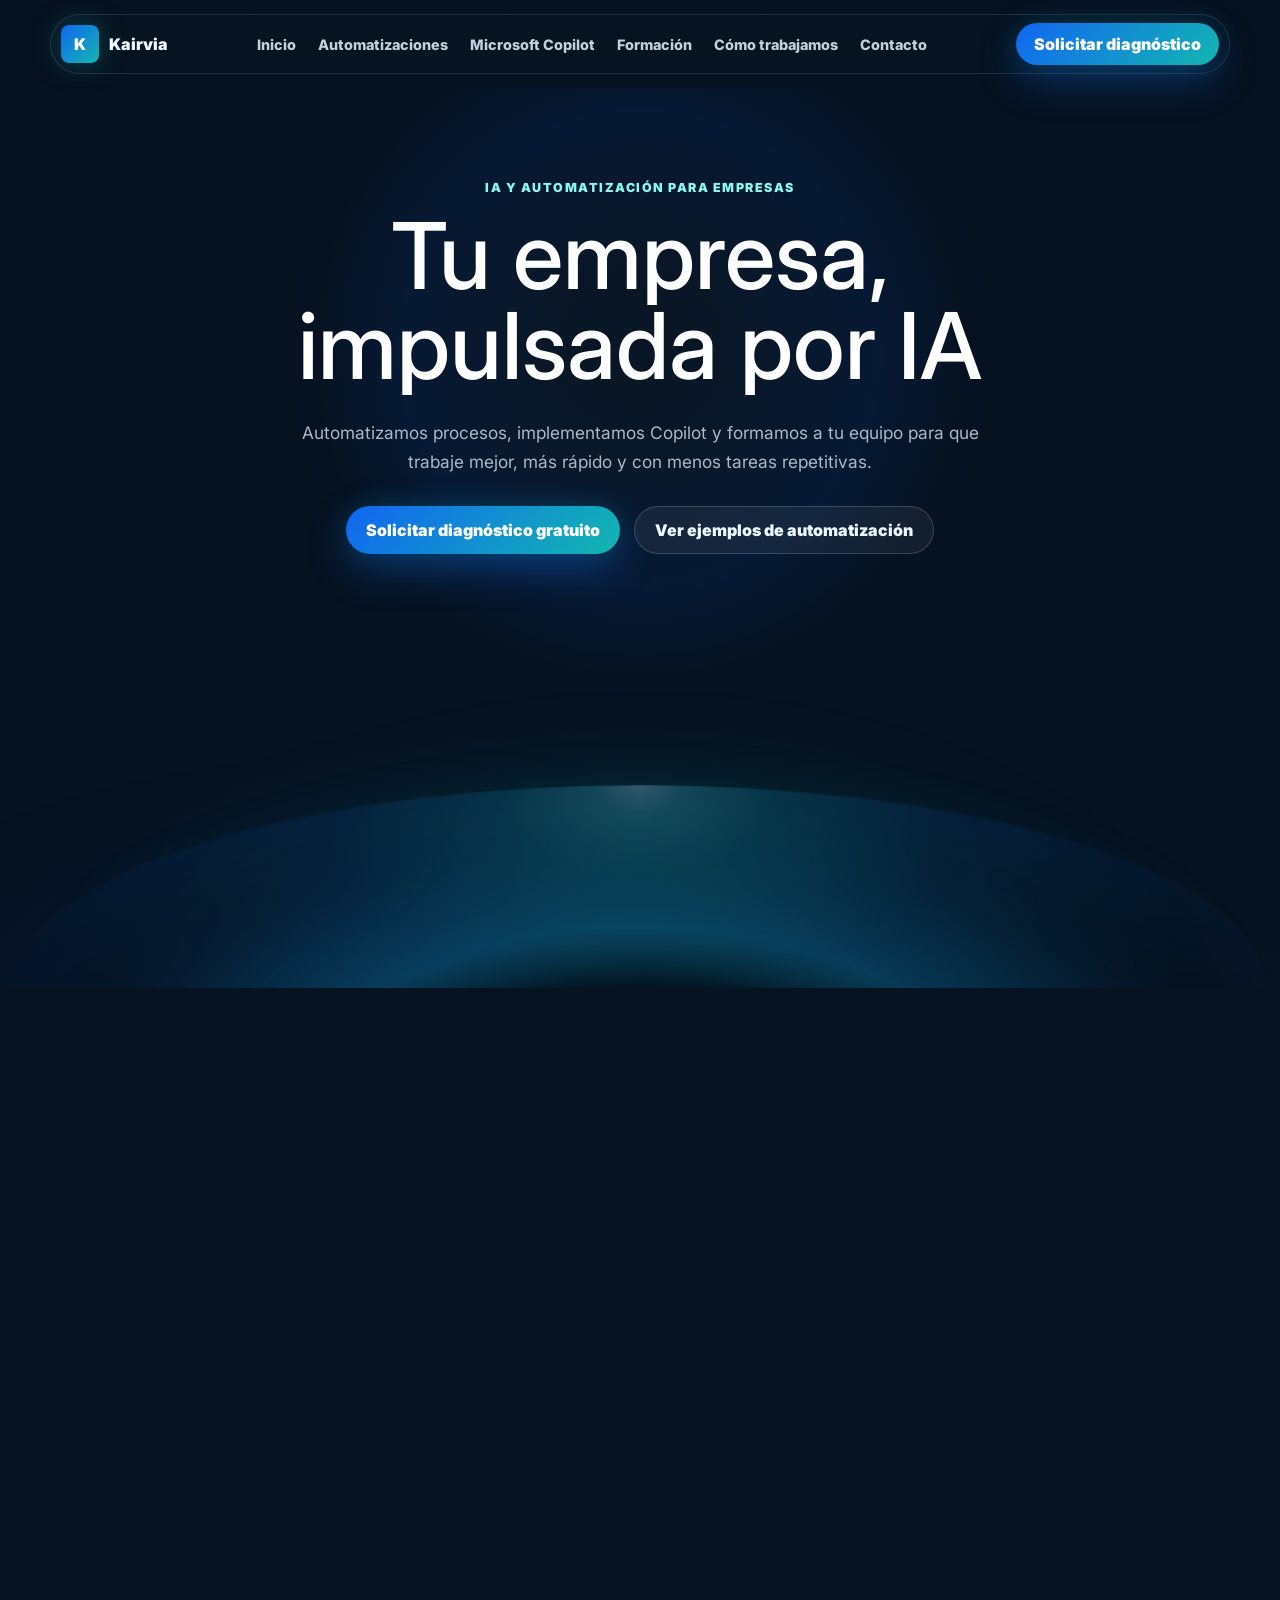
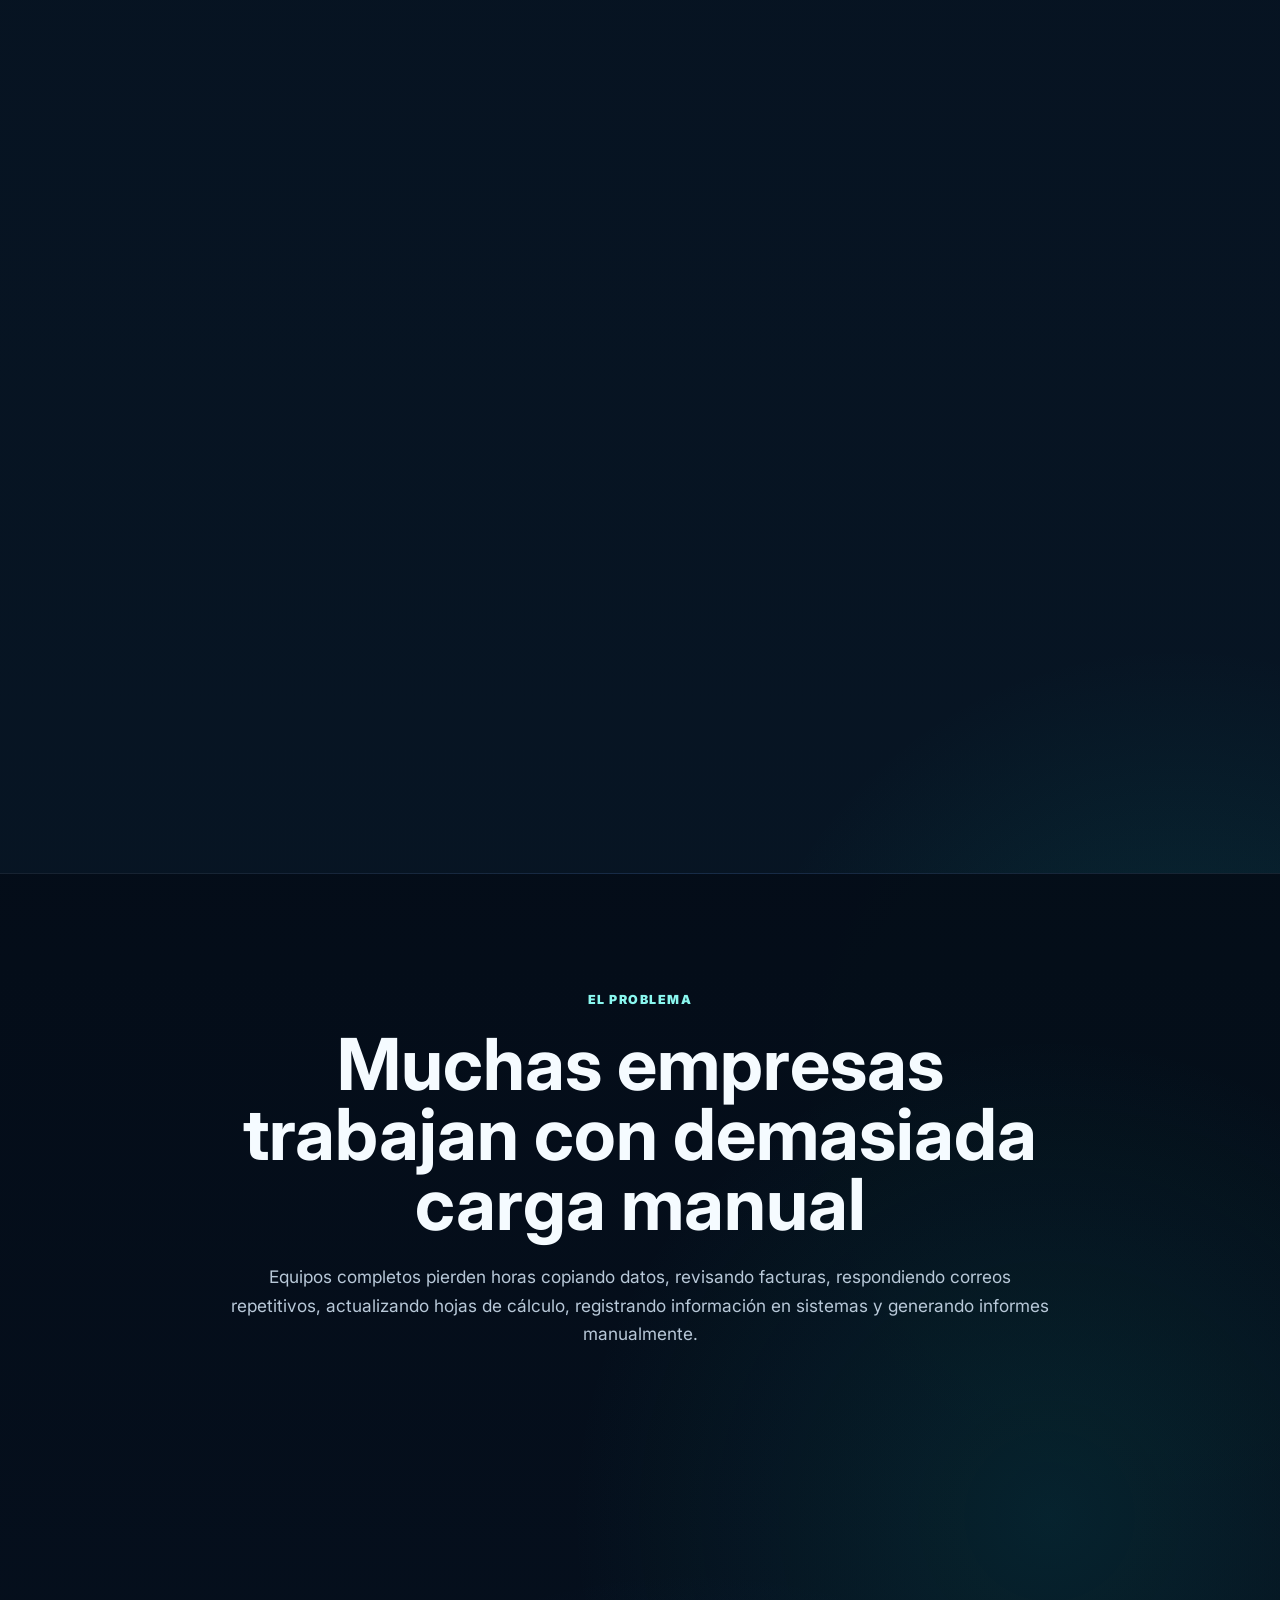
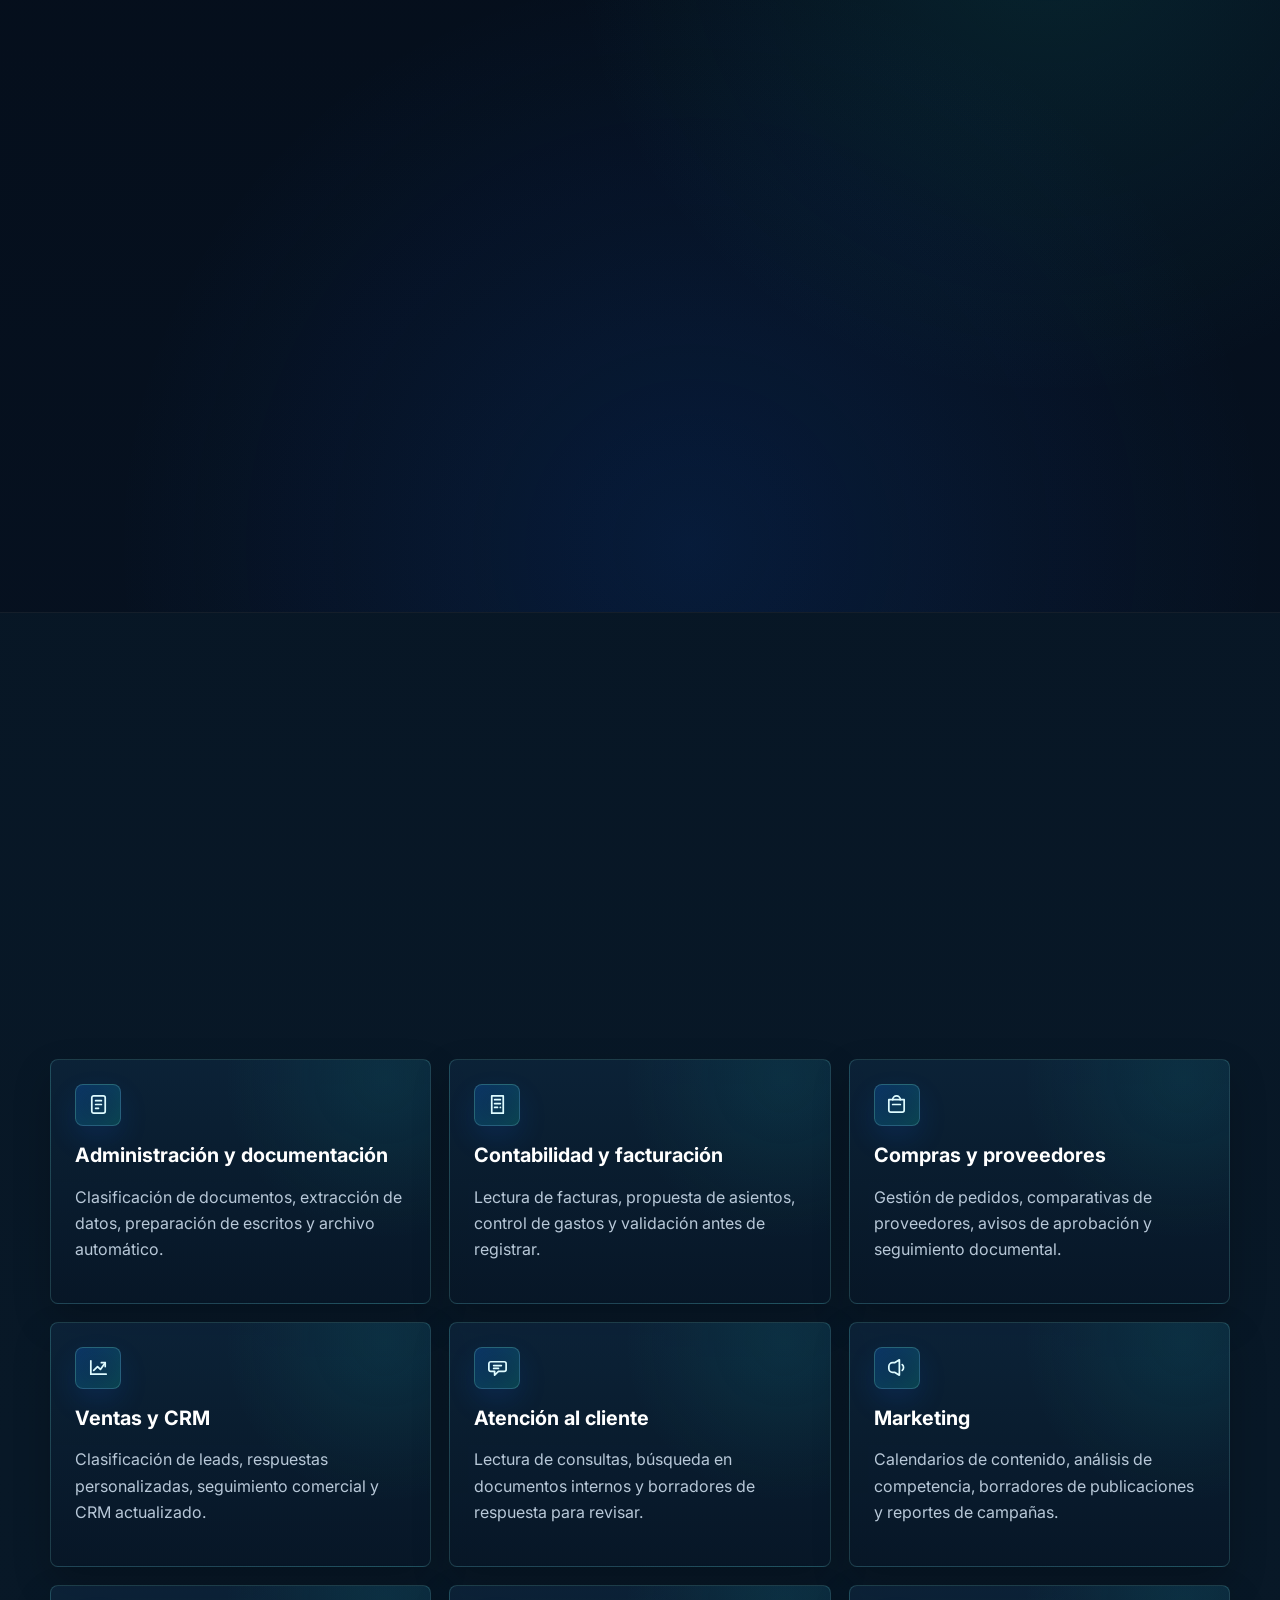
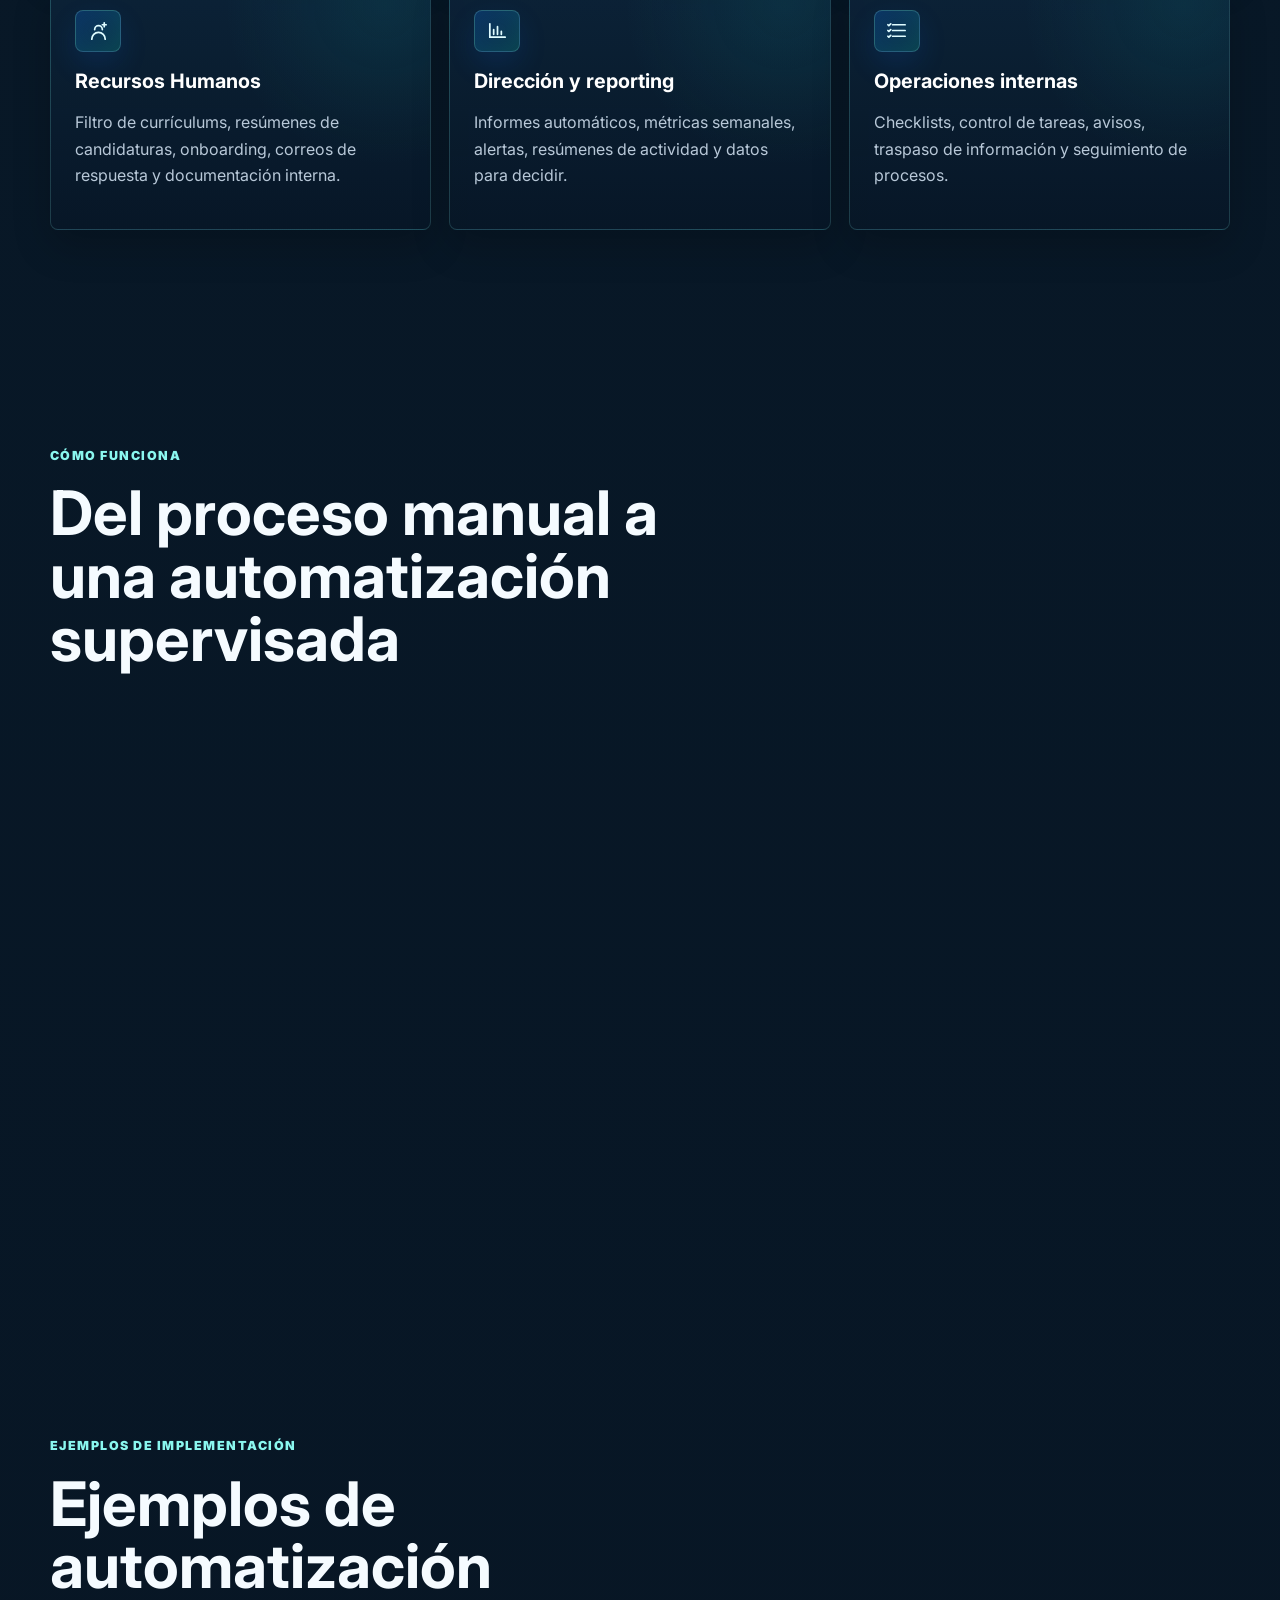
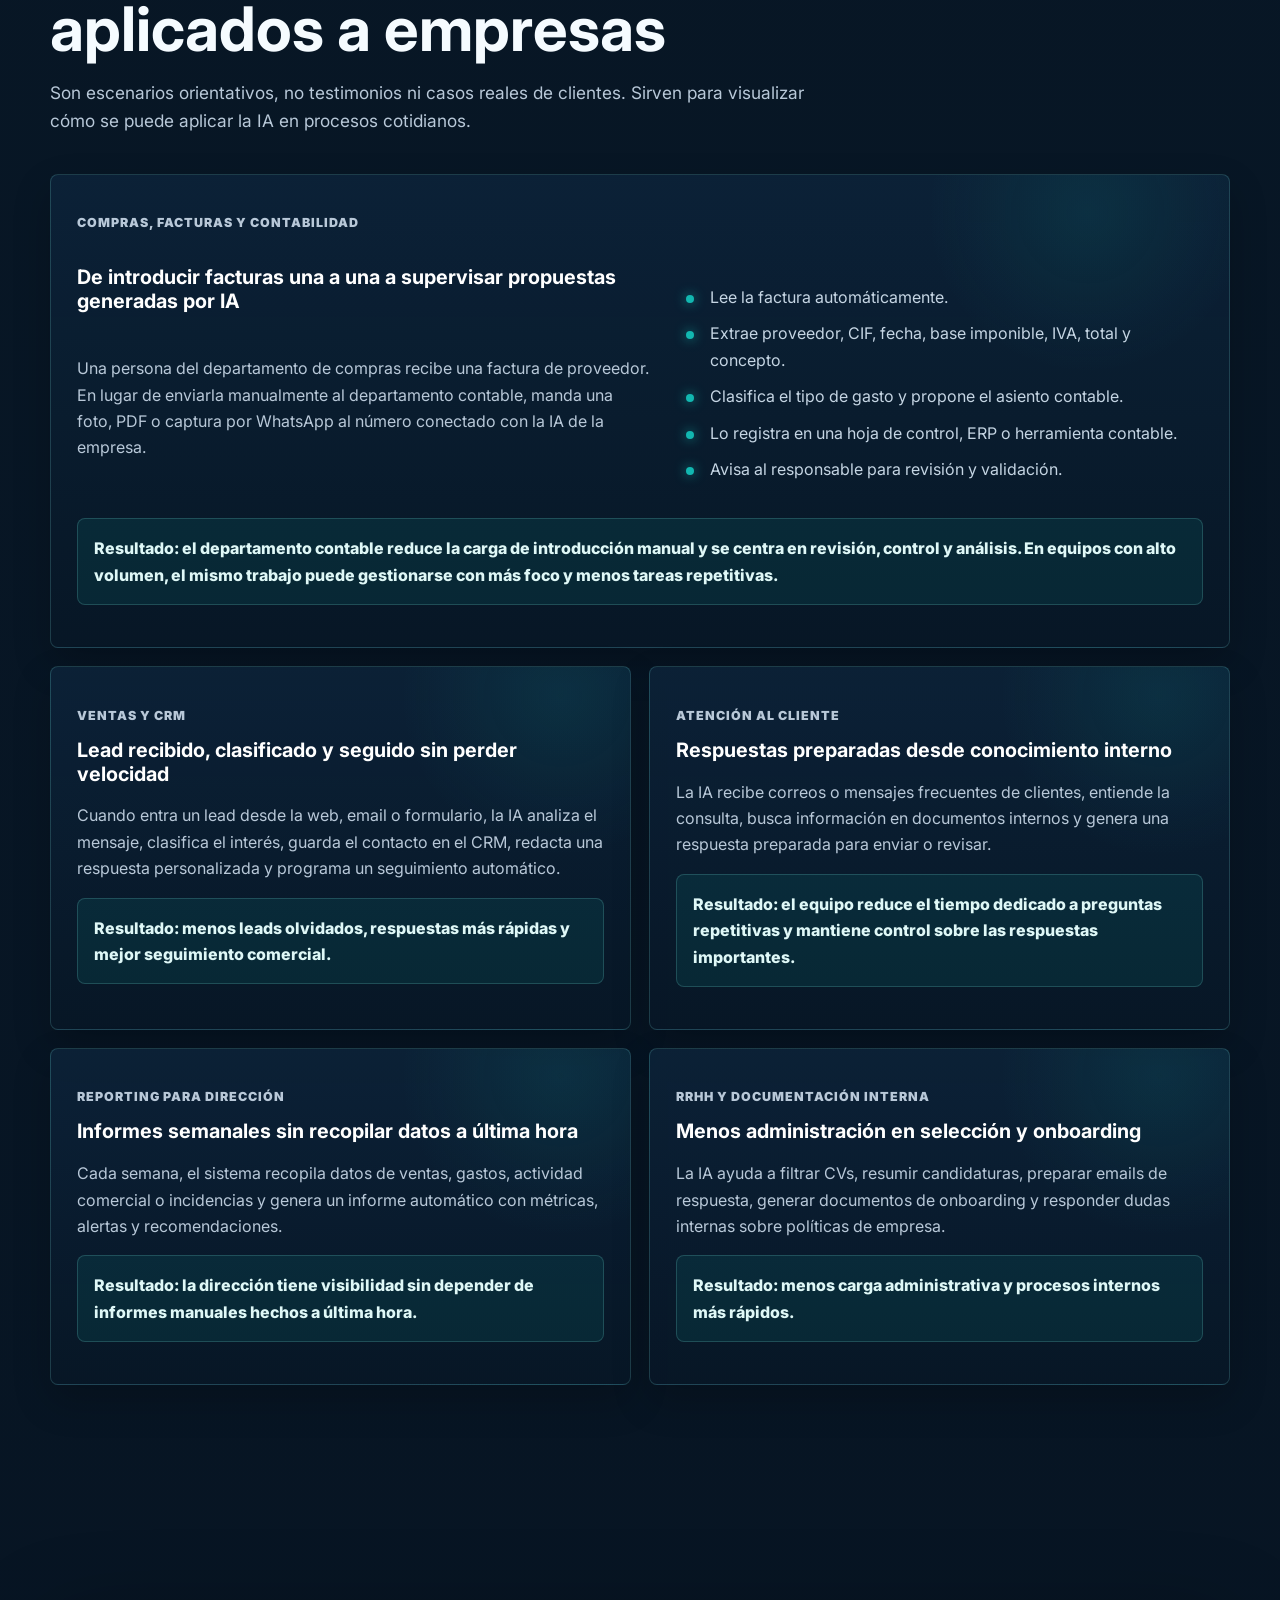
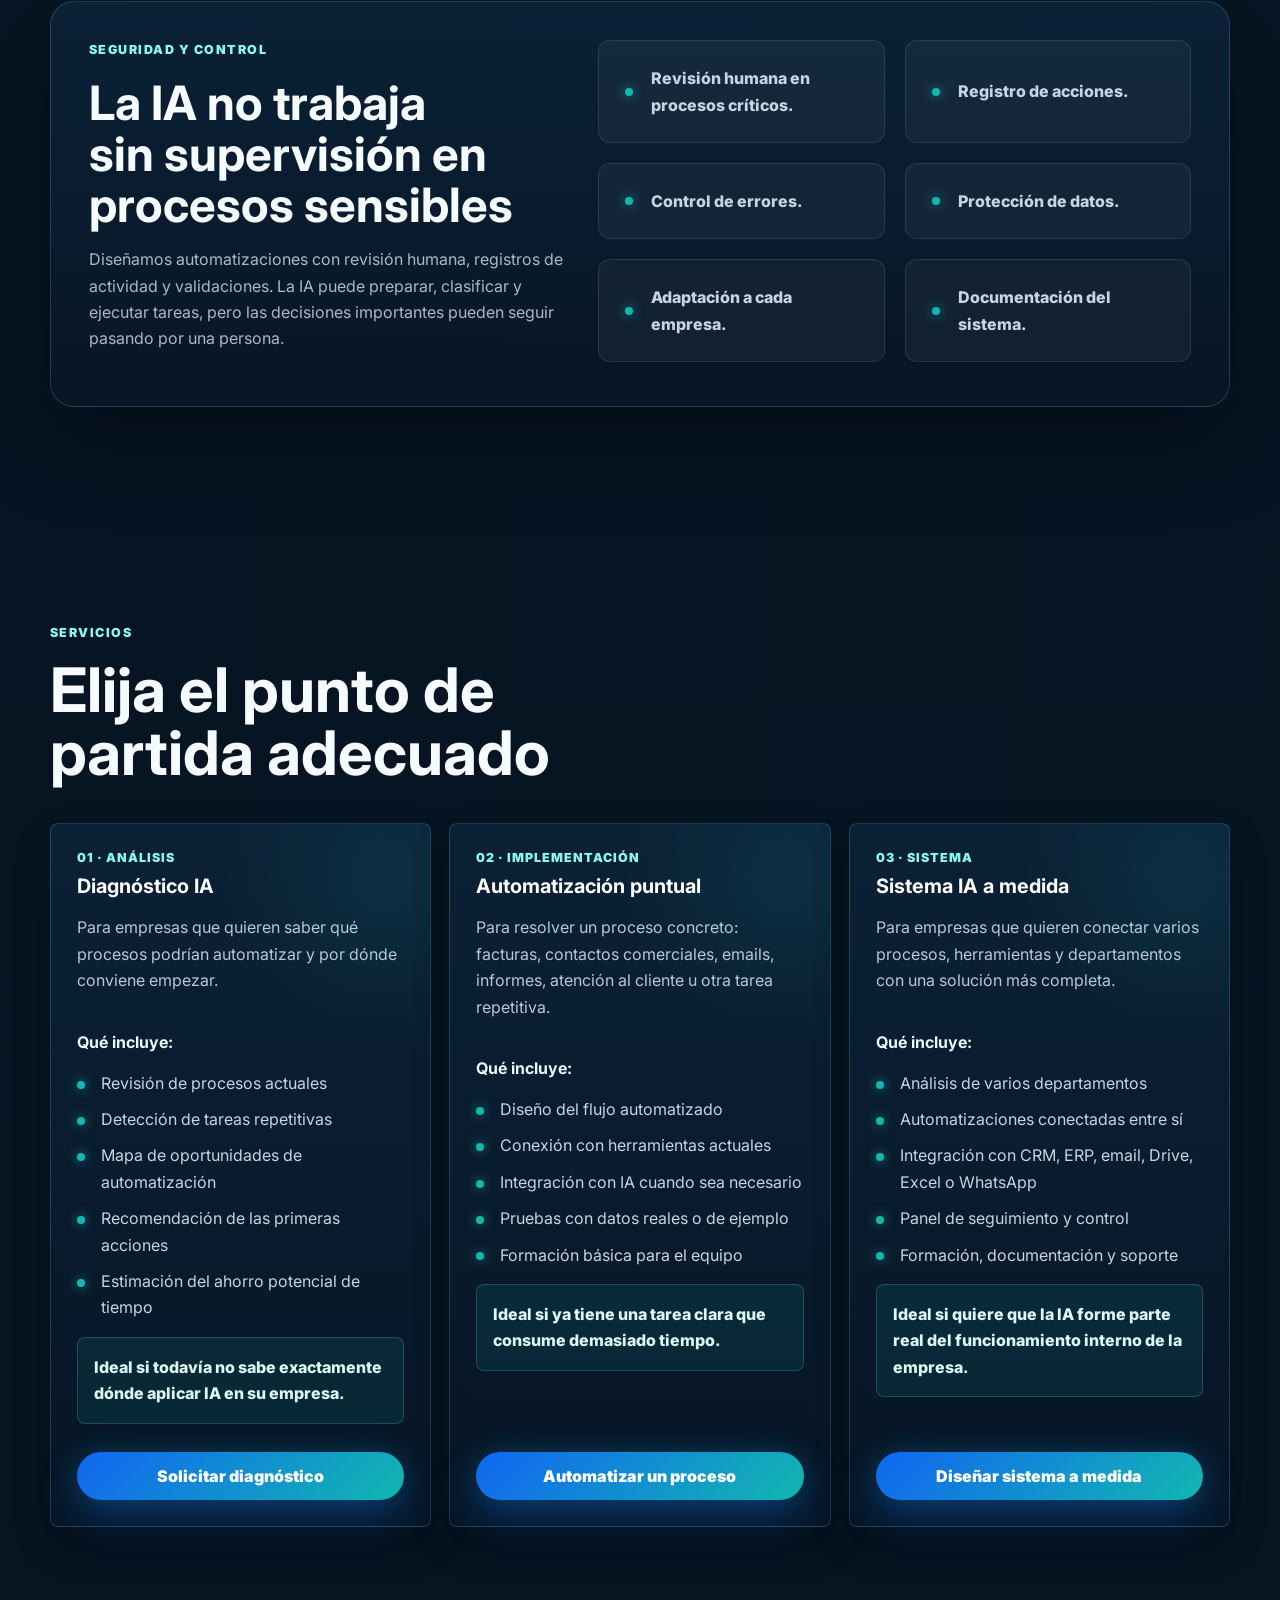
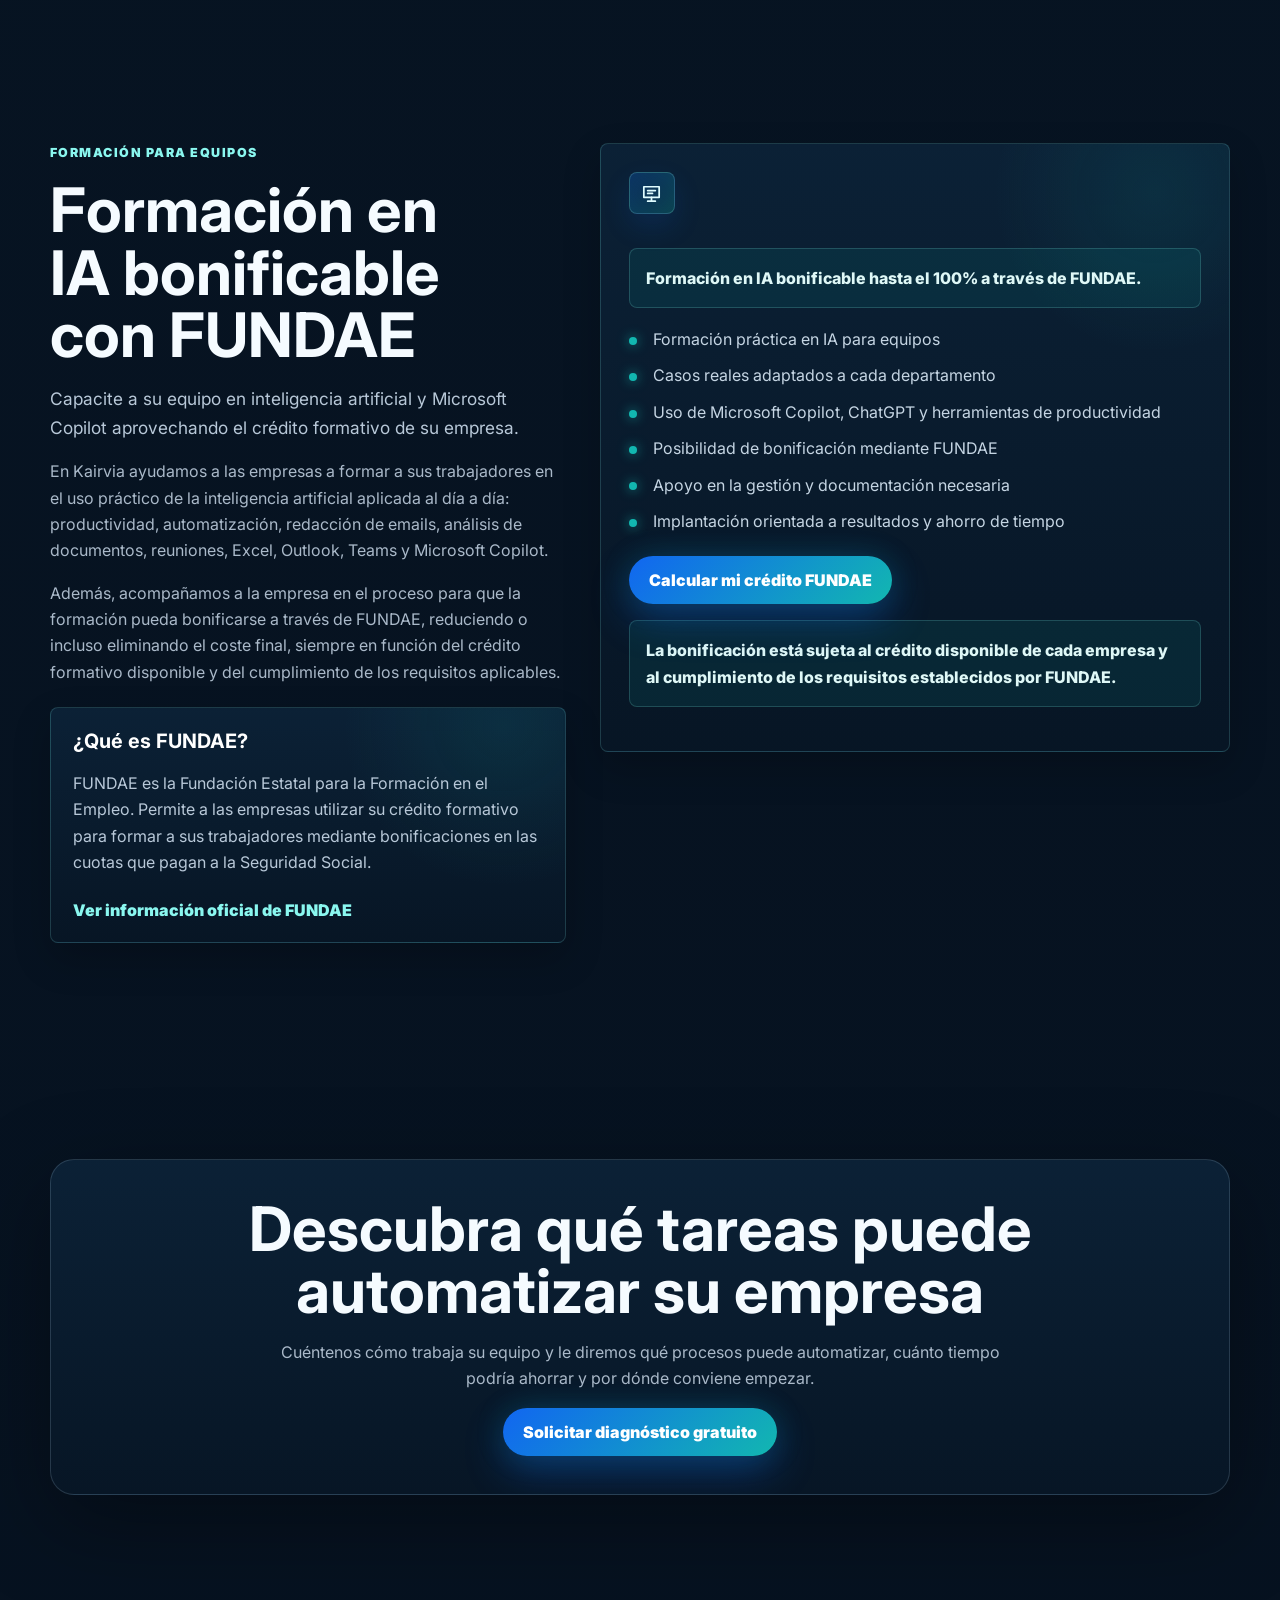
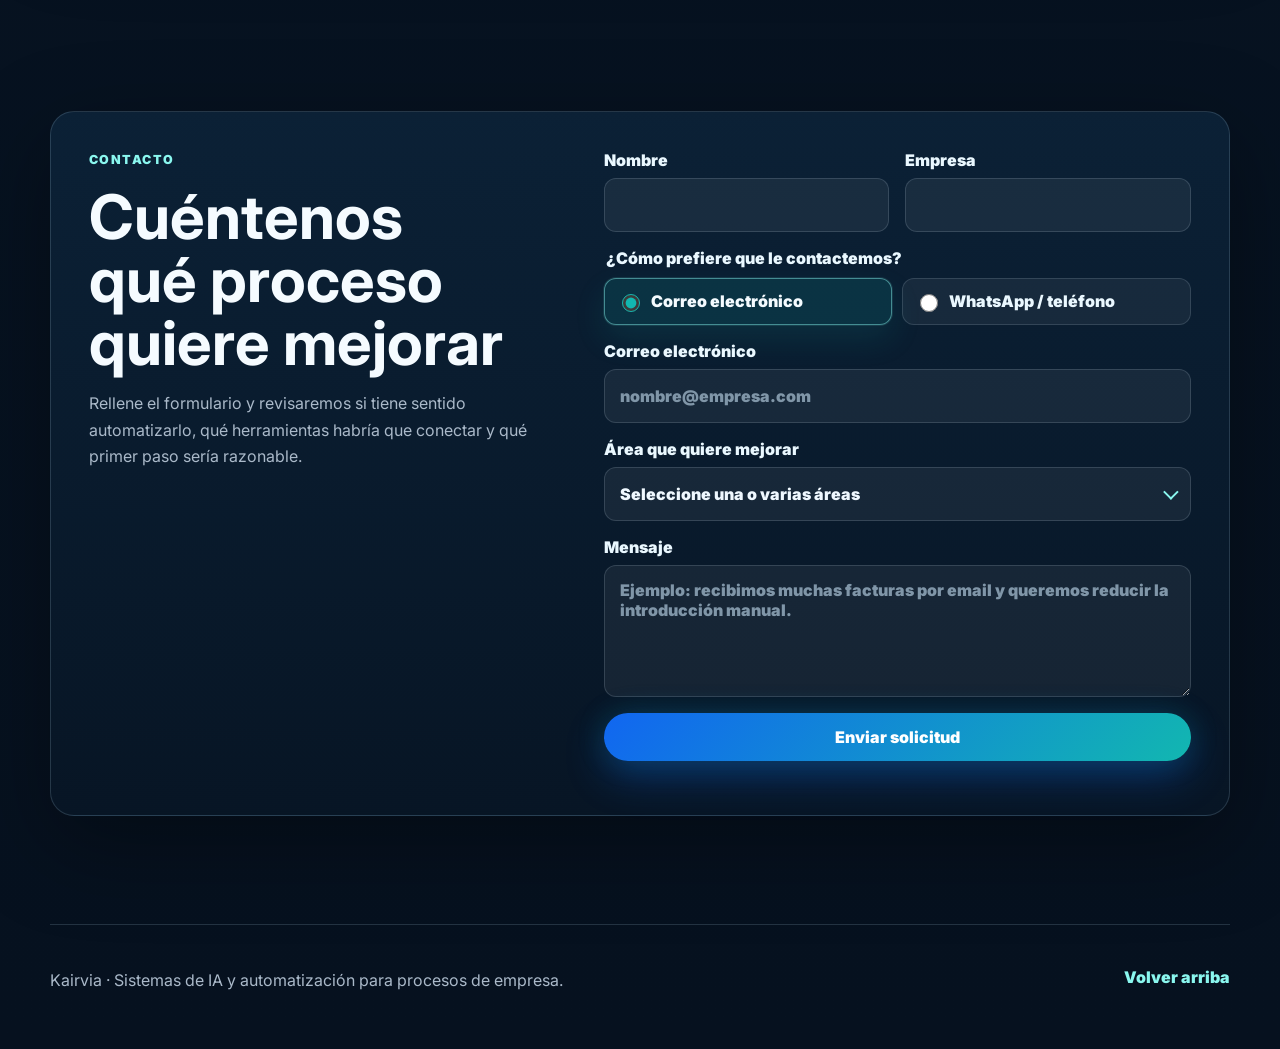
==== index.html @ 1403b388 "Ajustes visuales secciones" ====
<!DOCTYPE html>
<html lang="es">
  <head>
    <meta charset="UTF-8" />
    <meta name="viewport" content="width=device-width, initial-scale=1.0" />
    <meta
      name="description"
      content="Kairvia implementa inteligencia artificial, Microsoft Copilot y automatizaciones para optimizar procesos reales en pymes y equipos administrativos."
    />
    <meta property="og:title" content="Kairvia | IA, Copilot y automatización para empresas" />
    <meta
      property="og:description"
      content="Transformamos tareas repetitivas en sistemas inteligentes con IA, Microsoft Copilot, automatización, formación y acompañamiento FUNDAE."
    />
    <meta property="og:type" content="website" />
    <title>Kairvia | IA, Copilot y automatización para empresas</title>
    <link rel="preconnect" href="https://fonts.googleapis.com" />
    <link rel="preconnect" href="https://fonts.gstatic.com" crossorigin />
    <link
      href="https://fonts.googleapis.com/css2?family=Inter:wght@400;500;600;700;800;900&display=swap"
      rel="stylesheet"
    />
    <link rel="stylesheet" href="styles.css?v=20260728-fundae-button-gap" />
  </head>
  <body>
    <header class="site-header" id="inicio">
      <nav class="nav" aria-label="Navegación principal">
        <a class="brand" href="#inicio" aria-label="Kairvia inicio">
          <span class="brand-mark">K</span>
          <span>Kairvia</span>
        </a>
        <button class="nav-toggle" type="button" aria-expanded="false" aria-controls="nav-menu" aria-label="Abrir menú">
          <span></span>
          <span></span>
          <span></span>
        </button>
        <div class="nav-menu" id="nav-menu">
          <a href="#inicio">Inicio</a>
          <a href="#automatizaciones">Automatizaciones</a>
          <a href="#copilot">Microsoft Copilot</a>
          <a href="#formacion">Formación</a>
          <a href="#proceso">Cómo trabajamos</a>
          <a href="#contacto">Contacto</a>
          <button class="btn btn-primary mobile-menu-cta" type="button" data-diagnostic-open>Solicitar diagnóstico</button>
        </div>
        <button class="btn btn-primary nav-cta" type="button" data-diagnostic-open>Solicitar diagnóstico</button>
      </nav>
    </header>

    <main>
      <section class="hero" aria-labelledby="hero-title">
        <div class="hero-sticky">
          <div class="hero-glow" aria-hidden="true"></div>
          <div class="hero-content">
            <p class="eyebrow hero-eyebrow">IA y automatización para empresas</p>
            <h1 id="hero-title" class="hero-title" aria-label="Tu empresa, impulsada por IA">
              <span class="title-mask"><span>Tu empresa,</span></span>
              <span class="title-mask"><span>impulsada por IA</span></span>
            </h1>
            <p class="hero-copy">
              Automatizamos procesos, implementamos Copilot y formamos a tu equipo para que trabaje mejor, más rápido y con menos tareas repetitivas.
            </p>
            <div class="hero-actions">
              <button class="btn btn-primary" type="button" data-diagnostic-open>Solicitar diagnóstico gratuito</button>
              <a class="btn btn-secondary" href="#automatizaciones">Ver ejemplos de automatización</a>
            </div>
          </div>

          <div class="hero-stage" aria-label="Simulación visual de soluciones de Kairvia">
            <div class="luminous-horizon" aria-hidden="true"></div>
            <div class="dashboard-shell">
              <div class="dashboard-topbar dashboard-part">
                <div>
                  <span class="brand-mark dashboard-brand-mark">K</span>
                  <span>Kairvia</span>
                  <strong>Resumen de soluciones</strong>
                </div>
                <nav class="dashboard-tabs" aria-label="Navegación interior del panel">
                  <span>Automatización</span>
                  <span>Copilot</span>
                  <span>Asistentes de IA</span>
                  <span>Formación</span>
                  <span>FUNDAE</span>
                </nav>
                <em>Simulación orientativa</em>
              </div>

              <div class="dashboard-metrics">
                <article class="metric-tile dashboard-part">
                  <span>Ahorro potencial</span>
                  <strong>17 h</strong>
                  <small>Por semana</small>
                </article>
                <article class="metric-tile dashboard-part">
                  <span>Tareas procesadas</span>
                  <strong>210</strong>
                  <small>Por semana</small>
                </article>
                <article class="metric-tile dashboard-part">
                  <span>Flujos analizados</span>
                  <strong>5</strong>
                  <small>Procesos frecuentes</small>
                </article>
                <article class="metric-tile dashboard-part">
                  <span>Supervisión humana</span>
                  <strong>100 %</strong>
                  <small>En tareas sensibles</small>
                </article>
              </div>

              <div class="dashboard-main">
                <article class="solutions-panel dashboard-part">
                  <div class="panel-heading">
                    <span>Soluciones Kairvia</span>
                    <p>Tecnología aplicada a los procesos reales de tu empresa</p>
                  </div>
                  <div class="solution-list">
                    <div class="solution-row">
                      <div><strong>Automatización de procesos</strong><small>Documentos, correos, facturas, formularios y tareas repetitivas.</small></div>
                      <em>Activo</em>
                    </div>
                    <div class="solution-row">
                      <div><strong>Microsoft Copilot</strong><small>Casos de uso para Outlook, Teams, Word, Excel y PowerPoint.</small></div>
                      <em>Disponible</em>
                    </div>
                    <div class="solution-row">
                      <div><strong>Asistentes de inteligencia artificial</strong><small>Consulta de información interna, análisis y generación de contenido.</small></div>
                      <em>Personalizable</em>
                    </div>
                    <div class="solution-row">
                      <div><strong>Formación y FUNDAE</strong><small>Formación práctica y apoyo en la gestión de la bonificación.</small></div>
                      <em>Bonificable</em>
                    </div>
                  </div>
                </article>

                <article class="impact-panel dashboard-part">
                  <div class="panel-heading">
                    <span>Impacto semanal estimado</span>
                    <p>17 horas potenciales sobre procesos administrativos recurrentes</p>
                  </div>
                  <div class="impact-chart" aria-label="Impacto semanal estimado por área">
                    <div style="--h: 67%"><span></span><small>Facturas</small><em>3 h 20 min</em></div>
                    <div style="--h: 53%"><span></span><small>Leads</small><em>2 h 40 min</em></div>
                    <div style="--h: 50%"><span></span><small>Reuniones</small><em>2 h 30 min</em></div>
                    <div style="--h: 100%"><span></span><small>Correos</small><em>5 h</em></div>
                    <div style="--h: 70%"><span></span><small>Documentos</small><em>3 h 30 min</em></div>
                  </div>
                  <p class="impact-note">Estimación basada en una pyme con procesos administrativos recurrentes.</p>
                </article>
              </div>
            </div>
          </div>
        </div>
      </section>

      <section class="problem-section section-shell" id="problema" aria-labelledby="problem-title">
        <div class="problem-header reveal">
          <p class="eyebrow">El problema</p>
          <h2 id="problem-title">Muchas empresas trabajan con demasiada carga manual</h2>
          <p class="problem-lead">
            Equipos completos pierden horas copiando datos, revisando facturas, respondiendo correos repetitivos, actualizando hojas de cálculo, registrando información en sistemas y generando informes manualmente.
          </p>
        </div>

        <div class="problem-layout">
          <div class="problem-copy reveal">
            <div class="problem-callout">
              Usar ChatGPT de vez en cuando no es implementar IA. Implementar IA significa crear sistemas conectados a sus procesos reales, capaces de recibir información, interpretarla, ejecutar acciones y dejar trazabilidad para que el equipo pueda supervisar el resultado.
            </div>
            <div class="manual-task-grid" aria-label="Tareas manuales repetitivas">
              <span>Copiar datos entre herramientas</span>
              <span>Revisar facturas y albaranes</span>
              <span>Responder correos repetitivos</span>
              <span>Actualizar hojas de cálculo</span>
              <span>Registrar información en sistemas</span>
              <span>Generar informes manuales</span>
            </div>
          </div>

          <div class="problem-visual reveal" aria-label="Panel visual de correos repetitivos y automatización con IA">
            <div class="mail-mockup">
              <div class="mail-panel-header">
                <span class="mail-dot"></span>
                <strong>Bandeja de entrada repetitiva</strong>
                <em>42 correos esta mañana</em>
              </div>
              <div class="mail-list" aria-hidden="true">
                <div class="mail-row active"><span>Consulta cliente</span><strong>Estado del pedido y factura</strong><small>Hace 4 min</small></div>
                <div class="mail-row"><span>Seguimiento comercial</span><strong>Lead pendiente de respuesta</strong><small>Hace 9 min</small></div>
                <div class="mail-row"><span>Administración</span><strong>Albarán recibido para revisar</strong><small>Hace 13 min</small></div>
                <div class="mail-row"><span>Correo interno</span><strong>Actualizar datos en la hoja</strong><small>Hace 18 min</small></div>
                <div class="mail-row"><span>Soporte</span><strong>Pregunta frecuente repetida</strong><small>Hace 24 min</small></div>
              </div>
              <div class="ai-prompt">
                <span>Instrucción a la IA</span>
                <p>¿Me puedes resumir todos los correos que he tenido esta mañana?</p>
              </div>
              <div class="time-orbit" aria-hidden="true">
                <svg class="time-clock-svg" viewBox="0 0 260 260" role="img" aria-label="Reloj de ahorro de tiempo">
                  <defs>
                    <linearGradient id="clockRimGradient" x1="78" y1="80" x2="182" y2="190" gradientUnits="userSpaceOnUse">
                      <stop offset="0" stop-color="#c9fbff" />
                      <stop offset="0.42" stop-color="#12b7b0" />
                      <stop offset="1" stop-color="#1166f1" />
                    </linearGradient>
                    <radialGradient id="clockFaceGradient" cx="50%" cy="38%" r="70%">
                      <stop offset="0" stop-color="#174a78" />
                      <stop offset="0.5" stop-color="#0b2b4b" />
                      <stop offset="1" stop-color="#03101f" />
                    </radialGradient>
                    <filter id="clockGlow" x="-35%" y="-35%" width="170%" height="170%">
                      <feGaussianBlur stdDeviation="5" result="blur" />
                      <feColorMatrix in="blur" type="matrix" values="0 0 0 0 0.07 0 0 0 0 0.72 0 0 0 0 0.69 0 0 0 .78 0" />
                      <feMerge>
                        <feMergeNode />
                        <feMergeNode in="SourceGraphic" />
                      </feMerge>
                    </filter>
                  </defs>
                  <circle class="time-clock-halo" cx="130" cy="135" r="70" />
                  <circle class="time-clock-face" cx="130" cy="135" r="56" />
                  <g class="time-clock-marks">
                    <line x1="130" y1="83" x2="130" y2="93" />
                    <line x1="130" y1="177" x2="130" y2="187" />
                    <line x1="78" y1="135" x2="88" y2="135" />
                    <line x1="172" y1="135" x2="182" y2="135" />
                    <line x1="93" y1="98" x2="101" y2="106" />
                    <line x1="167" y1="172" x2="174" y2="179" />
                    <line x1="167" y1="98" x2="174" y2="90" />
                    <line x1="93" y1="172" x2="86" y2="179" />
                  </g>
                  <line class="time-clock-hand time-clock-hand-hour" x1="130" y1="135" x2="102" y2="106" />
                  <line class="time-clock-hand time-clock-hand-minute" x1="130" y1="135" x2="178" y2="100" />
                  <circle class="time-clock-pin" cx="130" cy="135" r="7" />
                </svg>
              </div>
            </div>
          </div>
        </div>
      </section>

      <span class="anchor-target" id="areas" aria-hidden="true"></span>
      <section class="areas section-pad" id="automatizaciones">
        <div class="section-intro reveal">
          <p class="eyebrow">La solución</p>
          <h2>Implementamos IA donde hay procesos, datos y repetición</h2>
          <p>
            Automatizamos tareas concretas en administración, ventas, atención al
            cliente, marketing, Recursos Humanos, compras, contabilidad y operaciones.
          </p>
        </div>
        <div class="cards-grid">
          <article class="card reveal">
            <span class="icon" aria-hidden="true">
              <svg viewBox="0 0 24 24"><path d="M7 3h10a2 2 0 0 1 2 2v14a2 2 0 0 1-2 2H7a2 2 0 0 1-2-2V5a2 2 0 0 1 2-2Z"/><path d="M9 8h6M9 12h6M9 16h3"/></svg>
            </span>
            <h3>Administración y documentación</h3>
            <p>Clasificación de documentos, extracción de datos, preparación de escritos y archivo automático.</p>
          </article>
          <article class="card reveal">
            <span class="icon" aria-hidden="true">
              <svg viewBox="0 0 24 24"><path d="M6 3h12v18H6z"/><path d="M9 7h6M9 11h6M9 15h3"/><path d="M15 15h.01"/></svg>
            </span>
            <h3>Contabilidad y facturación</h3>
            <p>Lectura de facturas, propuesta de asientos, control de gastos y validación antes de registrar.</p>
          </article>
          <article class="card reveal">
            <span class="icon" aria-hidden="true">
              <svg viewBox="0 0 24 24"><path d="M4 7h16v11a2 2 0 0 1-2 2H6a2 2 0 0 1-2-2Z"/><path d="M8 7a4 4 0 0 1 8 0"/><path d="M8 12h8"/></svg>
            </span>
            <h3>Compras y proveedores</h3>
            <p>Gestión de pedidos, comparativas de proveedores, avisos de aprobación y seguimiento documental.</p>
          </article>
          <article class="card reveal">
            <span class="icon" aria-hidden="true">
              <svg viewBox="0 0 24 24"><path d="M4 19V5"/><path d="M4 19h16"/><path d="m7 15 4-4 3 3 5-7"/><path d="M15 7h4v4"/></svg>
            </span>
            <h3>Ventas y CRM</h3>
            <p>Clasificación de leads, respuestas personalizadas, seguimiento comercial y CRM actualizado.</p>
          </article>
          <article class="card reveal">
            <span class="icon" aria-hidden="true">
              <svg viewBox="0 0 24 24"><path d="M5 6h14a2 2 0 0 1 2 2v6a2 2 0 0 1-2 2h-6l-4 4v-4H5a2 2 0 0 1-2-2V8a2 2 0 0 1 2-2Z"/><path d="M8 10h8M8 13h5"/></svg>
            </span>
            <h3>Atención al cliente</h3>
            <p>Lectura de consultas, búsqueda en documentos internos y borradores de respuesta para revisar.</p>
          </article>
          <article class="card reveal">
            <span class="icon" aria-hidden="true">
              <svg viewBox="0 0 24 24"><path d="M4 11v2a4 4 0 0 0 4 4h2l5 3V4l-5 3H8a4 4 0 0 0-4 4Z"/><path d="M18 9a4 4 0 0 1 0 6"/></svg>
            </span>
            <h3>Marketing</h3>
            <p>Calendarios de contenido, análisis de competencia, borradores de publicaciones y reportes de campañas.</p>
          </article>
          <article class="card reveal">
            <span class="icon" aria-hidden="true">
              <svg viewBox="0 0 24 24"><path d="M16 11a4 4 0 1 0-8 0"/><path d="M5 21a7 7 0 0 1 14 0"/><path d="M18 4v4M20 6h-4"/></svg>
            </span>
            <h3>Recursos Humanos</h3>
            <p>Filtro de currículums, resúmenes de candidaturas, onboarding, correos de respuesta y documentación interna.</p>
          </article>
          <article class="card reveal">
            <span class="icon" aria-hidden="true">
              <svg viewBox="0 0 24 24"><path d="M4 19V5"/><path d="M4 19h16"/><path d="M8 16v-5M12 16V8M16 16v-3"/></svg>
            </span>
            <h3>Dirección y reporting</h3>
            <p>Informes automáticos, métricas semanales, alertas, resúmenes de actividad y datos para decidir.</p>
          </article>
          <article class="card reveal">
            <span class="icon" aria-hidden="true">
              <svg viewBox="0 0 24 24"><path d="M8 6h13"/><path d="M8 12h13"/><path d="M8 18h13"/><path d="m3 6 1 1 2-2"/><path d="m3 12 1 1 2-2"/><path d="m3 18 1 1 2-2"/></svg>
            </span>
            <h3>Operaciones internas</h3>
            <p>Checklists, control de tareas, avisos, traspaso de información y seguimiento de procesos.</p>
          </article>
        </div>
      </section>

      <section class="process section-pad" id="proceso">
        <div class="section-intro reveal">
          <p class="eyebrow">Cómo funciona</p>
          <h2>Del proceso manual a una automatización supervisada</h2>
        </div>
        <div class="process-list">
          <article class="process-step reveal">
            <span>01</span>
            <div>
              <h3>Diagnóstico</h3>
              <p>Analizamos cómo trabaja actualmente la empresa y detectamos tareas repetitivas, lentas o propensas a errores.</p>
            </div>
          </article>
          <article class="process-step reveal">
            <span>02</span>
            <div>
              <h3>Mapa del proceso</h3>
              <p>Documentamos qué herramientas se usan, quién interviene, qué información entra y qué resultado se espera.</p>
            </div>
          </article>
          <article class="process-step reveal">
            <span>03</span>
            <div>
              <h3>Diseño de la automatización</h3>
              <p>Definimos qué puede hacer la IA, qué debe revisar una persona y qué herramientas se conectan.</p>
            </div>
          </article>
          <article class="process-step reveal">
            <span>04</span>
            <div>
              <h3>Demo funcional</h3>
              <p>Creamos una primera versión para validar que el sistema funciona con datos reales o datos de prueba.</p>
            </div>
          </article>
          <article class="process-step reveal">
            <span>05</span>
            <div>
              <h3>Implementación</h3>
              <p>Conectamos email, WhatsApp, Google Drive, Excel, CRM, ERP, Holded, Odoo, Airtable, Notion, Make, n8n u otras APIs.</p>
            </div>
          </article>
          <article class="process-step reveal">
            <span>06</span>
            <div>
              <h3>Formación y soporte</h3>
              <p>Formamos al equipo, dejamos documentación y damos soporte para ajustar el sistema con el uso real.</p>
            </div>
          </article>
        </div>
      </section>

      <section class="examples section-pad" id="ejemplos">
        <div class="section-intro reveal">
          <p class="eyebrow">Ejemplos de implementación</p>
          <h2>Ejemplos de automatización aplicados a empresas</h2>
          <p>
            Son escenarios orientativos, no testimonios ni casos reales de clientes.
            Sirven para visualizar cómo se puede aplicar la IA en procesos cotidianos.
          </p>
        </div>
        <div class="example-list">
          <article class="example-card feature reveal">
            <p class="tag">Compras, facturas y contabilidad</p>
            <h3>De introducir facturas una a una a supervisar propuestas generadas por IA</h3>
            <p>
              Una persona del departamento de compras recibe una factura de proveedor.
              En lugar de enviarla manualmente al departamento contable, manda una
              foto, PDF o captura por WhatsApp al número conectado con la IA de la empresa.
            </p>
            <ul>
              <li>Lee la factura automáticamente.</li>
              <li>Extrae proveedor, CIF, fecha, base imponible, IVA, total y concepto.</li>
              <li>Clasifica el tipo de gasto y propone el asiento contable.</li>
              <li>Lo registra en una hoja de control, ERP o herramienta contable.</li>
              <li>Avisa al responsable para revisión y validación.</li>
            </ul>
            <p class="result">
              Resultado: el departamento contable reduce la carga de introducción manual
              y se centra en revisión, control y análisis. En equipos con alto volumen,
              el mismo trabajo puede gestionarse con más foco y menos tareas repetitivas.
            </p>
          </article>
          <article class="example-card reveal">
            <p class="tag">Ventas y CRM</p>
            <h3>Lead recibido, clasificado y seguido sin perder velocidad</h3>
            <p>Cuando entra un lead desde la web, email o formulario, la IA analiza el mensaje, clasifica el interés, guarda el contacto en el CRM, redacta una respuesta personalizada y programa un seguimiento automático.</p>
            <p class="result">Resultado: menos leads olvidados, respuestas más rápidas y mejor seguimiento comercial.</p>
          </article>
          <article class="example-card reveal">
            <p class="tag">Atención al cliente</p>
            <h3>Respuestas preparadas desde conocimiento interno</h3>
            <p>La IA recibe correos o mensajes frecuentes de clientes, entiende la consulta, busca información en documentos internos y genera una respuesta preparada para enviar o revisar.</p>
            <p class="result">Resultado: el equipo reduce el tiempo dedicado a preguntas repetitivas y mantiene control sobre las respuestas importantes.</p>
          </article>
          <article class="example-card reveal">
            <p class="tag">Reporting para dirección</p>
            <h3>Informes semanales sin recopilar datos a última hora</h3>
            <p>Cada semana, el sistema recopila datos de ventas, gastos, actividad comercial o incidencias y genera un informe automático con métricas, alertas y recomendaciones.</p>
            <p class="result">Resultado: la dirección tiene visibilidad sin depender de informes manuales hechos a última hora.</p>
          </article>
          <article class="example-card reveal">
            <p class="tag">RRHH y documentación interna</p>
            <h3>Menos administración en selección y onboarding</h3>
            <p>La IA ayuda a filtrar CVs, resumir candidaturas, preparar emails de respuesta, generar documentos de onboarding y responder dudas internas sobre políticas de empresa.</p>
            <p class="result">Resultado: menos carga administrativa y procesos internos más rápidos.</p>
          </article>
        </div>
      </section>

      <section class="security section-pad" id="seguridad">
        <div class="security-panel reveal">
          <div>
            <p class="eyebrow">Seguridad y control</p>
            <h2>La IA no trabaja sin supervisión en procesos sensibles</h2>
            <p>
              Diseñamos automatizaciones con revisión humana, registros de actividad
              y validaciones. La IA puede preparar, clasificar y ejecutar tareas,
              pero las decisiones importantes pueden seguir pasando por una persona.
            </p>
          </div>
          <ul class="trust-list">
            <li>Revisión humana en procesos críticos.</li>
            <li>Registro de acciones.</li>
            <li>Control de errores.</li>
            <li>Protección de datos.</li>
            <li>Adaptación a cada empresa.</li>
            <li>Documentación del sistema.</li>
          </ul>
        </div>
      </section>

      <section class="packages section-pad" id="servicios">
        <div class="section-intro reveal">
          <p class="eyebrow">Servicios</p>
          <h2>Elija el punto de partida adecuado</h2>
        </div>
        <div class="package-grid">
          <article class="package-card reveal">
            <span class="package-label">01 · Análisis</span>
            <h3>Diagnóstico IA</h3>
            <p>Para empresas que quieren saber qué procesos podrían automatizar y por dónde conviene empezar.</p>
            <h4>Qué incluye:</h4>
            <ul>
              <li>Revisión de procesos actuales</li>
              <li>Detección de tareas repetitivas</li>
              <li>Mapa de oportunidades de automatización</li>
              <li>Recomendación de las primeras acciones</li>
              <li>Estimación del ahorro potencial de tiempo</li>
            </ul>
            <p class="package-note">Ideal si todavía no sabe exactamente dónde aplicar IA en su empresa.</p>
            <a class="btn btn-primary" href="#contacto" data-diagnostic-open>Solicitar diagnóstico</a>
          </article>
          <article class="package-card reveal">
            <span class="package-label">02 · Implementación</span>
            <h3>Automatización puntual</h3>
            <p>Para resolver un proceso concreto: facturas, contactos comerciales, emails, informes, atención al cliente u otra tarea repetitiva.</p>
            <h4>Qué incluye:</h4>
            <ul>
              <li>Diseño del flujo automatizado</li>
              <li>Conexión con herramientas actuales</li>
              <li>Integración con IA cuando sea necesario</li>
              <li>Pruebas con datos reales o de ejemplo</li>
              <li>Formación básica para el equipo</li>
            </ul>
            <p class="package-note">Ideal si ya tiene una tarea clara que consume demasiado tiempo.</p>
            <a class="btn btn-primary" href="#contacto">Automatizar un proceso</a>
          </article>
          <article class="package-card reveal">
            <span class="package-label">03 · Sistema</span>
            <h3>Sistema IA a medida</h3>
            <p>Para empresas que quieren conectar varios procesos, herramientas y departamentos con una solución más completa.</p>
            <h4>Qué incluye:</h4>
            <ul>
              <li>Análisis de varios departamentos</li>
              <li>Automatizaciones conectadas entre sí</li>
              <li>Integración con CRM, ERP, email, Drive, Excel o WhatsApp</li>
              <li>Panel de seguimiento y control</li>
              <li>Formación, documentación y soporte</li>
            </ul>
            <p class="package-note">Ideal si quiere que la IA forme parte real del funcionamiento interno de la empresa.</p>
            <a class="btn btn-primary" href="#contacto">Diseñar sistema a medida</a>
          </article>
        </div>
      </section>

      <span class="anchor-target" id="copilot" aria-hidden="true"></span>
      <section class="training section-pad" id="formacion">
        <div class="training-layout">
          <div class="training-copy reveal">
            <p class="eyebrow">Formación para equipos</p>
            <h2>Formación en IA bonificable con FUNDAE</h2>
            <p class="section-lead">
              Capacite a su equipo en inteligencia artificial y Microsoft Copilot
              aprovechando el crédito formativo de su empresa.
            </p>
            <p>
              En Kairvia ayudamos a las empresas a formar a sus trabajadores en el
              uso práctico de la inteligencia artificial aplicada al día a día:
              productividad, automatización, redacción de emails, análisis de
              documentos, reuniones, Excel, Outlook, Teams y Microsoft Copilot.
            </p>
            <p>
              Además, acompañamos a la empresa en el proceso para que la formación
              pueda bonificarse a través de FUNDAE, reduciendo o incluso eliminando
              el coste final, siempre en función del crédito formativo disponible y
              del cumplimiento de los requisitos aplicables.
            </p>
            <div class="fundae-info">
              <h3>¿Qué es FUNDAE?</h3>
              <p>
                FUNDAE es la Fundación Estatal para la Formación en el Empleo.
                Permite a las empresas utilizar su crédito formativo para formar a
                sus trabajadores mediante bonificaciones en las cuotas que pagan a
                la Seguridad Social.
              </p>
              <a
                class="text-link"
                href="https://www.fundae.es/empresas/home/como-bonificarte"
                target="_blank"
                rel="noopener noreferrer"
              >
                Ver información oficial de FUNDAE
              </a>
            </div>
          </div>
          <div class="training-card reveal">
            <div class="training-icon" aria-hidden="true">
              <svg viewBox="0 0 24 24">
                <path d="M4 6h16v11H4z" />
                <path d="M8 21h8" />
                <path d="M12 17v4" />
                <path d="M8 10h8" />
                <path d="M8 13h5" />
              </svg>
            </div>
            <p class="training-badge">Formación en IA bonificable hasta el 100% a través de FUNDAE.</p>
            <ul class="training-list">
              <li>Formación práctica en IA para equipos</li>
              <li>Casos reales adaptados a cada departamento</li>
              <li>Uso de Microsoft Copilot, ChatGPT y herramientas de productividad</li>
              <li>Posibilidad de bonificación mediante FUNDAE</li>
              <li>Apoyo en la gestión y documentación necesaria</li>
              <li>Implantación orientada a resultados y ahorro de tiempo</li>
            </ul>
            <button class="btn btn-primary fundae-calculator-trigger" type="button" data-fundae-open>Calcular mi crédito FUNDAE</button>
            <p class="training-note">
              La bonificación está sujeta al crédito disponible de cada empresa y
              al cumplimiento de los requisitos establecidos por FUNDAE.
            </p>
          </div>
        </div>
      </section>

      <section class="final-cta section-pad">
        <div class="cta-panel reveal">
          <h2>Descubra qué tareas puede automatizar su empresa</h2>
          <p>
            Cuéntenos cómo trabaja su equipo y le diremos qué procesos puede
            automatizar, cuánto tiempo podría ahorrar y por dónde conviene empezar.
          </p>
          <a class="btn btn-primary" href="#contacto" data-diagnostic-open>Solicitar diagnóstico gratuito</a>
        </div>
      </section>

      <section class="contact section-pad" id="contacto">
        <div class="contact-layout">
          <div class="contact-copy reveal">
            <p class="eyebrow">Contacto</p>
            <h2>Cuéntenos qué proceso quiere mejorar</h2>
            <p>
              Rellene el formulario y revisaremos si tiene sentido automatizarlo,
              qué herramientas habría que conectar y qué primer paso sería razonable.
            </p>
          </div>
          <form class="contact-form reveal" action="#" method="post">
            <label>
              Nombre
              <input type="text" name="nombre" autocomplete="name" required />
            </label>
            <label>
              Empresa
              <input type="text" name="empresa" autocomplete="organization" />
            </label>
            <fieldset class="contact-method contact-form-method full">
              <legend>¿Cómo prefiere que le contactemos?</legend>
              <div class="contact-method-options">
                <label class="contact-method-option">
                  <input type="radio" name="contact_method" value="email" checked />
                  <span>Correo electrónico</span>
                </label>
                <label class="contact-method-option">
                  <input type="radio" name="contact_method" value="whatsapp" />
                  <span>WhatsApp / teléfono</span>
                </label>
              </div>
            </fieldset>
            <label class="full contact-email-field">
              Correo electrónico
              <input type="email" name="email" autocomplete="email" placeholder="nombre@empresa.com" required />
            </label>
            <label class="full contact-phone-field" hidden>
              Número de WhatsApp
              <input type="tel" name="telefono" autocomplete="tel" placeholder="+34 600 000 000" pattern="[+0-9 ]{9,18}" title="Introduce un número de WhatsApp válido." />
            </label>
            <div class="full form-field">
              <span class="field-label">Área que quiere mejorar</span>
              <input type="hidden" name="areas" data-areas-value />
              <div class="area-multiselect" data-area-multiselect>
                <button class="area-multiselect-toggle" type="button" aria-expanded="false" aria-haspopup="listbox" aria-controls="area-multiselect-panel">
                  <span data-area-summary>Seleccione una o varias áreas</span>
                </button>
              </div>
            </div>
            <label class="full other-area-field" hidden>
              Otra área o proceso
              <input
                type="text"
                name="area_otro"
                placeholder="Cuéntenos qué área o proceso quiere mejorar"
              />
            </label>
            <label class="full">
              Mensaje
              <textarea name="mensaje" rows="5" placeholder="Ejemplo: recibimos muchas facturas por email y queremos reducir la introducción manual."></textarea>
            </label>
            <button class="btn btn-primary full" type="submit">Enviar solicitud</button>
            <p class="form-note full" role="status" aria-live="polite"></p>
          </form>
        </div>
      </section>
    </main>

    <footer class="footer">
      <p>Kairvia · Sistemas de IA y automatización para procesos de empresa.</p>
      <a href="#inicio">Volver arriba</a>
    </footer>

    <script src="script.js?v=20260728-fundae-button-gap"></script>
  </body>
</html>
---- styles.css ----
:root {
  --bg: #06111f;
  --bg-2: #081a2b;
  --surface: rgba(10, 27, 45, 0.78);
  --surface-2: rgba(14, 38, 61, 0.76);
  --ink: #eff8ff;
  --muted: #aab9c9;
  --line: rgba(195, 226, 245, 0.16);
  --blue: #0d3b66;
  --blue-2: #1166f1;
  --teal: #12b7b0;
  --aqua: #8af7ef;
  --soft: rgba(18, 183, 176, 0.11);
  --shadow: 0 28px 90px rgba(0, 0, 0, 0.34);
  --radius: 8px;
  --max: 1180px;
}

* { box-sizing: border-box; }
body [hidden] { display: none !important; }
html { scroll-behavior: smooth; }
html { --hero-progress: 0; --hero-text-progress: 0; --hero-tilt-x: 0deg; --hero-tilt-y: 0deg; --dashboard-glow-x: 50%; --dashboard-glow-y: 50%; --dashboard-glow-opacity: 0; --arc-progress: 0; --arc-glint-rotate: -26deg; }
body {
  margin: 0;
  font-family: "Inter", Arial, sans-serif;
  color: var(--ink);
  background:
    radial-gradient(circle at 50% -10%, rgba(17, 102, 241, 0.22), transparent 34rem),
    radial-gradient(circle at 92% 22%, rgba(18, 183, 176, 0.15), transparent 28rem),
    linear-gradient(180deg, #06111f 0%, #081827 38%, #06111f 100%);
  overflow-x: hidden;
}
body.nav-open,
body.modal-open { overflow: hidden; }
a { color: inherit; text-decoration: none; }
img { display: block; max-width: 100%; }
button, input, textarea { font: inherit; }
button { cursor: pointer; }

.site-header {
  position: sticky;
  top: 0;
  z-index: 40;
  padding: 14px 0;
  opacity: 0;
  transform: translateY(-18px);
  animation: navEnter 680ms cubic-bezier(.16, 1, .3, 1) 120ms forwards;
  transition: background 220ms ease, border-color 220ms ease, box-shadow 220ms ease;
}
.site-header.is-scrolled {
  background: rgba(4, 13, 24, 0.74);
  border-bottom: 1px solid rgba(210, 235, 255, 0.11);
  box-shadow: 0 12px 36px rgba(0,0,0,.22);
  backdrop-filter: blur(18px);
}
.nav {
  width: min(var(--max), calc(100% - 32px));
  min-height: 58px;
  margin: 0 auto;
  padding: 8px 10px;
  display: grid;
  grid-template-columns: auto 1fr auto;
  align-items: center;
  gap: 18px;
  color: var(--ink);
  background: rgba(7, 21, 36, 0.58);
  border: 1px solid rgba(218, 241, 255, 0.12);
  border-radius: 999px;
  backdrop-filter: blur(18px);
}
.brand { display: inline-flex; align-items: center; gap: 10px; font-weight: 900; }
.brand-mark {
  display: grid;
  place-items: center;
  width: 38px;
  height: 38px;
  color: #fff;
  background: linear-gradient(135deg, var(--blue-2), var(--teal));
  border-radius: 8px;
  box-shadow: 0 0 28px rgba(18, 183, 176, .34);
}
.nav-menu { display: flex; justify-content: center; align-items: center; gap: 22px; color: #c2d1df; font-size: .9rem; font-weight: 800; }
.nav-menu a { position: relative; padding: 8px 0; }
.nav-menu a::after { content: ""; position: absolute; left: 0; right: 0; bottom: 1px; height: 1px; transform: scaleX(0); background: linear-gradient(90deg, var(--blue-2), var(--teal)); transform-origin: center; transition: transform 180ms ease; }
.nav-menu a:hover::after, .nav-menu a:focus-visible::after { transform: scaleX(1); }
.nav-toggle { display: none; width: 44px; height: 44px; padding: 10px; border: 1px solid var(--line); border-radius: 999px; background: rgba(255,255,255,.06); }
.nav-toggle span { display: block; width: 100%; height: 2px; margin: 5px 0; background: #eaf8ff; }


.section-shell { width: min(var(--max), calc(100% - 32px)); margin: 0 auto; padding: 108px 0; position: relative; }
.hero {
  width: 100%;
  height: 265vh;
  min-height: 1800px;
  margin: 0 auto;
  position: relative;
  overflow: clip;
}
.hero-sticky {
  position: sticky;
  top: 0;
  height: 100vh;
  min-height: 720px;
  display: grid;
  place-items: center;
  overflow: hidden;
  perspective: 1500px;
  isolation: isolate;
}
.hero-sticky::before {
  content: "";
  position: absolute;
  left: 50%;
  top: clamp(-110px, -10vh, -70px);
  width: min(760px, 78vh, 82vw);
  height: min(760px, 78vh, 82vw);
  transform: translateX(-50%);
  border-radius: 50%;
  background: radial-gradient(circle at center, rgba(115,190,255,.028) 0 12%, rgba(58,136,255,.06) 30%, rgba(17,102,241,.095) 48%, rgba(7,38,88,.035) 66%, transparent 84%);
  pointer-events: none;
  z-index: 0;
}
.hero-glow {
  position: absolute;
  inset: auto -8% 0;
  height: 48%;
  background:
    radial-gradient(ellipse at center bottom, rgba(18,183,176,.28), transparent 58%),
    radial-gradient(ellipse at 35% 90%, rgba(17,102,241,.16), transparent 46%);
  opacity: calc(.38 + var(--hero-progress, 0) * .38);
  transform: translateY(calc(44px - var(--hero-progress, 0) * 24px)) scale(calc(1 + var(--hero-progress, 0) * .08));
  animation: heroHaloDrift 9s ease-in-out infinite alternate;
  will-change: transform, opacity;
}
.hero-content {
  position: absolute;
  top: clamp(72px, 10vh, 104px);
  left: 50%;
  width: min(980px, calc(100% - 32px));
  text-align: center;
  z-index: 3;
  transform: translateX(-50%) translateY(calc(var(--hero-text-progress, 0) * -112px));
  opacity: calc(1 - var(--hero-text-progress, 0));
  visibility: visible;
  pointer-events: auto;
  transition: visibility 0s linear 260ms;
  will-change: transform, opacity;
}
.hero.text-hidden .hero-content {
  opacity: 0;
  visibility: hidden;
  pointer-events: none;
}
.hero-eyebrow {
  opacity: calc(1 - var(--hero-text-progress, 0));
  transform: translateY(calc(var(--hero-text-progress, 0) * -18px));
  animation: heroItemEnter 620ms cubic-bezier(.16, 1, .3, 1) 180ms both;
}
.eyebrow { margin: 0 0 16px; color: var(--aqua); font-size: .78rem; font-weight: 900; letter-spacing: .12em; text-transform: uppercase; }
h1, h2, h3, p, li { overflow-wrap: break-word; }
h1 { margin: 0 auto; max-width: 980px; font-size: clamp(3rem, 7vw, 6.6rem); line-height: .95; letter-spacing: 0; color: #fff; text-wrap: balance; }
.hero-title {
  max-width: min(960px, 100%);
  font-size: clamp(4.2rem, 7.2vw, 6.8rem);
  line-height: .9;
  font-weight: 500;
  letter-spacing: 0;
  color: #fff;
  opacity: calc(1 - var(--hero-text-progress, 0));
  word-break: normal;
  overflow-wrap: normal;
  hyphens: none;
  text-wrap: balance;
}
.title-mask { display: block; overflow: hidden; padding-bottom: .08em; }
.title-mask span { display: block; transform: translateY(112%); animation: titleLineReveal 850ms cubic-bezier(.16, 1, .3, 1) forwards; }
.title-mask:nth-child(1) span { animation-delay: 310ms; }
.title-mask:nth-child(2) span { animation-delay: 420ms; }
h2 { margin: 0; color: #f5fbff; font-size: clamp(2rem, 4.8vw, 4.6rem); line-height: 1.02; letter-spacing: 0; text-wrap: balance; }
h3 { margin: 0; color: #fff; font-size: 1.24rem; line-height: 1.2; }
p, li { color: var(--muted); line-height: 1.65; }
.hero-copy {
  max-width: 680px;
  margin: 24px auto 0;
  font-size: clamp(1rem, 1.35vw, 1.15rem);
  opacity: calc(1 - var(--hero-text-progress, 0));
  transform: translateY(calc(var(--hero-text-progress, 0) * -44px));
  animation: heroItemEnter 700ms cubic-bezier(.16, 1, .3, 1) 650ms both;
}
.hero-actions {
  display: flex;
  flex-wrap: wrap;
  align-items: center;
  justify-content: center;
  gap: 14px;
  margin-top: 30px;
  transform: translateY(calc(var(--hero-text-progress, 0) * -66px));
  opacity: calc(1 - var(--hero-text-progress, 0));
  pointer-events: auto;
}
.hero-actions .btn { opacity: 0; transform: translateY(18px); animation: heroButtonEnter 680ms cubic-bezier(.16, 1, .3, 1) forwards; }
.hero-actions .btn:nth-child(1) { animation-delay: 860ms; }
.hero-actions .btn:nth-child(2) { animation-delay: 980ms; }
.btn { position: relative; isolation: isolate; display: inline-flex; align-items: center; justify-content: center; min-height: 48px; padding: 0 20px; border: 1px solid transparent; border-radius: 999px; font-weight: 900; overflow: hidden; transition: transform 180ms ease, box-shadow 180ms ease, border-color 180ms ease, background 180ms ease; }
.btn::after { content: ""; position: absolute; inset: -40% auto -40% -70%; width: 48%; background: linear-gradient(90deg, transparent, rgba(255,255,255,.32), transparent); transform: skewX(-18deg); opacity: 0; transition: left 520ms ease, opacity 220ms ease; pointer-events: none; z-index: -1; }
.btn:hover, .btn:focus-visible { transform: translateY(-2px); }
.btn:hover::after, .btn:focus-visible::after { left: 122%; opacity: 1; }
.btn:focus-visible, a:focus-visible, input:focus-visible, textarea:focus-visible, .area-multiselect-toggle:focus-visible { outline: 3px solid rgba(138, 247, 239, .42); outline-offset: 3px; }
.btn-primary { color: white; background: linear-gradient(135deg, var(--blue-2), var(--teal)); border: 0; box-shadow: 0 16px 40px rgba(17,102,241,.32), 0 0 30px rgba(18,183,176,.18); }
.btn-primary:hover, .btn-primary:focus-visible { box-shadow: 0 20px 48px rgba(17,102,241,.4), 0 0 42px rgba(18,183,176,.34); }
.btn-secondary { color: #eaf8ff; background: rgba(255,255,255,.06); border-color: rgba(218,241,255,.18); backdrop-filter: blur(14px); }
.btn-secondary:hover, .btn-secondary:focus-visible { border-color: rgba(138,247,239,.48); box-shadow: 0 14px 34px rgba(18,183,176,.14); }
.nav-cta { min-height: 42px; padding: 0 18px; white-space: nowrap; }
.mobile-menu-cta { display: none; }

.hero-stage {
  position: absolute;
  inset: 0;
  z-index: 2;
  display: grid;
  place-items: end center;
  pointer-events: none;
  perspective: 1500px;
  transform-style: preserve-3d;
}
.hero.panel-front .hero-stage { z-index: 5; }
.luminous-horizon {
  position: absolute;
  left: 50%;
  bottom: clamp(-195px, -17vh, -115px);
  width: min(1280px, 118vw);
  height: clamp(320px, 46vh, 460px);
  transform: translateX(-50%) translateY(calc(54px - var(--hero-progress, 0) * 36px)) scale(calc(.98 + var(--hero-progress, 0) * .06));
  border-radius: 50% 50% 0 0;
  background:
    radial-gradient(ellipse at center bottom, rgba(2,9,18,.94) 0 36%, rgba(17,102,241,.18) 46%, transparent 70%),
    radial-gradient(ellipse at center bottom, rgba(18,183,176,.38), transparent 62%);
  filter: drop-shadow(0 0 calc(28px + var(--hero-progress, 0) * 34px) rgba(18,183,176,.48));
  opacity: calc(.68 - var(--hero-progress, 0) * .34);
  animation: arcEnter 1050ms cubic-bezier(.16, 1, .3, 1) 520ms both;
  will-change: transform, opacity, filter;
  z-index: 3;
}
.luminous-horizon::before {
  content: "";
  position: absolute;
  inset: 0;
  border-radius: inherit;
  background:
    radial-gradient(ellipse at 50% 0%, rgba(235,255,255,.34) 0 1px, rgba(138,247,239,.18) 5%, rgba(18,183,176,.08) 16%, transparent 38%),
    radial-gradient(ellipse at 50% 8%, rgba(18,183,176,.24), rgba(17,102,241,.09) 34%, transparent 70%);
  box-shadow:
    0 -30px 110px rgba(18,183,176,.24),
    inset 0 36px 100px rgba(17,102,241,.14);
  mask-image: linear-gradient(180deg, rgba(0,0,0,.92), rgba(0,0,0,.38) 42%, transparent 86%);
  animation: arcPulse 5.2s ease-in-out infinite alternate;
}
.luminous-horizon::after {
  content: "";
  position: absolute;
  inset: 0;
  border-radius: inherit;
  pointer-events: none;
  background: conic-gradient(from 244deg at 50% 100%,
    transparent 0deg,
    transparent 12deg,
    rgba(17,102,241,.18) 16deg,
    rgba(18,183,176,.56) 20deg,
    rgba(138,247,239,.92) 24deg,
    rgba(245,255,255,.95) 27deg,
    rgba(138,247,239,.7) 30deg,
    rgba(17,102,241,.22) 35deg,
    transparent 42deg,
    transparent 360deg);
  clip-path: inset(0 0 44% 0);
  -webkit-mask-image: radial-gradient(ellipse at center bottom, transparent 0 68%, #000 69.2% 72.2%, transparent 73.4%);
  mask-image: radial-gradient(ellipse at center bottom, transparent 0 68%, #000 69.2% 72.2%, transparent 73.4%);
  opacity: .88;
  transform-origin: 50% 100%;
  transform: rotate(var(--arc-glint-rotate, -26deg));
  transition: transform 120ms linear;
  will-change: transform;
}
.dashboard-shell {
  position: relative;
  width: min(1180px, 92vw);
  min-height: 560px;
  padding: 18px;
  color: #eaf8ff;
  background:
    radial-gradient(circle at 72% 4%, rgba(18,183,176,.14), transparent 34%),
    linear-gradient(180deg, rgba(12,33,54,.92), rgba(6,18,32,.92));
  border: 1px solid rgba(218,241,255,.16);
  border-radius: 22px;
  box-shadow: var(--shadow), 0 0 90px rgba(17,102,241,.2);
  backdrop-filter: blur(18px);
  overflow: hidden;
  isolation: isolate;
  opacity: 1;
  filter: none;
  transform-origin: center center;
  transform:
    translateY(calc(720px - var(--hero-progress, 0) * 890px))
    scale(calc(.86 + var(--hero-progress, 0) * .14))
    rotateX(calc(4deg - var(--hero-progress, 0) * 4deg + var(--hero-tilt-x, 0deg)))
    rotateY(var(--hero-tilt-y, 0deg));
  transform-style: preserve-3d;
  transition: transform 90ms ease-out;
  will-change: transform;
  pointer-events: auto;
  z-index: 2;
}
.dashboard-shell::before {
  content: "";
  position: absolute;
  inset: -22%;
  z-index: 0;
  pointer-events: none;
  opacity: var(--dashboard-glow-opacity, 0);
  background:
    radial-gradient(360px circle at var(--dashboard-glow-x, 50%) var(--dashboard-glow-y, 50%), rgba(18,183,176,.22), rgba(17,102,241,.13) 28%, transparent 68%);
  transition: opacity 280ms ease;
  will-change: opacity, background;
}
.dashboard-shell > * { position: relative; z-index: 1; }
.hero.panel-front .dashboard-shell { z-index: 5; }
.hero.panel-active .dashboard-shell { z-index: 6; }
.dashboard-topbar {
  display: grid;
  grid-template-columns: auto 1fr auto;
  gap: 18px;
  align-items: center;
  padding: 0 2px 14px;
  color: #d5e5f1;
  font-size: .83rem;
  font-weight: 800;
}
.dashboard-topbar div { display: inline-flex; align-items: center; gap: 9px; min-width: max-content; }
.dashboard-brand-mark { width: 30px; height: 30px; border-radius: 8px; font-size: .85rem; }
.dashboard-topbar strong { color: #fff; }
.dashboard-topbar em { justify-self: end; padding: 8px 10px; color: var(--aqua); background: rgba(18,183,176,.1); border: 1px solid rgba(138,247,239,.18); border-radius: 999px; font-style: normal; white-space: nowrap; }
.dashboard-tabs { display: flex; justify-content: center; gap: 8px; min-width: 0; }
.dashboard-tabs span { padding: 8px 10px; color: #b8c9d8; background: rgba(255,255,255,.045); border: 1px solid rgba(218,241,255,.11); border-radius: 999px; white-space: nowrap; }
.dashboard-metrics { display: grid; grid-template-columns: repeat(4, 1fr); gap: 12px; }
.metric-tile, .solutions-panel, .impact-panel { padding: 16px; background: rgba(255,255,255,.055); border: 1px solid rgba(218,241,255,.12); border-radius: 14px; }
.metric-tile { min-height: 120px; }
.metric-tile span, .panel-heading span, .card-kicker { color: var(--aqua); font-size: .72rem; font-weight: 900; text-transform: uppercase; letter-spacing: .08em; }
.metric-tile strong { display: block; margin: 10px 0 4px; color: #fff; font-size: clamp(1.65rem, 2.5vw, 2.25rem); }
.metric-tile small, .impact-note, .panel-heading p { color: #91a8bc; font-style: normal; line-height: 1.45; }
.dashboard-main { display: grid; grid-template-columns: 1.08fr .92fr; gap: 12px; margin-top: 12px; }
.solutions-panel, .impact-panel { min-height: 340px; }
.panel-heading p { margin: 6px 0 0; }
.solution-list { display: grid; gap: 10px; margin-top: 18px; }
.solution-row { display: grid; grid-template-columns: 1fr auto; gap: 14px; align-items: center; padding: 13px; background: rgba(18,183,176,.07); border: 1px solid rgba(138,247,239,.12); border-radius: 12px; }
.solution-row strong { display: block; color: #fff; font-size: .98rem; }
.solution-row small { display: block; margin-top: 4px; color: #9fb2c3; line-height: 1.4; }
.solution-row em { padding: 7px 9px; color: #dff8f7; background: rgba(18,183,176,.11); border: 1px solid rgba(138,247,239,.18); border-radius: 999px; font-size: .74rem; font-style: normal; font-weight: 900; }
.impact-chart { height: 220px; display: grid; grid-template-columns: repeat(5, 1fr); align-items: end; gap: 10px; margin-top: 22px; }
.impact-chart div { min-width: 0; display: grid; grid-template-rows: 1fr auto auto; gap: 6px; height: 100%; text-align: center; }
.impact-chart span { align-self: end; width: 100%; height: var(--h); min-height: 18px; border-radius: 10px 10px 3px 3px; background: linear-gradient(180deg, var(--aqua), var(--blue-2)); box-shadow: 0 0 22px rgba(18,183,176,.22); transform: scaleY(1); transform-origin: bottom; }
.impact-chart small { color: #d7e7f2; font-size: .72rem; font-weight: 900; overflow-wrap: normal; }
.impact-chart em { color: #8ba2b5; font-size: .68rem; font-style: normal; }
.impact-note { margin: 16px 0 0; font-size: .86rem; }
.dashboard-part { opacity: 1; transform: none; transition: border-color 420ms ease, box-shadow 420ms ease; }
.hero.panel-active .metric-tile, .hero.panel-active .solutions-panel, .hero.panel-active .impact-panel { border-color: rgba(138,247,239,.22); box-shadow: inset 0 0 24px rgba(18,183,176,.045); }


.problem-section {
  width: 100%;
  max-width: none;
  margin: 0;
  padding: 116px max(16px, calc((100vw - var(--max)) / 2));
  overflow: hidden;
  background:
    radial-gradient(circle at 82% 48%, rgba(18,183,176,.12), transparent 30rem),
    radial-gradient(circle at 54% 95%, rgba(17,102,241,.13), transparent 36rem),
    linear-gradient(180deg, rgba(4,13,24,.98), rgba(6,17,31,.98));
  border-top: 1px solid rgba(218,241,255,.08);
  border-bottom: 1px solid rgba(218,241,255,.08);
}
.problem-header {
  width: min(920px, 100%);
  margin: 0 auto;
  text-align: center;
}
.problem-header .eyebrow {
  margin-bottom: 18px;
}
.problem-header h2 {
  margin: 0 auto;
  max-width: 980px;
  font-size: clamp(3rem, 5.6vw, 5.45rem);
  line-height: .98;
}
.problem-lead {
  max-width: 820px;
  margin: 24px auto 0;
  font-size: clamp(1.02rem, 1.35vw, 1.22rem);
  color: #b8c8d8;
}
.problem-layout {
  width: min(var(--max), 100%);
  margin: clamp(52px, 7vw, 82px) auto 0;
  display: grid;
  grid-template-columns: minmax(0, .9fr) minmax(420px, .9fr);
  gap: clamp(34px, 5vw, 72px);
  align-items: center;
}
.problem-callout {
  margin-top: 0;
  padding: 22px 24px;
  color: #f0fbff;
  background: linear-gradient(180deg, rgba(255,255,255,.075), rgba(255,255,255,.045));
  border: 1px solid rgba(218,241,255,.16);
  border-left: 4px solid var(--teal);
  border-radius: 16px;
  box-shadow: 0 22px 70px rgba(0,0,0,.2), inset 0 0 34px rgba(18,183,176,.045);
  font-weight: 850;
  line-height: 1.55;
}
.manual-task-grid {
  display: grid;
  grid-template-columns: repeat(2, minmax(0, 1fr));
  gap: 12px;
  margin-top: 28px;
}
.manual-task-grid span {
  position: relative;
  min-height: 62px;
  display: flex;
  align-items: center;
  padding: 16px 18px 16px 44px;
  color: #eaf8ff;
  background: rgba(255,255,255,.055);
  border: 1px solid rgba(218,241,255,.13);
  border-radius: 14px;
  font-weight: 900;
  box-shadow: 0 18px 44px rgba(0,0,0,.16);
}
.manual-task-grid span::before {
  content: "";
  position: absolute;
  left: 18px;
  width: 10px;
  height: 10px;
  border-radius: 50%;
  background: var(--teal);
  box-shadow: 0 0 18px rgba(18,183,176,.8);
}
.problem-visual {
  min-width: 0;
}
.mail-mockup {
  position: relative;
  min-height: 650px;
  padding: 26px;
  overflow: hidden;
  border: 1px solid rgba(218,241,255,.16);
  border-radius: 28px;
  background:
    radial-gradient(circle at 82% 72%, rgba(18,183,176,.18), transparent 20rem),
    radial-gradient(circle at 25% 20%, rgba(17,102,241,.22), transparent 19rem),
    linear-gradient(180deg, rgba(12,25,42,.92), rgba(5,14,26,.95));
  box-shadow: var(--shadow), 0 0 90px rgba(18,183,176,.12);
  isolation: isolate;
}
.mail-mockup::before {
  content: "";
  position: absolute;
  right: -4%;
  bottom: -7%;
  width: min(340px, 68%);
  aspect-ratio: 1;
  border-radius: 50%;
  background:
    radial-gradient(circle at center, rgba(3,10,19,.96) 0 42%, transparent 43%),
    radial-gradient(circle at center, transparent 0 54%, rgba(18,183,176,.16) 56% 63%, rgba(17,102,241,.34) 66% 72%, rgba(138,247,239,.3) 74%, transparent 76%);
  box-shadow: 0 0 88px rgba(17,102,241,.24);
  opacity: .9;
  z-index: 0;
}
.mail-mockup > * {
  position: relative;
  z-index: 1;
}
.mail-panel-header {
  display: flex;
  align-items: center;
  gap: 12px;
  padding: 14px;
  color: #eaf8ff;
  background: rgba(255,255,255,.055);
  border: 1px solid rgba(218,241,255,.12);
  border-radius: 16px;
}
.mail-panel-header strong { color: #fff; }
.mail-panel-header em {
  margin-left: auto;
  color: var(--aqua);
  font-size: .78rem;
  font-style: normal;
  font-weight: 900;
  white-space: nowrap;
}
.mail-dot {
  width: 14px;
  height: 14px;
  border-radius: 50%;
  background: linear-gradient(135deg, var(--blue-2), var(--teal));
  box-shadow: 0 0 18px rgba(18,183,176,.7);
}
.mail-list {
  display: grid;
  gap: 12px;
  margin-top: 18px;
}
.mail-row {
  display: grid;
  grid-template-columns: 1fr auto;
  gap: 4px 14px;
  padding: 15px;
  background: rgba(255,255,255,.045);
  border: 1px solid rgba(218,241,255,.12);
  border-radius: 16px;
  color: #d9e8f3;
  box-shadow: inset 0 0 28px rgba(255,255,255,.025);
}
.mail-row.active {
  background: linear-gradient(135deg, rgba(17,102,241,.2), rgba(18,183,176,.08));
  border-color: rgba(138,247,239,.28);
}
.mail-row span {
  color: var(--aqua);
  font-size: .72rem;
  font-weight: 900;
  letter-spacing: .06em;
  text-transform: uppercase;
}
.mail-row strong {
  grid-column: 1;
  color: #fff;
  font-size: .98rem;
}
.mail-row small {
  grid-row: 1 / span 2;
  grid-column: 2;
  align-self: center;
  color: #8ea3b5;
  white-space: nowrap;
}
.ai-prompt {
  margin-top: 22px;
  padding: 20px;
  color: #f4fcff;
  position: relative;
  z-index: 3;
  background:
    radial-gradient(circle at 90% 10%, rgba(18,183,176,.08), transparent 48%),
    linear-gradient(135deg, rgba(3,10,19,.96), rgba(5,17,31,.98));
  border: 1px solid rgba(138,247,239,.34);
  border-radius: 18px;
  box-shadow: 0 22px 64px rgba(0,0,0,.26), inset 0 0 34px rgba(17,102,241,.08);
}
.ai-prompt span {
  color: var(--aqua);
  font-size: .72rem;
  font-weight: 900;
  letter-spacing: .08em;
  text-transform: uppercase;
}
.ai-prompt p {
  margin: 8px 0 0;
  color: #fff;
  font-size: clamp(1.04rem, 1.8vw, 1.35rem);
  font-weight: 900;
  line-height: 1.35;
}
.time-orbit {
  position: absolute;
  right: max(-10px, -2%);
  bottom: max(-12px, -3%);
  width: min(300px, 56%);
  aspect-ratio: 1;
  display: grid;
  place-items: center;
  z-index: 1;
  opacity: .52;
  pointer-events: none;
}
.time-clock-svg {
  width: 100%;
  height: 100%;
  overflow: visible;
  fill: none;
  filter: drop-shadow(0 18px 34px rgba(0,0,0,.18)) drop-shadow(0 0 28px rgba(18,183,176,.22));
}
.time-clock-halo {
  fill: rgba(17,102,241,.08);
  stroke: rgba(138,247,239,.18);
  stroke-width: 2;
}
.time-clock-face {
  fill: url(#clockFaceGradient);
  stroke: url(#clockRimGradient);
  stroke-width: 6;
  filter: url(#clockGlow);
}
.time-clock-marks line {
  stroke: rgba(205,245,255,.78);
  stroke-width: 4;
  stroke-linecap: round;
}
.time-clock-hand {
  stroke: #effcff;
  stroke-width: 6;
  stroke-linecap: round;
  filter: drop-shadow(0 0 8px rgba(138,247,239,.36));
}
.time-clock-hand-hour {
  stroke: #8af7ef;
}
.time-clock-pin {
  fill: #effcff;
  filter: drop-shadow(0 0 8px rgba(138,247,239,.5));
}
.section-heading { max-width: 850px; margin-bottom: 38px; }
.section-heading p:last-child { margin-bottom: 0; }

#automatizaciones {
  scroll-margin-top: 112px;
}
.bento-heading {
  max-width: 940px;
  margin-left: auto;
  margin-right: auto;
  text-align: center;
}
.bento-heading p:last-child {
  max-width: 760px;
  margin: 18px auto 0;
  font-size: clamp(1rem, 1.35vw, 1.18rem);
  color: #b8c8d8;
}
.automation-grid {
  grid-template-columns: repeat(3, minmax(0, 1fr));
  align-items: stretch;
  grid-auto-rows: 1fr;
}
.automation-grid .bento-card {
  grid-column: auto;
  min-height: 360px;
  display: flex;
  flex-direction: column;
}
.automation-grid .bento-large {
  grid-column: span 2;
}
.automation-card {
  background:
    radial-gradient(circle at 86% 8%, rgba(18,183,176,.14), transparent 11rem),
    linear-gradient(180deg, rgba(13,37,60,.78), rgba(8,23,39,.76));
}
.automation-icon {
  width: 52px;
  height: 52px;
  display: grid;
  place-items: center;
  margin-bottom: 18px;
  color: #fff;
  background: linear-gradient(135deg, rgba(17,102,241,.96), rgba(18,183,176,.9));
  border: 1px solid rgba(218,241,255,.2);
  border-radius: 14px;
  box-shadow: 0 16px 38px rgba(17,102,241,.2), 0 0 24px rgba(18,183,176,.24);
  font-size: 1.35rem;
  font-weight: 900;
}
.automation-card:hover .automation-icon {
  box-shadow: 0 18px 44px rgba(17,102,241,.28), 0 0 34px rgba(18,183,176,.38);
}
.bento-grid { display: grid; grid-template-columns: repeat(6, 1fr); gap: 16px; }
.bento-card { position: relative; min-height: 250px; grid-column: span 2; padding: 24px; overflow: hidden; background: linear-gradient(180deg, rgba(13,37,60,.76), rgba(8,23,39,.74)); border: 1px solid var(--line); border-radius: 18px; box-shadow: 0 22px 60px rgba(0,0,0,.22); transition: transform 220ms ease, border-color 220ms ease; }
.bento-card::after { content: ""; position: absolute; inset: auto -20% -30% 20%; height: 160px; background: radial-gradient(circle, rgba(18,183,176,.22), transparent 62%); pointer-events: none; }
.bento-card:hover { transform: translateY(-6px); border-color: rgba(138,247,239,.34); }
.bento-large { grid-column: span 3; min-height: 340px; }
.bento-control { grid-column: span 3; }
.bento-card h3 { margin-top: 12px; font-size: clamp(1.25rem, 2vw, 2rem); }
.bento-card p { margin: 14px 0 0; }
.bento-card ul { margin: 16px 0 0; padding-left: 18px; }
.invoice-flow { display: grid; grid-template-columns: 1fr auto 1fr auto 1fr; gap: 10px; align-items: center; margin-top: 28px; }
.invoice-flow span { min-height: 74px; display: grid; place-items: center; padding: 12px; color: #eaf8ff; background: rgba(255,255,255,.06); border: 1px solid rgba(218,241,255,.12); border-radius: 12px; text-align: center; font-weight: 800; }
.invoice-flow i { width: 28px; height: 1px; background: linear-gradient(90deg, var(--teal), transparent); }
.mini-lead-panel { display: grid; gap: 9px; margin-top: 20px; }
.task-stack { margin-top: 26px; display: grid; gap: 10px; }
.task-stack span { height: 18px; border-radius: 999px; background: linear-gradient(90deg, rgba(18,183,176,.8), rgba(17,102,241,.18)); }
.pill-list { display: flex; flex-wrap: wrap; gap: 10px; padding: 0 !important; list-style: none; }
.pill-list li { padding: 9px 12px; color: #eaf8ff; background: rgba(255,255,255,.06); border: 1px solid rgba(218,241,255,.12); border-radius: 999px; font-weight: 800; }

.feature-blocks { display: grid; gap: 26px; }
.feature-row { display: grid; grid-template-columns: 1fr .9fr; gap: 44px; align-items: center; min-height: 440px; padding: 34px; background: rgba(255,255,255,.045); border: 1px solid var(--line); border-radius: 22px; box-shadow: 0 24px 70px rgba(0,0,0,.2); }
.feature-row-reverse { grid-template-columns: .9fr 1fr; }
.feature-row-reverse > div:first-child { order: 2; }
.check-list, .method-card ul, .trust-list, .training-list { display: grid; gap: 10px; margin: 22px 0 0; padding: 0; list-style: none; }
.check-list li, .method-card li, .trust-list li, .training-list li { position: relative; padding-left: 24px; color: #c5d5e3; }
.check-list li::before, .method-card li::before, .trust-list li::before, .training-list li::before { content: ""; position: absolute; left: 0; top: .68em; width: 8px; height: 8px; border-radius: 50%; background: var(--teal); box-shadow: 0 0 12px rgba(18,183,176,.8); }
.visual-flow, .copilot-board, .credit-card { min-height: 280px; display: grid; align-content: center; gap: 12px; padding: 24px; background: radial-gradient(circle at top right, rgba(18,183,176,.18), transparent 50%), rgba(3,12,24,.42); border: 1px solid rgba(218,241,255,.13); border-radius: 18px; }
.visual-flow span { padding: 16px; color: #eff8ff; background: rgba(255,255,255,.065); border: 1px solid rgba(218,241,255,.12); border-radius: 12px; font-weight: 900; }
.copilot-board { grid-template-columns: repeat(2, 1fr); }
.credit-card strong { display: block; color: #fff; font-size: 2rem; }
.responsible-note { padding: 16px; color: #dff8f7; background: rgba(18,183,176,.1); border: 1px solid rgba(138,247,239,.18); border-radius: 12px; font-weight: 800; }

.method-grid { display: grid; grid-template-columns: repeat(3, 1fr); gap: 16px; }
.method-card { min-height: 430px; display: flex; flex-direction: column; padding: 28px; background: rgba(255,255,255,.045); border: 1px solid var(--line); border-radius: 18px; }
.method-card-featured { background: linear-gradient(180deg, rgba(17,102,241,.18), rgba(18,183,176,.08)); border-color: rgba(138,247,239,.28); box-shadow: 0 0 60px rgba(17,102,241,.16); }
.method-card span { width: 48px; height: 48px; display: grid; place-items: center; margin-bottom: 22px; color: #fff; background: linear-gradient(135deg, var(--blue-2), var(--teal)); border-radius: 12px; font-weight: 900; }
.method-card .btn { margin-top: auto; }

.use-grid { display: grid; grid-template-columns: repeat(3, 1fr); gap: 16px; }
.use-card { min-height: 430px; display: flex; flex-direction: column; padding: 18px; background: rgba(255,255,255,.045); border: 1px solid var(--line); border-radius: 18px; transition: transform 220ms ease, border-color 220ms ease; }
.use-card:hover { transform: translateY(-6px); border-color: rgba(138,247,239,.32); }
.use-visual { min-height: 220px; margin-bottom: 20px; border-radius: 14px; border: 1px solid rgba(218,241,255,.12); background:
  linear-gradient(135deg, rgba(17,102,241,.24), rgba(18,183,176,.08)),
  repeating-linear-gradient(90deg, rgba(255,255,255,.08) 0 1px, transparent 1px 34px),
  repeating-linear-gradient(0deg, rgba(255,255,255,.06) 0 1px, transparent 1px 34px);
}
.use-sales { background: radial-gradient(circle at 70% 20%, rgba(18,183,176,.34), transparent 28%), linear-gradient(135deg, rgba(17,102,241,.22), rgba(255,255,255,.04)); }
.use-ops { background: radial-gradient(circle at 30% 30%, rgba(17,102,241,.36), transparent 30%), linear-gradient(135deg, rgba(18,183,176,.18), rgba(255,255,255,.04)); }

.security-panel, .cta-panel, .contact-layout { padding: 38px; background: linear-gradient(180deg, rgba(13,37,60,.78), rgba(8,23,39,.78)); border: 1px solid var(--line); border-radius: 24px; box-shadow: var(--shadow); }
.security-panel { display: grid; grid-template-columns: .9fr 1.1fr; gap: 34px; }
.trust-list { grid-template-columns: repeat(2, 1fr); }
.trust-list li { padding: 14px 14px 14px 36px; background: rgba(255,255,255,.045); border: 1px solid rgba(218,241,255,.1); border-radius: 12px; font-weight: 800; }
.cta-panel { position: relative; overflow: hidden; text-align: center; }
.cta-panel > * { position: relative; z-index: 1; }
.cta-glow { position: absolute; left: 50%; bottom: -38%; width: 92%; height: 260px; transform: translateX(-50%); border-top: 1px solid rgba(138,247,239,.72); border-radius: 50% 50% 0 0; box-shadow: 0 -24px 70px rgba(18,183,176,.28); }
.cta-panel p { max-width: 720px; margin-left: auto; margin-right: auto; }

.contact-layout { display: grid; grid-template-columns: .85fr 1.15fr; gap: 34px; align-items: start; }
.contact-form, .fundae-calculator-form, .diagnostic-form { display: grid; grid-template-columns: repeat(2, minmax(0, 1fr)); gap: 16px; }
.contact-form label, .fundae-calculator-form label, .diagnostic-form label, .form-field, .contact-method { display: grid; gap: 8px; color: #eaf8ff; font-weight: 900; }
.full { grid-column: 1 / -1; }
input, textarea, .area-multiselect-toggle { width: 100%; min-height: 54px; padding: 14px 15px; color: #eff8ff; background: rgba(255,255,255,.06); border: 1px solid rgba(218,241,255,.15); border-radius: 12px; outline: none; }
textarea { resize: vertical; min-height: 132px; }
::placeholder { color: #8096a8; }
.area-multiselect { position: relative; z-index: 5; }
.area-multiselect.is-open { z-index: 60; }
.area-multiselect-toggle { display: flex; align-items: center; justify-content: space-between; gap: 14px; text-align: left; cursor: pointer; }
.area-multiselect-toggle::after { content: ""; flex: 0 0 auto; width: 9px; height: 9px; border-right: 2px solid var(--aqua); border-bottom: 2px solid var(--aqua); transform: rotate(45deg) translateY(-2px); transition: transform .2s ease; }
.area-multiselect-toggle[aria-expanded="true"]::after { transform: rotate(225deg) translate(-2px, -2px); }
.area-multiselect-panel { position: absolute; left: 0; right: 0; top: calc(100% + 8px); z-index: 70; display: grid; gap: 8px; max-height: min(280px, 48vh); overflow-x: hidden; overflow-y: auto; box-sizing: border-box; padding: 12px; background: rgba(6,17,31,.99); border: 1px solid rgba(138,247,239,.28); border-radius: 14px; box-shadow: 0 24px 70px rgba(0,0,0,.42), 0 0 0 1px rgba(52,211,235,.08); }
.area-multiselect:not(.is-open) .area-multiselect-panel { display: none !important; }
.area-multiselect.is-open .area-multiselect-panel { display: grid; }
.area-multiselect-panel[hidden] { display: none !important; }
.area-multiselect-panel.is-up { top: auto; bottom: calc(100% + 8px); }
.area-multiselect-panel label { display: flex; grid-template-columns: none; align-items: center; gap: 10px; min-height: 42px; padding: 8px 10px; color: #d7e7f2; font-weight: 800; border-radius: 10px; cursor: pointer; }
.area-multiselect-panel label:hover, .area-multiselect-panel label:focus-within { background: rgba(30, 214, 200, .12); color: #f4fbff; }
.area-multiselect-panel input { width: 18px; min-height: 18px; padding: 0; accent-color: var(--teal); }
.form-note, .diagnostic-status { margin: 0; font-weight: 800; }
.form-note.error, .diagnostic-status.error { color: #ffb4b4; }

.footer { width: min(var(--max), calc(100% - 32px)); margin: 0 auto; padding: 42px 0 56px; }
.footer-grid { display: grid; grid-template-columns: 1fr 1.4fr .8fr .8fr; gap: 28px; padding-top: 28px; border-top: 1px solid var(--line); }
.footer-grid div { display: grid; gap: 10px; align-content: start; }
.footer-grid strong { color: #fff; }
.footer-grid a, .footer-grid span { color: var(--muted); font-weight: 700; }

.reveal { opacity: 0; transform: translateY(34px) scale(.985); transition: opacity 720ms ease, transform 720ms ease; }
.reveal.visible { opacity: 1; transform: translateY(0) scale(1); }

.fundae-modal { position: fixed; inset: 0; z-index: 100; display: grid; place-items: center; padding: 20px; overflow-x: hidden; overflow-y: auto; }
.fundae-modal-backdrop { position: fixed; inset: 0; background: rgba(0,0,0,.66); backdrop-filter: blur(8px); }
.fundae-modal-panel { position: relative; z-index: 1; width: min(760px, 92vw); max-height: min(860px, 90vh); overflow-x: hidden; overflow-y: auto; padding: 28px; color: var(--ink); background: linear-gradient(180deg, rgba(11,31,51,.98), rgba(7,20,34,.98)); border: 1px solid rgba(218,241,255,.16); border-radius: 20px; box-shadow: var(--shadow); }
.diagnostic-modal-panel { width: min(720px, 92vw); }
.diagnostic-modal-panel h2 {
  max-width: 560px;
  font-size: clamp(2.15rem, 4vw, 3.05rem);
  line-height: 1.12;
}
.diagnostic-modal-panel .fundae-modal-copy {
  max-width: 590px;
  margin-top: 14px;
}
.fundae-modal-close { position: absolute; top: 14px; right: 14px; width: 34px; height: 34px; display: grid; place-items: center; color: #9fb3c3; background: transparent; border: 0; border-radius: 50%; font-size: 22px; }
.fundae-modal-close:hover { color: white; background: rgba(255,255,255,.06); }
.fundae-modal-copy { margin-top: 0; }
.contact-method { margin: 0; padding: 0; border: 0; }
.contact-method legend { margin-bottom: 10px; color: #eaf8ff; font-weight: 900; }
.contact-method-options { display: grid; grid-template-columns: repeat(2, 1fr); gap: 10px; }
.contact-method-option { display: flex !important; align-items: center; gap: 10px; padding: 12px; background: rgba(255,255,255,.055); border: 1px solid rgba(218,241,255,.14); border-radius: 12px; }
.contact-method-option input { width: 18px; min-height: 18px; padding: 0; accent-color: var(--teal); }
.contact-form .contact-method-option:has(input:checked) {
  color: #f4fbff;
  background: rgba(18,183,176,.14);
  border-color: rgba(138,247,239,.46);
  box-shadow: 0 0 0 1px rgba(138,247,239,.1), 0 14px 32px rgba(18,183,176,.12);
}
.diagnostic-recommendation, .fundae-result { padding: 14px; background: rgba(18,183,176,.1); border: 1px solid rgba(138,247,239,.16); border-radius: 12px; }
.fundae-result-main { color: #fff; font-size: 1.2rem; font-weight: 900; }
.fundae-result-message { color: #cde0ed; }

@keyframes navEnter { to { opacity: 1; transform: translateY(0); } }
@keyframes heroItemEnter { to { opacity: 1; transform: translateY(0); } }
@keyframes heroButtonEnter { to { opacity: 1; transform: translateY(0); } }
@keyframes titleLineReveal { to { transform: translateY(0); } }
@keyframes arcEnter { from { opacity: 0; transform: translateX(-50%) translateY(92px) scale(.9); } }
@keyframes arcPulse { to { box-shadow: 0 -38px 130px rgba(18,183,176,.3), inset 0 42px 108px rgba(17,102,241,.18); } }
@keyframes heroHaloDrift { to { filter: hue-rotate(8deg) brightness(1.1); transform: translateY(calc(24px - var(--hero-progress, 0) * 18px)) scale(1.04); } }
@keyframes dashboardPartIn { to { opacity: 1; transform: translateY(0); } }
@keyframes chartGrow { to { transform: scaleY(1); } }
@keyframes marquee { from { transform: translateX(0); } to { transform: translateX(-50%); } }
@keyframes floatBar { to { transform: translateY(-8px) scaleY(1); filter: brightness(1.16); } }

@media (prefers-reduced-motion: reduce) {
  *, *::before, *::after { animation: none !important; scroll-behavior: auto !important; transition-duration: .01ms !important; }
  .site-header, .hero-content .eyebrow, .hero-copy, .hero-actions .btn, .dashboard-part { opacity: 1; transform: none; }
  .title-mask span { transform: none; }
  .hero { height: auto; min-height: auto; }
  .hero-sticky { position: relative; min-height: 100vh; }
  .hero-content { opacity: 1; transform: translateX(-50%); }
  .hero-eyebrow, .hero-copy, .hero-actions { opacity: 1; transform: none; }
  .dashboard-shell { opacity: 1; filter: none; transform: translateY(0) scale(.96); }
  .dashboard-shell::before { opacity: .08; transition: none; }
  .dashboard-part { opacity: 1; transform: none; }
  .impact-chart span, .chart-bars span { transform: scaleY(1); animation-play-state: running; }
}


@media (max-width: 1024px) {
  .automation-grid { grid-template-columns: repeat(2, minmax(0, 1fr)); }
  .automation-grid .bento-large { grid-column: auto; }
  .problem-layout {
    grid-template-columns: 1fr;
  }
  .problem-header {
    max-width: 840px;
  }
  .problem-visual {
    max-width: 720px;
    width: 100%;
    margin: 0 auto;
  }
}

@media (max-width: 1024px) {
  .hero-title { font-size: clamp(3.7rem, 10vw, 5.65rem); line-height: .94; }
  .nav { grid-template-columns: auto auto; border-radius: 22px; }
  .nav-toggle { display: block; justify-self: end; }
  .nav-cta { display: none; }
  .mobile-menu-cta { display: inline-flex; width: 100%; margin-top: 8px; }
  .nav-menu { position: fixed; left: 16px; right: 16px; top: 86px; display: none; flex-direction: column; align-items: stretch; gap: 6px; padding: 14px; background: rgba(6,17,31,.96); border: 1px solid rgba(218,241,255,.16); border-radius: 18px; box-shadow: var(--shadow); }
  .nav-menu.open { display: flex; }
  .nav-menu a { padding: 13px 12px; border-radius: 10px; }
  .nav-menu a:hover { background: rgba(255,255,255,.06); }
  .dashboard-topbar { grid-template-columns: 1fr; align-items: start; }
  .dashboard-topbar div { min-width: 0; flex-wrap: wrap; }
  .dashboard-tabs { justify-content: start; flex-wrap: wrap; }
  .dashboard-topbar em { justify-self: start; }
  .dashboard-main, .bento-grid, .method-grid, .use-grid, .contact-layout, .security-panel, .feature-row, .feature-row-reverse { grid-template-columns: 1fr; }
  .feature-row-reverse > div:first-child { order: 0; }
  .bento-card, .bento-large, .bento-control { grid-column: auto; }
  .dashboard-shell { width: min(980px, 92vw); min-height: 600px; }
  .dashboard-metrics { grid-template-columns: repeat(2, 1fr); }
  .flow-panel { grid-column: auto; }
  .footer-grid { grid-template-columns: 1fr 1fr; }
}


@media (max-width: 720px) {
  .diagnostic-modal-panel h2 {
    max-width: 100%;
    font-size: clamp(1.9rem, 8.5vw, 2.45rem);
    line-height: 1.12;
  }
  .diagnostic-modal-panel .fundae-modal-copy {
    max-width: 100%;
    margin-top: 12px;
  }
  .bento-heading { text-align: left; }
  .bento-heading p:last-child { margin-left: 0; margin-right: 0; }
  .automation-grid { grid-template-columns: 1fr; }
  .automation-grid .bento-large { grid-column: auto; }
  .automation-grid .bento-card { min-height: auto; }
  .problem-section {
    padding: 78px 12px;
  }
  .problem-header h2 {
    font-size: clamp(2.35rem, 11.5vw, 3.55rem);
  }
  .problem-lead {
    margin-top: 18px;
  }
  .problem-layout {
    margin-top: 40px;
  }
  .problem-callout {
    padding: 18px;
  }
  .manual-task-grid {
    grid-template-columns: 1fr;
  }
  .mail-mockup {
    min-height: 580px;
    padding: 16px;
    border-radius: 22px;
  }
  .mail-panel-header {
    flex-wrap: wrap;
  }
  .mail-panel-header em {
    width: 100%;
    margin-left: 26px;
  }
  .mail-row {
    grid-template-columns: 1fr;
  }
  .mail-row small {
    grid-row: auto;
    grid-column: auto;
  }
  .time-orbit {
    right: 18px;
    bottom: 20px;
    width: min(190px, 54%);
  }
}

@media (max-width: 720px) {
  .section-shell { width: min(100% - 24px, var(--max)); padding: 76px 0; }
  .hero { height: 250vh; min-height: 1500px; padding-top: 0; }
  .hero-sticky { min-height: 680px; }
  .hero-content { top: 92px; width: min(100% - 28px, 620px); }
  h1 { font-size: clamp(2.65rem, 13vw, 4.2rem); }
  .hero-title { font-size: clamp(3rem, 12vw, 4.25rem); line-height: .96; }
  .hero-copy { max-width: 520px; margin-top: 18px; }
  h2 { font-size: clamp(1.9rem, 9vw, 3rem); }
  .hero-actions, .contact-method-options { flex-direction: column; grid-template-columns: 1fr; align-items: stretch; }
  .btn { width: 100%; text-align: center; }
  .hero-stage { inset: 0; }
  .luminous-horizon { width: 136vw; height: 310px; bottom: -120px; }
  .dashboard-shell {
    width: calc(100vw - 24px);
    min-height: auto;
    max-height: 82vh;
    overflow: hidden;
    padding: 12px;
    opacity: 1;
    filter: none;
    transform:
      translateY(calc(620px - var(--hero-progress, 0) * 710px))
      scale(calc(.84 + var(--hero-progress, 0) * .16))
      rotateX(calc(4deg - var(--hero-progress, 0) * 4deg));
  }
  .dashboard-metrics { gap: 8px; }
  .metric-tile, .solutions-panel, .impact-panel { min-height: auto; padding: 12px; }
  .metric-tile strong { font-size: 1.45rem; }
  .dashboard-main, .flow-list, .invoice-flow, .contact-form, .fundae-calculator-form, .diagnostic-form, .trust-list, .footer-grid { grid-template-columns: 1fr; }
  .solution-row { grid-template-columns: 1fr; gap: 8px; }
  .impact-chart { height: 150px; gap: 6px; }
  .impact-chart small { font-size: .63rem; }
  .impact-chart em { display: none; }
  .invoice-flow i { width: 1px; height: 22px; justify-self: center; background: linear-gradient(180deg, var(--teal), transparent); }
  .feature-row, .security-panel, .cta-panel, .contact-layout { padding: 22px; border-radius: 18px; }
  .copilot-board { grid-template-columns: 1fr; }
}


@media (max-width: 768px) {
  .hero {
    height: auto;
    min-height: 0;
    overflow-x: clip;
    overflow-y: visible;
  }

  .hero-sticky {
    position: relative;
    top: auto;
    height: auto;
    min-height: 100svh;
    display: block;
    overflow-x: clip;
    overflow-y: visible;
    padding: 72px 0 42px;
    perspective: none;
  }

  .hero-sticky::before,
  .hero-glow,
  .luminous-horizon {
    pointer-events: none;
  }

  .hero-content {
    position: relative;
    top: auto;
    left: auto;
    width: min(100% - 28px, 620px);
    min-height: calc(100svh - 122px);
    margin: 0 auto;
    transform: none;
    opacity: 1;
    visibility: visible;
    pointer-events: auto;
  }

  .hero.text-hidden .hero-content {
    opacity: 1;
    visibility: visible;
    pointer-events: auto;
  }

  .hero-eyebrow,
  .hero-title,
  .hero-copy,
  .hero-actions {
    opacity: 1;
    transform: none;
  }

  .hero-title {
    font-size: clamp(3rem, 12vw, 4.25rem);
    line-height: .96;
  }

  .hero-copy {
    max-width: 520px;
    margin-top: 18px;
  }

  .hero-stage {
    position: relative;
    inset: auto;
    z-index: 2;
    display: block;
    width: 100%;
    margin: 54px auto 0;
    overflow: visible;
    pointer-events: auto;
    perspective: none;
    isolation: isolate;
  }

  .luminous-horizon {
    bottom: auto;
    top: -168px;
    width: 136vw;
    height: 310px;
    transform: translateX(-50%) scale(1);
    z-index: 0;
  }

  .luminous-horizon::after {
    opacity: .68;
    transform: rotate(-6deg);
    transition: none;
    clip-path: inset(0 0 44% 0);
    -webkit-mask-image: radial-gradient(ellipse at center bottom, transparent 0 68.5%, #000 70% 72.4%, transparent 73.4%);
    mask-image: radial-gradient(ellipse at center bottom, transparent 0 68.5%, #000 70% 72.4%, transparent 73.4%);
  }

  .dashboard-shell {
    position: relative;
    z-index: 2;
    width: min(calc(100vw - 36px), 680px);
    min-height: auto;
    max-height: none;
    margin: 0 auto;
    padding: 16px;
    overflow: hidden;
    opacity: .86;
    filter: none;
    backdrop-filter: none;
    box-shadow: 0 18px 48px rgba(0,0,0,.26), 0 0 36px rgba(17,102,241,.12);
    transform: translate3d(0, 82px, 0);
    transition: transform 820ms cubic-bezier(.16, 1, .3, 1), opacity 820ms cubic-bezier(.16, 1, .3, 1);
    will-change: auto;
  }

  .dashboard-shell.mobile-panel-animating {
    will-change: transform, opacity;
  }

  .dashboard-shell.mobile-panel-visible {
    opacity: 1;
    transform: translate3d(0, 0, 0);
  }

  .dashboard-shell::before {
    display: none;
  }

  .dashboard-shell,
  .dashboard-shell * {
    min-width: 0;
  }

  .dashboard-topbar {
    grid-template-columns: 1fr;
    gap: 10px;
    align-items: start;
  }

  .dashboard-topbar div {
    min-width: 0;
    flex-wrap: wrap;
  }

  .dashboard-tabs {
    justify-content: start;
    flex-wrap: wrap;
    gap: 6px;
  }

  .dashboard-tabs span {
    white-space: normal;
    overflow-wrap: anywhere;
    padding: 7px 9px;
  }

  .dashboard-topbar em {
    justify-self: start;
  }

  .dashboard-metrics {
    grid-template-columns: repeat(2, minmax(0, 1fr));
    gap: 8px;
  }

  .metric-tile,
  .solutions-panel,
  .impact-panel {
    min-height: auto;
    padding: 12px;
  }

  .metric-tile strong {
    font-size: 1.45rem;
  }

  .dashboard-main {
    grid-template-columns: 1fr;
    gap: 10px;
  }

  .solutions-panel,
  .impact-panel {
    width: 100%;
  }

  .solution-row {
    grid-template-columns: 1fr;
    gap: 8px;
  }

  .impact-chart {
    height: 150px;
    gap: 6px;
  }

  .impact-chart small {
    font-size: .63rem;
  }

  .impact-chart em {
    display: none;
  }

  .hero-actions,
  .contact-method-options {
    flex-direction: column;
    grid-template-columns: 1fr;
    align-items: stretch;
  }

  .btn {
    width: 100%;
    text-align: center;
  }
}

@media (prefers-reduced-motion: reduce) and (max-width: 768px) {
  .dashboard-shell,
  .dashboard-shell.mobile-panel-visible {
    opacity: 1;
    transform: none;
    transition: none;
    will-change: auto;
  }
}


@media (max-width: 390px) {
  .problem-section {
    padding-left: 9px;
    padding-right: 9px;
  }
  .mail-mockup {
    min-height: 560px;
  }
  .ai-prompt p {
    font-size: 1rem;
  }
  .time-orbit {
    width: 162px;
  }
}

@media (max-width: 390px) {
  .section-shell { width: min(100% - 18px, var(--max)); }
  .nav { width: min(100% - 18px, var(--max)); }
  .hero-title { font-size: clamp(2.45rem, 12vw, 3.1rem); }
  .hero-copy { font-size: .96rem; }
  .dashboard-metrics { grid-template-columns: 1fr 1fr; }
  .solution-row small, .impact-note { display: none; }
  .metric-tile strong { font-size: 1.28rem; }
  .flow-list span { font-size: .8rem; }
  .bento-card, .method-card { padding: 18px; }
}


/* Keep the automation cards as a strict 3/2/1 responsive grid, overriding the older bento grid. */
@media (min-width: 1025px) {
  .bento-grid.automation-grid {
    grid-template-columns: repeat(3, minmax(0, 1fr));
  }
  .bento-grid.automation-grid > .bento-card {
    grid-column: auto;
  }
}

@media (max-width: 1024px) and (min-width: 721px) {
  .bento-grid.automation-grid {
    grid-template-columns: repeat(2, minmax(0, 1fr));
  }
  .bento-grid.automation-grid > .bento-card {
    grid-column: auto;
  }
}

@media (max-width: 720px) {
  .bento-grid.automation-grid {
    grid-template-columns: 1fr;
  }
  .bento-grid.automation-grid > .bento-card {
    grid-column: auto;
  }
}


/* Automation section: old "Qué hacemos" structure with Kairvia dark styling. */
#automatizaciones .automation-grid {
  gap: 18px;
}
#automatizaciones .automation-card {
  min-height: 226px;
  padding: 24px;
  display: flex;
  flex-direction: column;
  background:
    radial-gradient(circle at 88% 8%, rgba(18,183,176,.1), transparent 10rem),
    linear-gradient(180deg, rgba(13,37,60,.78), rgba(8,23,39,.76));
  border: 1px solid rgba(138,247,239,.17);
  border-radius: var(--radius);
  box-shadow: 0 16px 38px rgba(0,0,0,.2);
  transition: transform 180ms ease, box-shadow 180ms ease, border-color 180ms ease;
}
#automatizaciones .automation-card:hover {
  transform: translateY(-4px);
  border-color: rgba(138,247,239,.34);
  box-shadow: 0 24px 62px rgba(0,0,0,.26), 0 0 34px rgba(18,183,176,.12);
}
#automatizaciones .automation-icon {
  display: inline-flex;
  align-items: center;
  justify-content: center;
  width: 46px;
  height: 42px;
  margin: 0 0 18px;
  color: #dffcff;
  background: linear-gradient(135deg, rgba(17,102,241,.24), rgba(18,183,176,.22));
  border: 1px solid rgba(138,247,239,.22);
  border-radius: 8px;
  box-shadow: 0 12px 28px rgba(17,102,241,.14), inset 0 0 18px rgba(18,183,176,.05);
}
#automatizaciones .automation-icon svg {
  width: 23px;
  height: 23px;
  fill: none;
  stroke: currentColor;
  stroke-width: 1.8;
  stroke-linecap: round;
  stroke-linejoin: round;
}
#automatizaciones .automation-card h3 {
  margin: 8px 0 0;
  color: #fff;
  font-size: clamp(1.12rem, 1.35vw, 1.38rem);
  line-height: 1.2;
}
#automatizaciones .automation-card p {
  margin: 14px 0 0;
  color: #b8c8d8;
  line-height: 1.58;
}


/* Recovered pre-reform sections, adapted only to the current dark Kairvia palette. */
.anchor-target,
#automatizaciones,
#proceso,
#ejemplos,
#seguridad,
#servicios,
#copilot,
#formacion,
#contacto {
  scroll-margin-top: 112px;
}
.section-pad {
  width: min(var(--max), calc(100% - 32px));
  margin: 0 auto;
  padding: 108px 0;
  position: relative;
}
.section-intro {
  max-width: 790px;
  margin-bottom: 38px;
}
.section-intro p:last-child,
.section-lead {
  max-width: 760px;
  margin: 18px 0 0;
  color: #b8c8d8;
  font-size: clamp(1rem, 1.35vw, 1.16rem);
}
.cards-grid,
.package-grid {
  display: grid;
  grid-template-columns: repeat(3, minmax(0, 1fr));
  gap: 18px;
  grid-auto-rows: 1fr;
}
.card,
.example-card,
.package-card,
.process-step,
.training-card,
.fundae-info {
  color: var(--ink);
  background:
    radial-gradient(circle at 88% 8%, rgba(18,183,176,.1), transparent 10rem),
    linear-gradient(180deg, rgba(13,37,60,.78), rgba(8,23,39,.76));
  border: 1px solid rgba(138,247,239,.17);
  border-radius: var(--radius);
  box-shadow: 0 16px 38px rgba(0,0,0,.2);
  transition: transform 180ms ease, box-shadow 180ms ease, border-color 180ms ease;
}
.card:hover,
.example-card:hover,
.package-card:hover,
.process-step:hover {
  transform: translateY(-4px);
  border-color: rgba(138,247,239,.34);
  box-shadow: 0 24px 62px rgba(0,0,0,.26), 0 0 34px rgba(18,183,176,.12);
}
.card {
  min-height: 226px;
  padding: 24px;
}
.card h3,
.example-card h3,
.package-card h3,
.training-card h3,
.fundae-info h3,
.process-step h3 {
  color: #fff;
}
.card p,
.example-card p,
.package-card p,
.training-card p,
.fundae-info p,
.process-step p {
  color: #b8c8d8;
}
.icon,
.training-icon {
  display: inline-flex;
  align-items: center;
  justify-content: center;
  width: 46px;
  height: 42px;
  margin-bottom: 18px;
  color: #dffcff;
  background: linear-gradient(135deg, rgba(17,102,241,.24), rgba(18,183,176,.22));
  border: 1px solid rgba(138,247,239,.22);
  border-radius: 8px;
  box-shadow: 0 12px 28px rgba(17,102,241,.14), inset 0 0 18px rgba(18,183,176,.05);
}
.icon svg,
.training-icon svg {
  width: 23px;
  height: 23px;
  fill: none;
  stroke: currentColor;
  stroke-width: 1.8;
  stroke-linecap: round;
  stroke-linejoin: round;
}
.process-list,
.example-list {
  display: grid;
  gap: 18px;
}
.process-list,
.example-list {
  grid-template-columns: repeat(2, minmax(0, 1fr));
  align-items: stretch;
}
.example-card.feature {
  grid-column: 1 / -1;
}
.process-step {
  display: grid;
  grid-template-columns: auto 1fr;
  align-items: start;
  gap: 18px;
  min-width: 0;
  padding: 24px;
}
.process-step > span,
.package-label,
.tag {
  color: var(--aqua);
  font-size: .78rem;
  font-weight: 900;
  letter-spacing: .08em;
  text-transform: uppercase;
}
.package-label {
  display: inline-block;
  margin-bottom: 10px;
}
.process-step > span {
  width: 42px;
  height: 42px;
  display: grid;
  place-items: center;
  color: #fff;
  background: linear-gradient(135deg, var(--blue-2), var(--teal));
  border-radius: 8px;
}
.example-card,
.package-card {
  padding: 26px;
}
.example-card.feature {
  display: grid;
  grid-template-columns: 1fr .9fr;
  gap: 20px 34px;
}
.example-card.feature .tag,
.example-card.feature h3,
.example-card.feature > p:not(.result) {
  grid-column: 1;
}
.example-card.feature ul {
  grid-column: 2;
  grid-row: 2 / span 2;
}
.example-card.feature .result {
  grid-column: 1 / -1;
}
.example-card ul,
.package-card ul,
.training-list,
.trust-list {
  display: grid;
  gap: 10px;
  margin: 18px 0 0;
  padding: 0;
  list-style: none;
}
.example-card li,
.package-card li,
.training-list li,
.trust-list li {
  position: relative;
  padding-left: 24px;
  color: #c5d5e3;
}
.example-card li::before,
.package-card li::before,
.training-list li::before,
.trust-list li::before {
  content: "";
  position: absolute;
  left: 0;
  top: .68em;
  width: 8px;
  height: 8px;
  border-radius: 50%;
  background: var(--teal);
  box-shadow: 0 0 12px rgba(18,183,176,.8);
}
.result,
.package-note,
.training-badge,
.training-note,
.highlight-text {
  padding: 16px;
  color: #dff8f7 !important;
  background: rgba(18,183,176,.1);
  border: 1px solid rgba(138,247,239,.18);
  border-radius: 8px;
  font-weight: 800;
}
.fundae-calculator-trigger {
  margin-top: 22px;
}
.security-panel,
.cta-panel,
.contact-layout {
  padding: 38px;
  background: linear-gradient(180deg, rgba(13,37,60,.78), rgba(8,23,39,.78));
  border: 1px solid var(--line);
  border-radius: 24px;
  box-shadow: var(--shadow);
}
.security-panel,
.training-layout,
.contact-layout {
  display: grid;
  grid-template-columns: .9fr 1.1fr;
  gap: 34px;
  align-items: start;
}
.security-panel {
  gap: 24px;
}
.security-panel h2 {
  max-width: 520px;
  font-size: clamp(2.15rem, 3.7vw, 3.35rem);
  line-height: 1.08;
}
.security-panel > div > p:not(.eyebrow) {
  max-width: 520px;
}
.trust-list {
  grid-template-columns: repeat(2, 1fr);
}
.trust-list li {
  padding: 14px 14px 14px 36px;
  background: rgba(255,255,255,.045);
  border: 1px solid rgba(218,241,255,.1);
  border-radius: 12px;
  font-weight: 800;
}
.security-panel .trust-list {
  margin-top: 0;
  gap: 20px;
}
.security-panel .trust-list li {
  display: flex;
  align-items: center;
  gap: 18px;
  padding: 24px 26px;
}
.security-panel .trust-list li::before {
  position: static;
  flex: 0 0 8px;
  width: 8px;
  height: 8px;
}
.package-card {
  display: flex;
  flex-direction: column;
}
.package-card h4 {
  margin: 22px 0 0;
  color: #eaf8ff;
}
.package-card .package-note {
  margin-bottom: 28px;
}
.package-card .btn {
  margin-top: auto;
}
.training-card {
  padding: 28px;
}
.fundae-info {
  margin-top: 22px;
  padding: 22px;
}
.text-link {
  display: inline-flex;
  margin-top: 8px;
  color: var(--aqua);
  font-weight: 900;
}
.cta-panel {
  text-align: center;
}
.cta-panel p {
  max-width: 720px;
  margin-left: auto;
  margin-right: auto;
}
.footer {
  width: min(var(--max), calc(100% - 32px));
  margin: 0 auto;
  padding: 42px 0 56px;
  display: flex;
  justify-content: space-between;
  gap: 18px;
  border-top: 1px solid var(--line);
}
.footer p {
  margin: 0;
}
.footer a {
  color: var(--aqua);
  font-weight: 900;
}

@media (max-width: 1024px) {
  .cards-grid,
  .package-grid {
    grid-template-columns: repeat(2, minmax(0, 1fr));
  }
  .security-panel,
  .training-layout,
  .contact-layout,
  .example-card.feature {
    grid-template-columns: 1fr;
  }
  .example-card.feature .tag,
  .example-card.feature h3,
  .example-card.feature > p:not(.result),
  .example-card.feature ul,
  .example-card.feature .result {
    grid-column: auto;
    grid-row: auto;
  }
}

@media (max-width: 720px) {
  .section-pad {
    width: min(100% - 24px, var(--max));
    padding: 76px 0;
  }
  .cards-grid,
  .package-grid,
  .trust-list {
    grid-template-columns: 1fr;
  }
  .security-panel,
  .cta-panel,
  .contact-layout {
    padding: 22px;
    border-radius: 18px;
  }
  .security-panel h2 {
    max-width: 100%;
    font-size: clamp(1.9rem, 8vw, 2.55rem);
    line-height: 1.1;
  }
  .security-panel .trust-list {
    margin-top: 24px;
    gap: 12px;
  }
  .security-panel .trust-list li {
    gap: 16px;
    padding: 22px 24px;
  }
  .process-list,
  .example-list {
    grid-template-columns: 1fr;
  }
  .example-card.feature {
    grid-column: auto;
  }
  .package-card .package-note {
    margin-bottom: 22px;
  }
  .package-card .btn {
    margin-top: auto;
  }
  .fundae-calculator-trigger {
    margin-top: 16px;
  }
  .footer {
    flex-direction: column;
  }
}
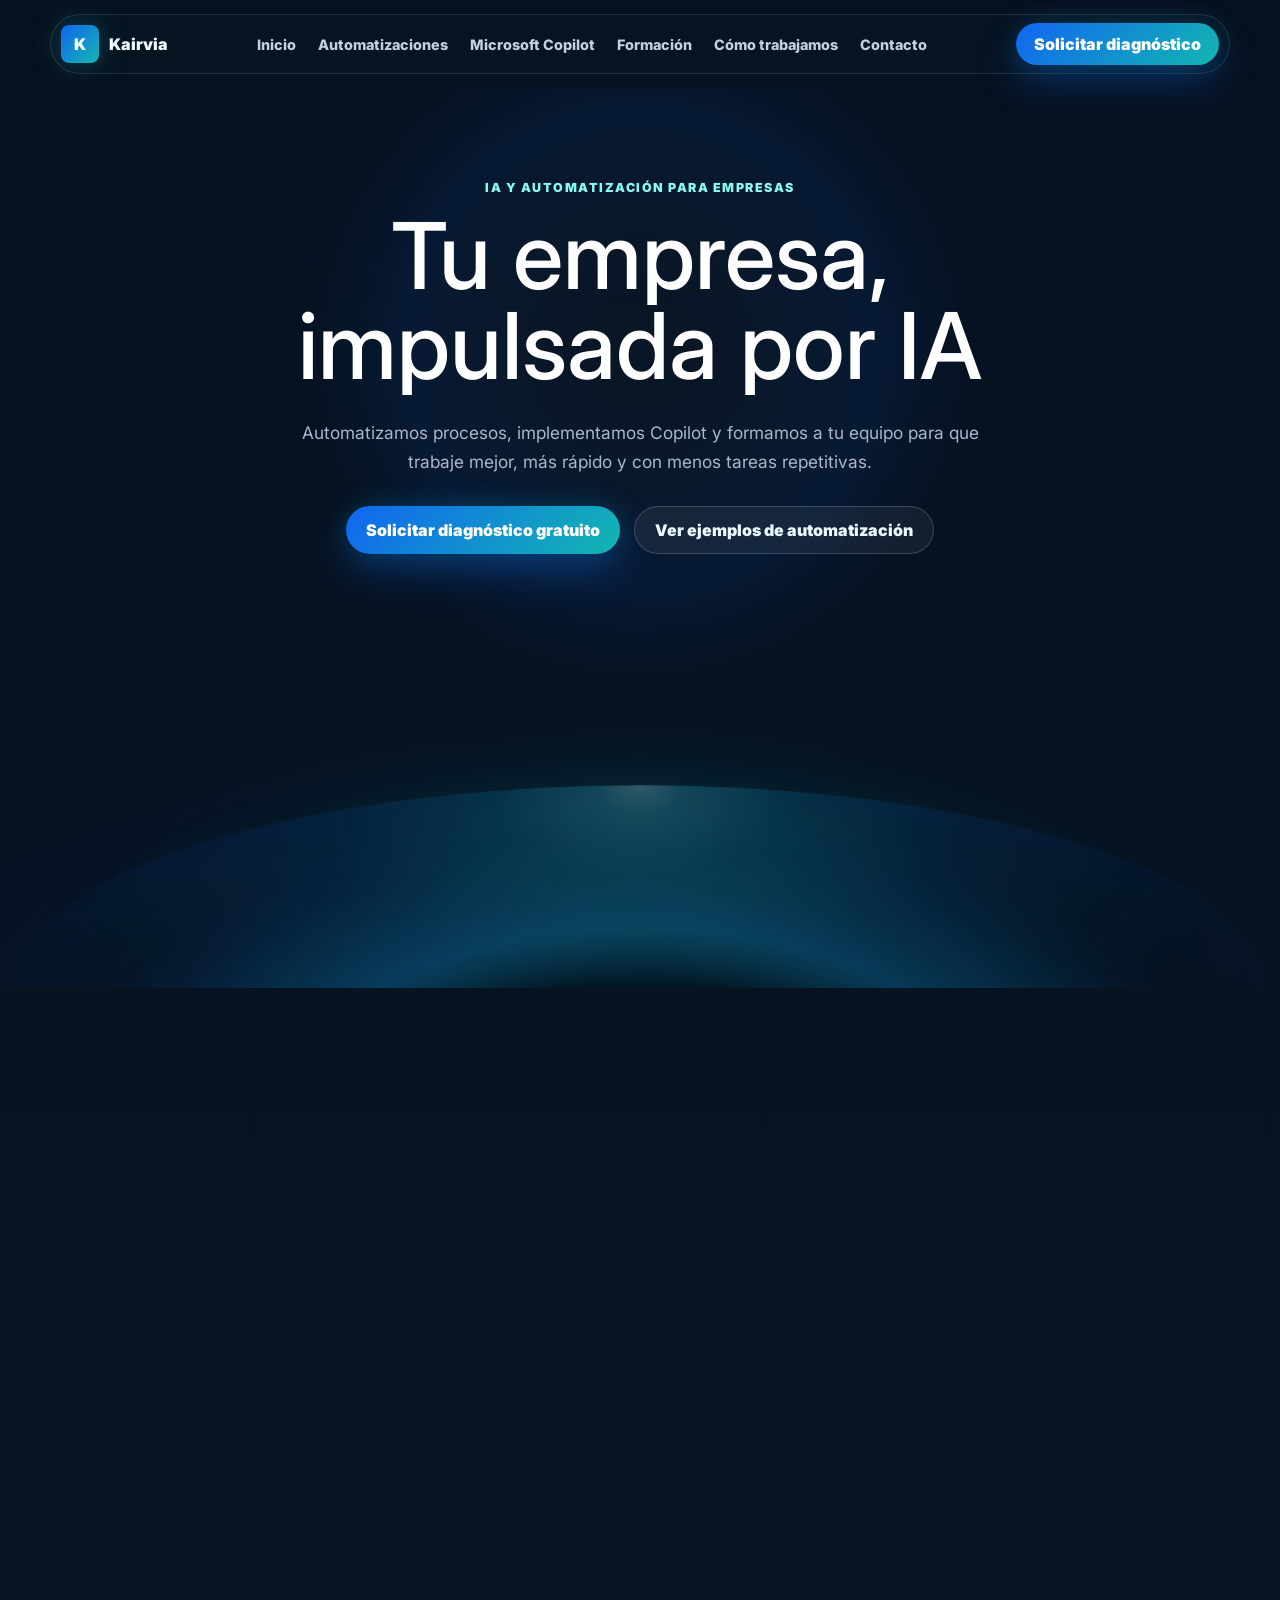
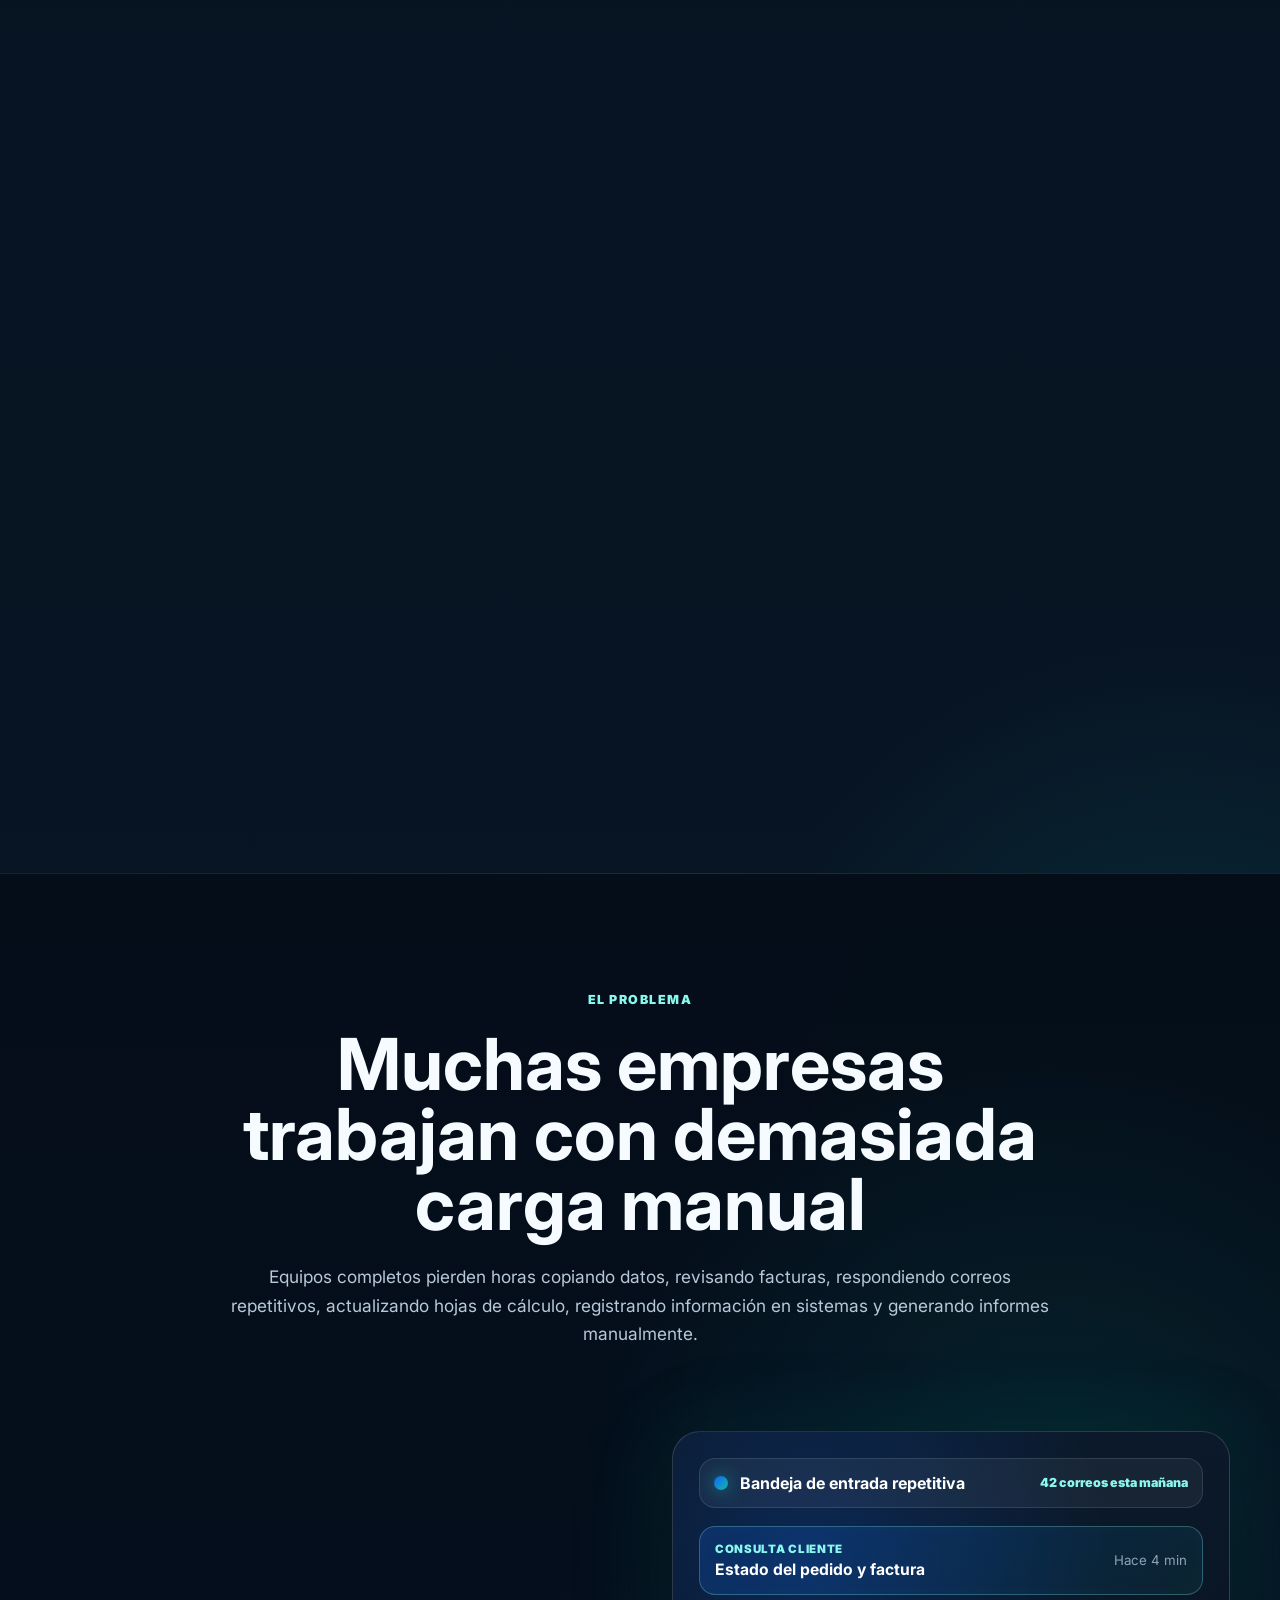
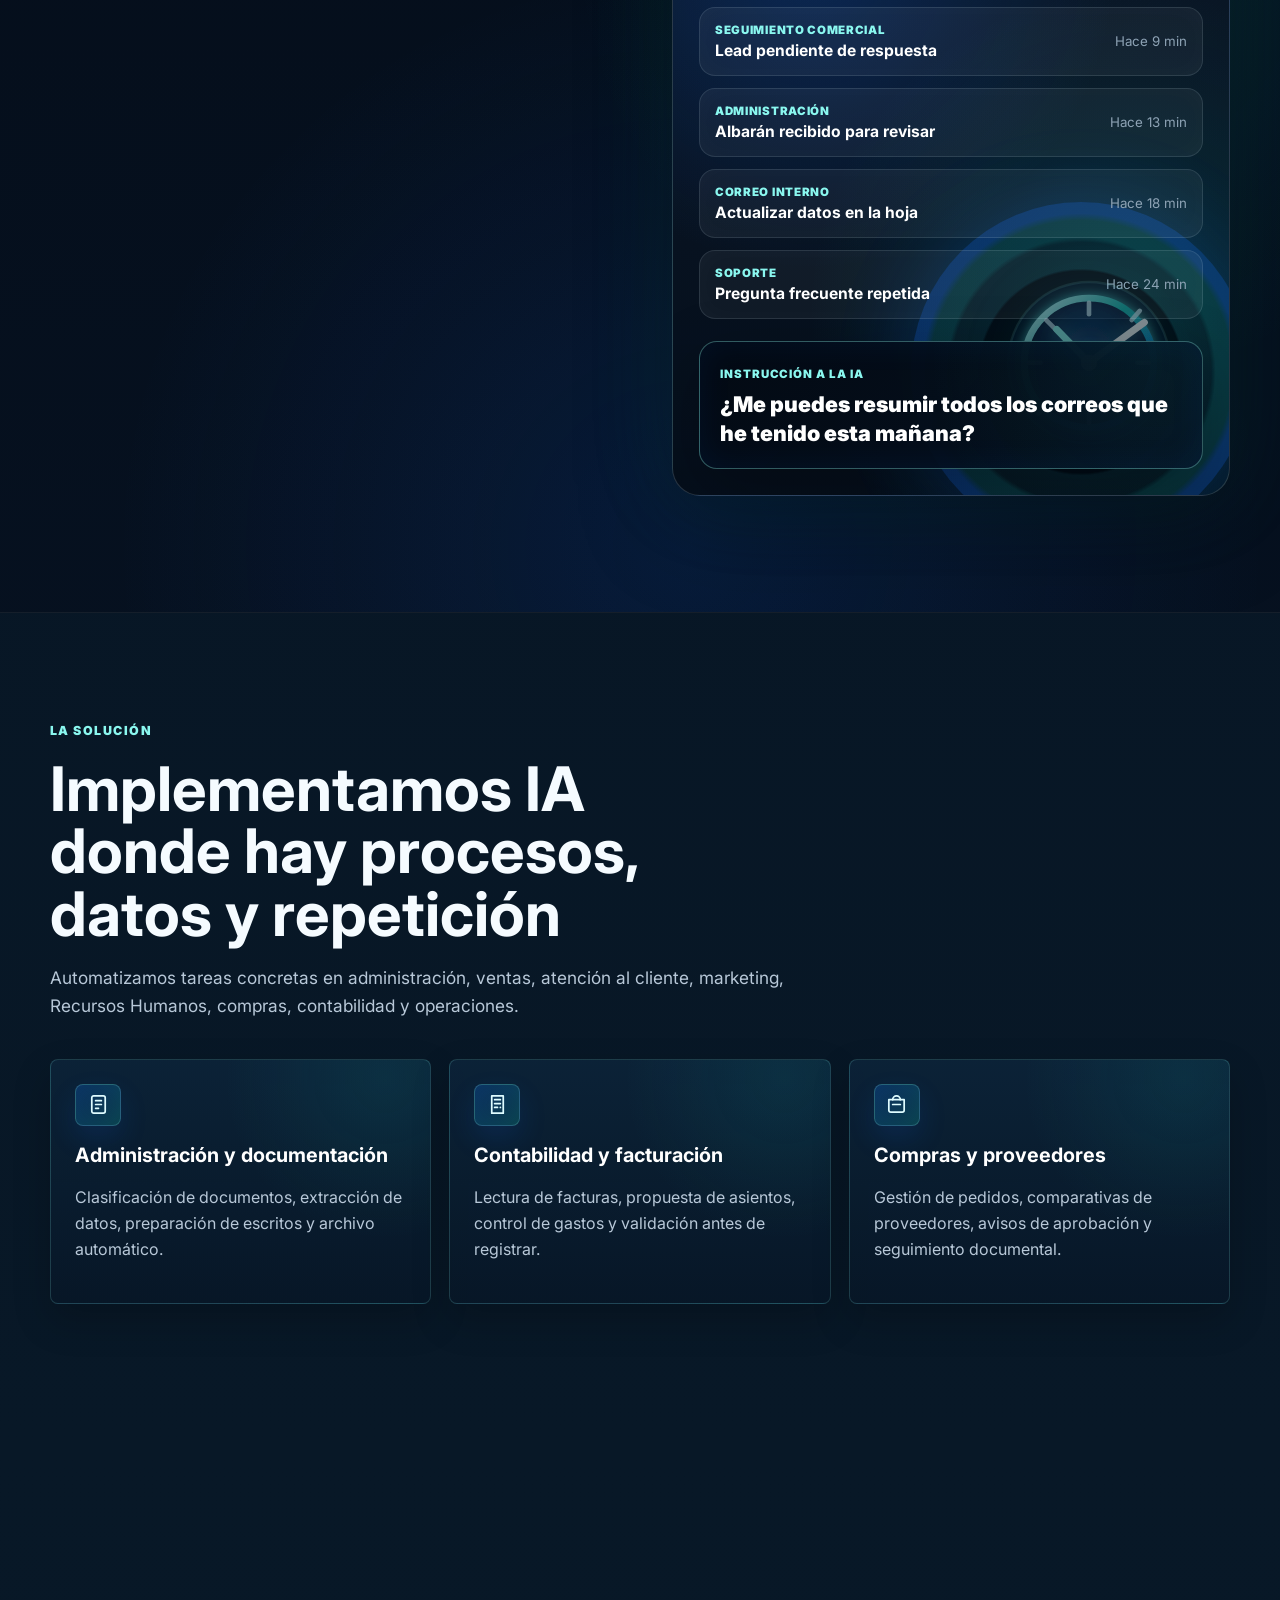
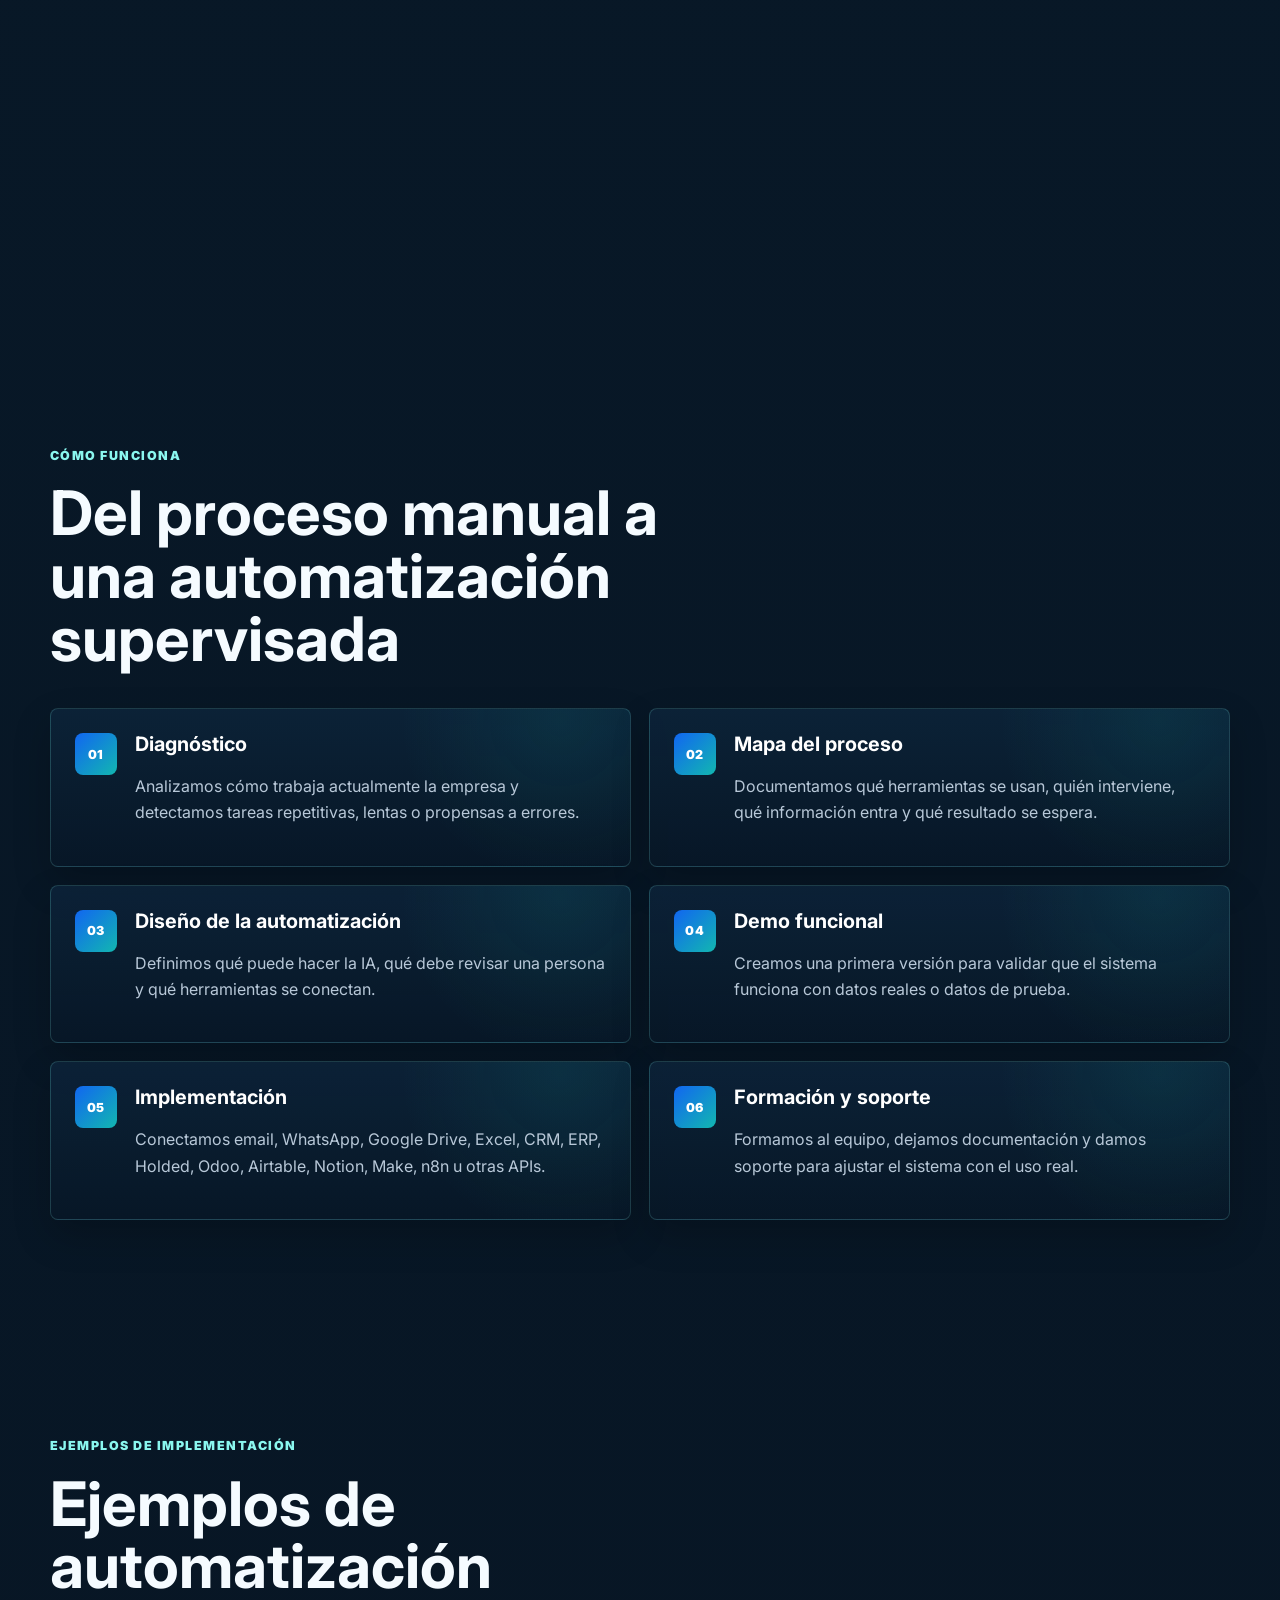
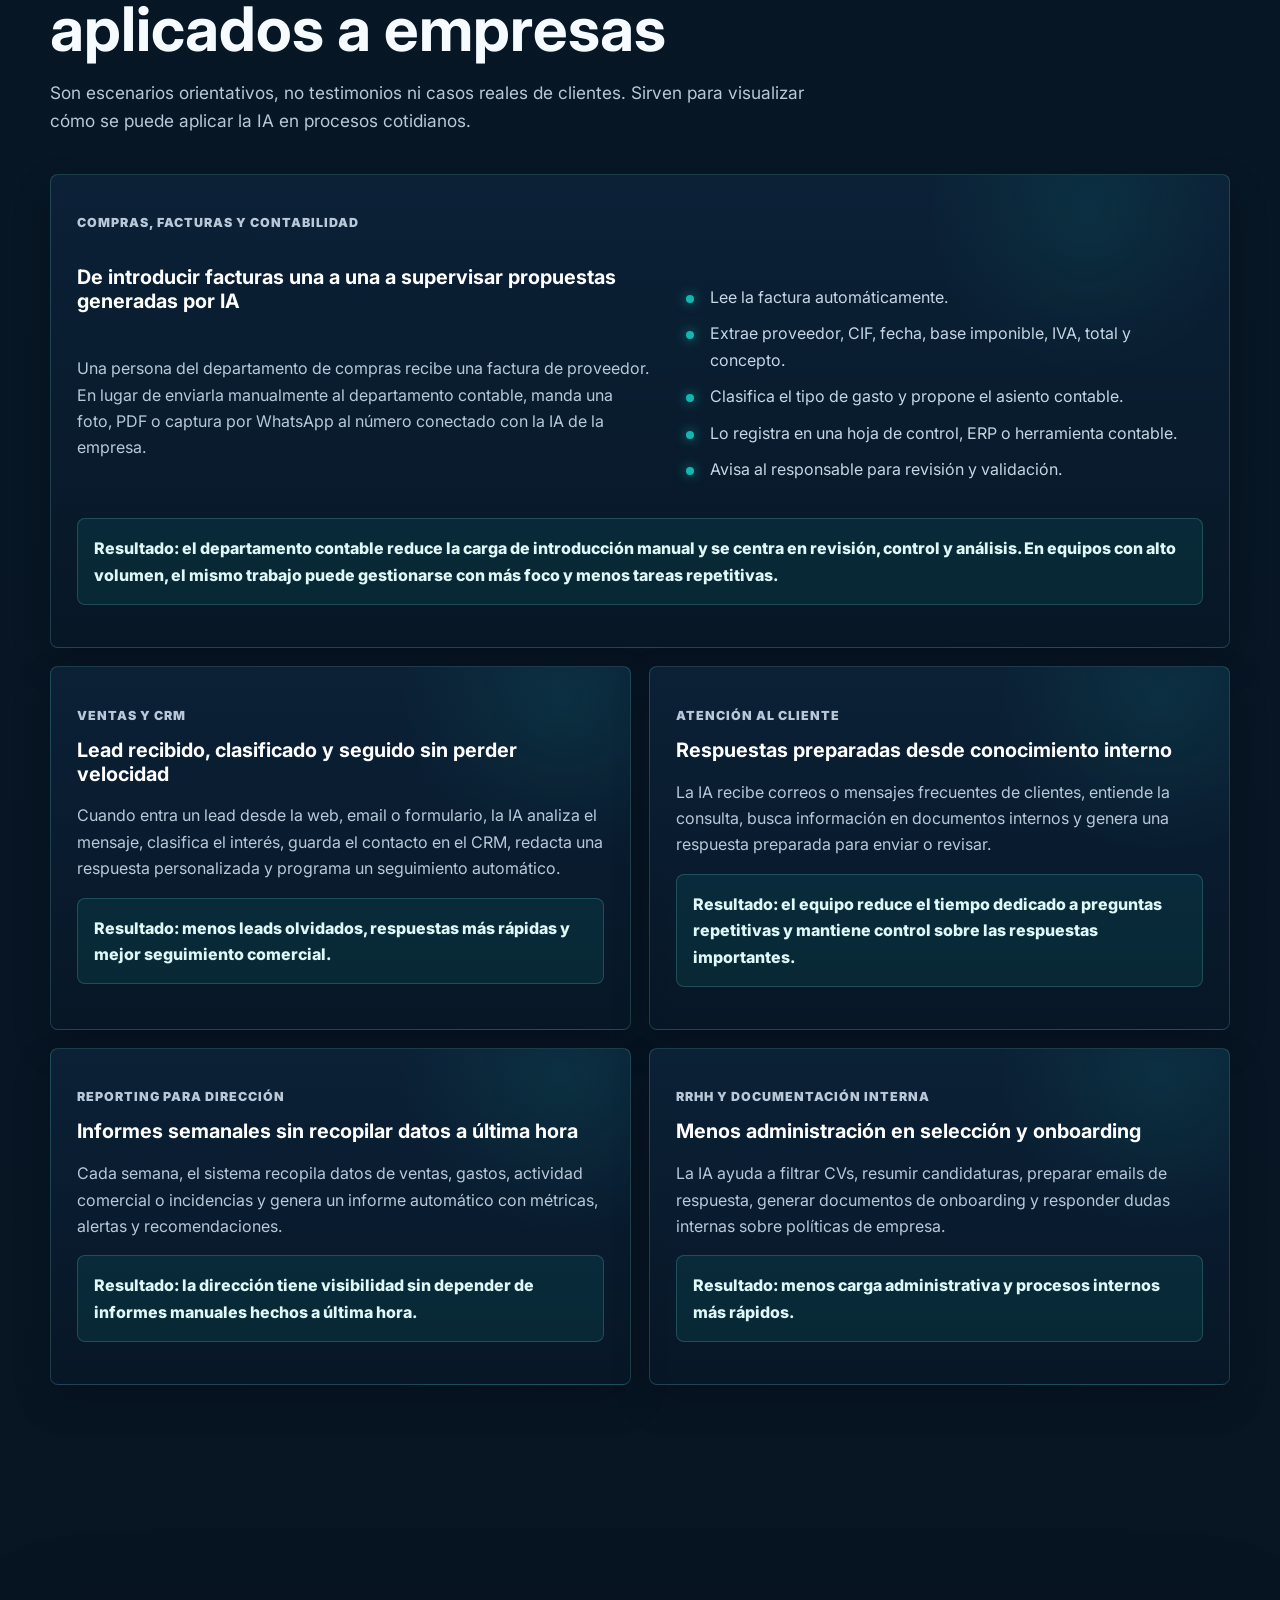
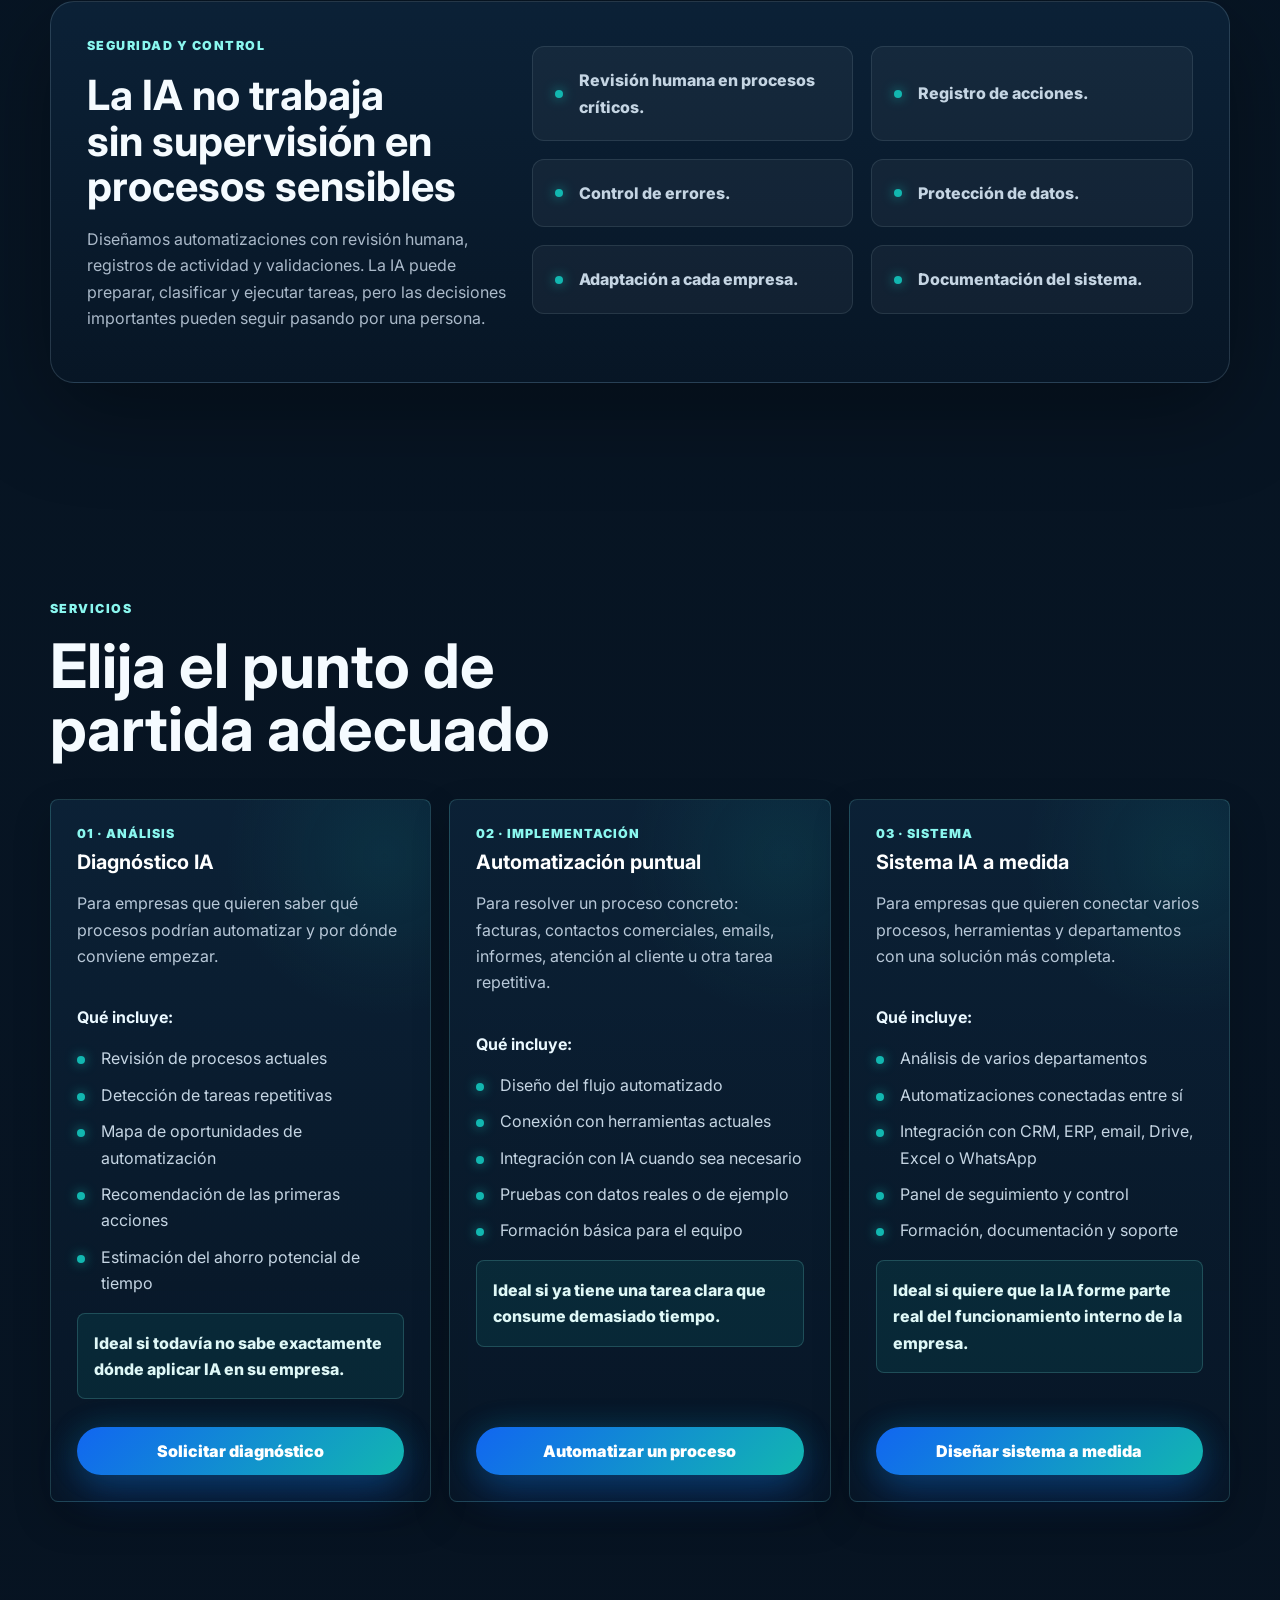
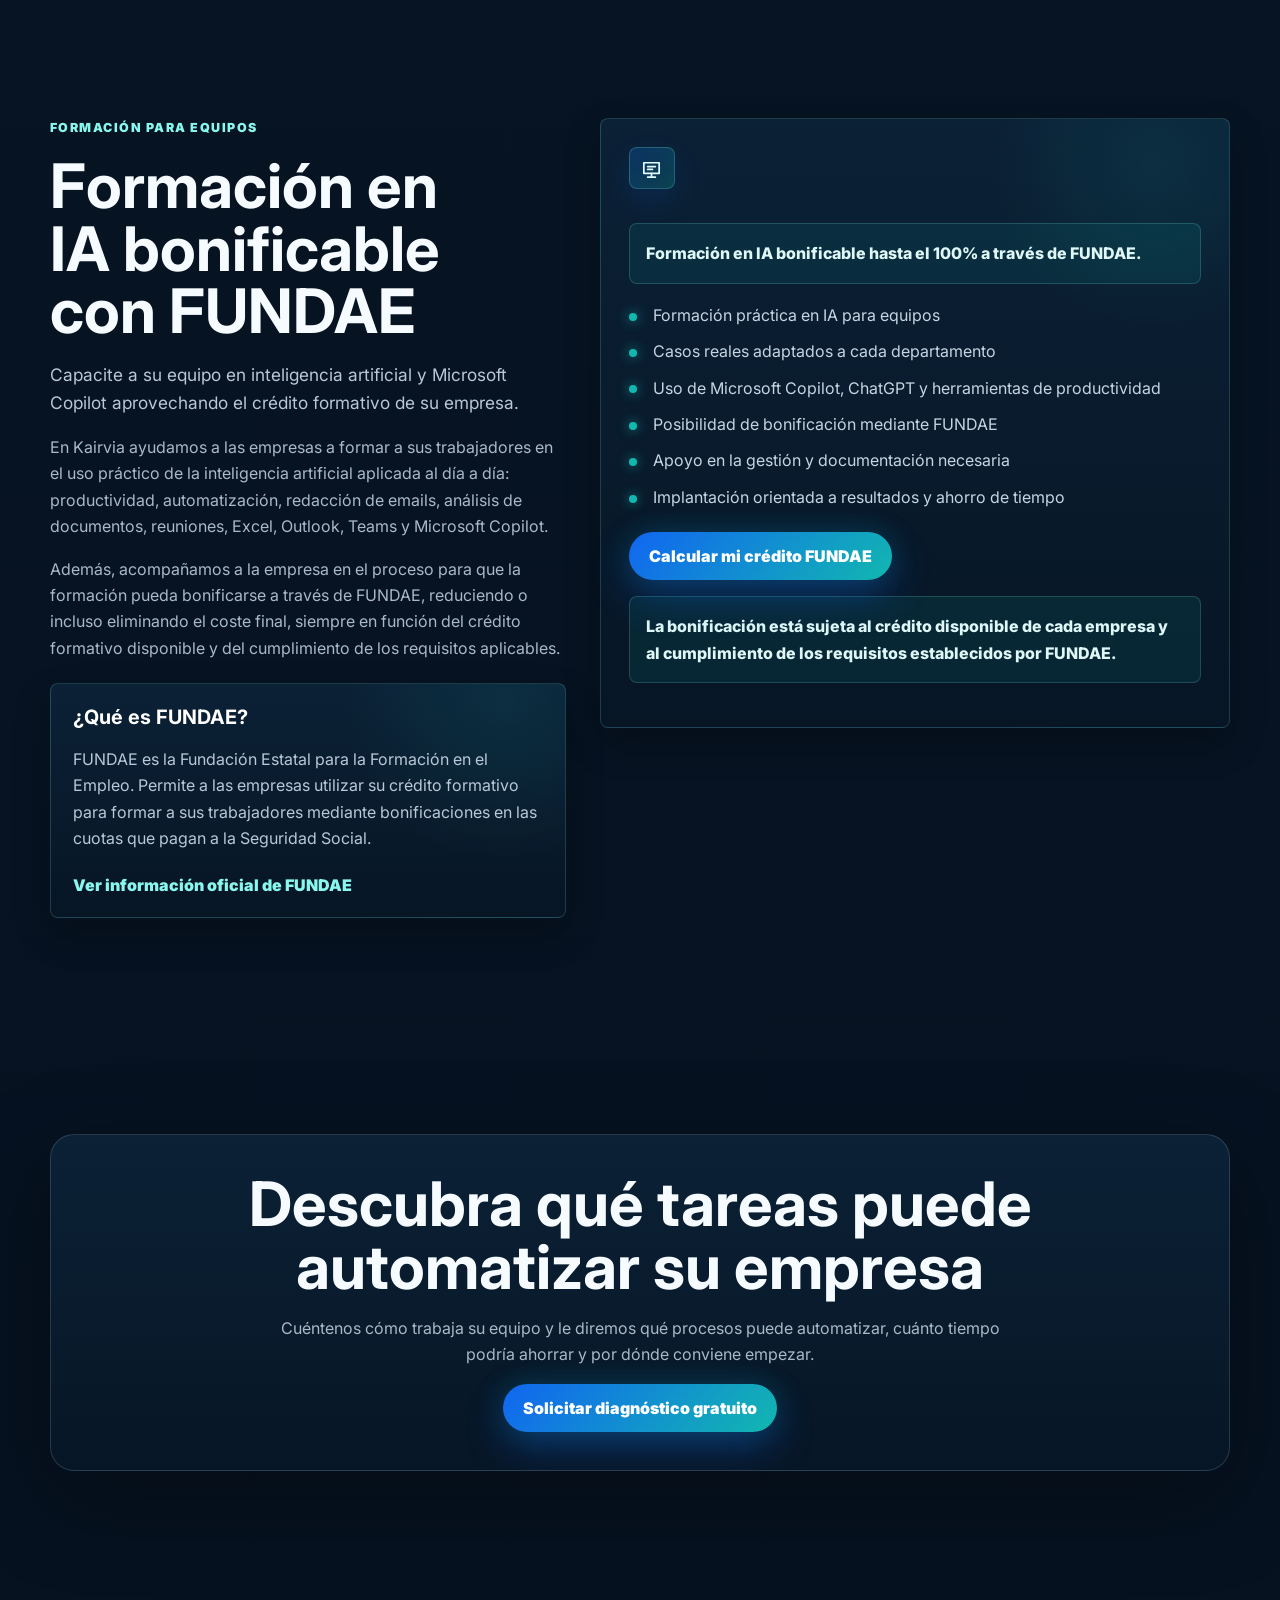
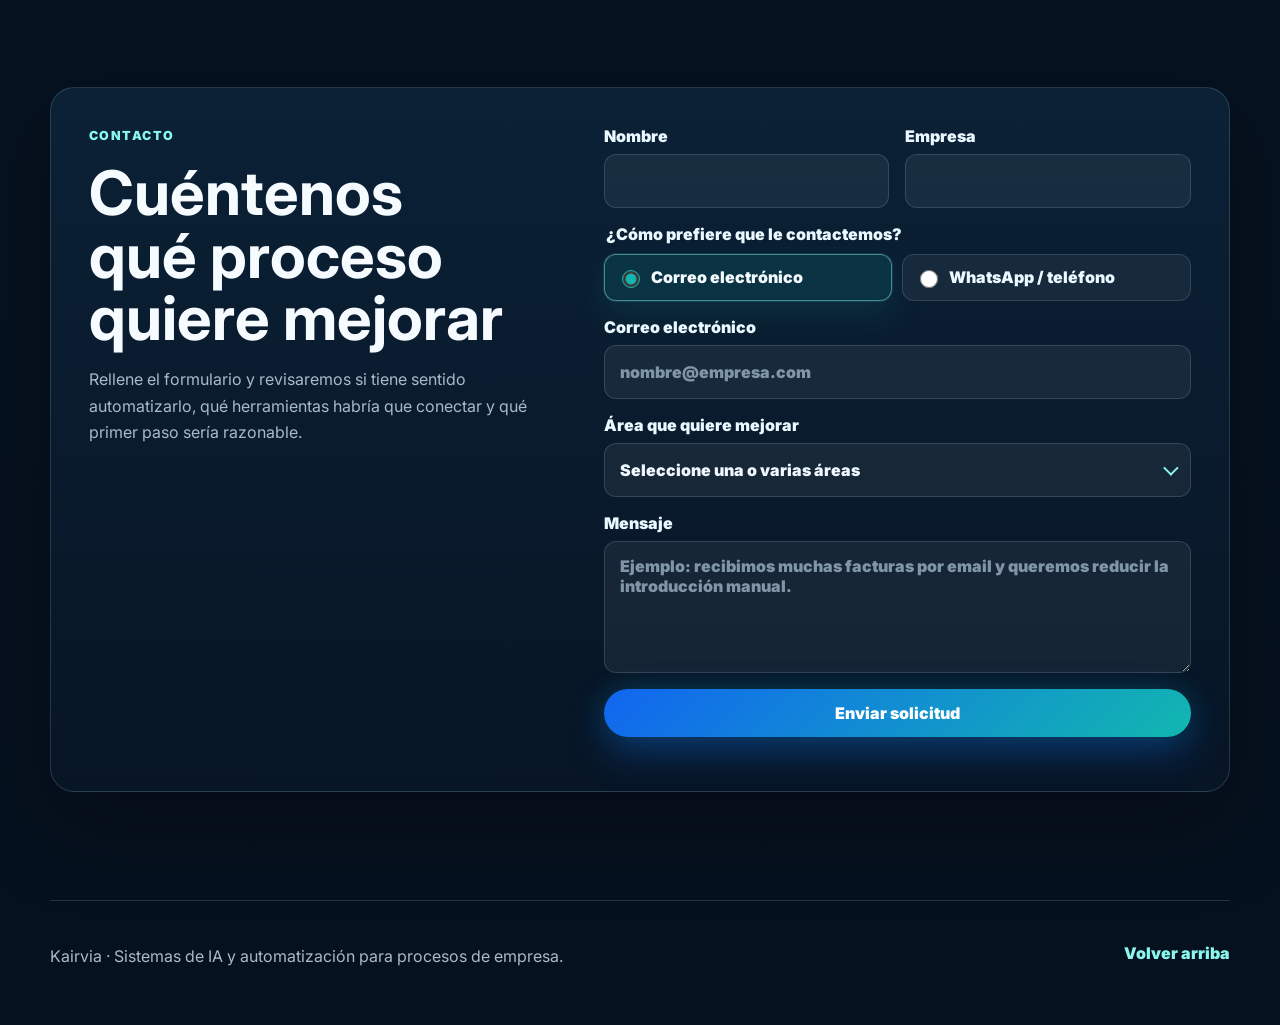
==== commit fcbd215c: "Ajustes visuales finales" ====
--- a/index.html
+++ b/index.html
@@ -20,7 +20,7 @@
       href="https://fonts.googleapis.com/css2?family=Inter:wght@400;500;600;700;800;900&display=swap"
       rel="stylesheet"
     />
-    <link rel="stylesheet" href="styles.css?v=20260728-fundae-button-gap" />
+    <link rel="stylesheet" href="styles.css?v=20260728-security-balance" />
   </head>
   <body>
     <header class="site-header" id="inicio">
@@ -654,6 +654,6 @@
       <a href="#inicio">Volver arriba</a>
     </footer>
 
-    <script src="script.js?v=20260728-fundae-button-gap"></script>
+    <script src="script.js?v=20260728-security-balance"></script>
   </body>
 </html>
--- a/styles.css
+++ b/styles.css
@@ -318,7 +318,7 @@
   pointer-events: none;
   opacity: var(--dashboard-glow-opacity, 0);
   background:
-    radial-gradient(360px circle at var(--dashboard-glow-x, 50%) var(--dashboard-glow-y, 50%), rgba(18,183,176,.22), rgba(17,102,241,.13) 28%, transparent 68%);
+    radial-gradient(360px circle at calc(var(--dashboard-glow-x, 50%) + 22%) calc(var(--dashboard-glow-y, 50%) + 22%), rgba(18,183,176,.22), rgba(17,102,241,.13) 28%, transparent 68%);
   transition: opacity 280ms ease;
   will-change: opacity, background;
 }
@@ -1535,15 +1535,17 @@
   align-items: start;
 }
 .security-panel {
-  gap: 24px;
+  grid-template-columns: .78fr 1.22fr;
+  gap: 22px;
+  padding: 34px 36px;
 }
 .security-panel h2 {
-  max-width: 520px;
-  font-size: clamp(2.15rem, 3.7vw, 3.35rem);
-  line-height: 1.08;
+  max-width: 500px;
+  font-size: clamp(2rem, 3.25vw, 3rem);
+  line-height: 1.1;
 }
 .security-panel > div > p:not(.eyebrow) {
-  max-width: 520px;
+  max-width: 500px;
 }
 .trust-list {
   grid-template-columns: repeat(2, 1fr);
@@ -1556,14 +1558,15 @@
   font-weight: 800;
 }
 .security-panel .trust-list {
-  margin-top: 0;
-  gap: 20px;
+  align-self: start;
+  margin-top: 10px;
+  gap: 18px;
 }
 .security-panel .trust-list li {
   display: flex;
   align-items: center;
-  gap: 18px;
-  padding: 24px 26px;
+  gap: 16px;
+  padding: 20px 22px;
 }
 .security-panel .trust-list li::before {
   position: static;
@@ -1662,16 +1665,16 @@
   }
   .security-panel h2 {
     max-width: 100%;
-    font-size: clamp(1.9rem, 8vw, 2.55rem);
-    line-height: 1.1;
+    font-size: clamp(1.8rem, 7.4vw, 2.35rem);
+    line-height: 1.12;
   }
   .security-panel .trust-list {
-    margin-top: 24px;
+    margin-top: 22px;
     gap: 12px;
   }
   .security-panel .trust-list li {
-    gap: 16px;
-    padding: 22px 24px;
+    gap: 14px;
+    padding: 20px 22px;
   }
   .process-list,
   .example-list {
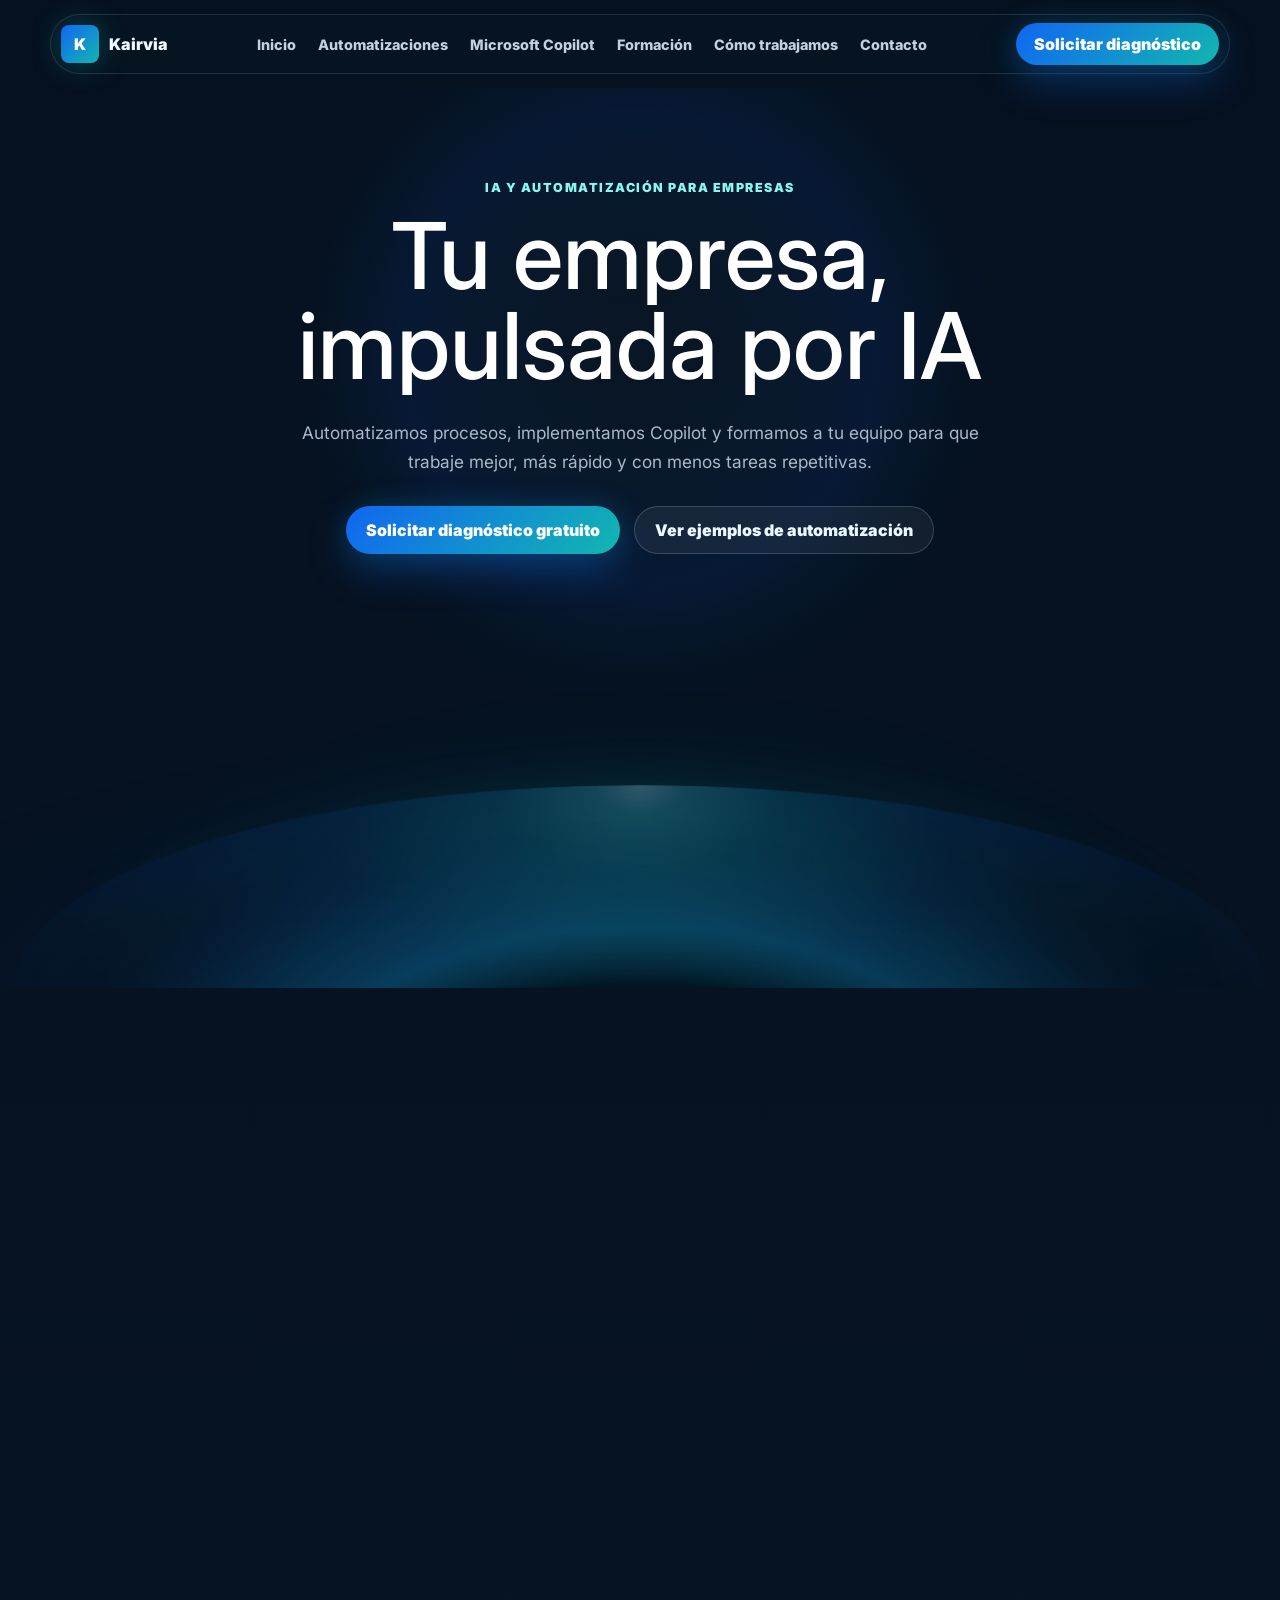
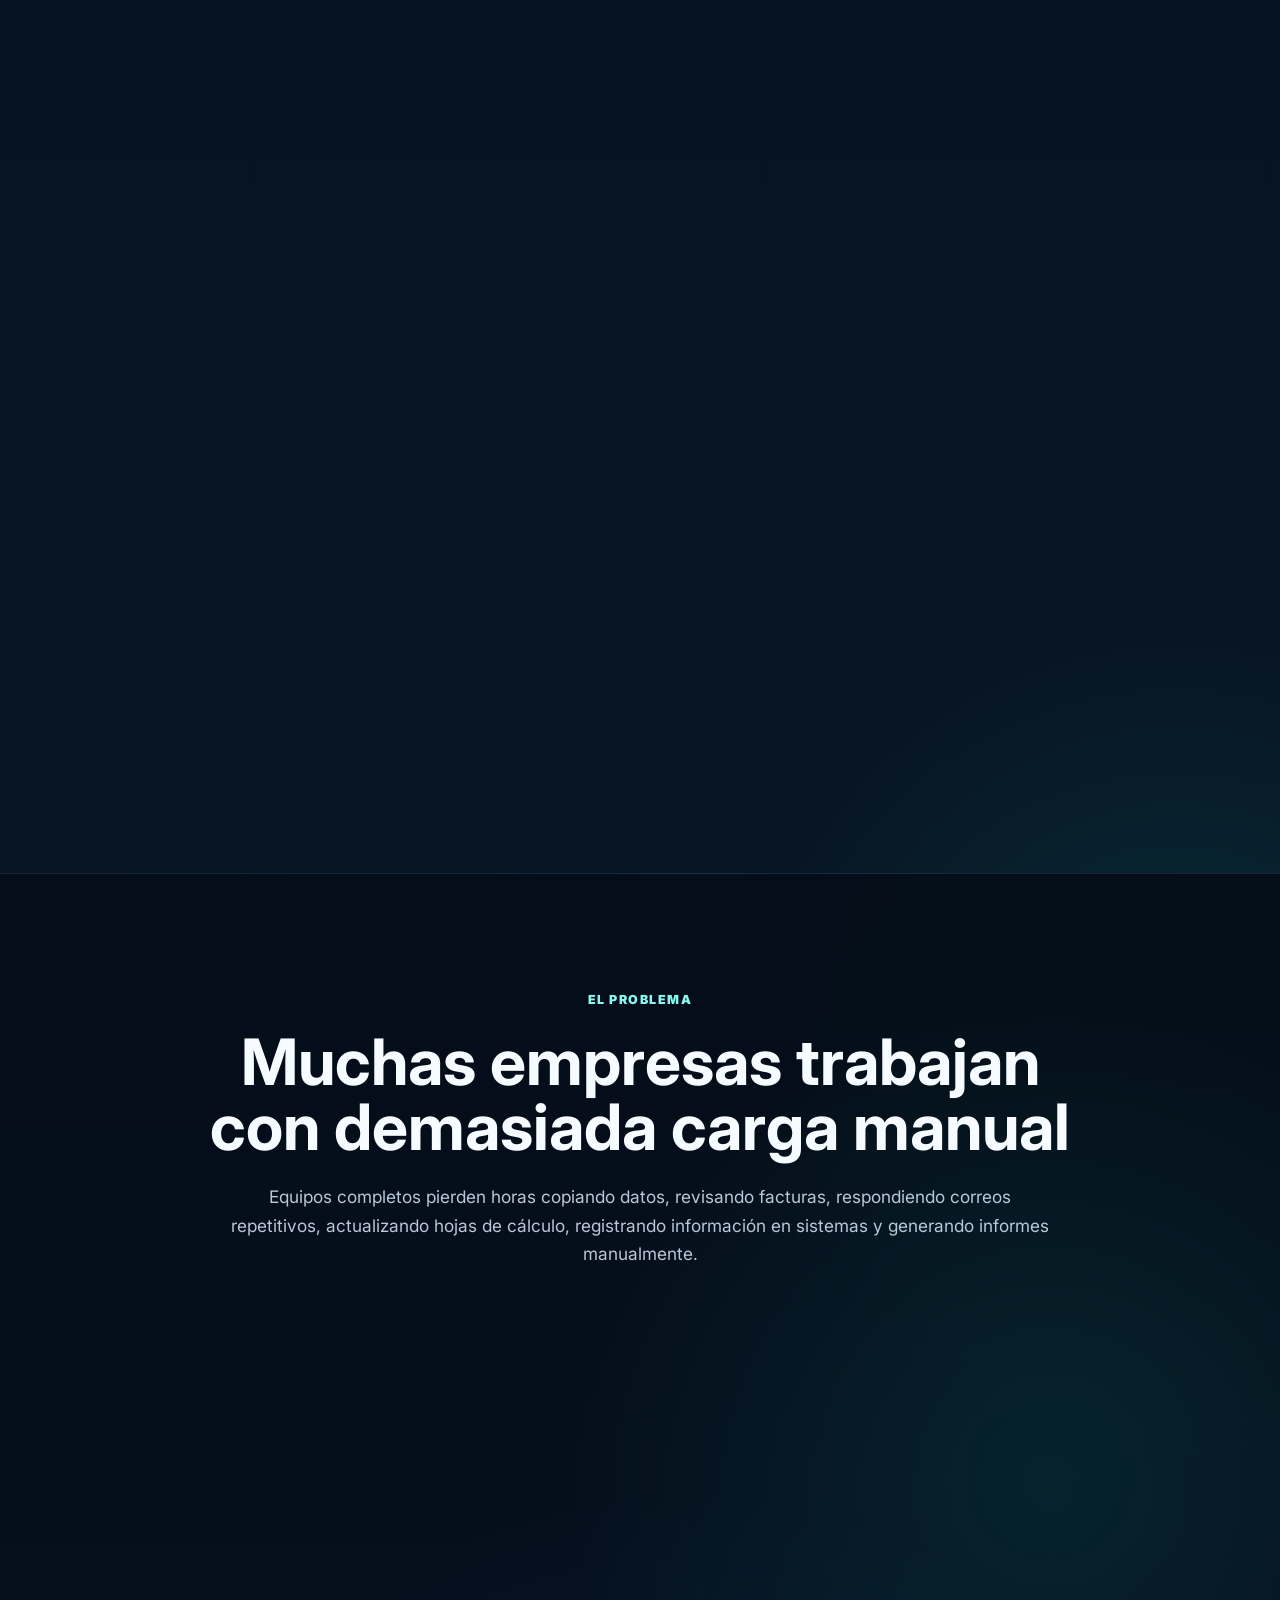
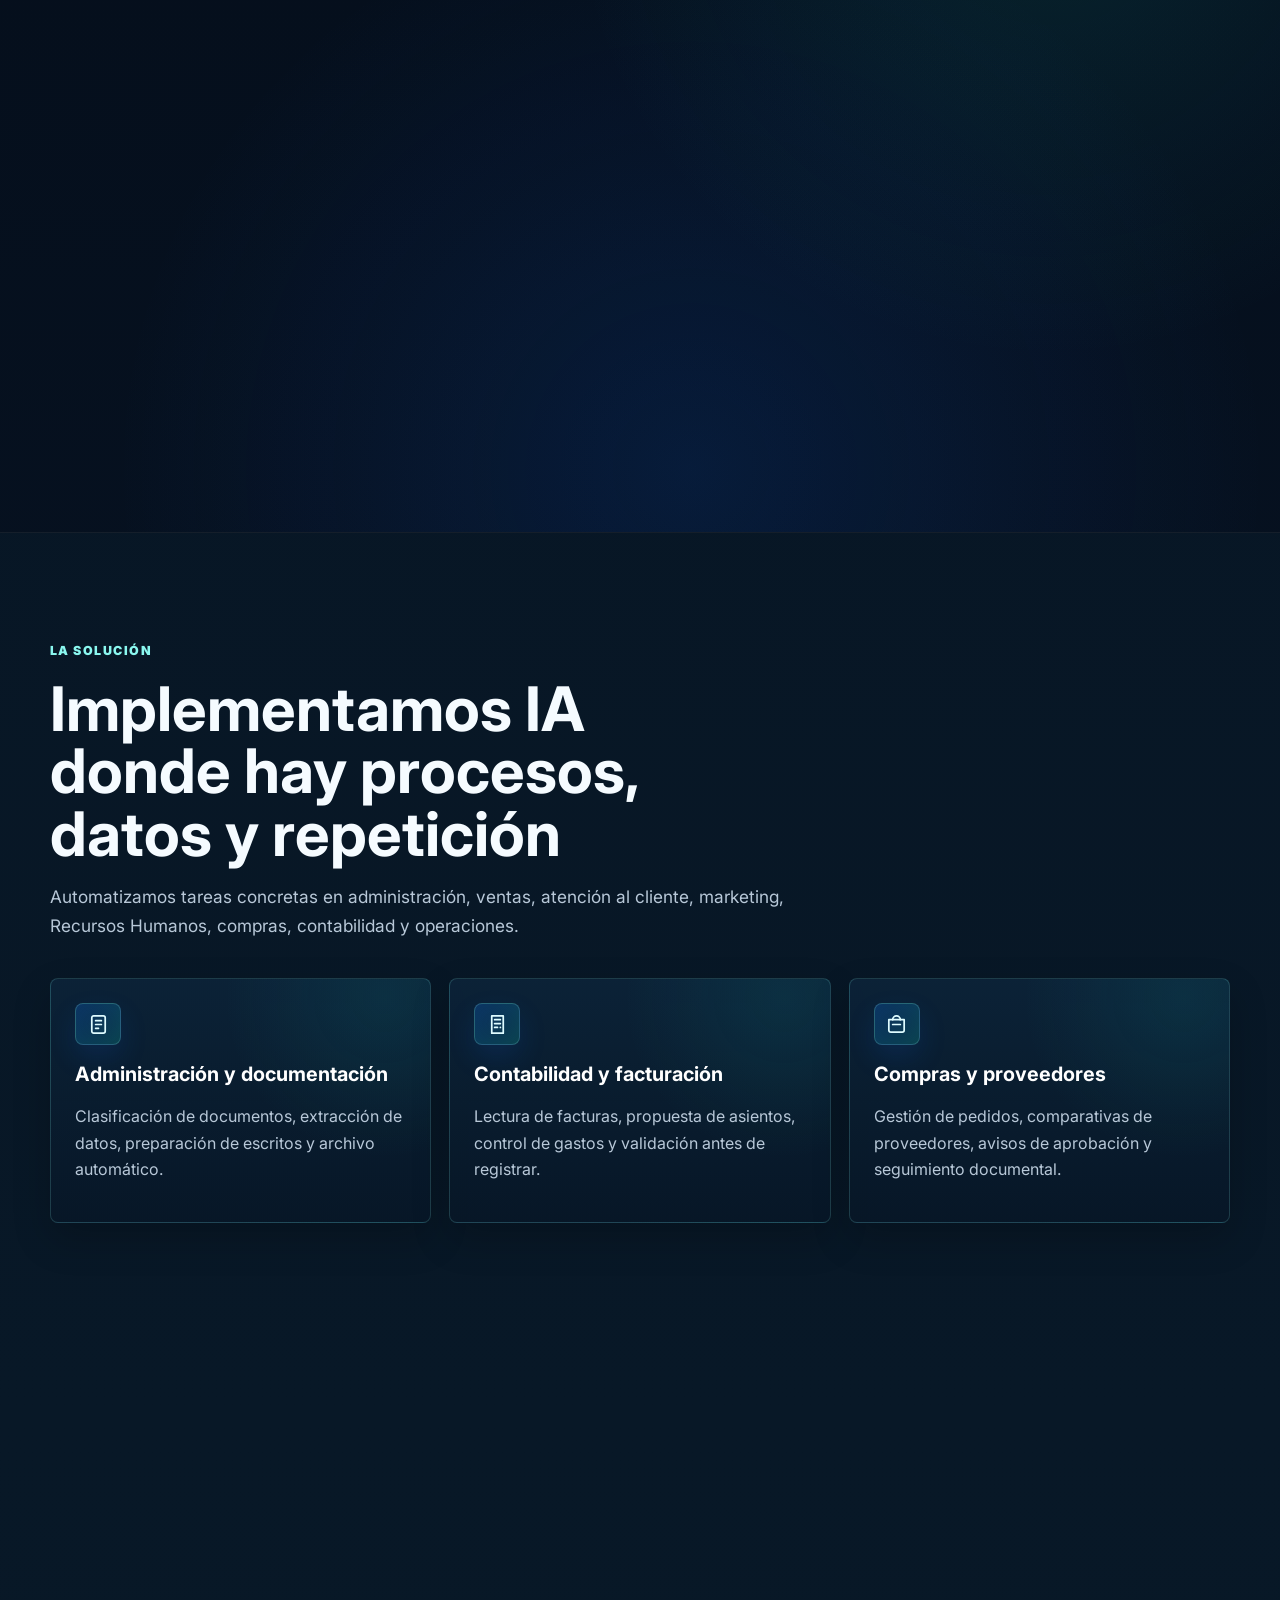
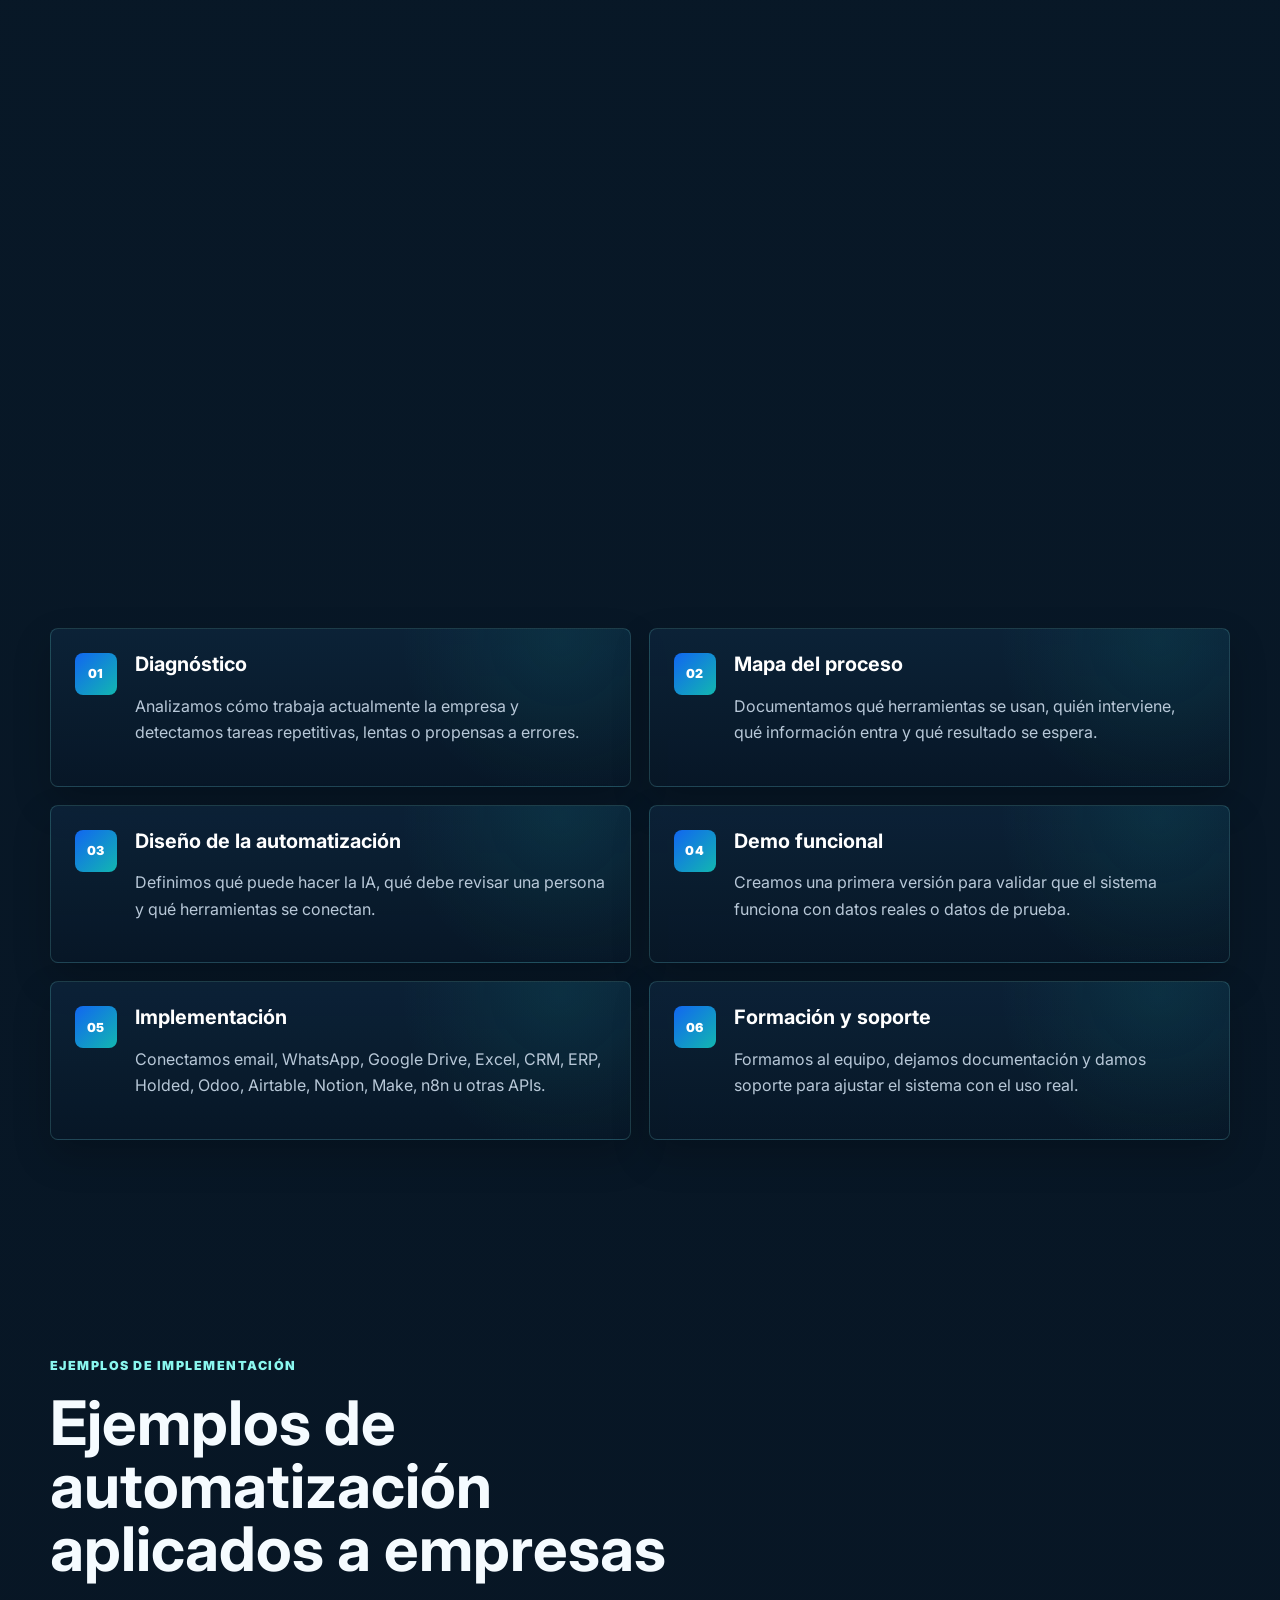
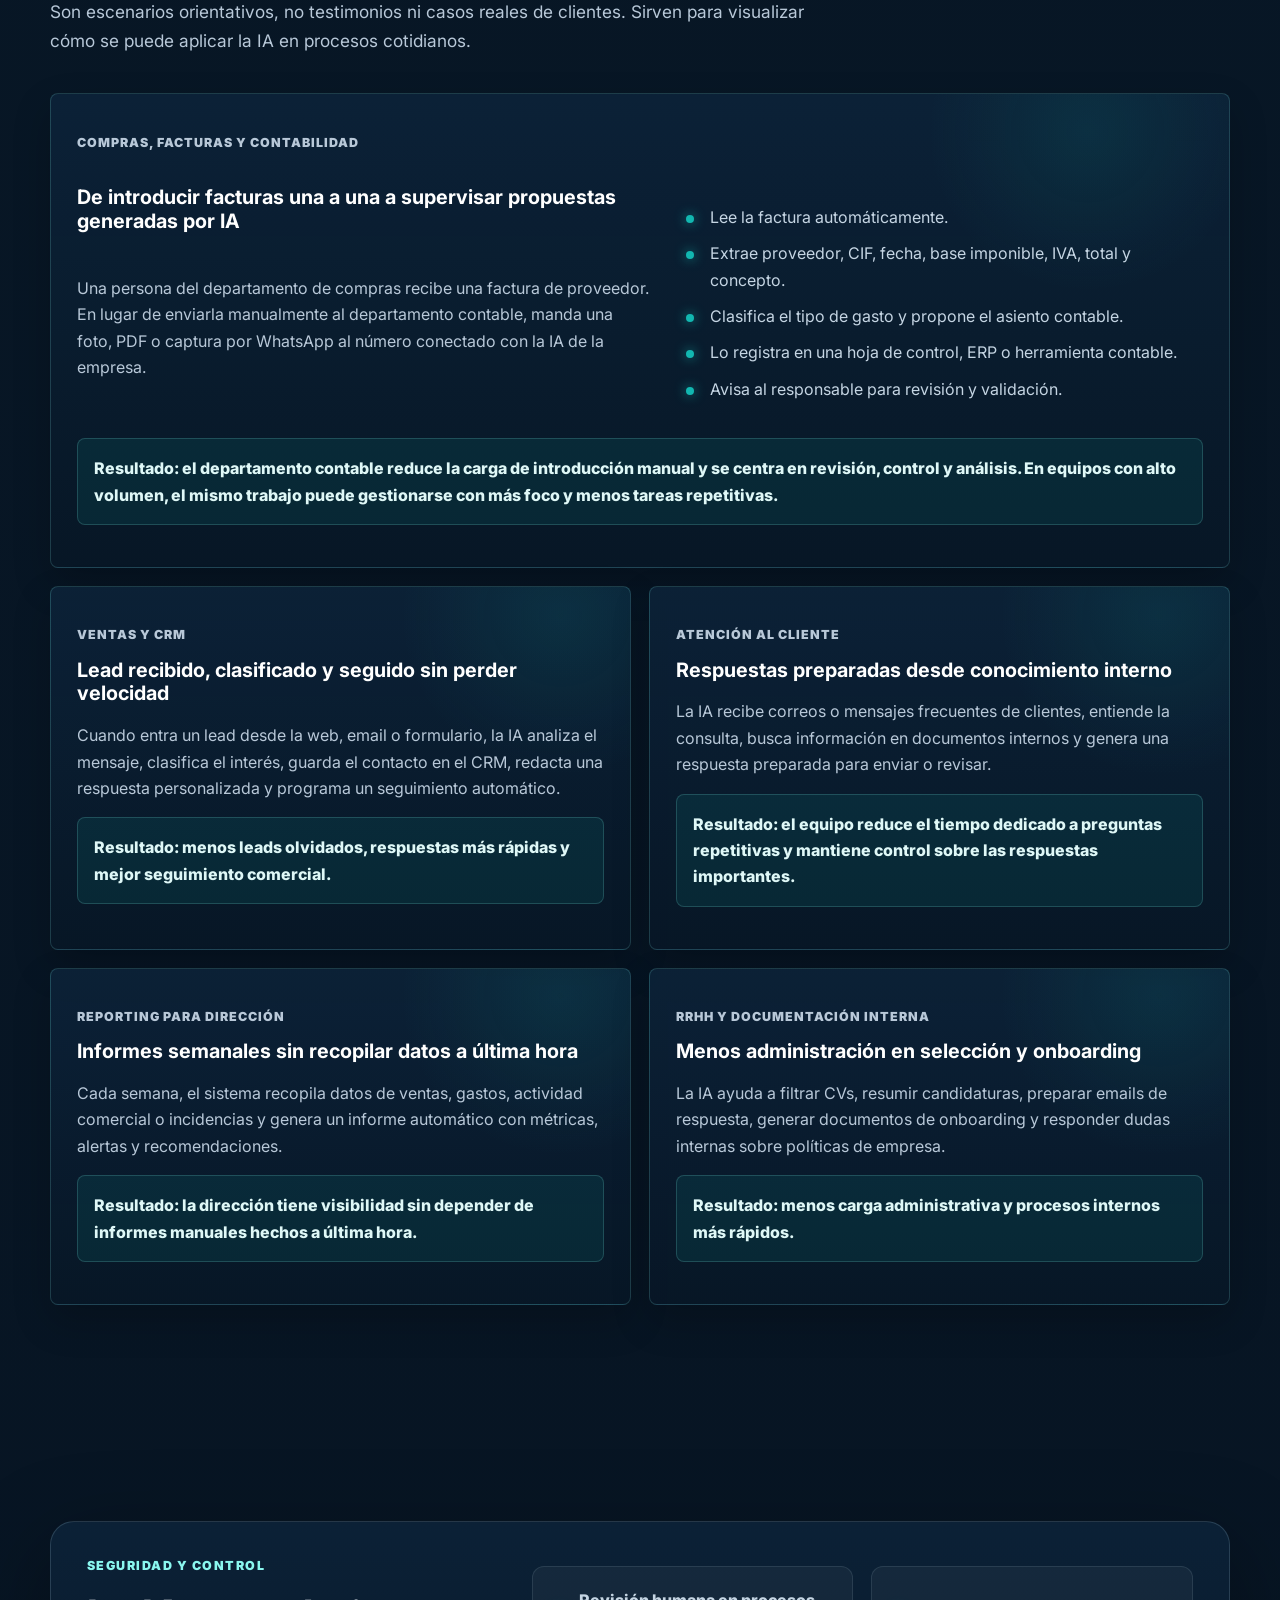
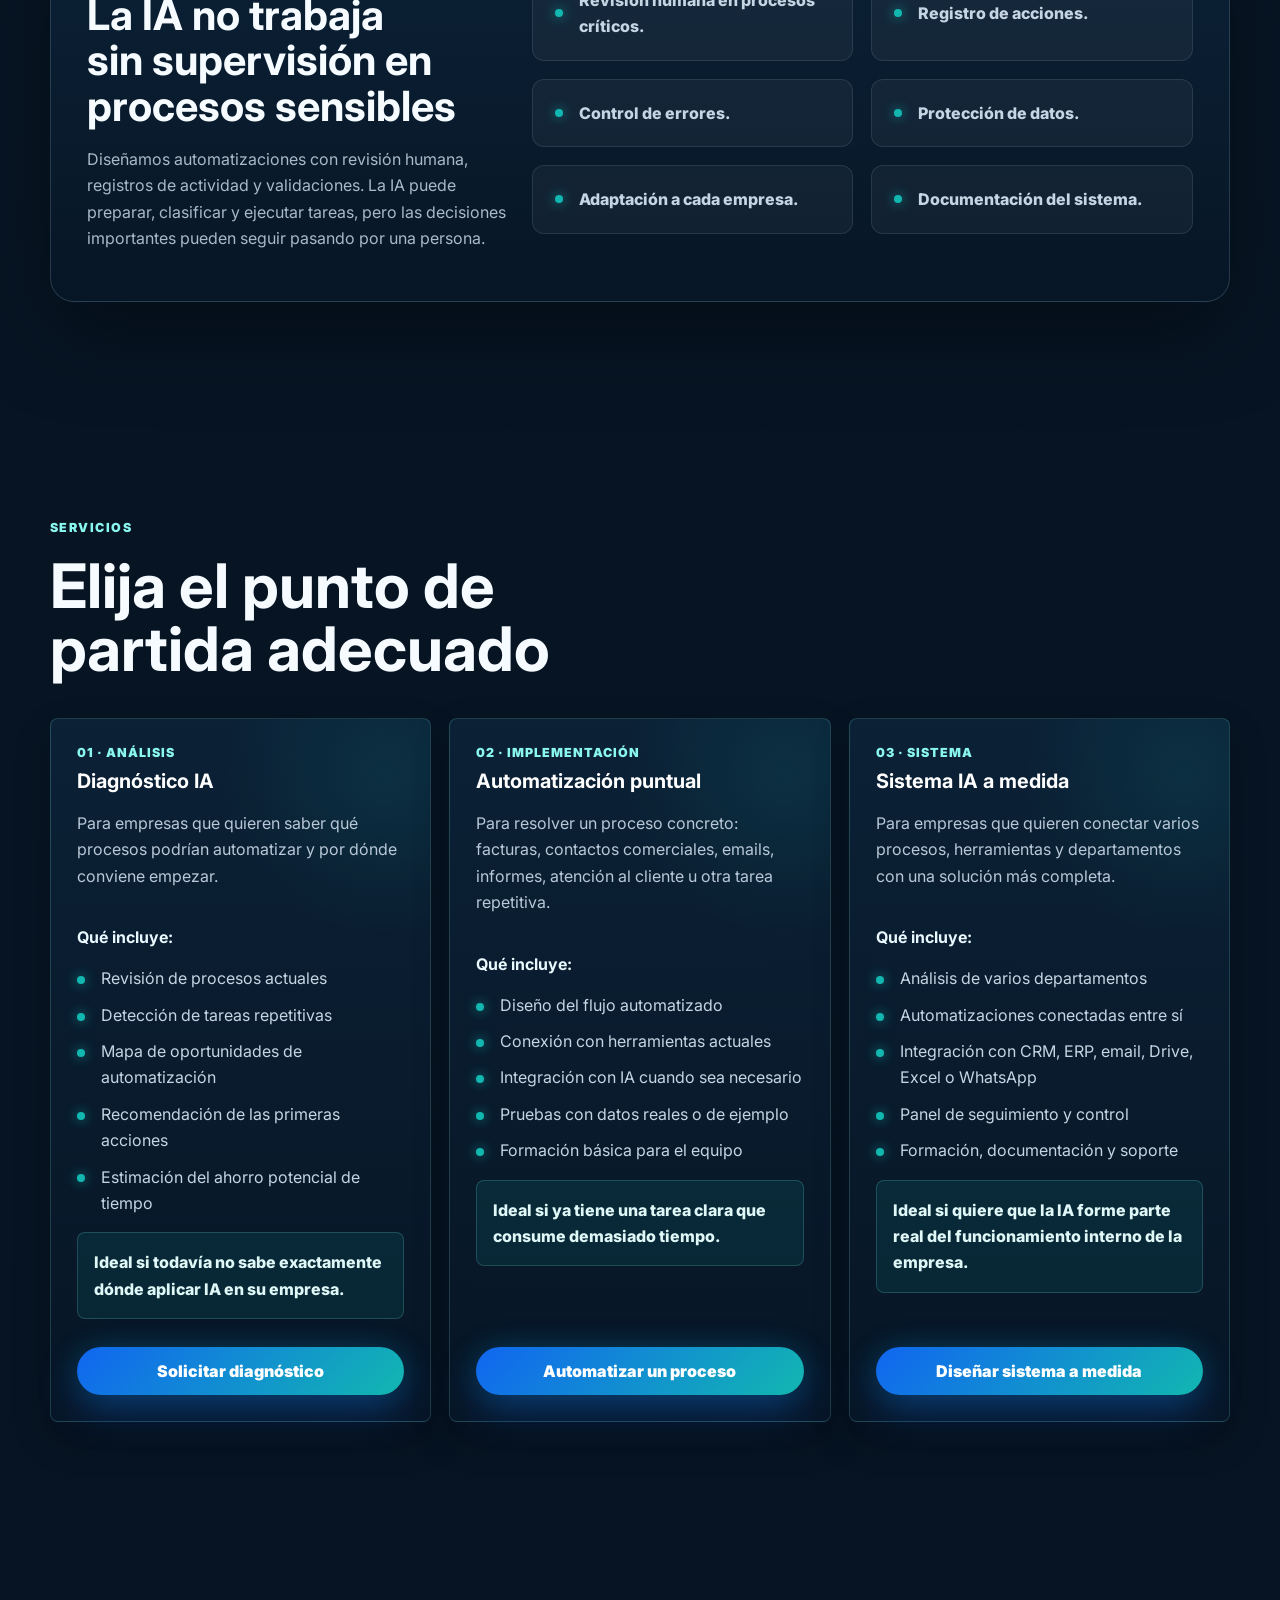
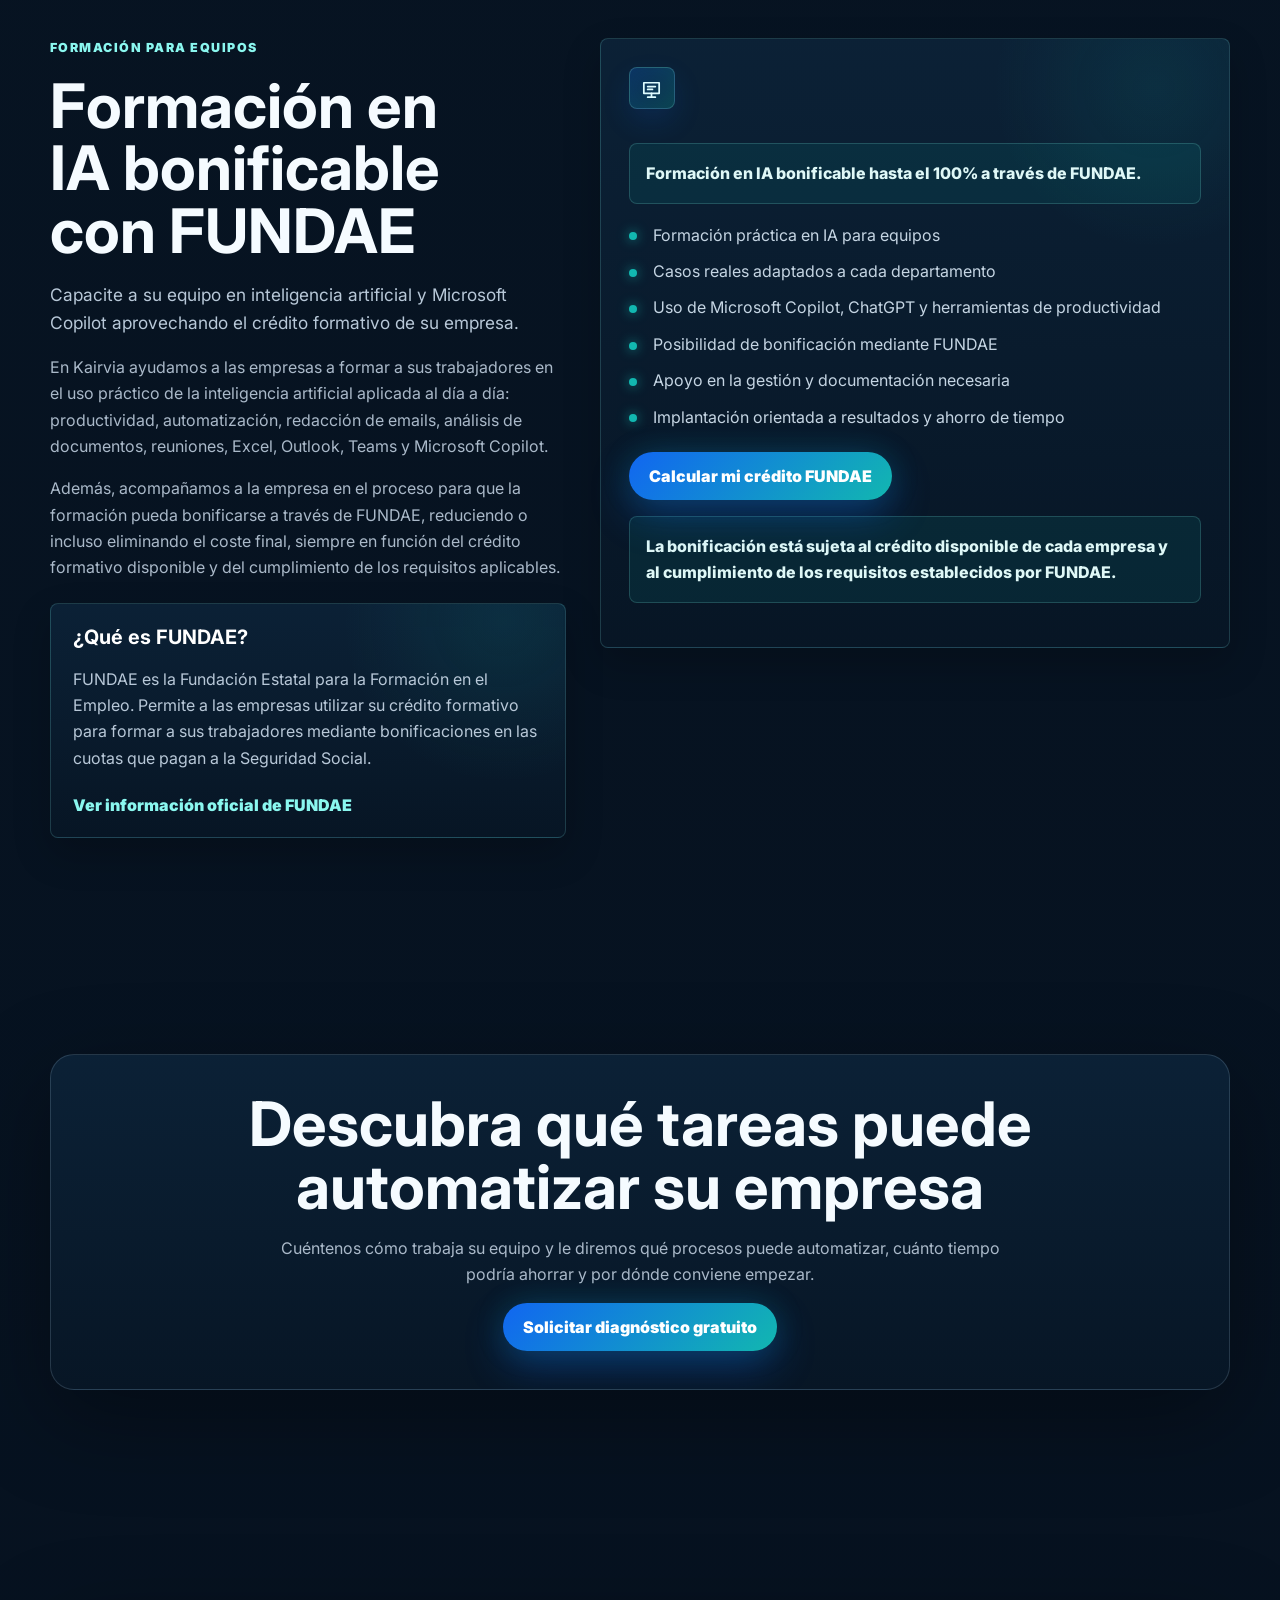
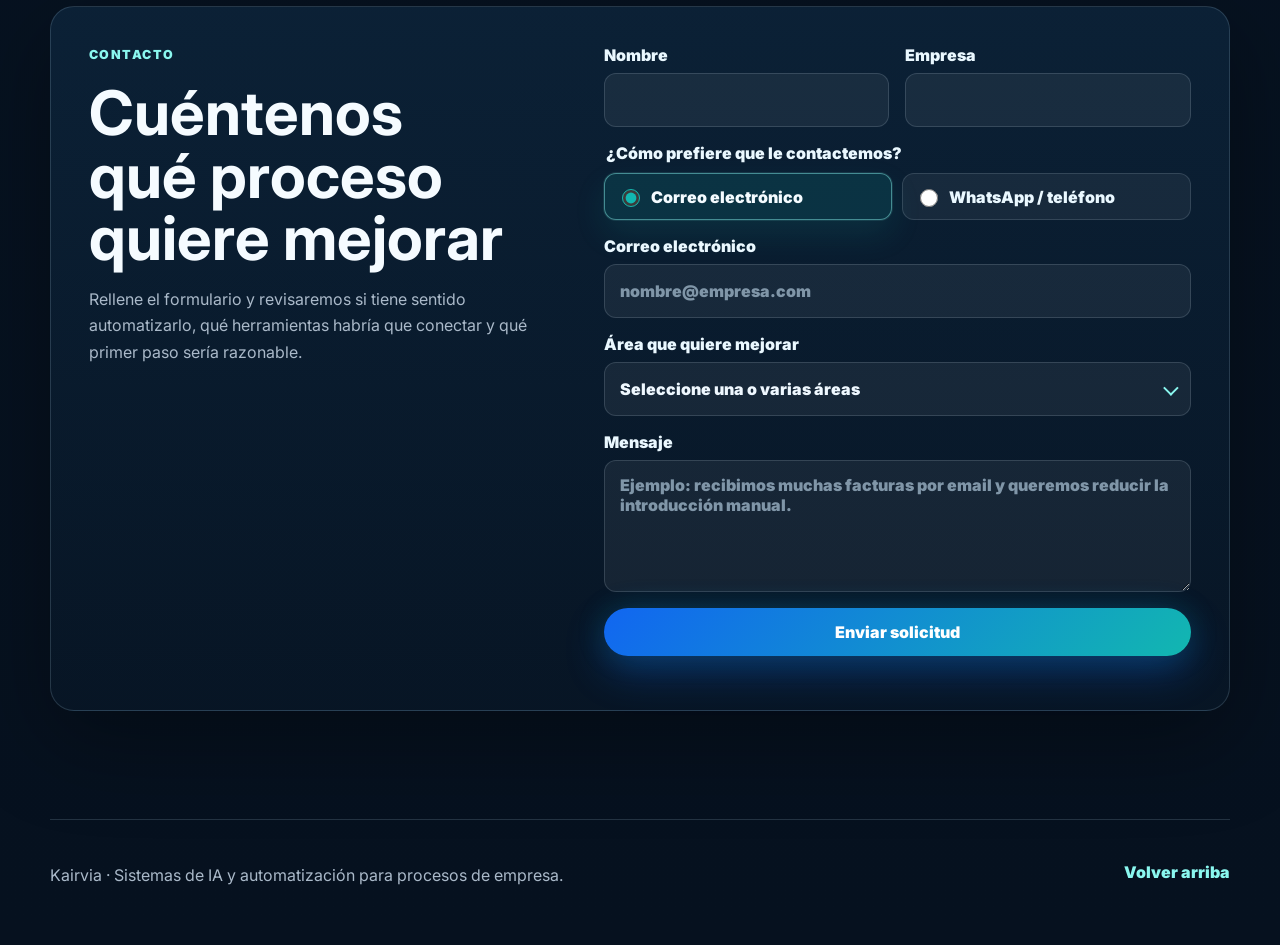
==== commit 25e04650: "Ajusta titulo problema" ====
--- a/index.html
+++ b/index.html
@@ -20,7 +20,7 @@
       href="https://fonts.googleapis.com/css2?family=Inter:wght@400;500;600;700;800;900&display=swap"
       rel="stylesheet"
     />
-    <link rel="stylesheet" href="styles.css?v=20260728-security-balance" />
+    <link rel="stylesheet" href="styles.css?v=20260728-problem-title-balance" />
   </head>
   <body>
     <header class="site-header" id="inicio">
@@ -654,6 +654,6 @@
       <a href="#inicio">Volver arriba</a>
     </footer>
 
-    <script src="script.js?v=20260728-security-balance"></script>
+    <script src="script.js?v=20260728-problem-title-balance"></script>
   </body>
 </html>
--- a/styles.css
+++ b/styles.css
@@ -379,7 +379,7 @@
   border-bottom: 1px solid rgba(218,241,255,.08);
 }
 .problem-header {
-  width: min(920px, 100%);
+  width: min(1180px, 100%);
   margin: 0 auto;
   text-align: center;
 }
@@ -388,9 +388,9 @@
 }
 .problem-header h2 {
   margin: 0 auto;
-  max-width: 980px;
-  font-size: clamp(3rem, 5.6vw, 5.45rem);
-  line-height: .98;
+  max-width: 1120px;
+  font-size: clamp(3.25rem, 5vw, 4.8rem);
+  line-height: 1.02;
 }
 .problem-lead {
   max-width: 820px;
@@ -883,7 +883,9 @@
     padding: 78px 12px;
   }
   .problem-header h2 {
-    font-size: clamp(2.35rem, 11.5vw, 3.55rem);
+    max-width: 100%;
+    font-size: clamp(2.3rem, 10vw, 3.15rem);
+    line-height: 1.06;
   }
   .problem-lead {
     margin-top: 18px;
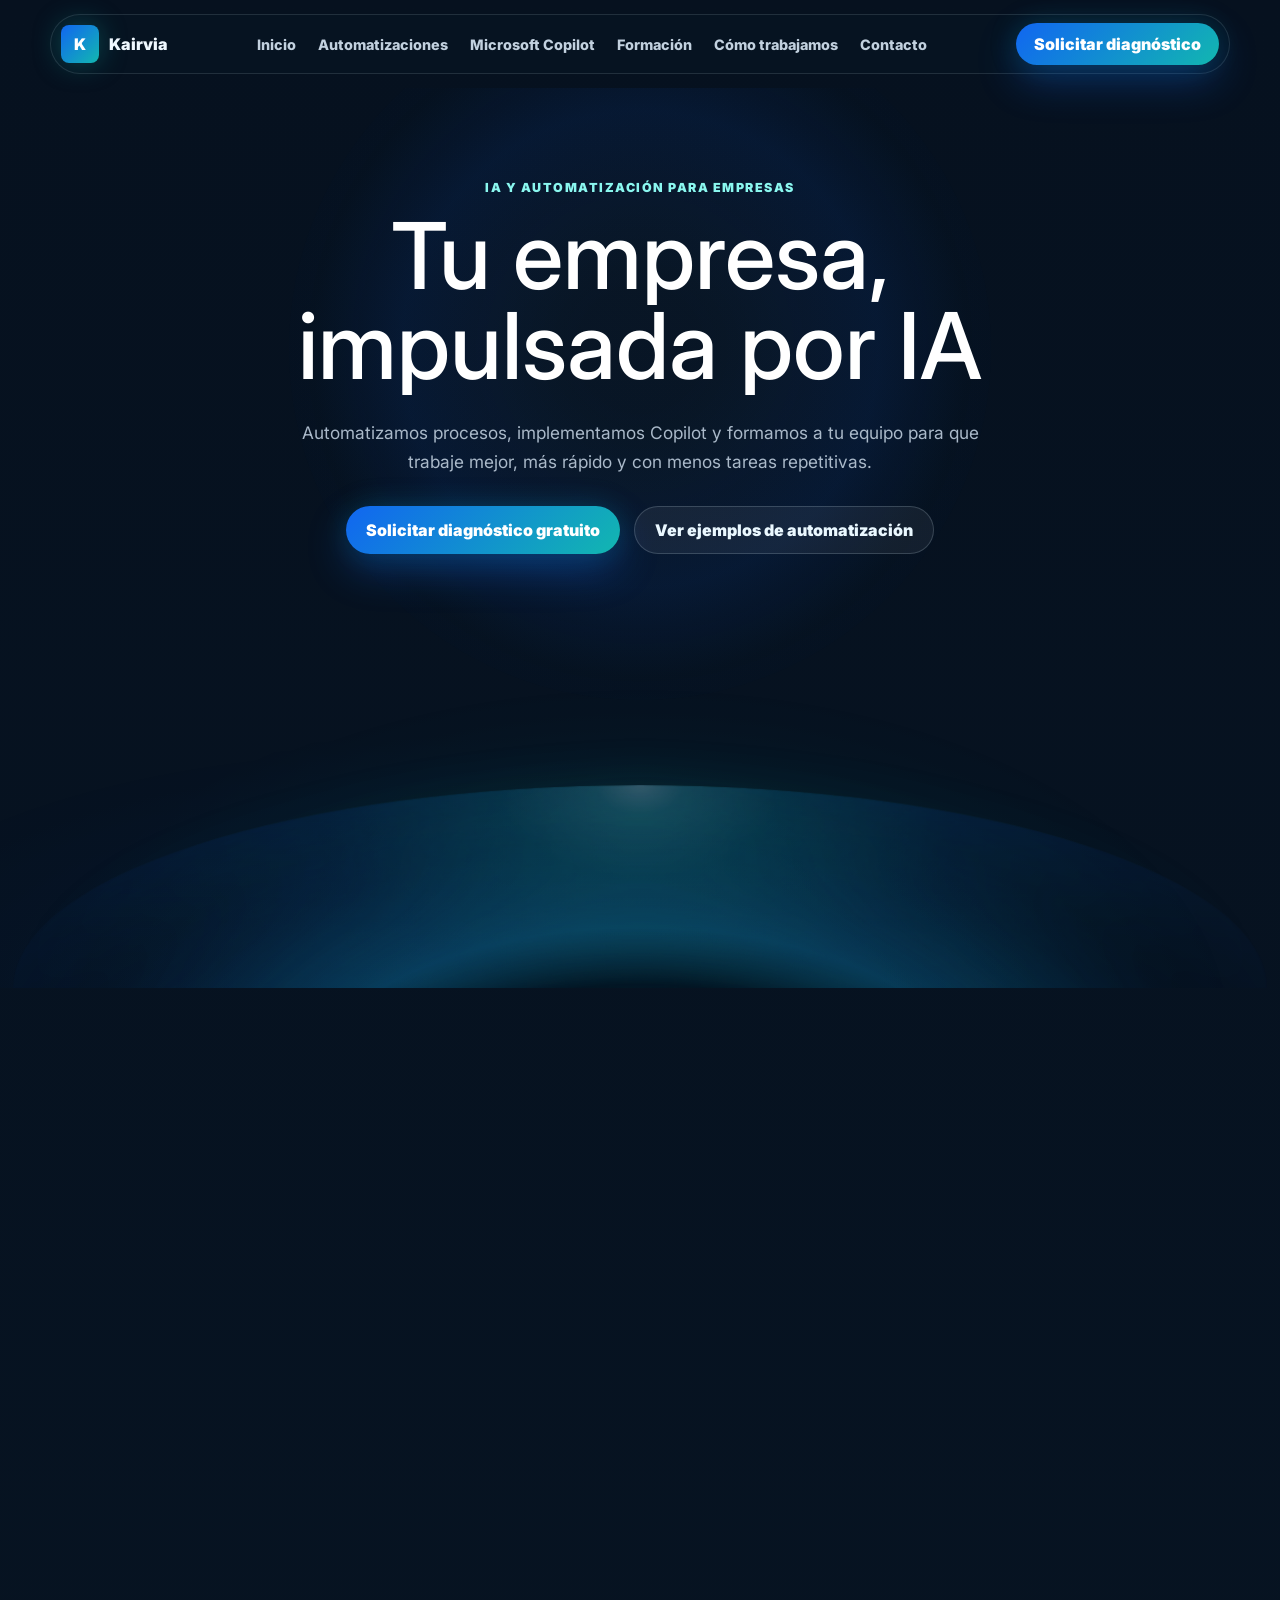
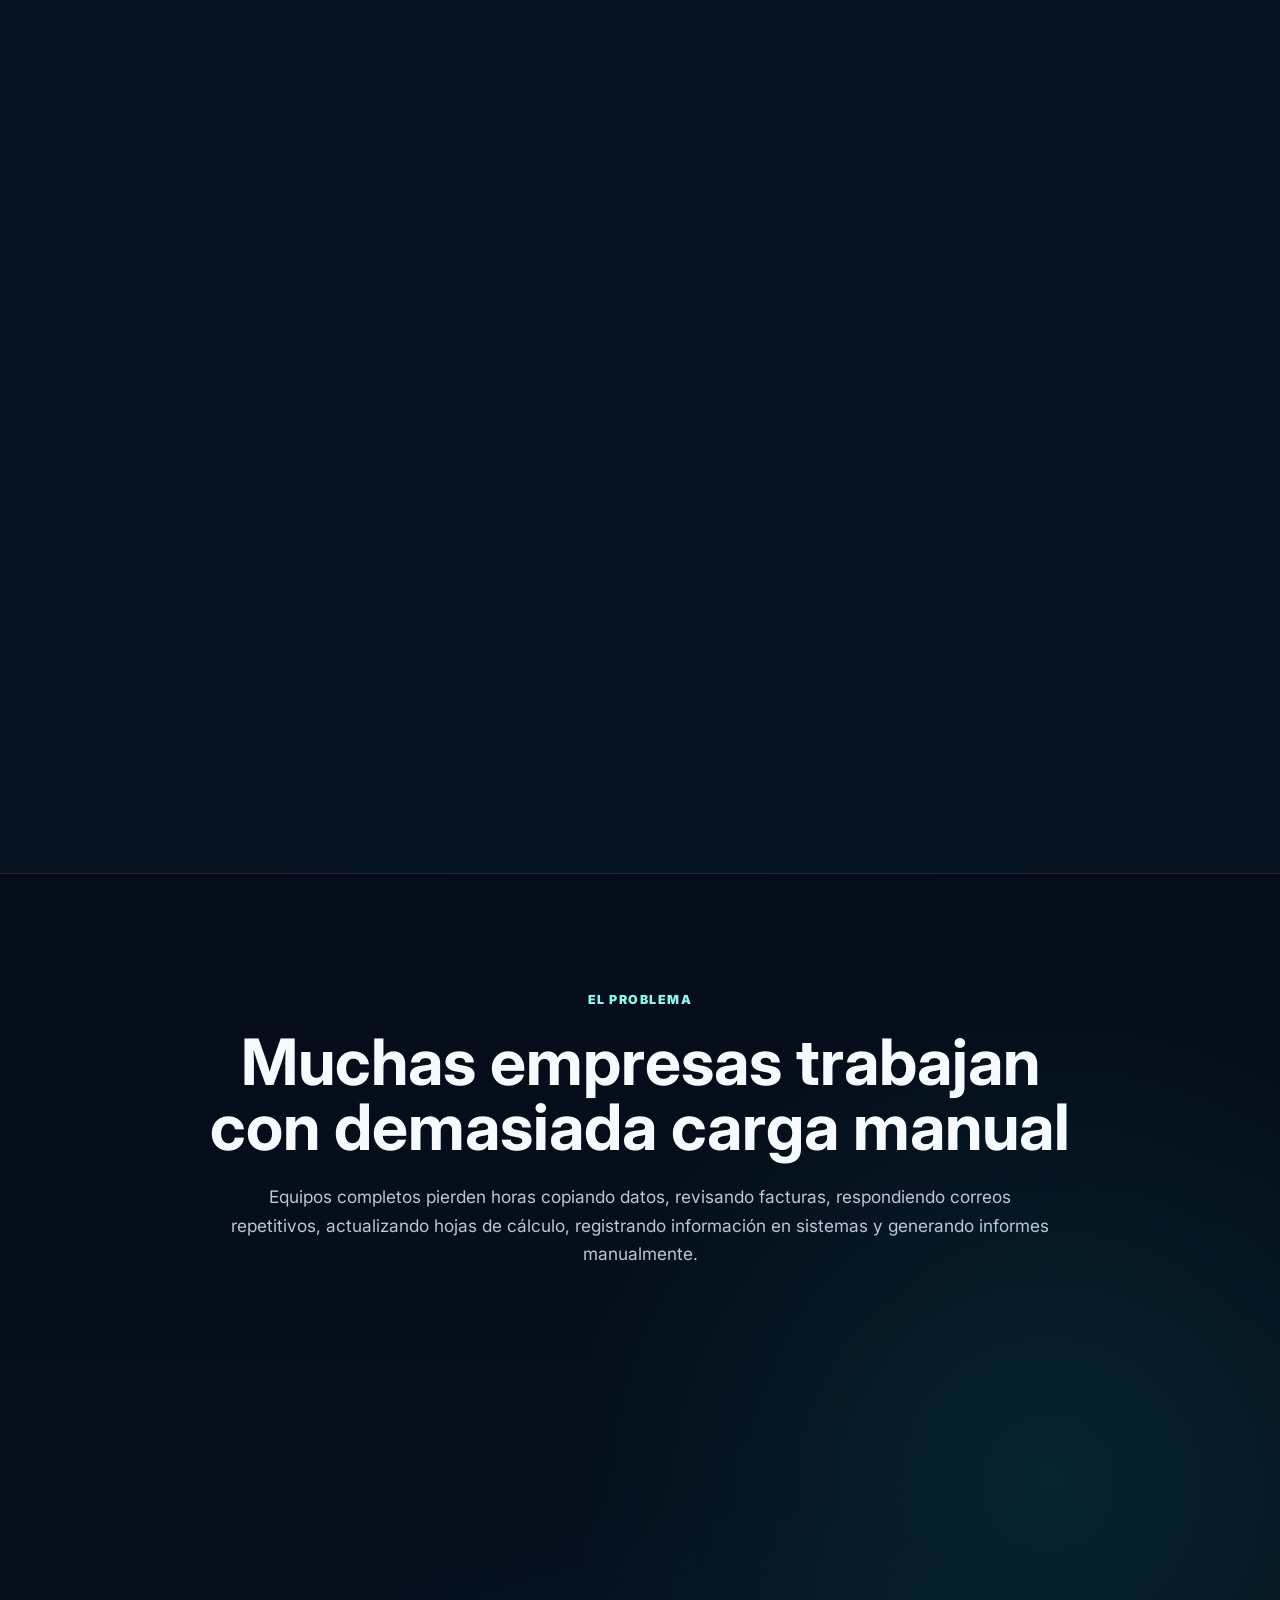
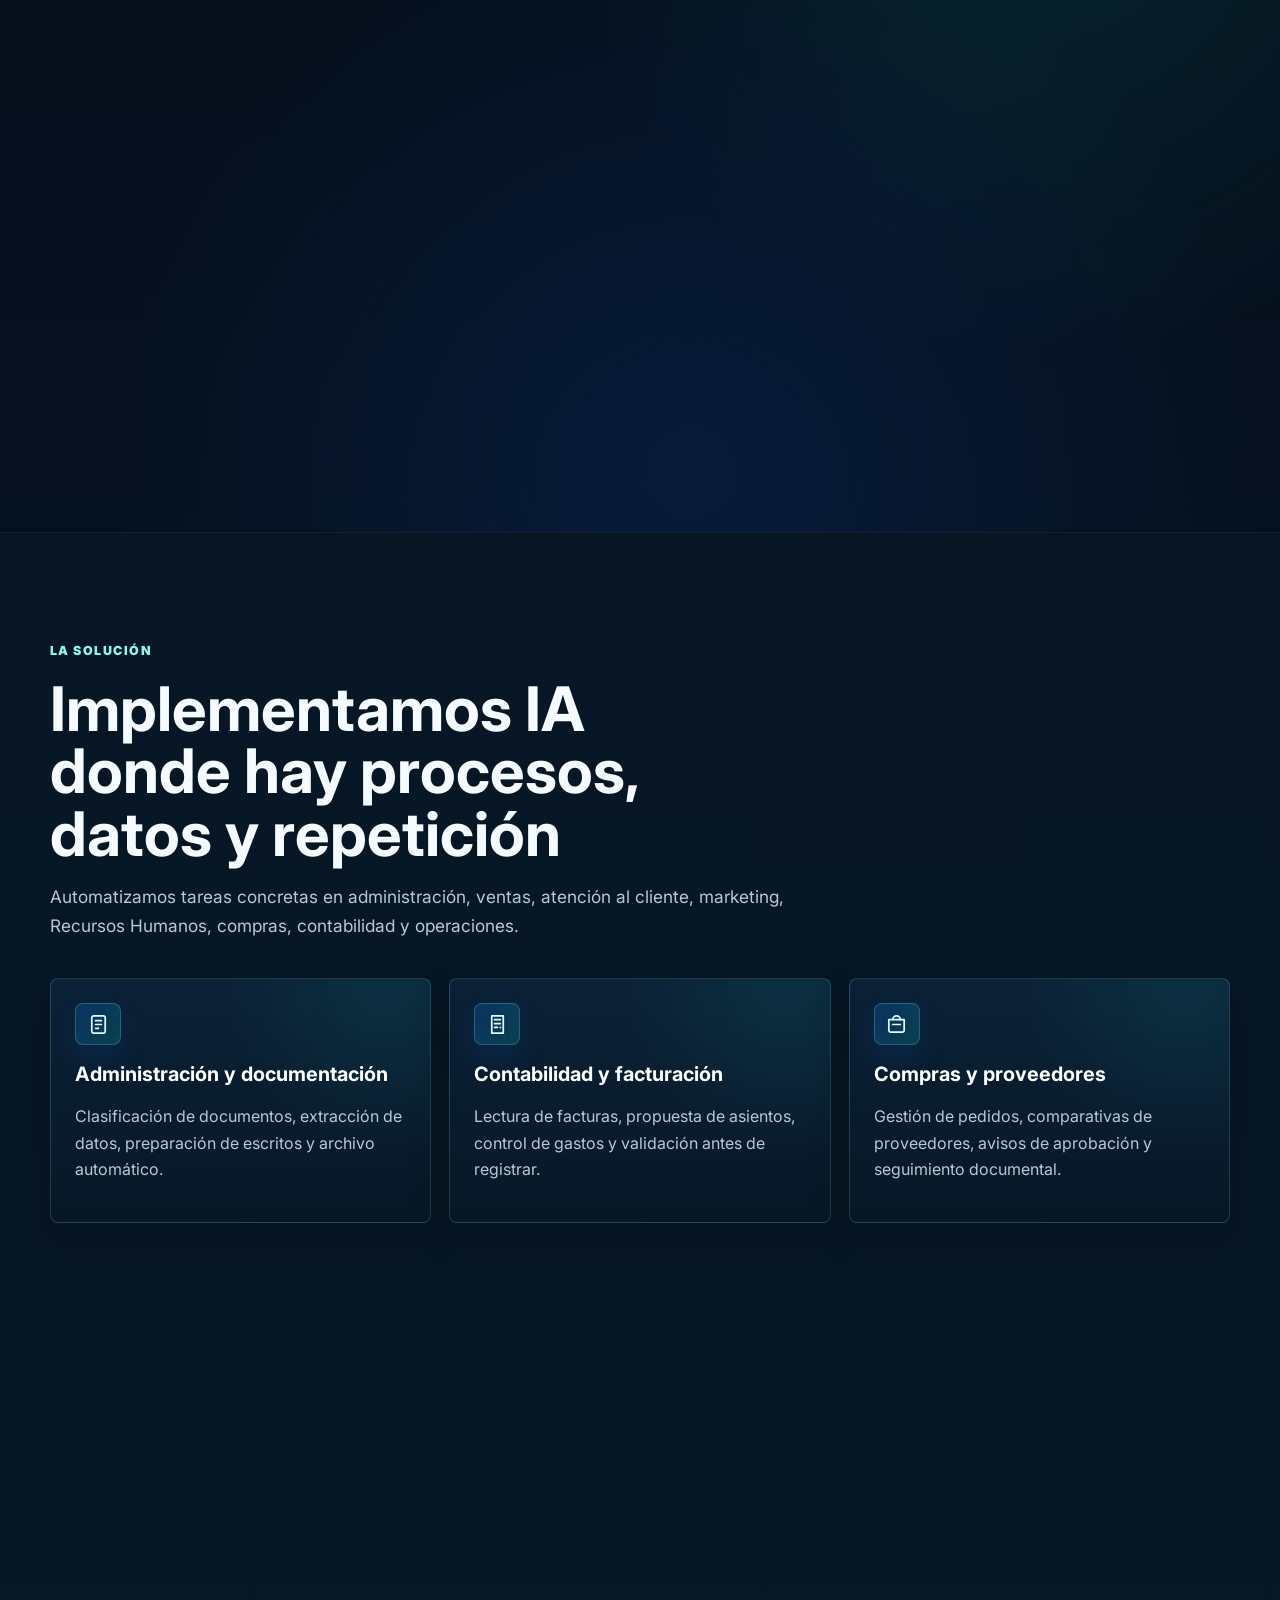
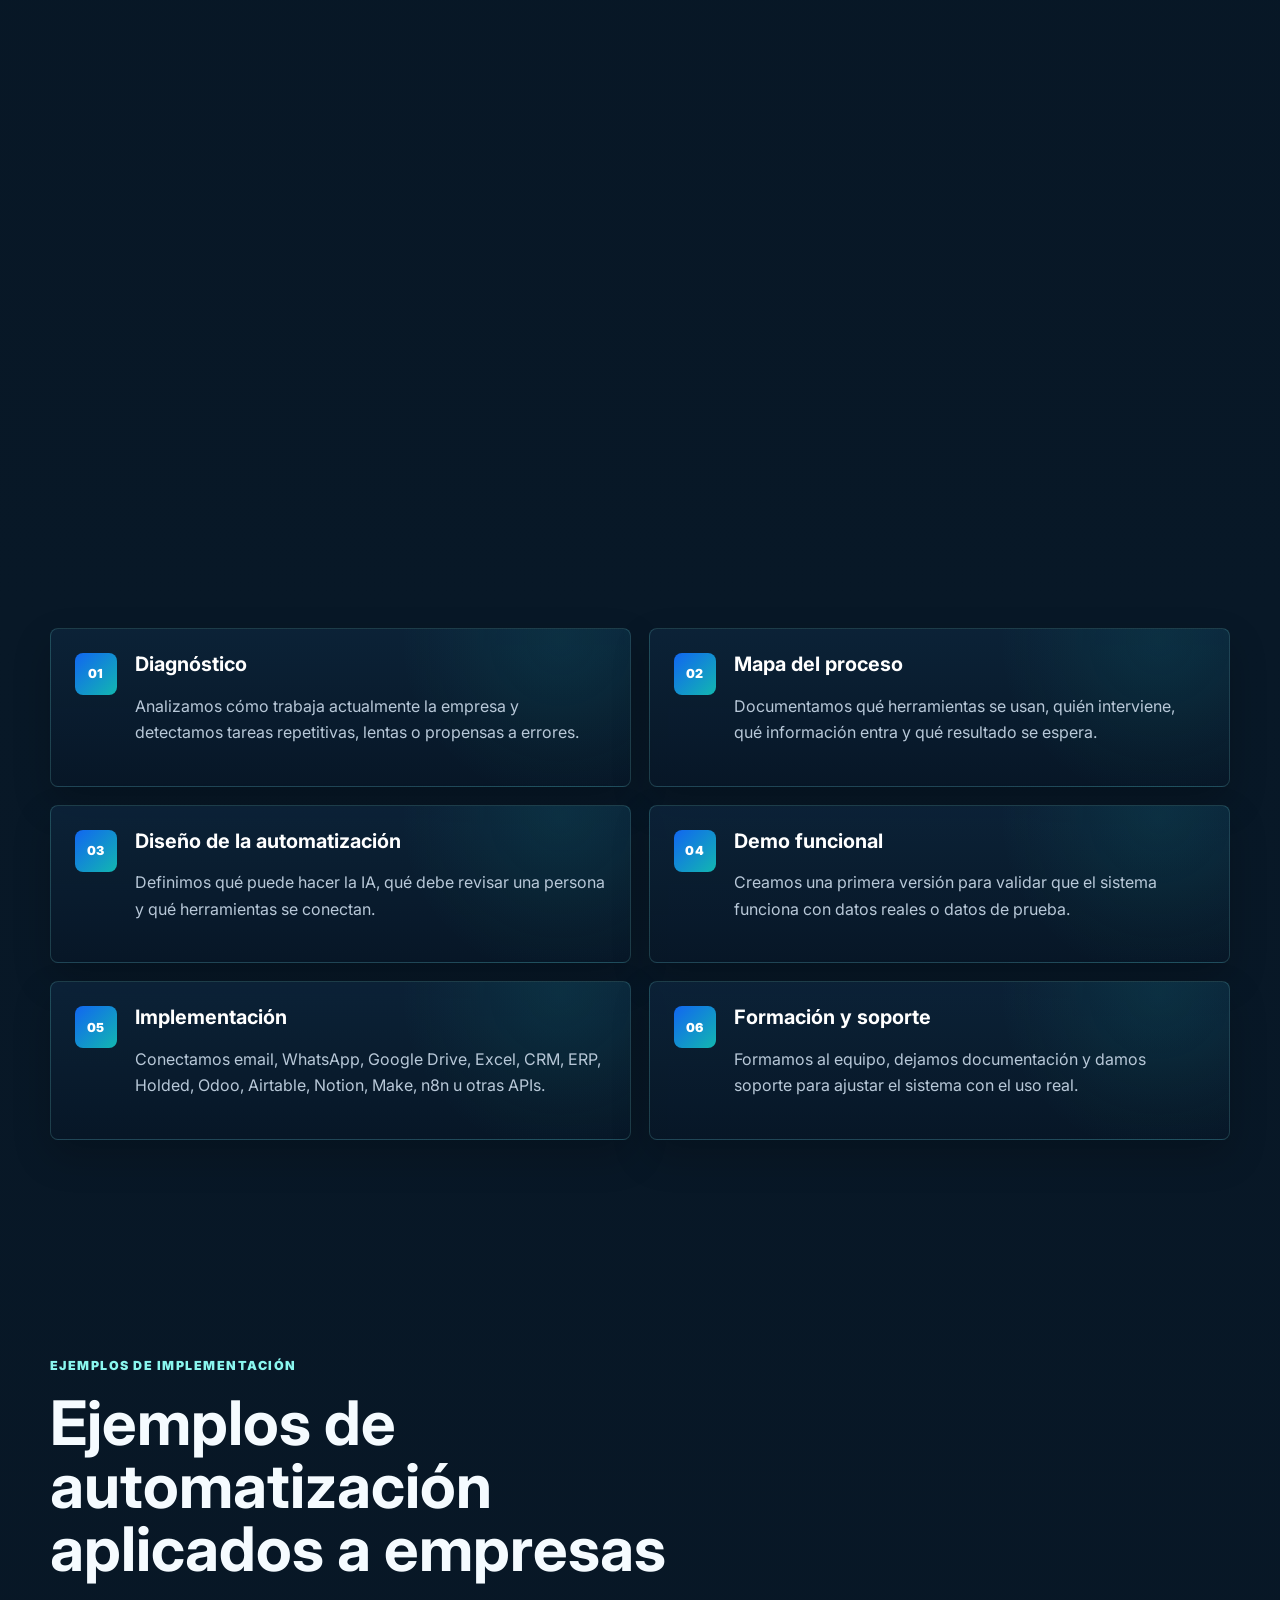
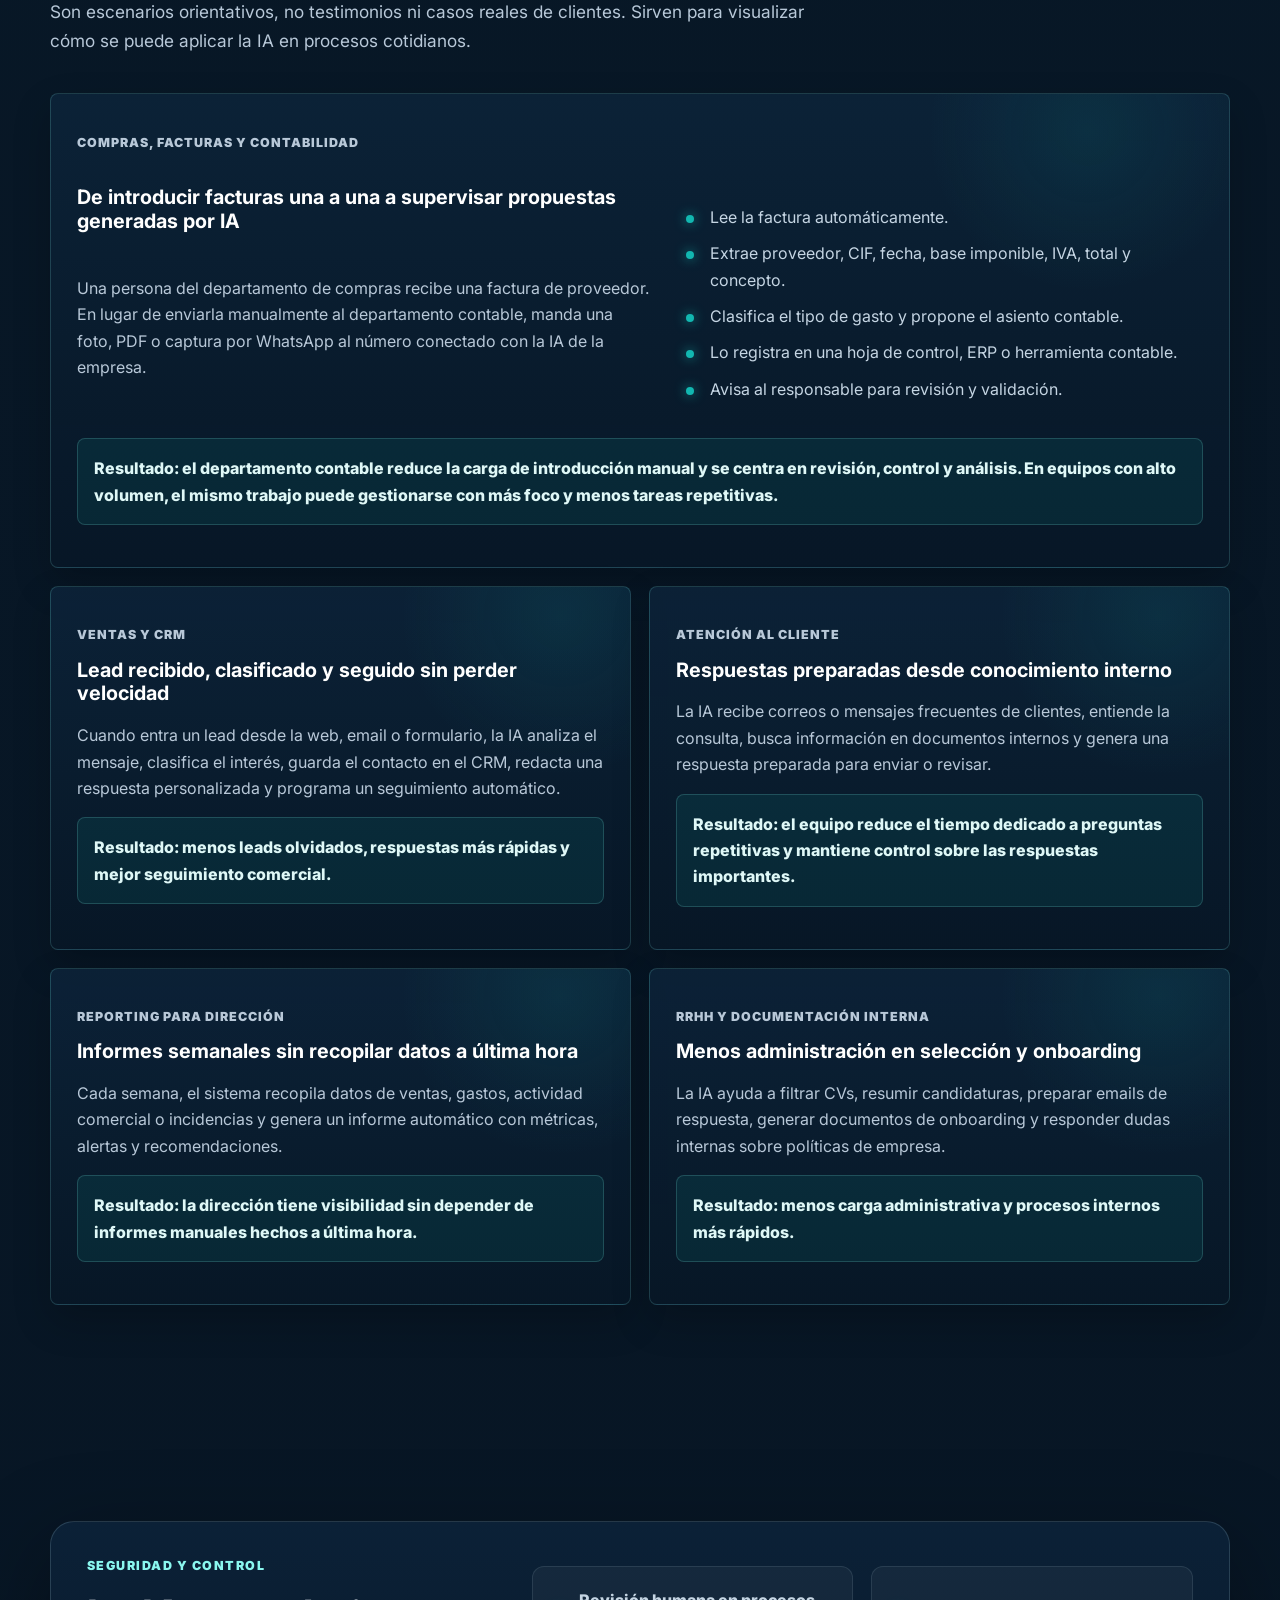
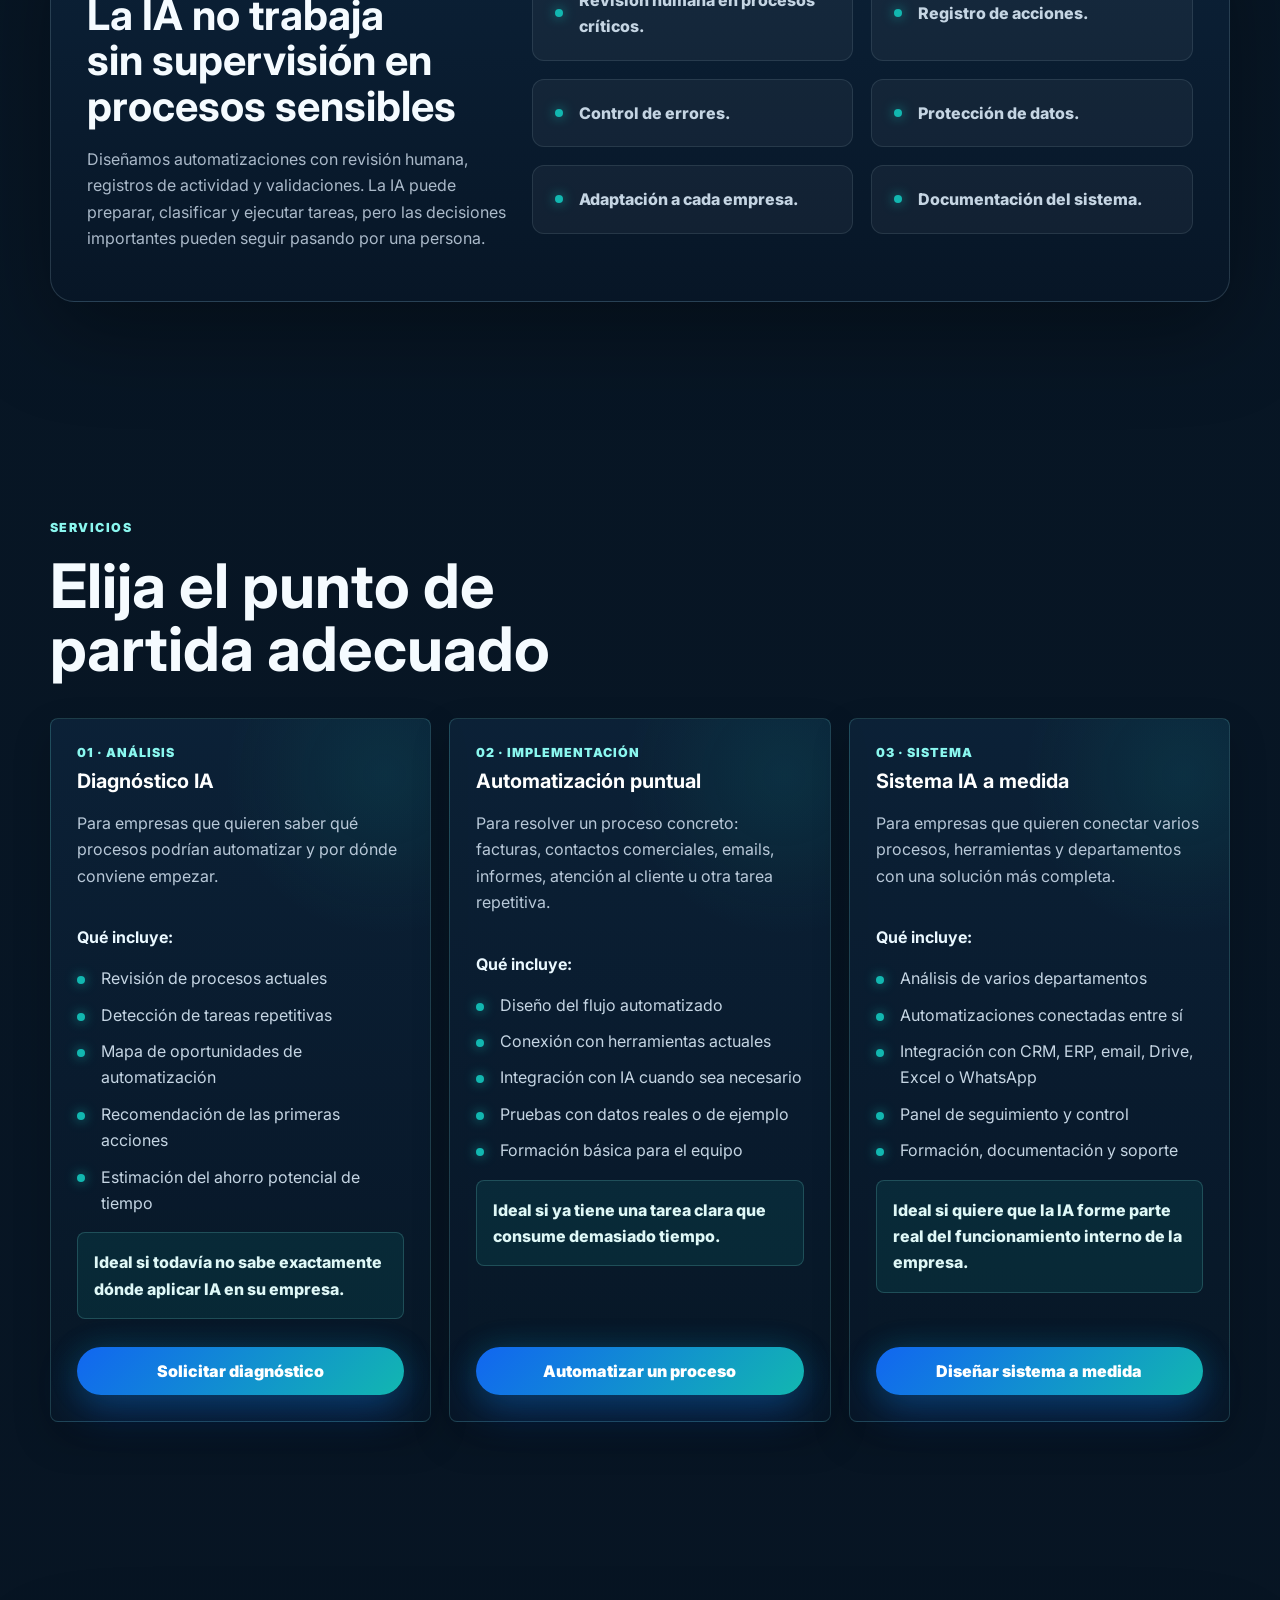
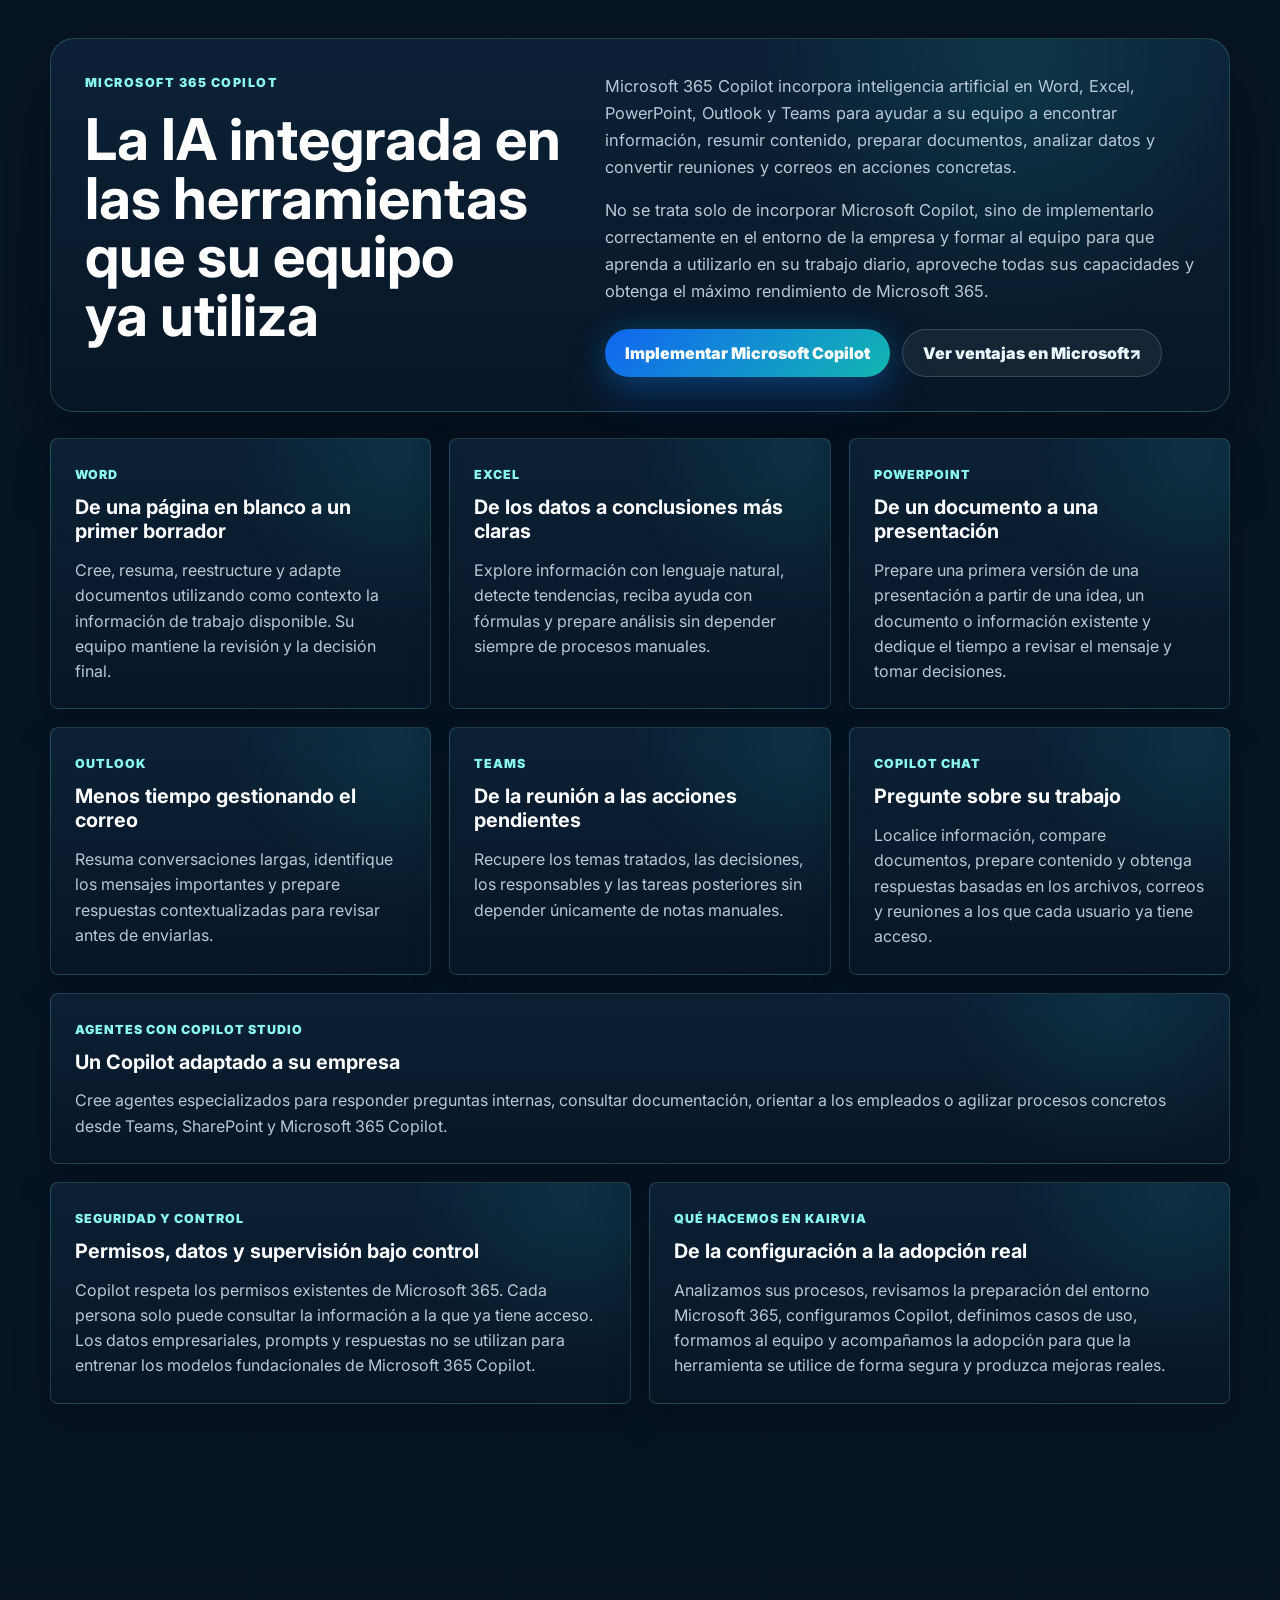
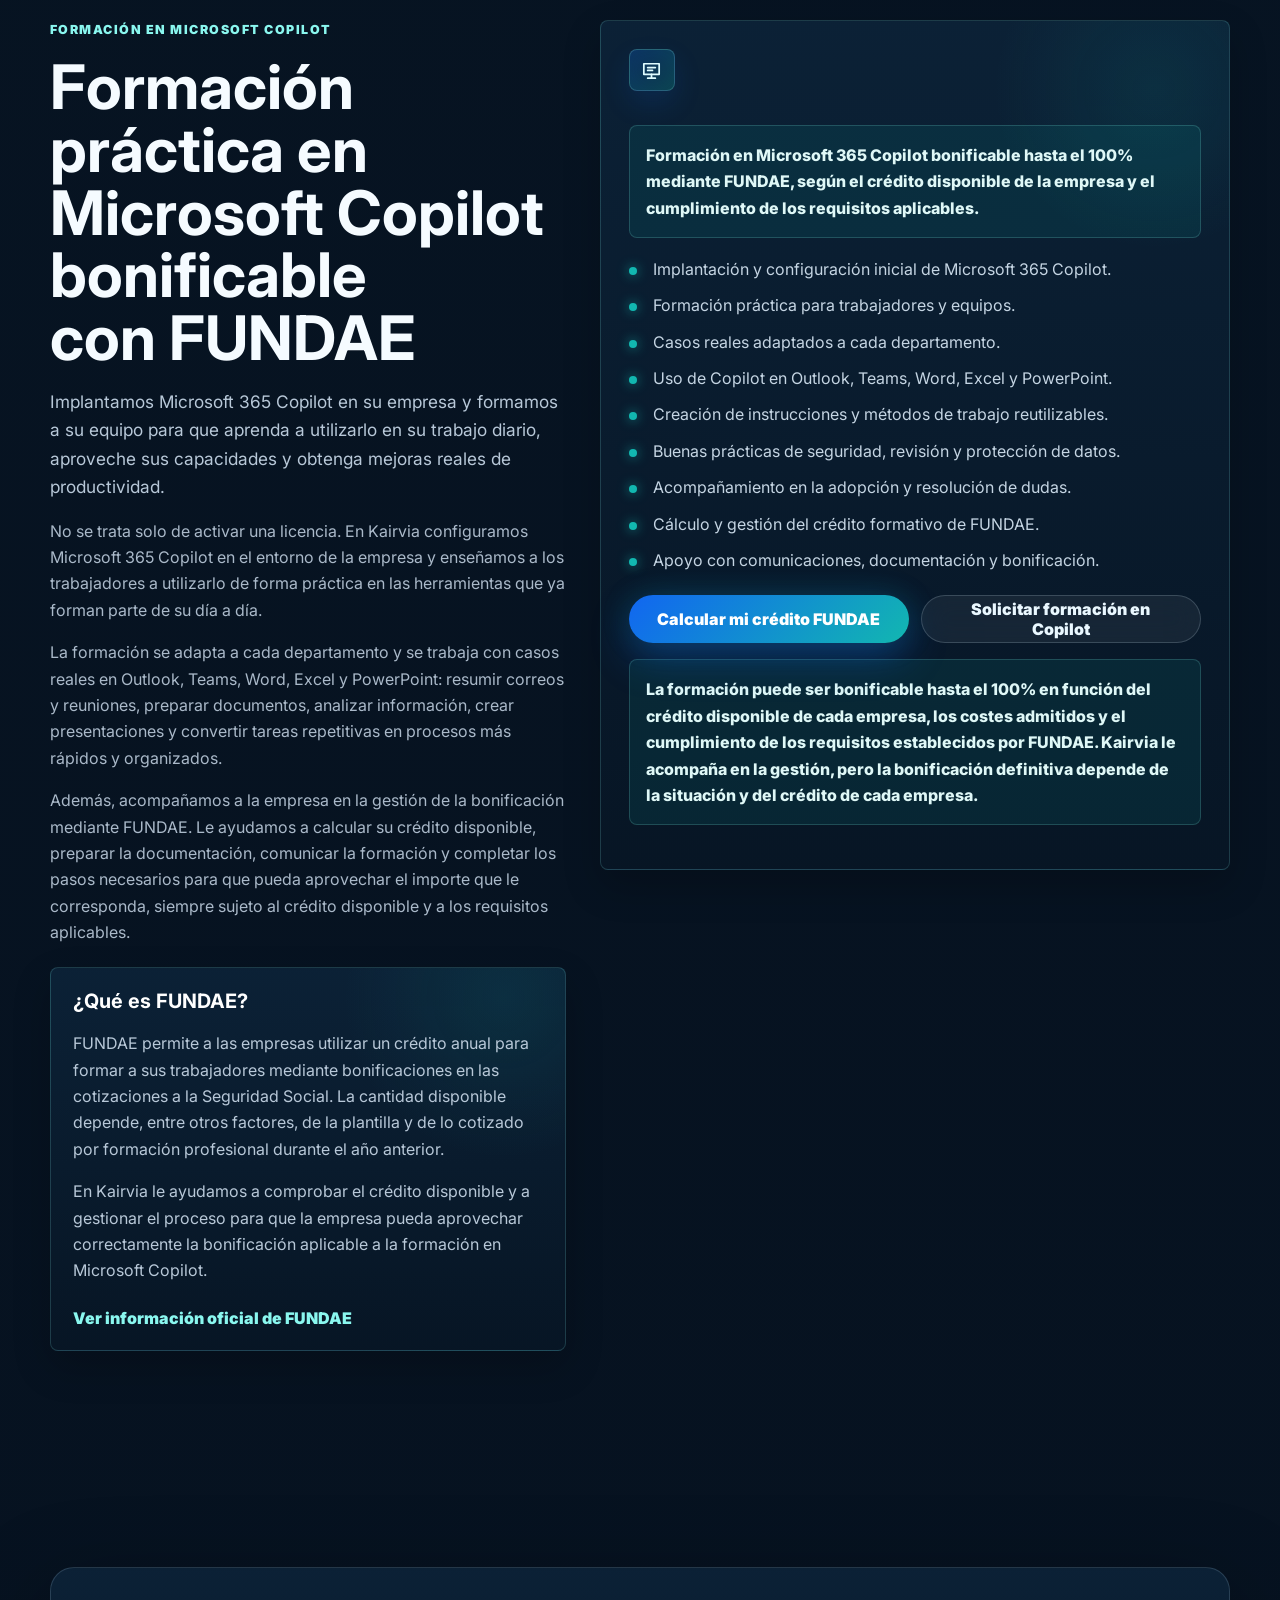
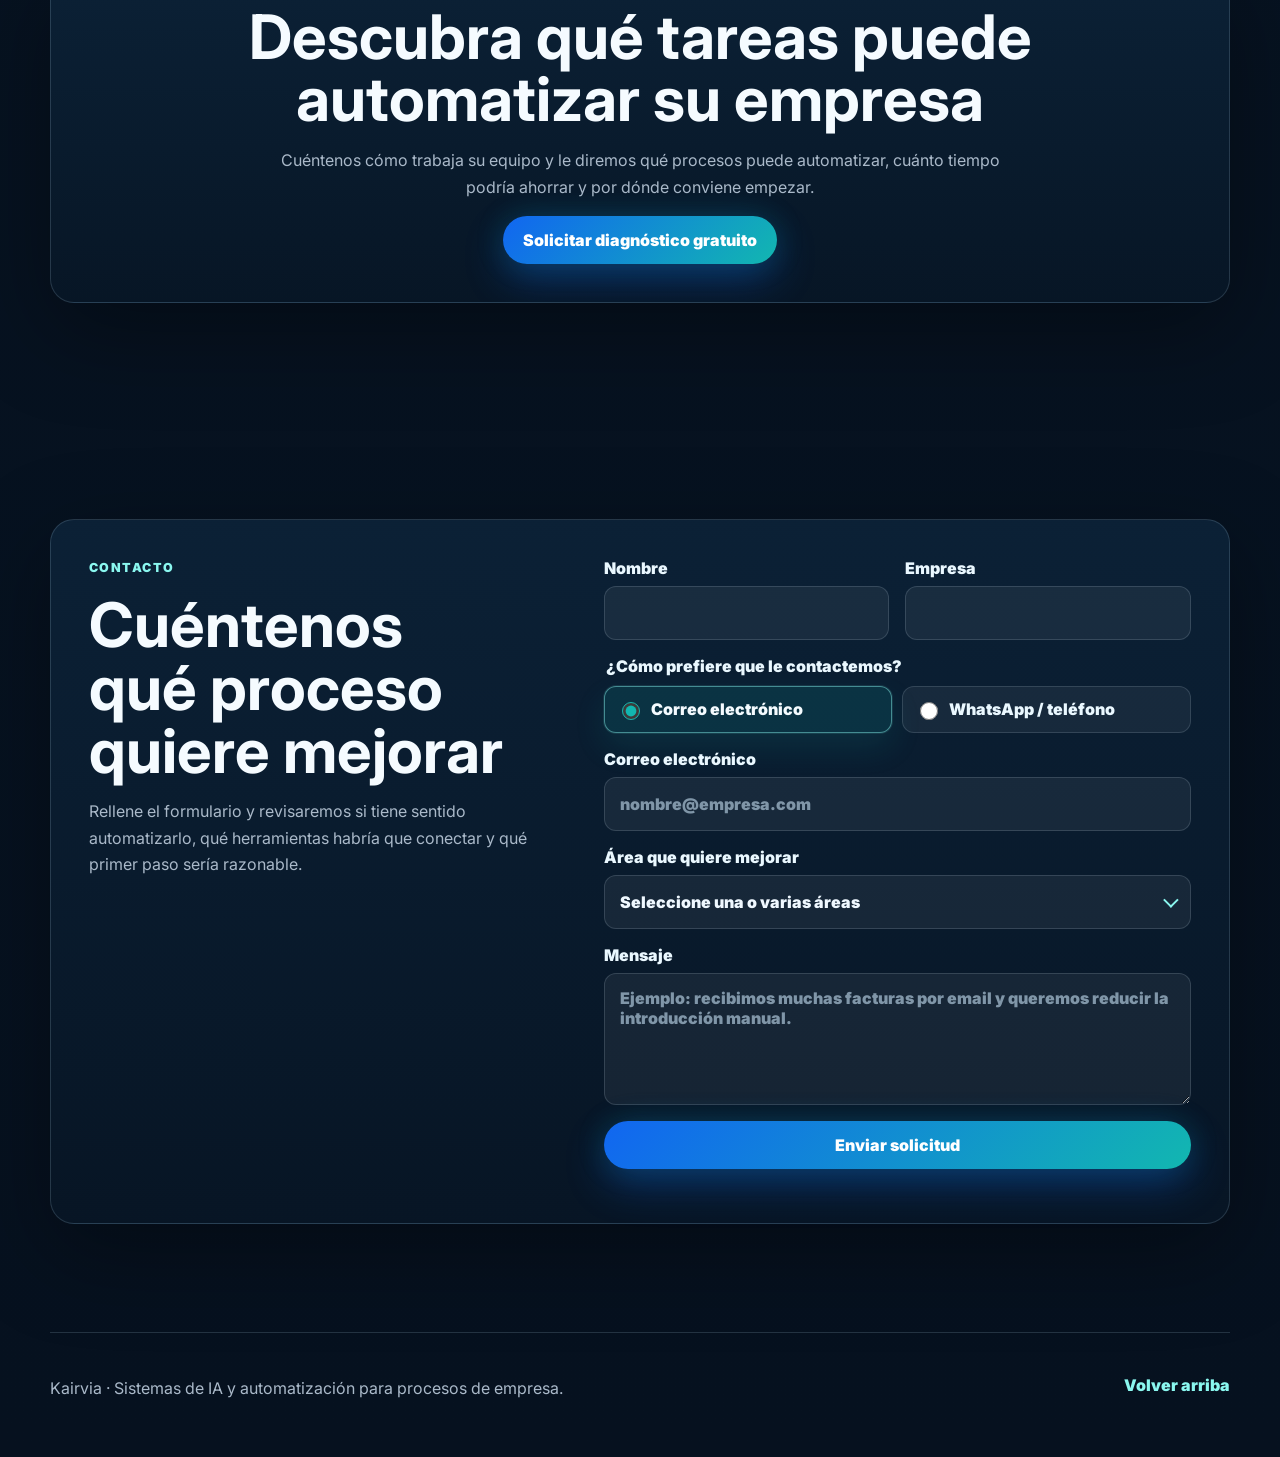
==== commit 80673b5c: "Actualiza Copilot y FUNDAE" ====
--- a/index.html
+++ b/index.html
@@ -20,7 +20,7 @@
       href="https://fonts.googleapis.com/css2?family=Inter:wght@400;500;600;700;800;900&display=swap"
       rel="stylesheet"
     />
-    <link rel="stylesheet" href="styles.css?v=20260728-problem-title-balance" />
+    <link rel="stylesheet" href="styles.css?v=20260729-fundae-official-notice" />
   </head>
   <body>
     <header class="site-header" id="inicio">
@@ -502,35 +502,125 @@
         </div>
       </section>
 
-      <span class="anchor-target" id="copilot" aria-hidden="true"></span>
+      <section class="copilot-section section-pad" id="copilot">
+        <div class="copilot-hero reveal">
+          <div>
+            <p class="eyebrow">Microsoft 365 Copilot</p>
+            <h2>La IA integrada en las herramientas que su equipo ya utiliza</h2>
+          </div>
+          <div class="copilot-intro">
+            <p>
+              Microsoft 365 Copilot incorpora inteligencia artificial en Word, Excel,
+              PowerPoint, Outlook y Teams para ayudar a su equipo a encontrar información,
+              resumir contenido, preparar documentos, analizar datos y convertir reuniones
+              y correos en acciones concretas.
+            </p>
+            <p>
+              No se trata solo de incorporar Microsoft Copilot, sino de implementarlo correctamente
+              en el entorno de la empresa y formar al equipo para que aprenda a utilizarlo en su
+              trabajo diario, aproveche todas sus capacidades y obtenga el máximo rendimiento de
+              Microsoft 365.
+            </p>
+            <div class="copilot-actions">
+              <button class="btn btn-primary" type="button" data-copilot-open>Implementar Microsoft Copilot</button>
+              <a class="btn btn-secondary" href="https://www.microsoft.com/es-es/microsoft-365-copilot/business" target="_blank" rel="noopener noreferrer">Ver ventajas en Microsoft <span aria-hidden="true">↗</span></a>
+            </div>
+          </div>
+        </div>
+
+        <div class="copilot-grid">
+          <article class="copilot-card reveal">
+            <span>Word</span>
+            <h3>De una página en blanco a un primer borrador</h3>
+            <p>Cree, resuma, reestructure y adapte documentos utilizando como contexto la información de trabajo disponible. Su equipo mantiene la revisión y la decisión final.</p>
+          </article>
+          <article class="copilot-card reveal">
+            <span>Excel</span>
+            <h3>De los datos a conclusiones más claras</h3>
+            <p>Explore información con lenguaje natural, detecte tendencias, reciba ayuda con fórmulas y prepare análisis sin depender siempre de procesos manuales.</p>
+          </article>
+          <article class="copilot-card reveal">
+            <span>PowerPoint</span>
+            <h3>De un documento a una presentación</h3>
+            <p>Prepare una primera versión de una presentación a partir de una idea, un documento o información existente y dedique el tiempo a revisar el mensaje y tomar decisiones.</p>
+          </article>
+          <article class="copilot-card reveal">
+            <span>Outlook</span>
+            <h3>Menos tiempo gestionando el correo</h3>
+            <p>Resuma conversaciones largas, identifique los mensajes importantes y prepare respuestas contextualizadas para revisar antes de enviarlas.</p>
+          </article>
+          <article class="copilot-card reveal">
+            <span>Teams</span>
+            <h3>De la reunión a las acciones pendientes</h3>
+            <p>Recupere los temas tratados, las decisiones, los responsables y las tareas posteriores sin depender únicamente de notas manuales.</p>
+          </article>
+          <article class="copilot-card reveal">
+            <span>Copilot Chat</span>
+            <h3>Pregunte sobre su trabajo</h3>
+            <p>Localice información, compare documentos, prepare contenido y obtenga respuestas basadas en los archivos, correos y reuniones a los que cada usuario ya tiene acceso.</p>
+          </article>
+          <article class="copilot-card copilot-card-wide reveal">
+            <span>Agentes con Copilot Studio</span>
+            <h3>Un Copilot adaptado a su empresa</h3>
+            <p>Cree agentes especializados para responder preguntas internas, consultar documentación, orientar a los empleados o agilizar procesos concretos desde Teams, SharePoint y Microsoft 365 Copilot.</p>
+          </article>
+        </div>
+
+        <div class="copilot-bottom-grid">
+          <article class="copilot-info-card reveal">
+            <span>Seguridad y control</span>
+            <h3>Permisos, datos y supervisión bajo control</h3>
+            <p>Copilot respeta los permisos existentes de Microsoft 365. Cada persona solo puede consultar la información a la que ya tiene acceso. Los datos empresariales, prompts y respuestas no se utilizan para entrenar los modelos fundacionales de Microsoft 365 Copilot.</p>
+          </article>
+          <article class="copilot-info-card reveal">
+            <span>Qué hacemos en Kairvia</span>
+            <h3>De la configuración a la adopción real</h3>
+            <p>Analizamos sus procesos, revisamos la preparación del entorno Microsoft 365, configuramos Copilot, definimos casos de uso, formamos al equipo y acompañamos la adopción para que la herramienta se utilice de forma segura y produzca mejoras reales.</p>
+          </article>
+        </div>
+      </section>
+
       <section class="training section-pad" id="formacion">
         <div class="training-layout">
           <div class="training-copy reveal">
-            <p class="eyebrow">Formación para equipos</p>
-            <h2>Formación en IA bonificable con FUNDAE</h2>
+            <p class="eyebrow">Formación en Microsoft Copilot</p>
+            <h2>Formación práctica en Microsoft Copilot bonificable con FUNDAE</h2>
             <p class="section-lead">
-              Capacite a su equipo en inteligencia artificial y Microsoft Copilot
-              aprovechando el crédito formativo de su empresa.
+              Implantamos Microsoft 365 Copilot en su empresa y formamos a su equipo
+              para que aprenda a utilizarlo en su trabajo diario, aproveche sus
+              capacidades y obtenga mejoras reales de productividad.
             </p>
             <p>
-              En Kairvia ayudamos a las empresas a formar a sus trabajadores en el
-              uso práctico de la inteligencia artificial aplicada al día a día:
-              productividad, automatización, redacción de emails, análisis de
-              documentos, reuniones, Excel, Outlook, Teams y Microsoft Copilot.
+              No se trata solo de activar una licencia. En Kairvia configuramos
+              Microsoft 365 Copilot en el entorno de la empresa y enseñamos a los
+              trabajadores a utilizarlo de forma práctica en las herramientas que ya
+              forman parte de su día a día.
             </p>
             <p>
-              Además, acompañamos a la empresa en el proceso para que la formación
-              pueda bonificarse a través de FUNDAE, reduciendo o incluso eliminando
-              el coste final, siempre en función del crédito formativo disponible y
-              del cumplimiento de los requisitos aplicables.
+              La formación se adapta a cada departamento y se trabaja con casos reales
+              en Outlook, Teams, Word, Excel y PowerPoint: resumir correos y reuniones,
+              preparar documentos, analizar información, crear presentaciones y convertir
+              tareas repetitivas en procesos más rápidos y organizados.
+            </p>
+            <p>
+              Además, acompañamos a la empresa en la gestión de la bonificación mediante
+              FUNDAE. Le ayudamos a calcular su crédito disponible, preparar la documentación,
+              comunicar la formación y completar los pasos necesarios para que pueda
+              aprovechar el importe que le corresponda, siempre sujeto al crédito disponible
+              y a los requisitos aplicables.
             </p>
             <div class="fundae-info">
               <h3>¿Qué es FUNDAE?</h3>
               <p>
-                FUNDAE es la Fundación Estatal para la Formación en el Empleo.
-                Permite a las empresas utilizar su crédito formativo para formar a
-                sus trabajadores mediante bonificaciones en las cuotas que pagan a
-                la Seguridad Social.
+                FUNDAE permite a las empresas utilizar un crédito anual para formar a sus
+                trabajadores mediante bonificaciones en las cotizaciones a la Seguridad
+                Social. La cantidad disponible depende, entre otros factores, de la plantilla
+                y de lo cotizado por formación profesional durante el año anterior.
+              </p>
+              <p>
+                En Kairvia le ayudamos a comprobar el crédito disponible y a gestionar el
+                proceso para que la empresa pueda aprovechar correctamente la bonificación
+                aplicable a la formación en Microsoft Copilot.
               </p>
               <a
                 class="text-link"
@@ -552,19 +642,27 @@
                 <path d="M8 13h5" />
               </svg>
             </div>
-            <p class="training-badge">Formación en IA bonificable hasta el 100% a través de FUNDAE.</p>
+            <p class="training-badge">Formación en Microsoft 365 Copilot bonificable hasta el 100% mediante FUNDAE, según el crédito disponible de la empresa y el cumplimiento de los requisitos aplicables.</p>
             <ul class="training-list">
-              <li>Formación práctica en IA para equipos</li>
-              <li>Casos reales adaptados a cada departamento</li>
-              <li>Uso de Microsoft Copilot, ChatGPT y herramientas de productividad</li>
-              <li>Posibilidad de bonificación mediante FUNDAE</li>
-              <li>Apoyo en la gestión y documentación necesaria</li>
-              <li>Implantación orientada a resultados y ahorro de tiempo</li>
+              <li>Implantación y configuración inicial de Microsoft 365 Copilot.</li>
+              <li>Formación práctica para trabajadores y equipos.</li>
+              <li>Casos reales adaptados a cada departamento.</li>
+              <li>Uso de Copilot en Outlook, Teams, Word, Excel y PowerPoint.</li>
+              <li>Creación de instrucciones y métodos de trabajo reutilizables.</li>
+              <li>Buenas prácticas de seguridad, revisión y protección de datos.</li>
+              <li>Acompañamiento en la adopción y resolución de dudas.</li>
+              <li>Cálculo y gestión del crédito formativo de FUNDAE.</li>
+              <li>Apoyo con comunicaciones, documentación y bonificación.</li>
             </ul>
-            <button class="btn btn-primary fundae-calculator-trigger" type="button" data-fundae-open>Calcular mi crédito FUNDAE</button>
+            <div class="training-actions">
+              <button class="btn btn-primary fundae-calculator-trigger" type="button" data-fundae-open>Calcular mi crédito FUNDAE</button>
+              <button class="btn btn-secondary" type="button" data-copilot-open>Solicitar formación en Copilot</button>
+            </div>
             <p class="training-note">
-              La bonificación está sujeta al crédito disponible de cada empresa y
-              al cumplimiento de los requisitos establecidos por FUNDAE.
+              La formación puede ser bonificable hasta el 100% en función del crédito
+              disponible de cada empresa, los costes admitidos y el cumplimiento de los
+              requisitos establecidos por FUNDAE. Kairvia le acompaña en la gestión, pero
+              la bonificación definitiva depende de la situación y del crédito de cada empresa.
             </p>
           </div>
         </div>
@@ -654,6 +752,6 @@
       <a href="#inicio">Volver arriba</a>
     </footer>
 
-    <script src="script.js?v=20260728-problem-title-balance"></script>
+    <script src="script.js?v=20260729-fundae-official-notice"></script>
   </body>
 </html>
--- a/styles.css
+++ b/styles.css
@@ -735,10 +735,13 @@
 .cta-panel p { max-width: 720px; margin-left: auto; margin-right: auto; }
 
 .contact-layout { display: grid; grid-template-columns: .85fr 1.15fr; gap: 34px; align-items: start; }
-.contact-form, .fundae-calculator-form, .diagnostic-form { display: grid; grid-template-columns: repeat(2, minmax(0, 1fr)); gap: 16px; }
-.contact-form label, .fundae-calculator-form label, .diagnostic-form label, .form-field, .contact-method { display: grid; gap: 8px; color: #eaf8ff; font-weight: 900; }
+.contact-form, .fundae-calculator-form, .diagnostic-form, .copilot-form { display: grid; grid-template-columns: repeat(2, minmax(0, 1fr)); gap: 16px; }
+.contact-form label, .fundae-calculator-form label, .diagnostic-form label, .copilot-form label, .form-field, .contact-method { display: grid; gap: 8px; color: #eaf8ff; font-weight: 900; }
 .full { grid-column: 1 / -1; }
-input, textarea, .area-multiselect-toggle { width: 100%; min-height: 54px; padding: 14px 15px; color: #eff8ff; background: rgba(255,255,255,.06); border: 1px solid rgba(218,241,255,.15); border-radius: 12px; outline: none; }
+input, textarea, select, .area-multiselect-toggle { width: 100%; min-height: 54px; padding: 14px 15px; color: #eff8ff; background: rgba(255,255,255,.06); border: 1px solid rgba(218,241,255,.15); border-radius: 12px; outline: none; }
+select { appearance: none; color: #eff8ff; background-color: rgba(255,255,255,.06); color-scheme: dark; }
+select option { color: #0f2236; background-color: #f8fbff; }
+select option:checked { color: #06111f; background-color: #d9f6ff; }
 textarea { resize: vertical; min-height: 132px; }
 ::placeholder { color: #8096a8; }
 .area-multiselect { position: relative; z-index: 5; }
@@ -754,8 +757,8 @@
 .area-multiselect-panel label { display: flex; grid-template-columns: none; align-items: center; gap: 10px; min-height: 42px; padding: 8px 10px; color: #d7e7f2; font-weight: 800; border-radius: 10px; cursor: pointer; }
 .area-multiselect-panel label:hover, .area-multiselect-panel label:focus-within { background: rgba(30, 214, 200, .12); color: #f4fbff; }
 .area-multiselect-panel input { width: 18px; min-height: 18px; padding: 0; accent-color: var(--teal); }
-.form-note, .diagnostic-status { margin: 0; font-weight: 800; }
-.form-note.error, .diagnostic-status.error { color: #ffb4b4; }
+.form-note, .diagnostic-status, .copilot-status { margin: 0; font-weight: 800; }
+.form-note.error, .diagnostic-status.error, .copilot-status.error { color: #ffb4b4; }
 
 .footer { width: min(var(--max), calc(100% - 32px)); margin: 0 auto; padding: 42px 0 56px; }
 .footer-grid { display: grid; grid-template-columns: 1fr 1.4fr .8fr .8fr; gap: 28px; padding-top: 28px; border-top: 1px solid var(--line); }
@@ -770,6 +773,7 @@
 .fundae-modal-backdrop { position: fixed; inset: 0; background: rgba(0,0,0,.66); backdrop-filter: blur(8px); }
 .fundae-modal-panel { position: relative; z-index: 1; width: min(760px, 92vw); max-height: min(860px, 90vh); overflow-x: hidden; overflow-y: auto; padding: 28px; color: var(--ink); background: linear-gradient(180deg, rgba(11,31,51,.98), rgba(7,20,34,.98)); border: 1px solid rgba(218,241,255,.16); border-radius: 20px; box-shadow: var(--shadow); }
 .diagnostic-modal-panel { width: min(720px, 92vw); }
+.copilot-modal-panel { width: min(840px, 94vw); }
 .diagnostic-modal-panel h2 {
   max-width: 560px;
   font-size: clamp(2.15rem, 4vw, 3.05rem);
@@ -782,19 +786,27 @@
 .fundae-modal-close { position: absolute; top: 14px; right: 14px; width: 34px; height: 34px; display: grid; place-items: center; color: #9fb3c3; background: transparent; border: 0; border-radius: 50%; font-size: 22px; }
 .fundae-modal-close:hover { color: white; background: rgba(255,255,255,.06); }
 .fundae-modal-copy { margin-top: 0; }
+.fundae-modal-copy p { margin: 0 0 12px; }
+.fundae-official-links { display: flex; flex-wrap: wrap; gap: 10px; margin: 14px 0 2px; }
+.fundae-official-links .btn { flex: 1 1 250px; min-height: 44px; font-size: .92rem; }
 .contact-method { margin: 0; padding: 0; border: 0; }
 .contact-method legend { margin-bottom: 10px; color: #eaf8ff; font-weight: 900; }
 .contact-method-options { display: grid; grid-template-columns: repeat(2, 1fr); gap: 10px; }
 .contact-method-option { display: flex !important; align-items: center; gap: 10px; padding: 12px; background: rgba(255,255,255,.055); border: 1px solid rgba(218,241,255,.14); border-radius: 12px; }
 .contact-method-option input { width: 18px; min-height: 18px; padding: 0; accent-color: var(--teal); }
-.contact-form .contact-method-option:has(input:checked) {
+.contact-form .contact-method-option:has(input:checked),
+.diagnostic-form .contact-method-option:has(input:checked),
+.fundae-calculator-form .contact-method-option:has(input:checked),
+.copilot-form .contact-method-option:has(input:checked) {
   color: #f4fbff;
   background: rgba(18,183,176,.14);
   border-color: rgba(138,247,239,.46);
   box-shadow: 0 0 0 1px rgba(138,247,239,.1), 0 14px 32px rgba(18,183,176,.12);
 }
 .diagnostic-recommendation, .fundae-result { padding: 14px; background: rgba(18,183,176,.1); border: 1px solid rgba(138,247,239,.16); border-radius: 12px; }
-.fundae-result-main { color: #fff; font-size: 1.2rem; font-weight: 900; }
+.fundae-result-heading { margin: 0 0 8px; color: #fff; font-size: 1rem; font-weight: 900; }
+.fundae-result-main { margin: 0 0 10px; color: #fff; font-size: 1.2rem; font-weight: 900; }
+.fundae-result-official-note { margin: 0 0 10px; color: #dff8f7; font-size: .94rem; font-weight: 800; }
 .fundae-result-message { color: #cde0ed; }
 
 @keyframes navEnter { to { opacity: 1; transform: translateY(0); } }
@@ -869,6 +881,12 @@
     max-width: 100%;
     font-size: clamp(1.9rem, 8.5vw, 2.45rem);
     line-height: 1.12;
+  }
+  .copilot-form {
+    grid-template-columns: 1fr;
+  }
+  .copilot-modal-panel {
+    padding: 22px;
   }
   .diagnostic-modal-panel .fundae-modal-copy {
     max-width: 100%;
@@ -1519,6 +1537,18 @@
 .fundae-calculator-trigger {
   margin-top: 22px;
 }
+.training-actions {
+  display: flex;
+  flex-wrap: wrap;
+  gap: 12px;
+  margin-top: 22px;
+}
+.training-actions .btn {
+  flex: 1 1 220px;
+}
+.training-actions .fundae-calculator-trigger {
+  margin-top: 0;
+}
 .security-panel,
 .cta-panel,
 .contact-layout {
@@ -1603,6 +1633,97 @@
   color: var(--aqua);
   font-weight: 900;
 }
+.copilot-section {
+  isolation: isolate;
+}
+.copilot-hero {
+  display: grid;
+  grid-template-columns: .9fr 1.1fr;
+  gap: 38px;
+  align-items: start;
+  margin-bottom: 26px;
+  padding: 34px;
+  background:
+    radial-gradient(circle at 82% 12%, rgba(18,183,176,.14), transparent 16rem),
+    linear-gradient(180deg, rgba(13,37,60,.82), rgba(8,23,39,.78));
+  border: 1px solid rgba(138,247,239,.18);
+  border-radius: 24px;
+  box-shadow: var(--shadow);
+}
+.copilot-hero h2 {
+  max-width: 610px;
+  margin: 0;
+  color: #fff;
+  font-size: clamp(2.4rem, 4.5vw, 4.6rem);
+  line-height: 1.02;
+  letter-spacing: 0;
+}
+.copilot-intro {
+  display: grid;
+  gap: 16px;
+}
+.copilot-intro p {
+  margin: 0;
+  color: #b8c8d8;
+  font-size: clamp(1rem, 1.28vw, 1.14rem);
+}
+.copilot-actions {
+  display: flex;
+  flex-wrap: wrap;
+  gap: 12px;
+  margin-top: 8px;
+}
+.copilot-grid,
+.copilot-bottom-grid {
+  display: grid;
+  gap: 18px;
+}
+.copilot-grid {
+  grid-template-columns: repeat(3, minmax(0, 1fr));
+  align-items: stretch;
+}
+.copilot-bottom-grid {
+  grid-template-columns: repeat(2, minmax(0, 1fr));
+  margin-top: 18px;
+}
+.copilot-card,
+.copilot-info-card {
+  min-width: 0;
+  padding: 24px;
+  color: var(--ink);
+  background:
+    radial-gradient(circle at 90% 8%, rgba(18,183,176,.11), transparent 10rem),
+    linear-gradient(180deg, rgba(13,37,60,.78), rgba(8,23,39,.76));
+  border: 1px solid rgba(138,247,239,.17);
+  border-radius: var(--radius);
+  box-shadow: 0 16px 38px rgba(0,0,0,.2);
+}
+.copilot-card-wide {
+  grid-column: span 3;
+}
+.copilot-card span,
+.copilot-info-card span {
+  display: inline-flex;
+  margin-bottom: 14px;
+  color: var(--aqua);
+  font-size: .78rem;
+  font-weight: 900;
+  letter-spacing: .08em;
+  text-transform: uppercase;
+}
+.copilot-card h3,
+.copilot-info-card h3 {
+  margin: 0;
+  color: #fff;
+  font-size: clamp(1.16rem, 1.55vw, 1.48rem);
+  line-height: 1.2;
+}
+.copilot-card p,
+.copilot-info-card p {
+  margin: 14px 0 0;
+  color: #b8c8d8;
+  line-height: 1.58;
+}
 .cta-panel {
   text-align: center;
 }
@@ -1636,8 +1757,16 @@
   .security-panel,
   .training-layout,
   .contact-layout,
-  .example-card.feature {
+  .example-card.feature,
+  .copilot-hero,
+  .copilot-bottom-grid {
     grid-template-columns: 1fr;
+  }
+  .copilot-grid {
+    grid-template-columns: repeat(2, minmax(0, 1fr));
+  }
+  .copilot-card-wide {
+    grid-column: auto;
   }
   .example-card.feature .tag,
   .example-card.feature h3,
@@ -1656,8 +1785,20 @@
   }
   .cards-grid,
   .package-grid,
-  .trust-list {
+  .trust-list,
+  .copilot-grid {
     grid-template-columns: 1fr;
+  }
+  .copilot-hero {
+    padding: 22px;
+    border-radius: 18px;
+  }
+  .copilot-hero h2 {
+    font-size: clamp(2rem, 9vw, 3rem);
+    line-height: 1.06;
+  }
+  .copilot-actions .btn {
+    width: 100%;
   }
   .security-panel,
   .cta-panel,
@@ -1694,6 +1835,12 @@
   .fundae-calculator-trigger {
     margin-top: 16px;
   }
+  .training-actions {
+    margin-top: 16px;
+  }
+  .training-actions .fundae-calculator-trigger {
+    margin-top: 0;
+  }
   .footer {
     flex-direction: column;
   }
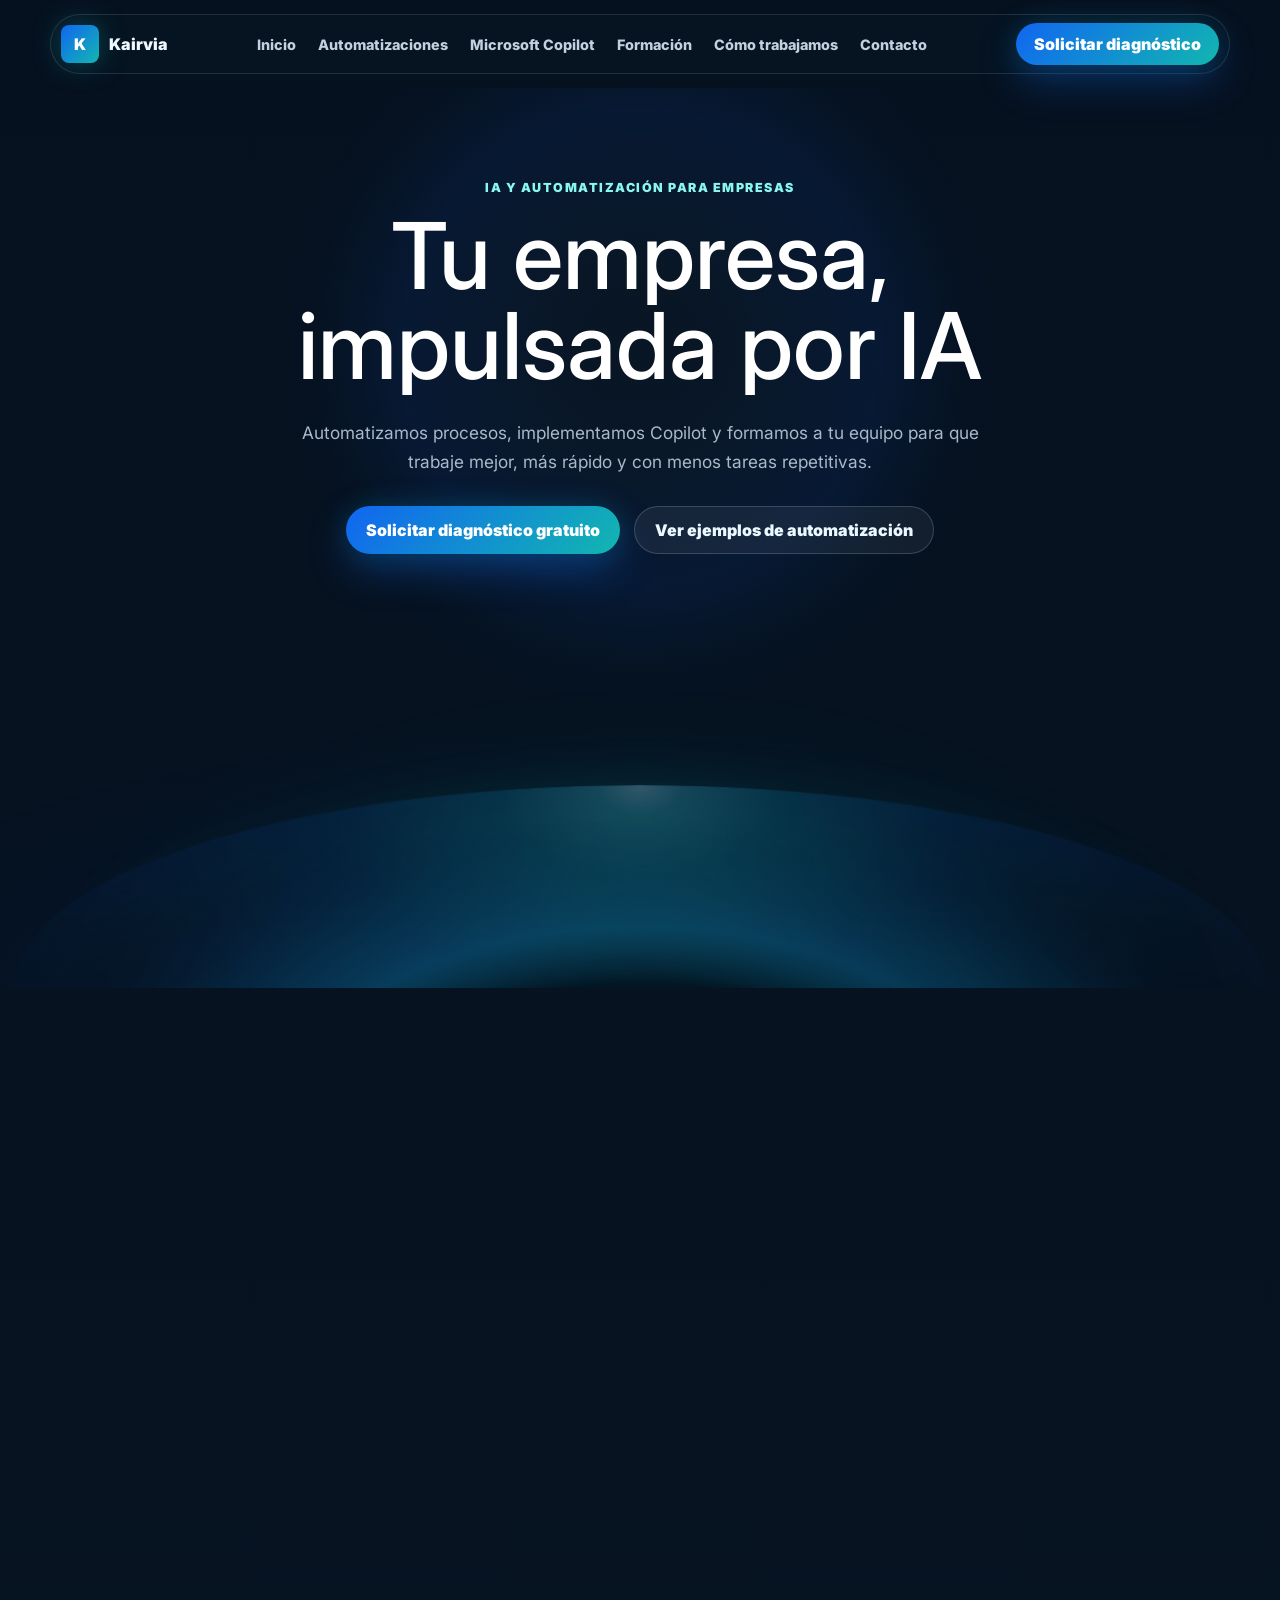
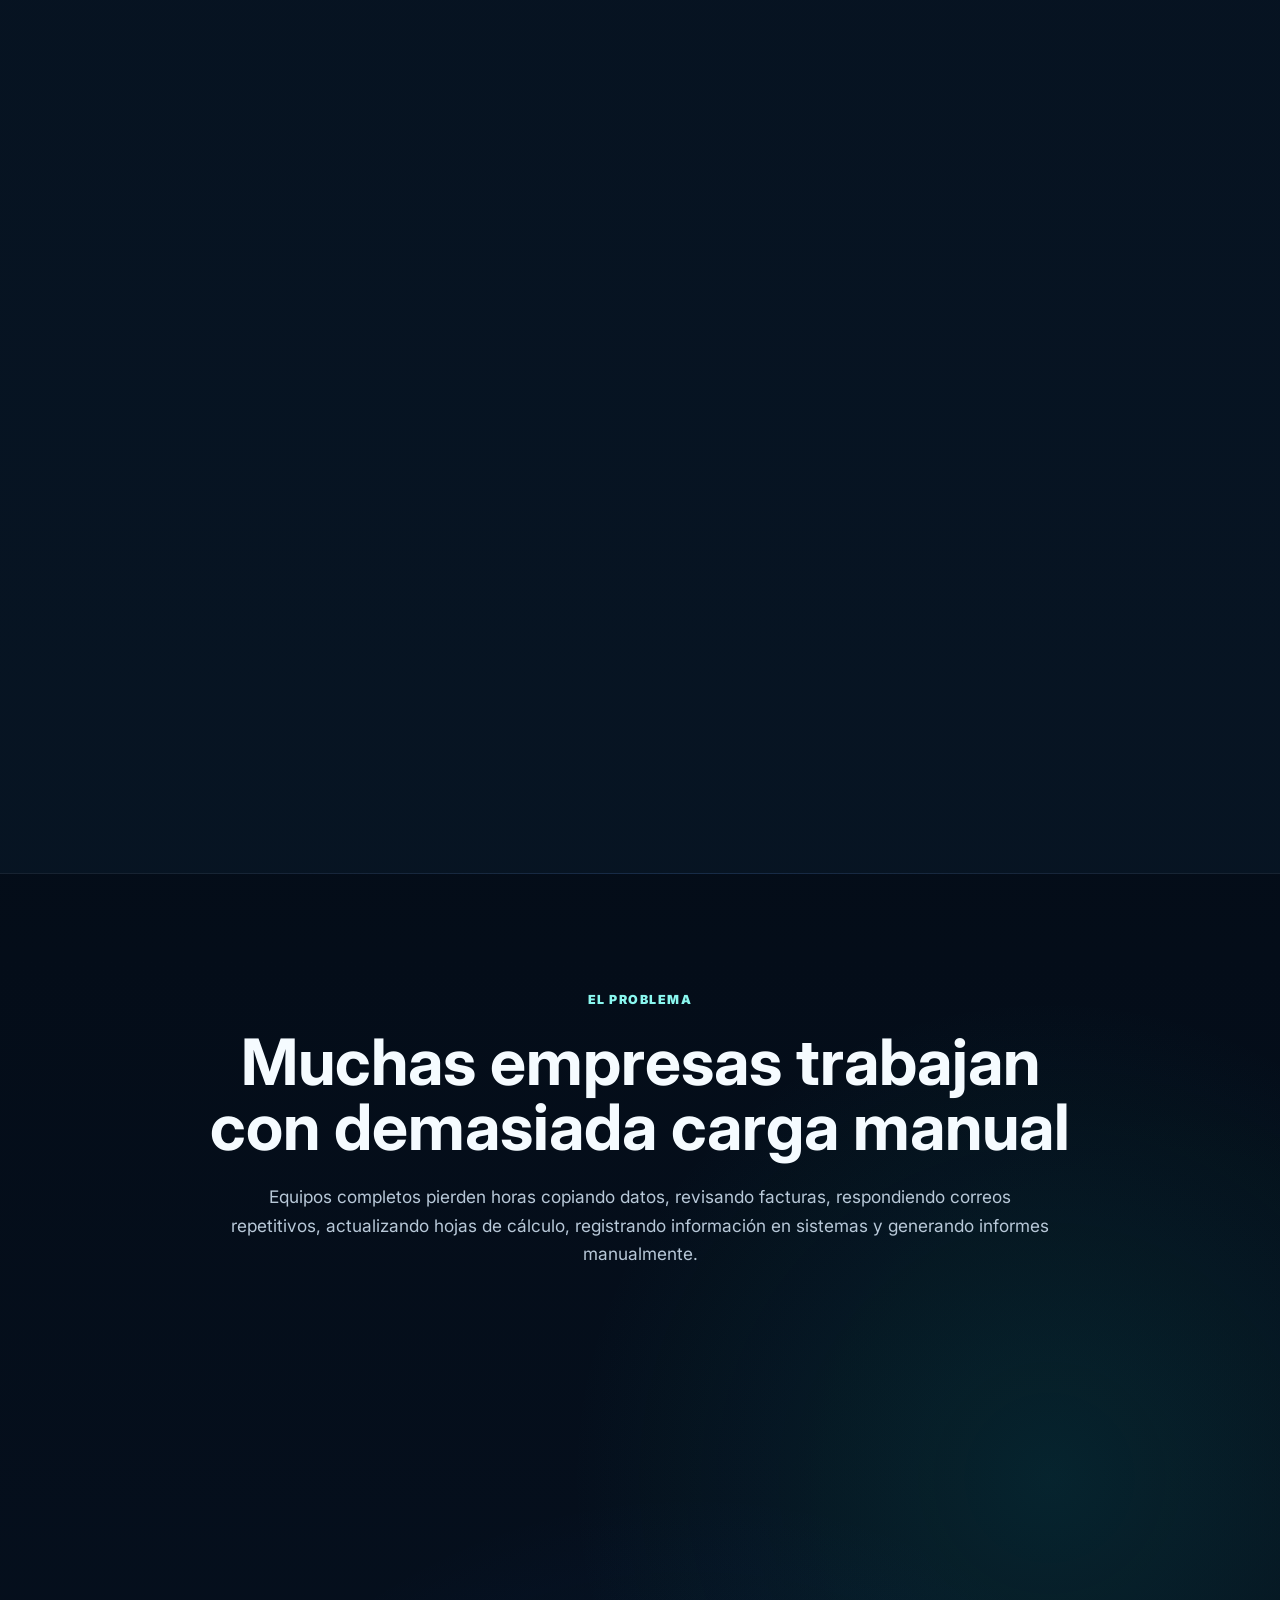
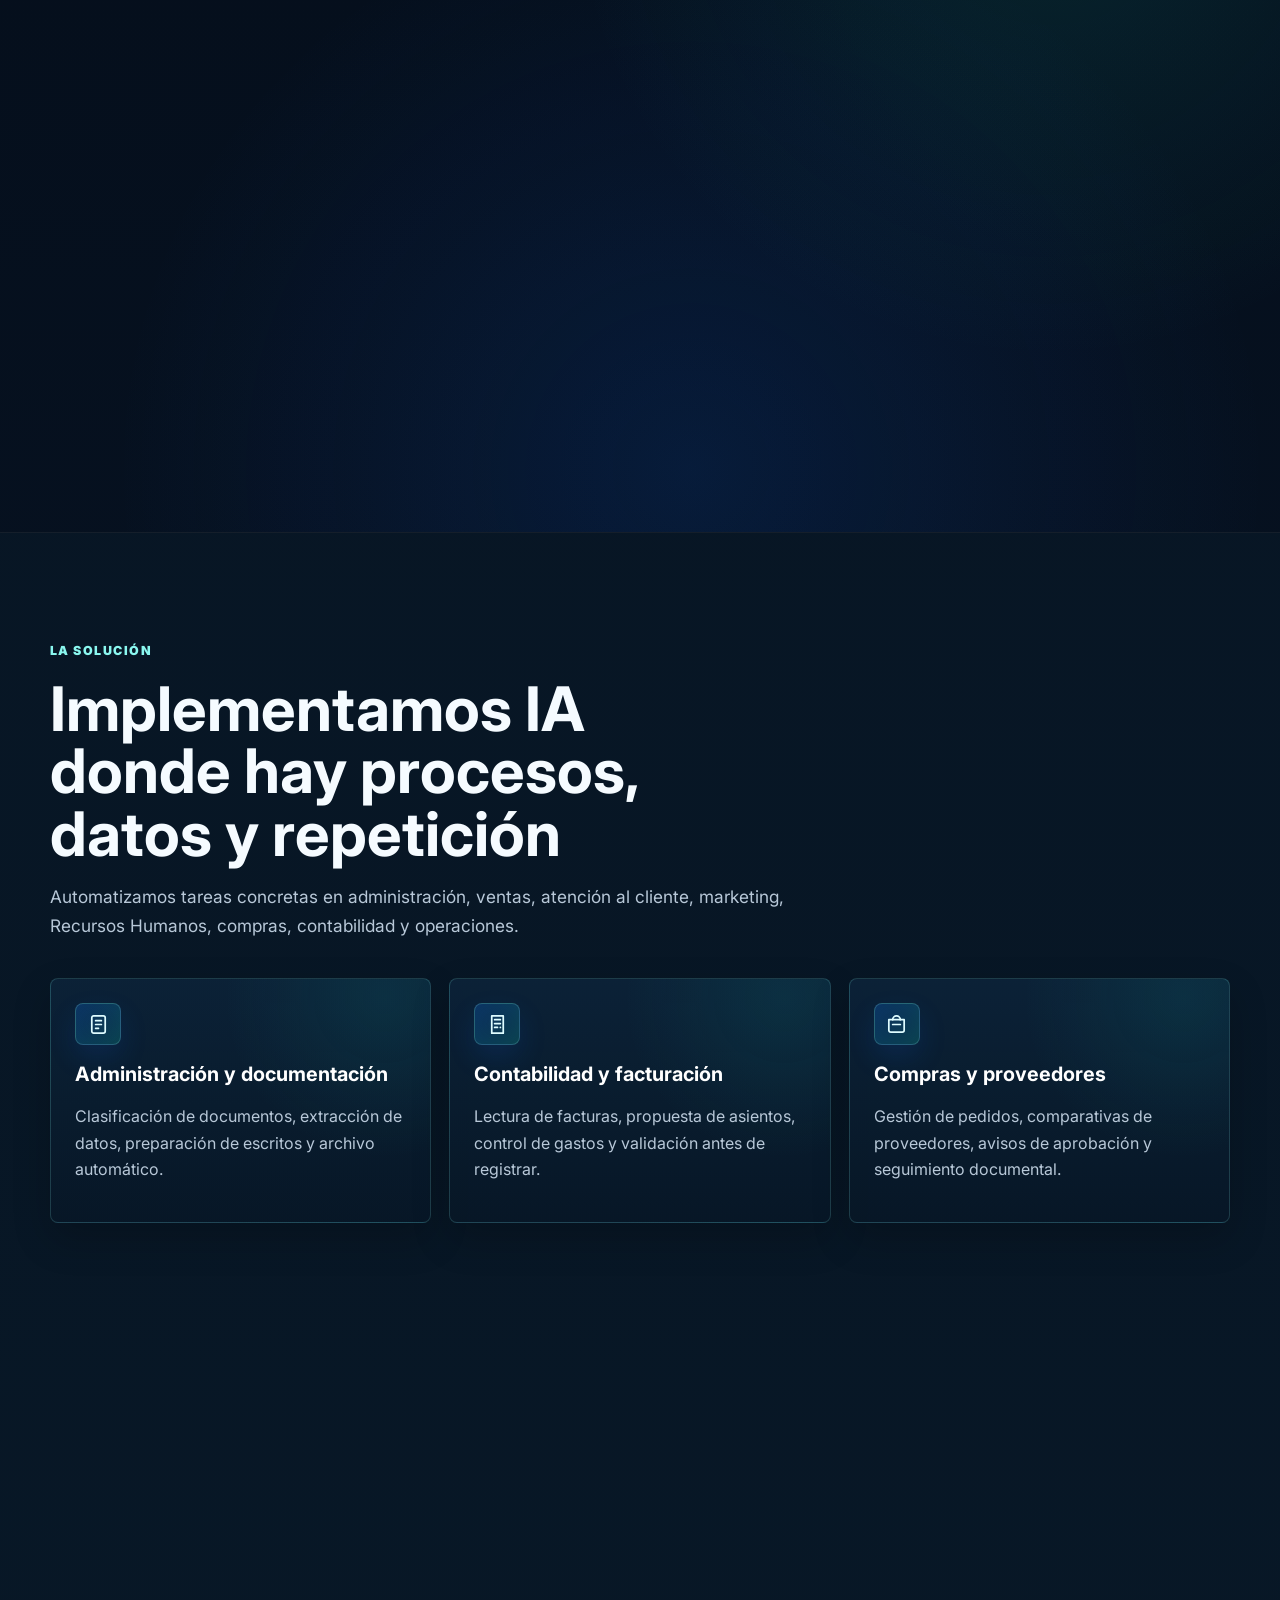
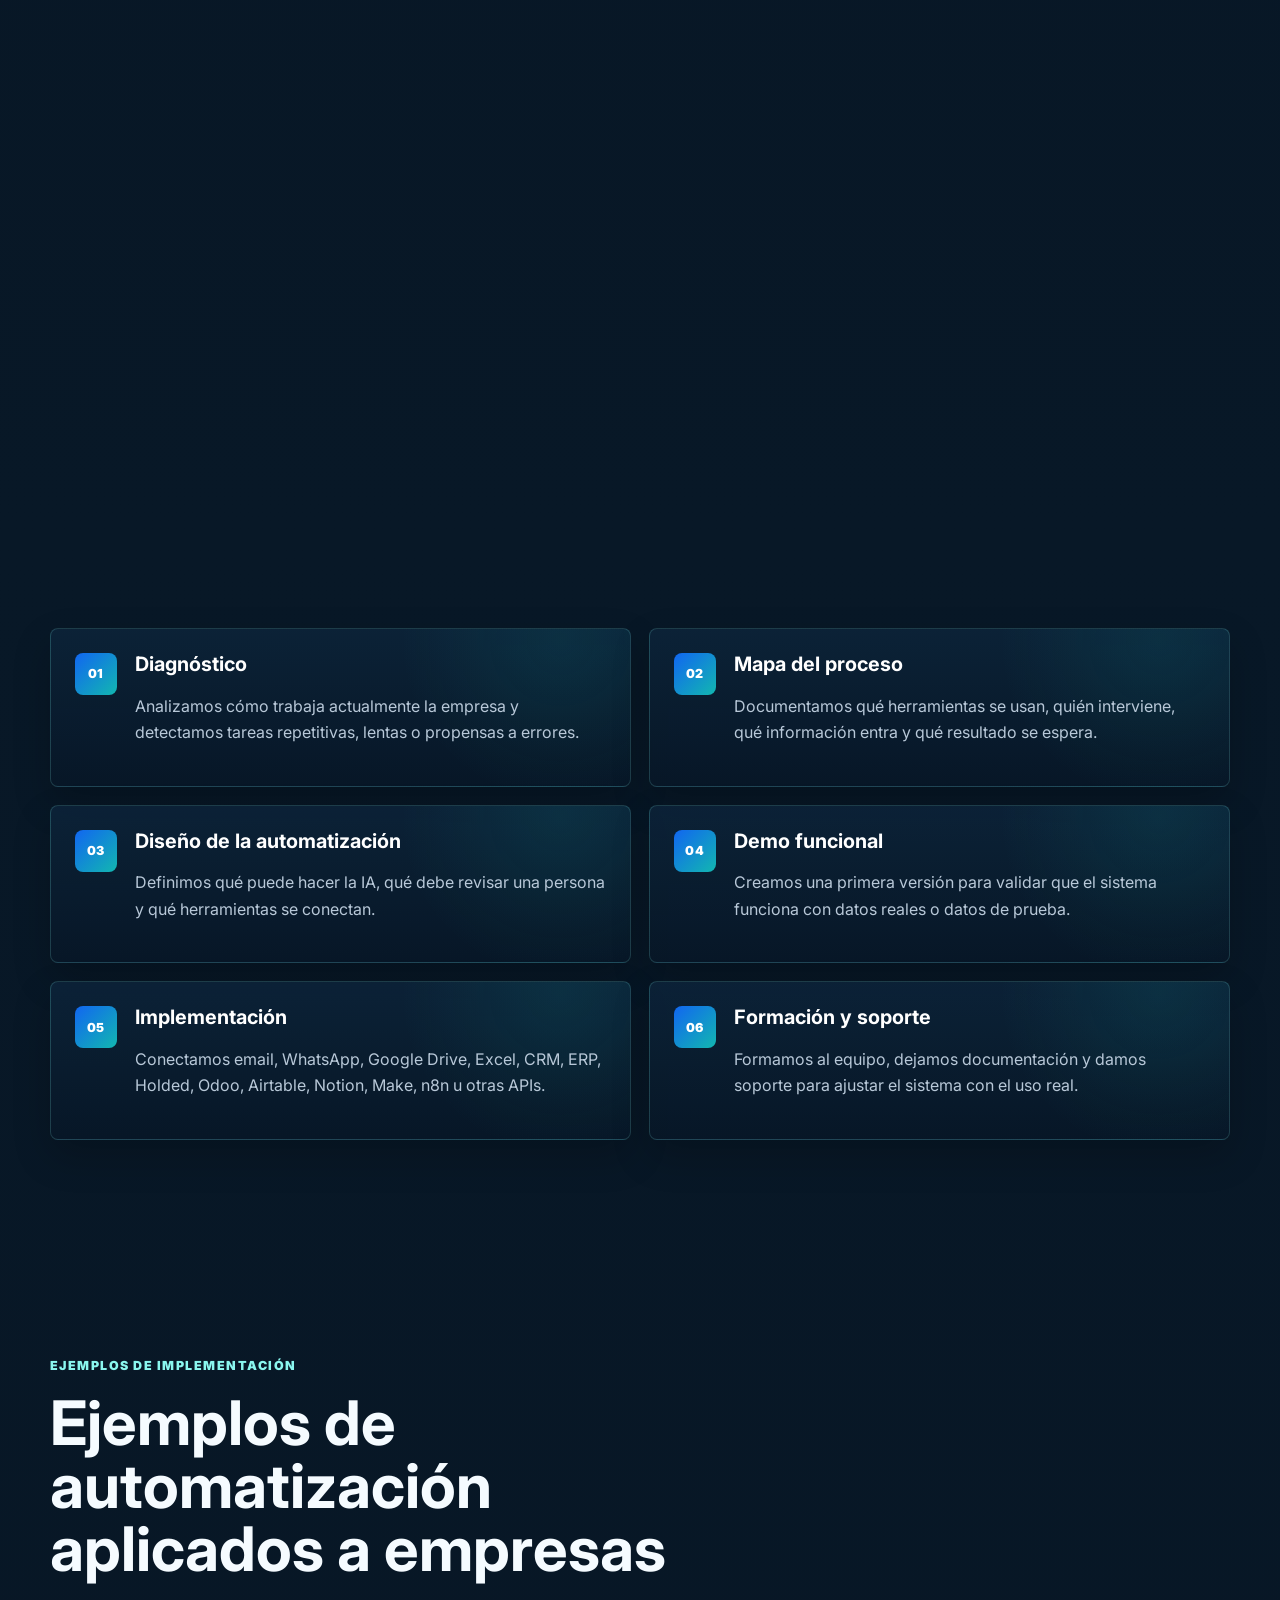
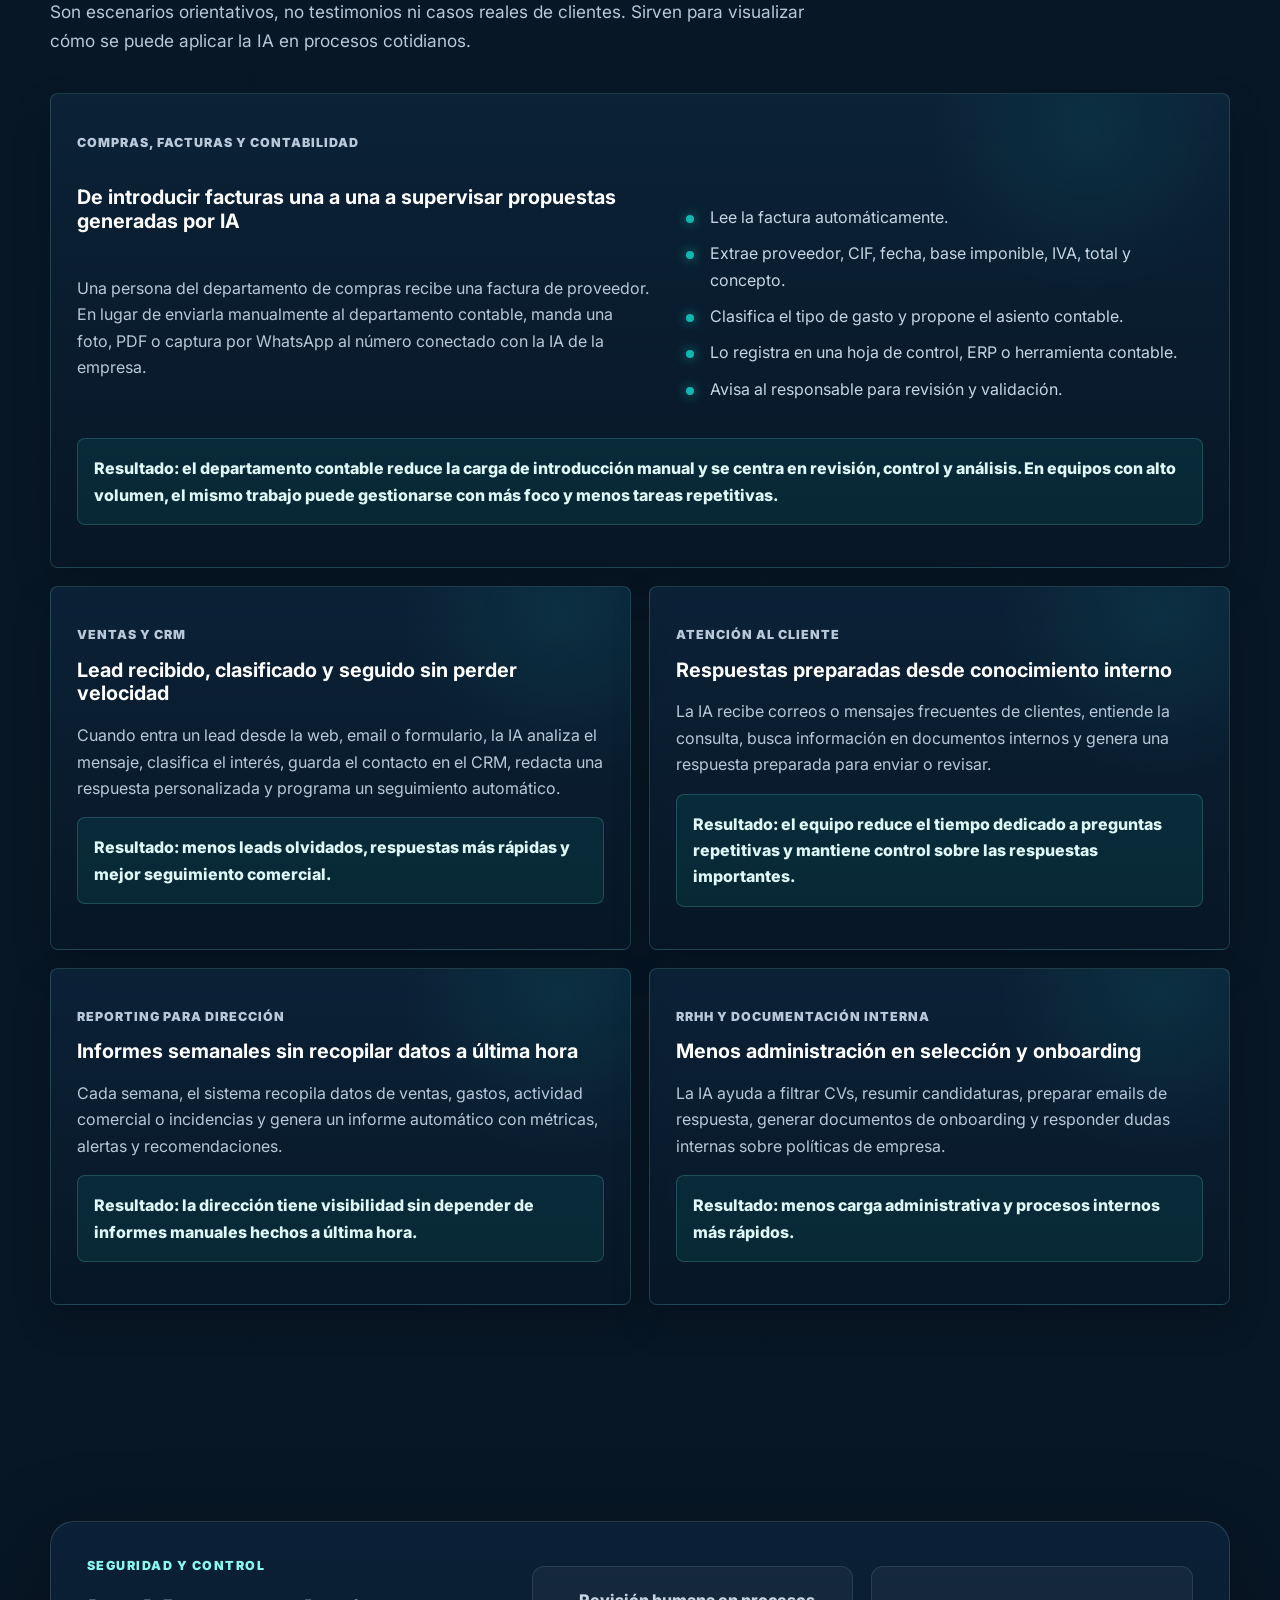
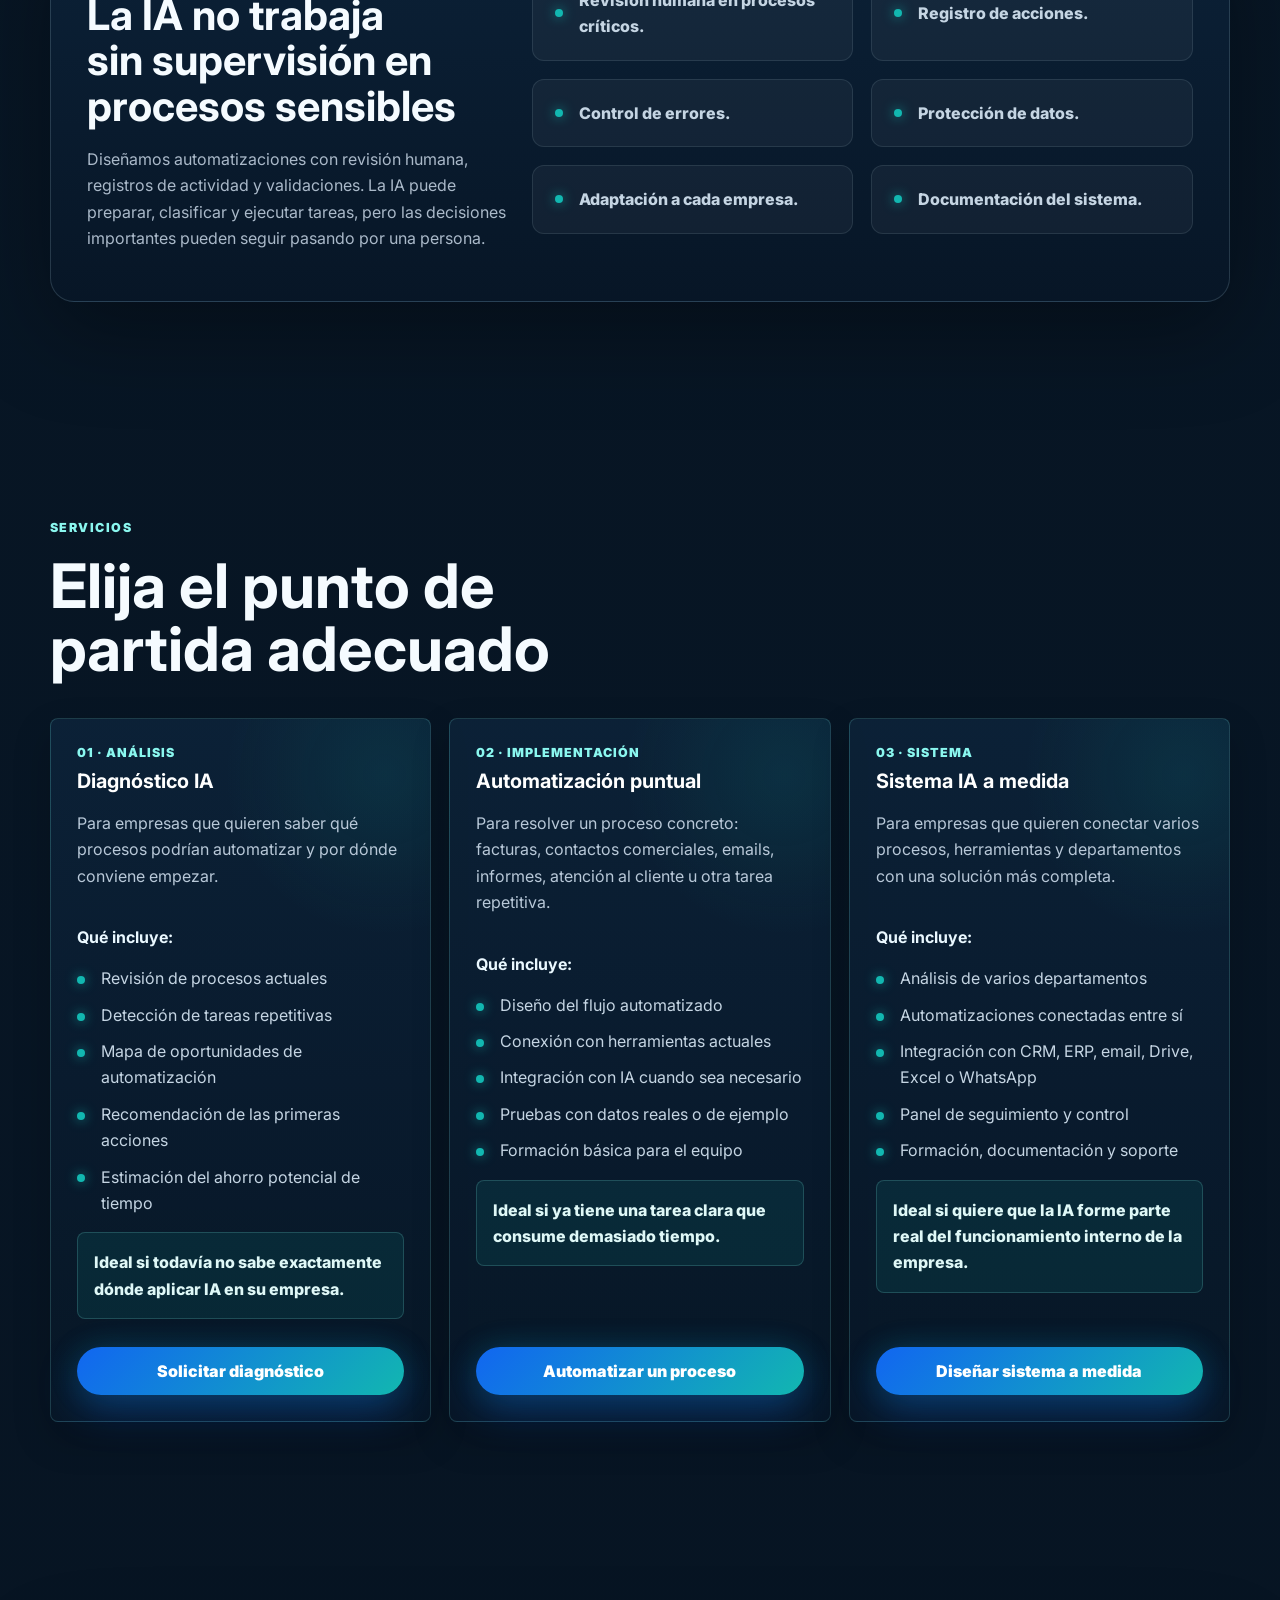
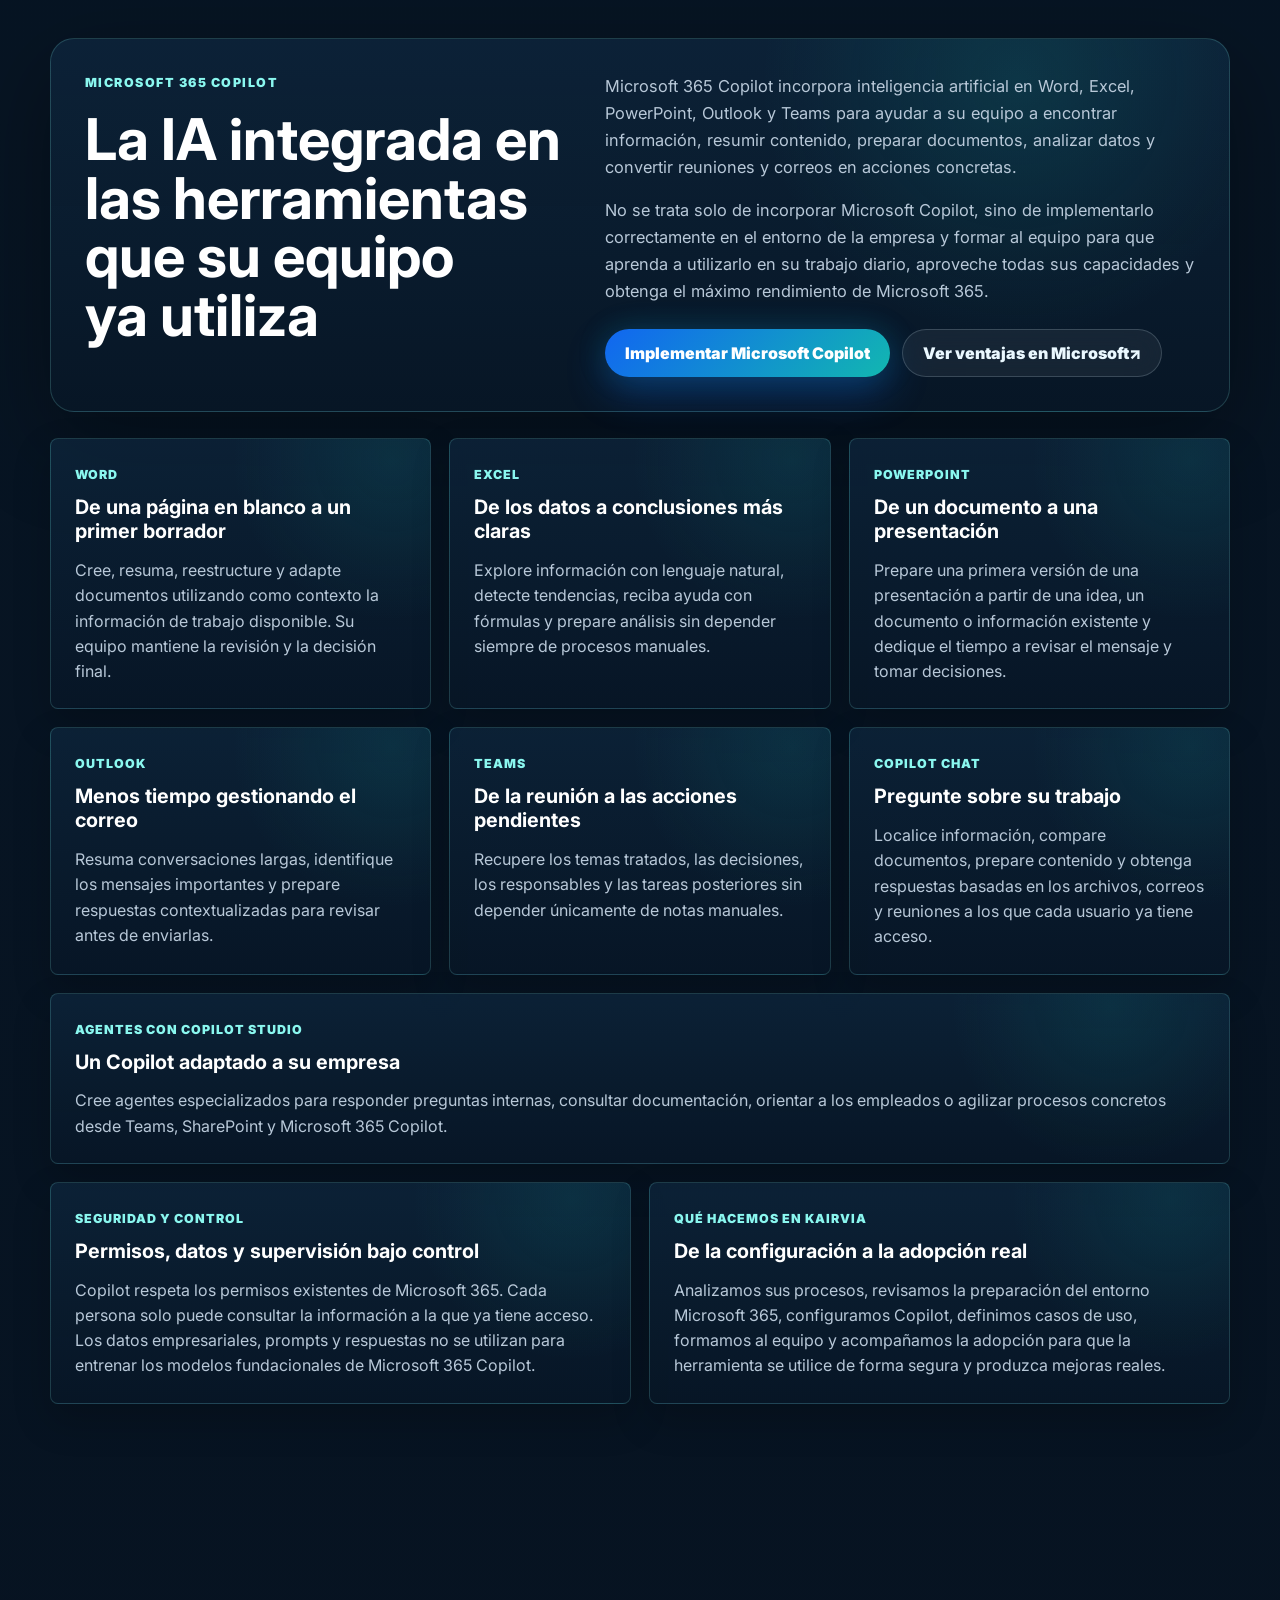
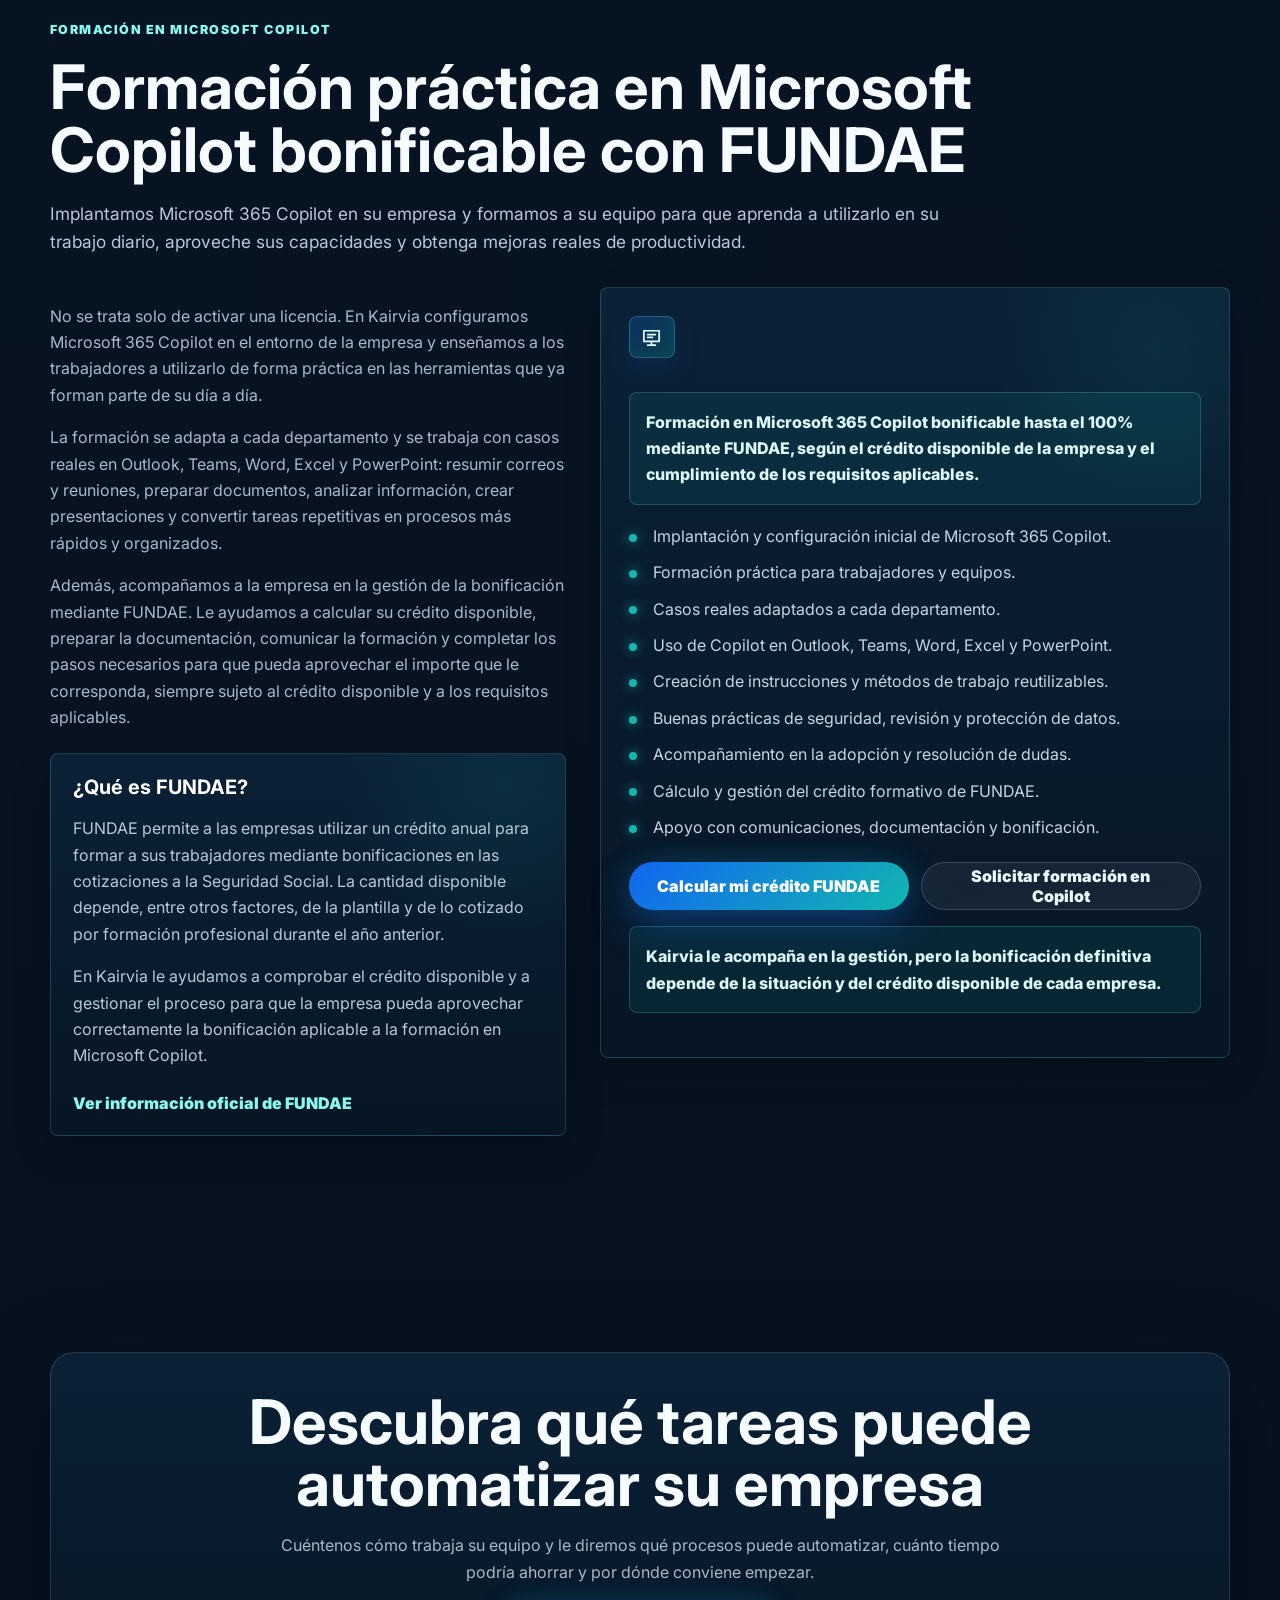
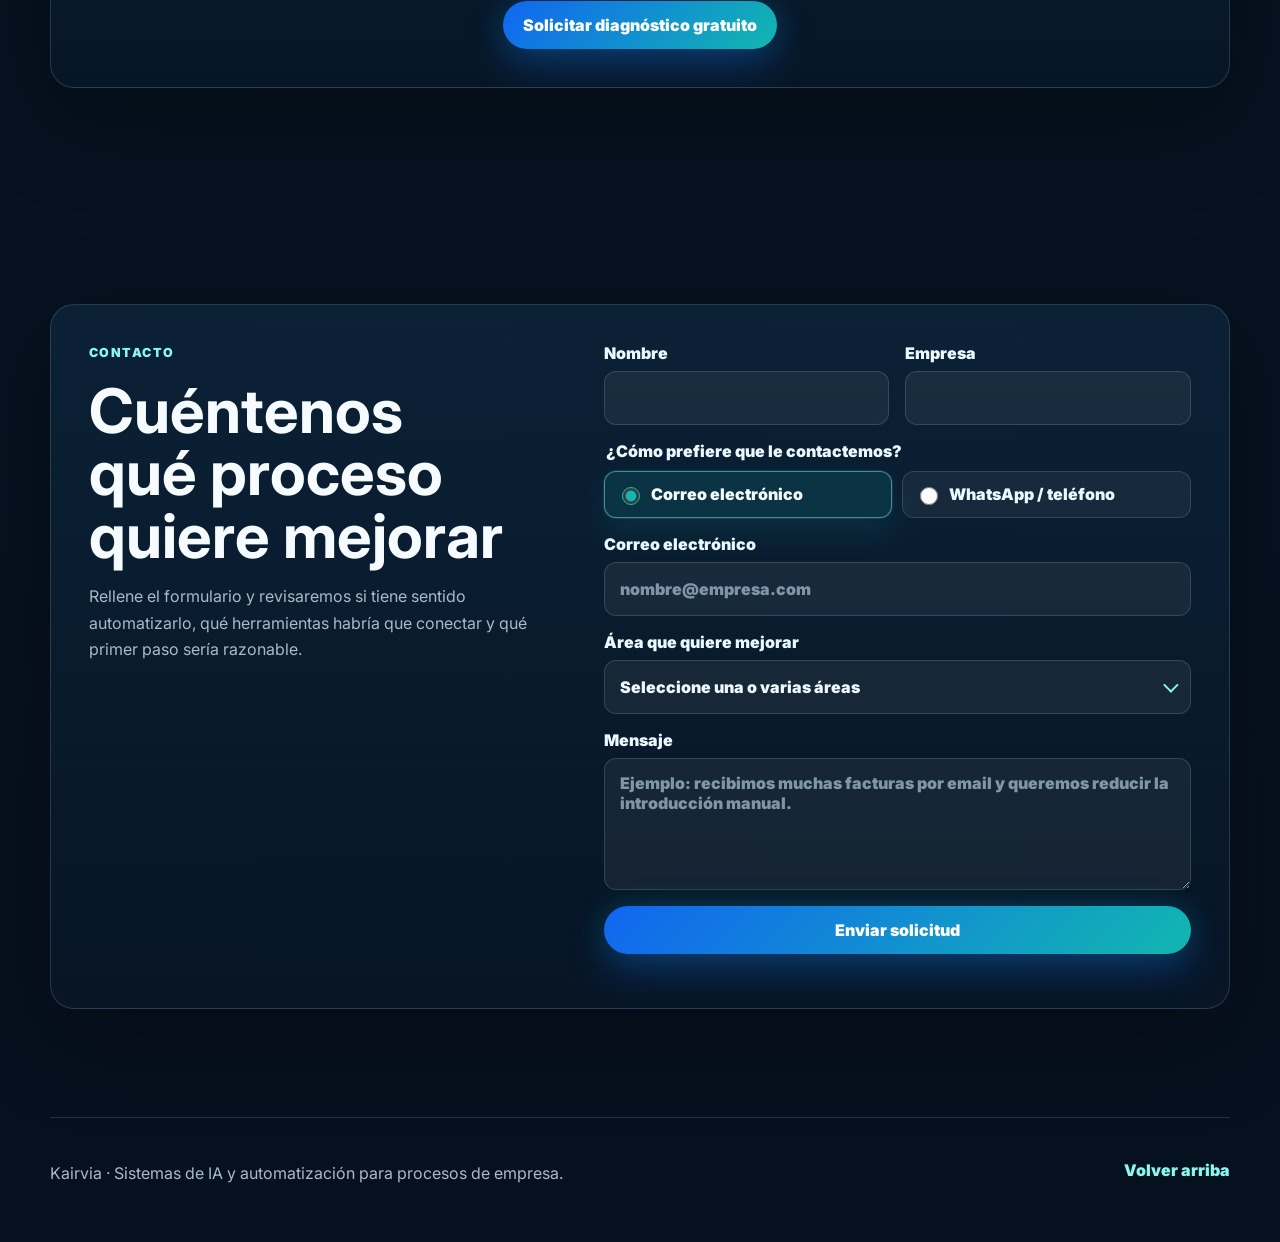
==== commit 997bba34: "Ajusta modal FUNDAE" ====
--- a/index.html
+++ b/index.html
@@ -20,7 +20,7 @@
       href="https://fonts.googleapis.com/css2?family=Inter:wght@400;500;600;700;800;900&display=swap"
       rel="stylesheet"
     />
-    <link rel="stylesheet" href="styles.css?v=20260729-fundae-official-notice" />
+    <link rel="stylesheet" href="styles.css?v=20260729-fundae-modal-polish" />
   </head>
   <body>
     <header class="site-header" id="inicio">
@@ -582,7 +582,7 @@
 
       <section class="training section-pad" id="formacion">
         <div class="training-layout">
-          <div class="training-copy reveal">
+          <div class="training-head reveal">
             <p class="eyebrow">Formación en Microsoft Copilot</p>
             <h2>Formación práctica en Microsoft Copilot bonificable con FUNDAE</h2>
             <p class="section-lead">
@@ -590,6 +590,8 @@
               para que aprenda a utilizarlo en su trabajo diario, aproveche sus
               capacidades y obtenga mejoras reales de productividad.
             </p>
+          </div>
+          <div class="training-copy reveal">
             <p>
               No se trata solo de activar una licencia. En Kairvia configuramos
               Microsoft 365 Copilot en el entorno de la empresa y enseñamos a los
@@ -659,10 +661,8 @@
               <button class="btn btn-secondary" type="button" data-copilot-open>Solicitar formación en Copilot</button>
             </div>
             <p class="training-note">
-              La formación puede ser bonificable hasta el 100% en función del crédito
-              disponible de cada empresa, los costes admitidos y el cumplimiento de los
-              requisitos establecidos por FUNDAE. Kairvia le acompaña en la gestión, pero
-              la bonificación definitiva depende de la situación y del crédito de cada empresa.
+              Kairvia le acompaña en la gestión, pero la bonificación definitiva depende
+              de la situación y del crédito disponible de cada empresa.
             </p>
           </div>
         </div>
@@ -752,6 +752,6 @@
       <a href="#inicio">Volver arriba</a>
     </footer>
 
-    <script src="script.js?v=20260729-fundae-official-notice"></script>
+    <script src="script.js?v=20260729-fundae-modal-polish"></script>
   </body>
 </html>
--- a/styles.css
+++ b/styles.css
@@ -785,10 +785,16 @@
 }
 .fundae-modal-close { position: absolute; top: 14px; right: 14px; width: 34px; height: 34px; display: grid; place-items: center; color: #9fb3c3; background: transparent; border: 0; border-radius: 50%; font-size: 22px; }
 .fundae-modal-close:hover { color: white; background: rgba(255,255,255,.06); }
+.fundae-modal-panel > h2 + .fundae-modal-copy { margin-top: 24px; }
 .fundae-modal-copy { margin-top: 0; }
 .fundae-modal-copy p { margin: 0 0 12px; }
-.fundae-official-links { display: flex; flex-wrap: wrap; gap: 10px; margin: 14px 0 2px; }
-.fundae-official-links .btn { flex: 1 1 250px; min-height: 44px; font-size: .92rem; }
+.fundae-official-links { display: flex; justify-content: center; margin: 18px 0 30px; }
+.fundae-official-links .btn { width: auto; min-height: 44px; font-size: .92rem; }
+.fundae-calculator-form { margin-top: 0; }
+.fundae-number-field { grid-template-rows: auto minmax(4.95em, auto) auto; align-content: start; }
+.fundae-field-label { color: #eaf8ff; }
+.fundae-field-help { color: #93a8ba; font-size: .82rem; line-height: 1.45; font-weight: 700; }
+.fundae-field-help-spacer { visibility: hidden; }
 .contact-method { margin: 0; padding: 0; border: 0; }
 .contact-method legend { margin-bottom: 10px; color: #eaf8ff; font-weight: 900; }
 .contact-method-options { display: grid; grid-template-columns: repeat(2, 1fr); gap: 10px; }
@@ -884,6 +890,9 @@
   }
   .copilot-form {
     grid-template-columns: 1fr;
+  }
+  .fundae-modal-panel > h2 + .fundae-modal-copy {
+    margin-top: 18px;
   }
   .copilot-modal-panel {
     padding: 22px;
@@ -973,6 +982,9 @@
   .metric-tile, .solutions-panel, .impact-panel { min-height: auto; padding: 12px; }
   .metric-tile strong { font-size: 1.45rem; }
   .dashboard-main, .flow-list, .invoice-flow, .contact-form, .fundae-calculator-form, .diagnostic-form, .trust-list, .footer-grid { grid-template-columns: 1fr; }
+  .fundae-number-field { grid-template-rows: auto auto auto; }
+  .fundae-field-help-spacer { display: none; }
+  .fundae-official-links { margin-bottom: 22px; }
   .solution-row { grid-template-columns: 1fr; gap: 8px; }
   .impact-chart { height: 150px; gap: 6px; }
   .impact-chart small { font-size: .63rem; }
@@ -1566,6 +1578,28 @@
   gap: 34px;
   align-items: start;
 }
+.training-layout {
+  grid-template-areas:
+    "head head"
+    "copy card";
+  row-gap: 30px;
+}
+.training-head {
+  grid-area: head;
+  max-width: 1180px;
+}
+.training-head h2 {
+  max-width: 1120px;
+}
+.training-head .section-lead {
+  max-width: 900px;
+}
+.training-copy {
+  grid-area: copy;
+}
+.training-card {
+  grid-area: card;
+}
 .security-panel {
   grid-template-columns: .78fr 1.22fr;
   gap: 22px;
@@ -1762,6 +1796,17 @@
   .copilot-bottom-grid {
     grid-template-columns: 1fr;
   }
+  .training-layout {
+    grid-template-areas:
+      "head"
+      "copy"
+      "card";
+  }
+  .training-head,
+  .training-head h2,
+  .training-head .section-lead {
+    max-width: 100%;
+  }
   .copilot-grid {
     grid-template-columns: repeat(2, minmax(0, 1fr));
   }
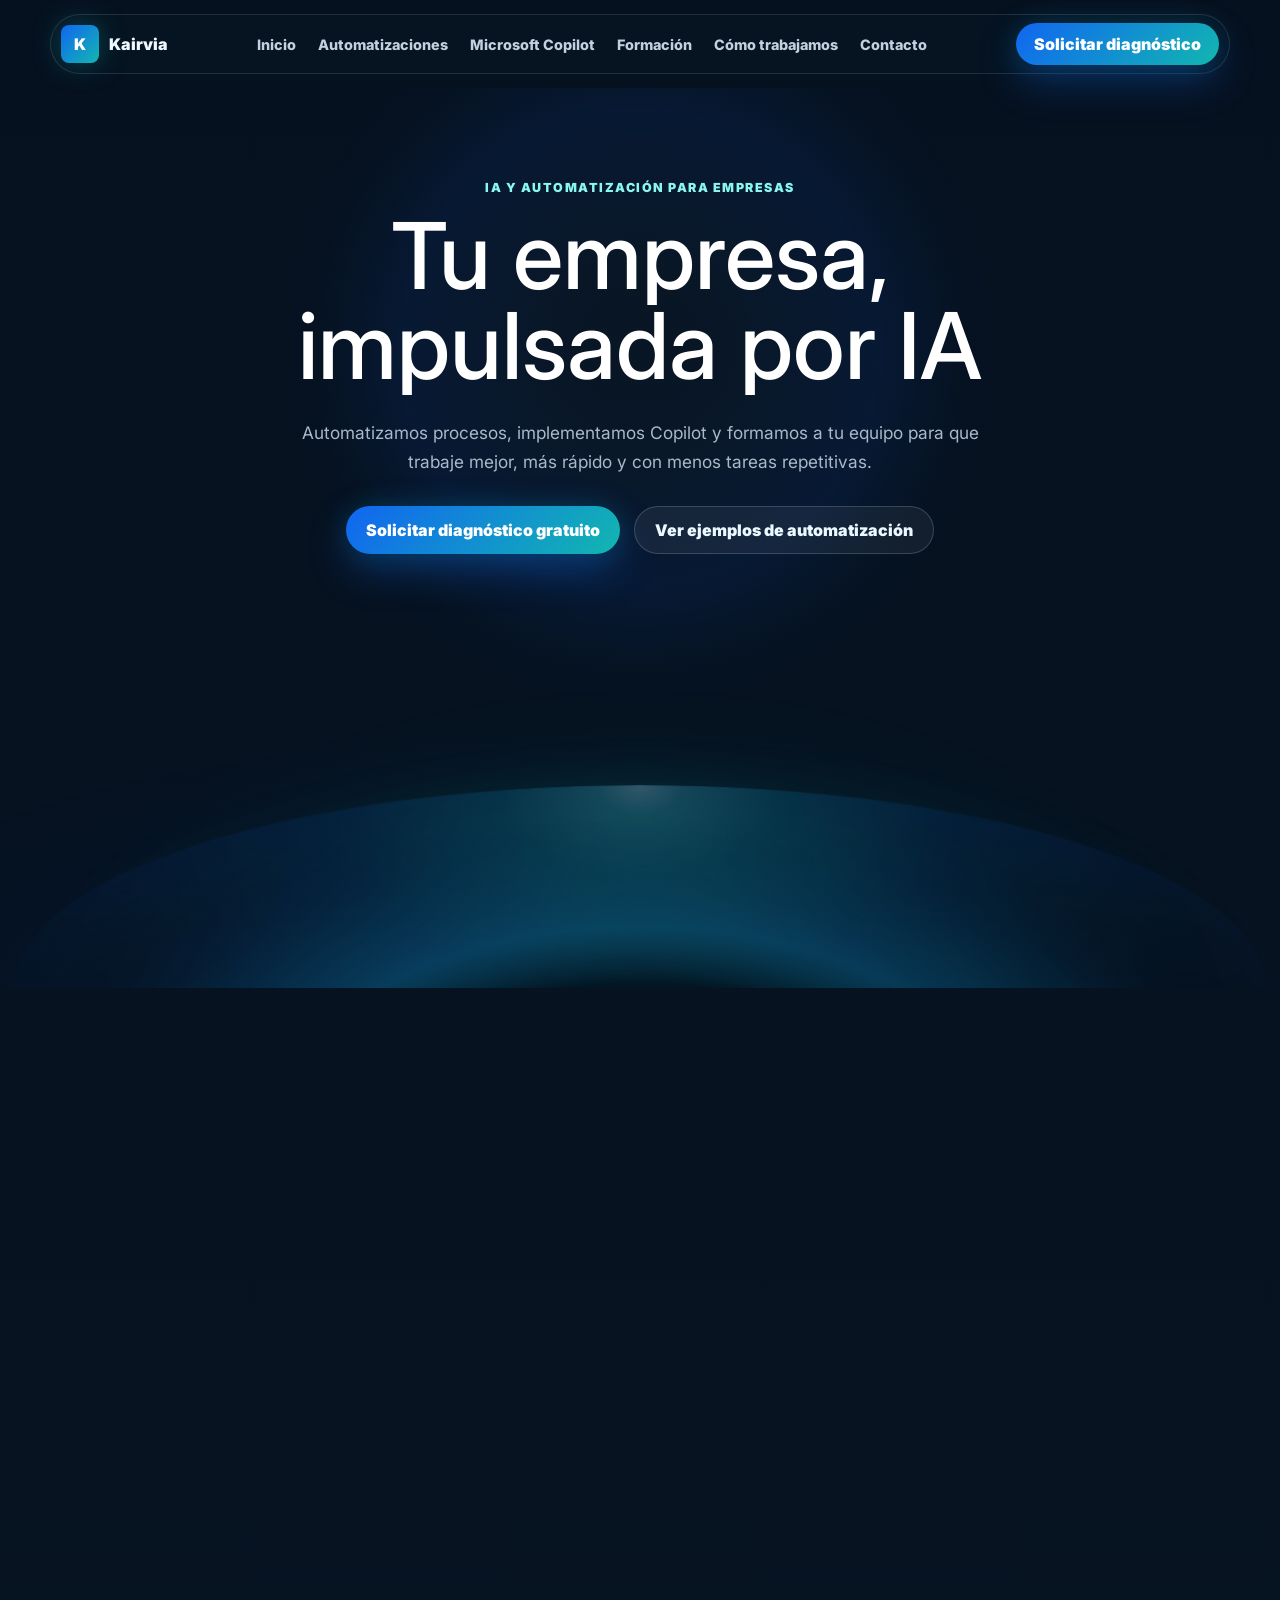
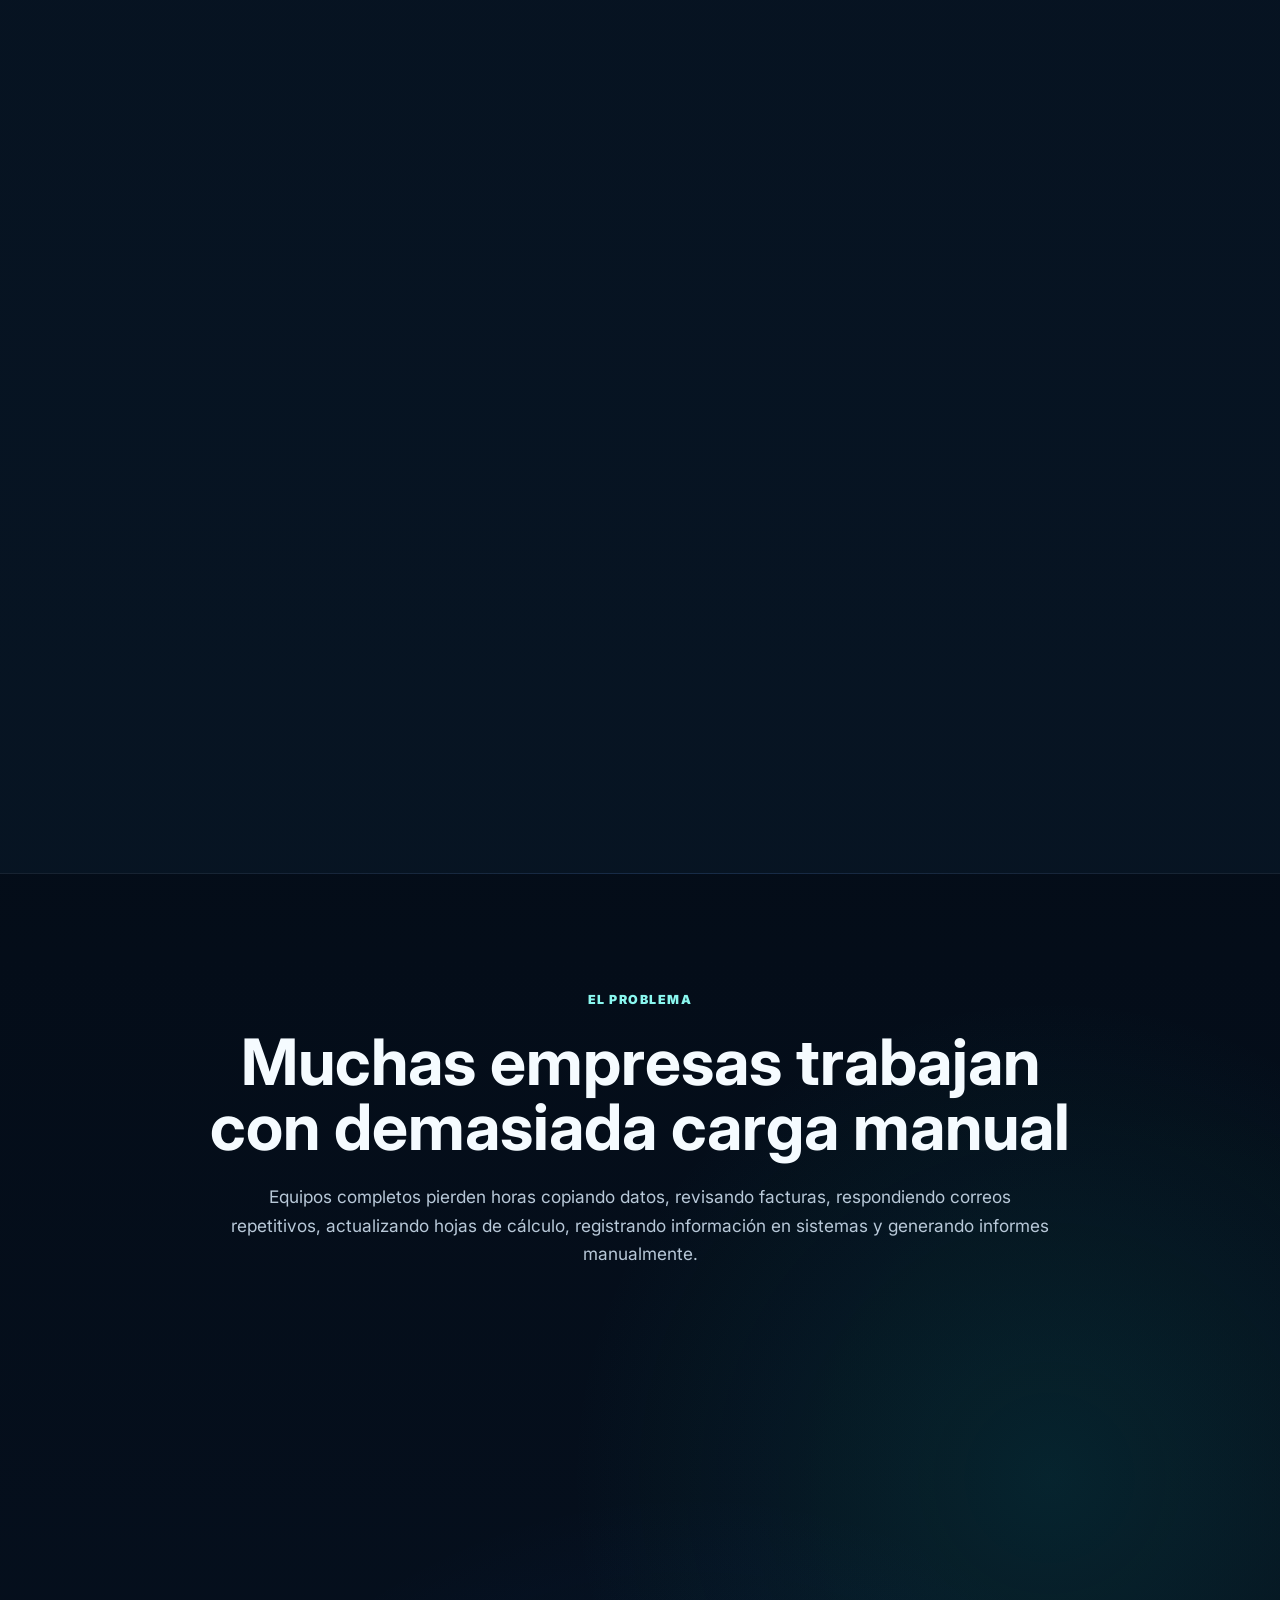
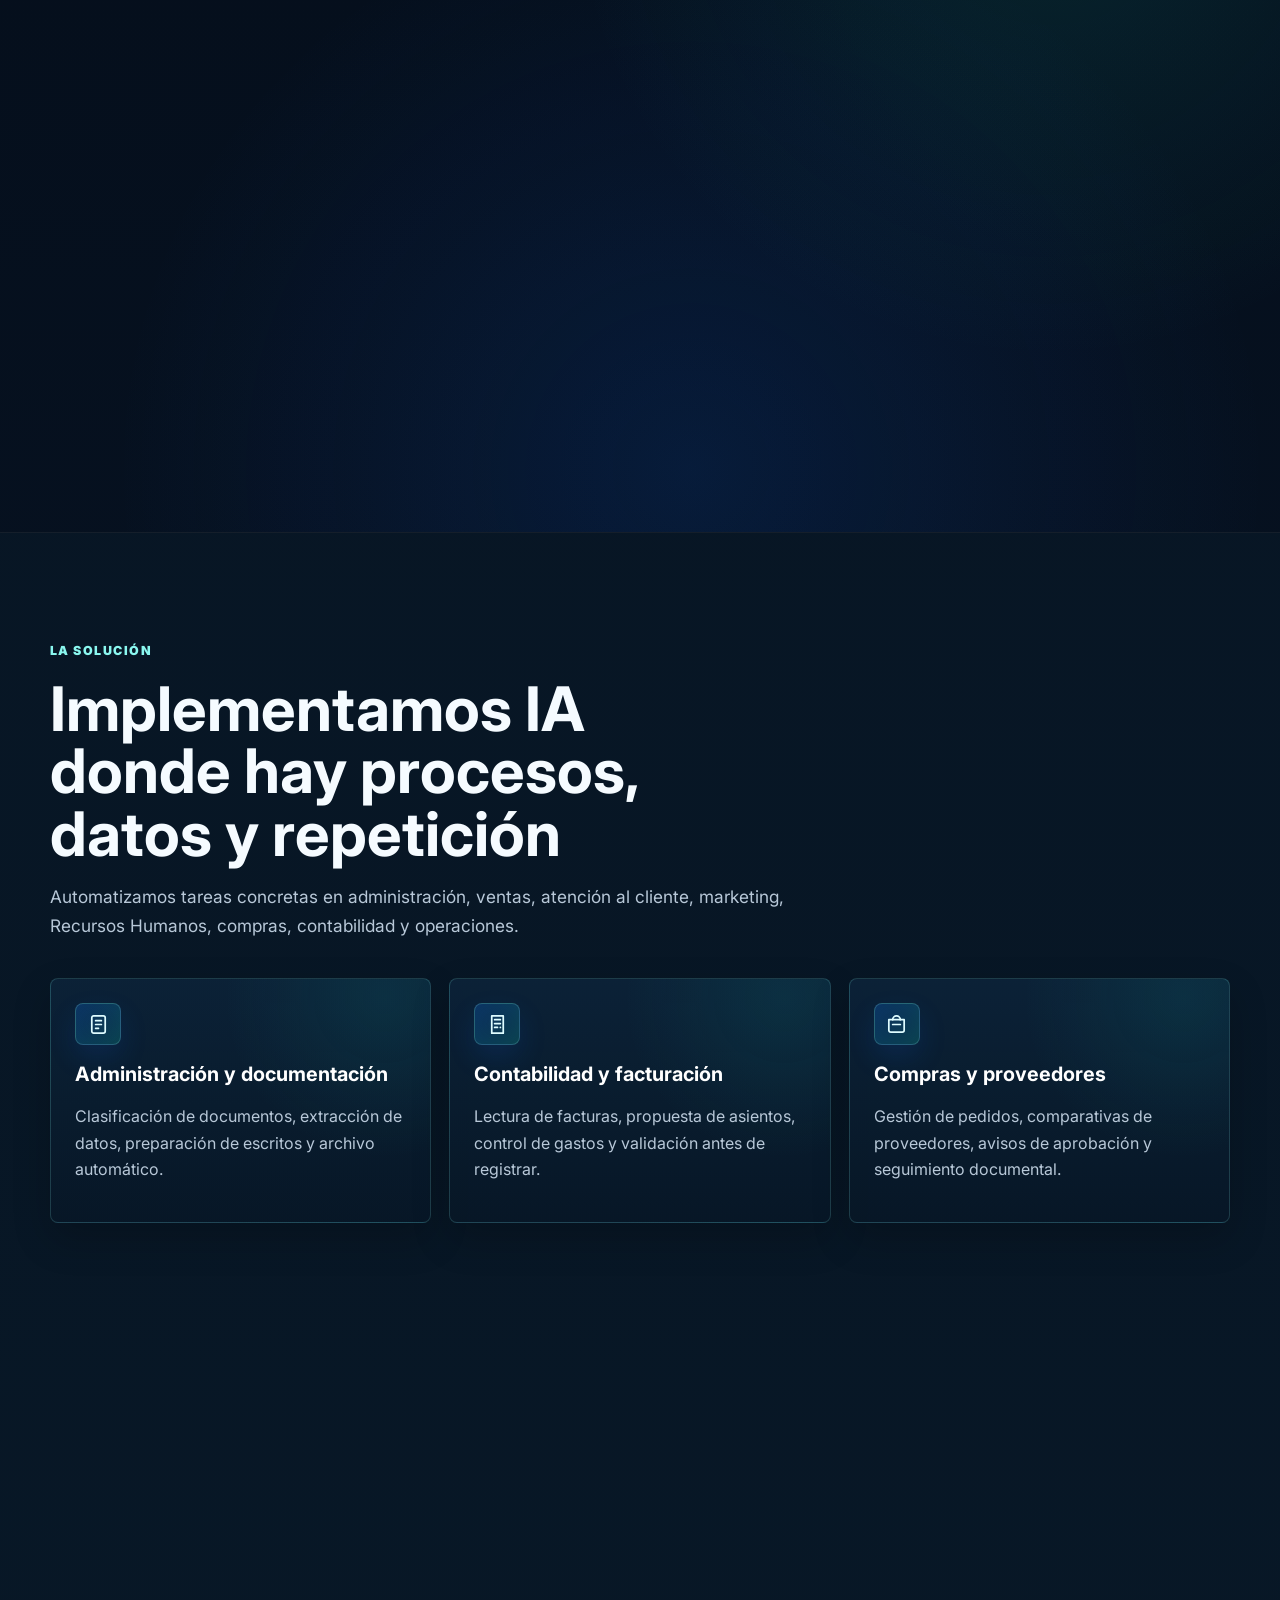
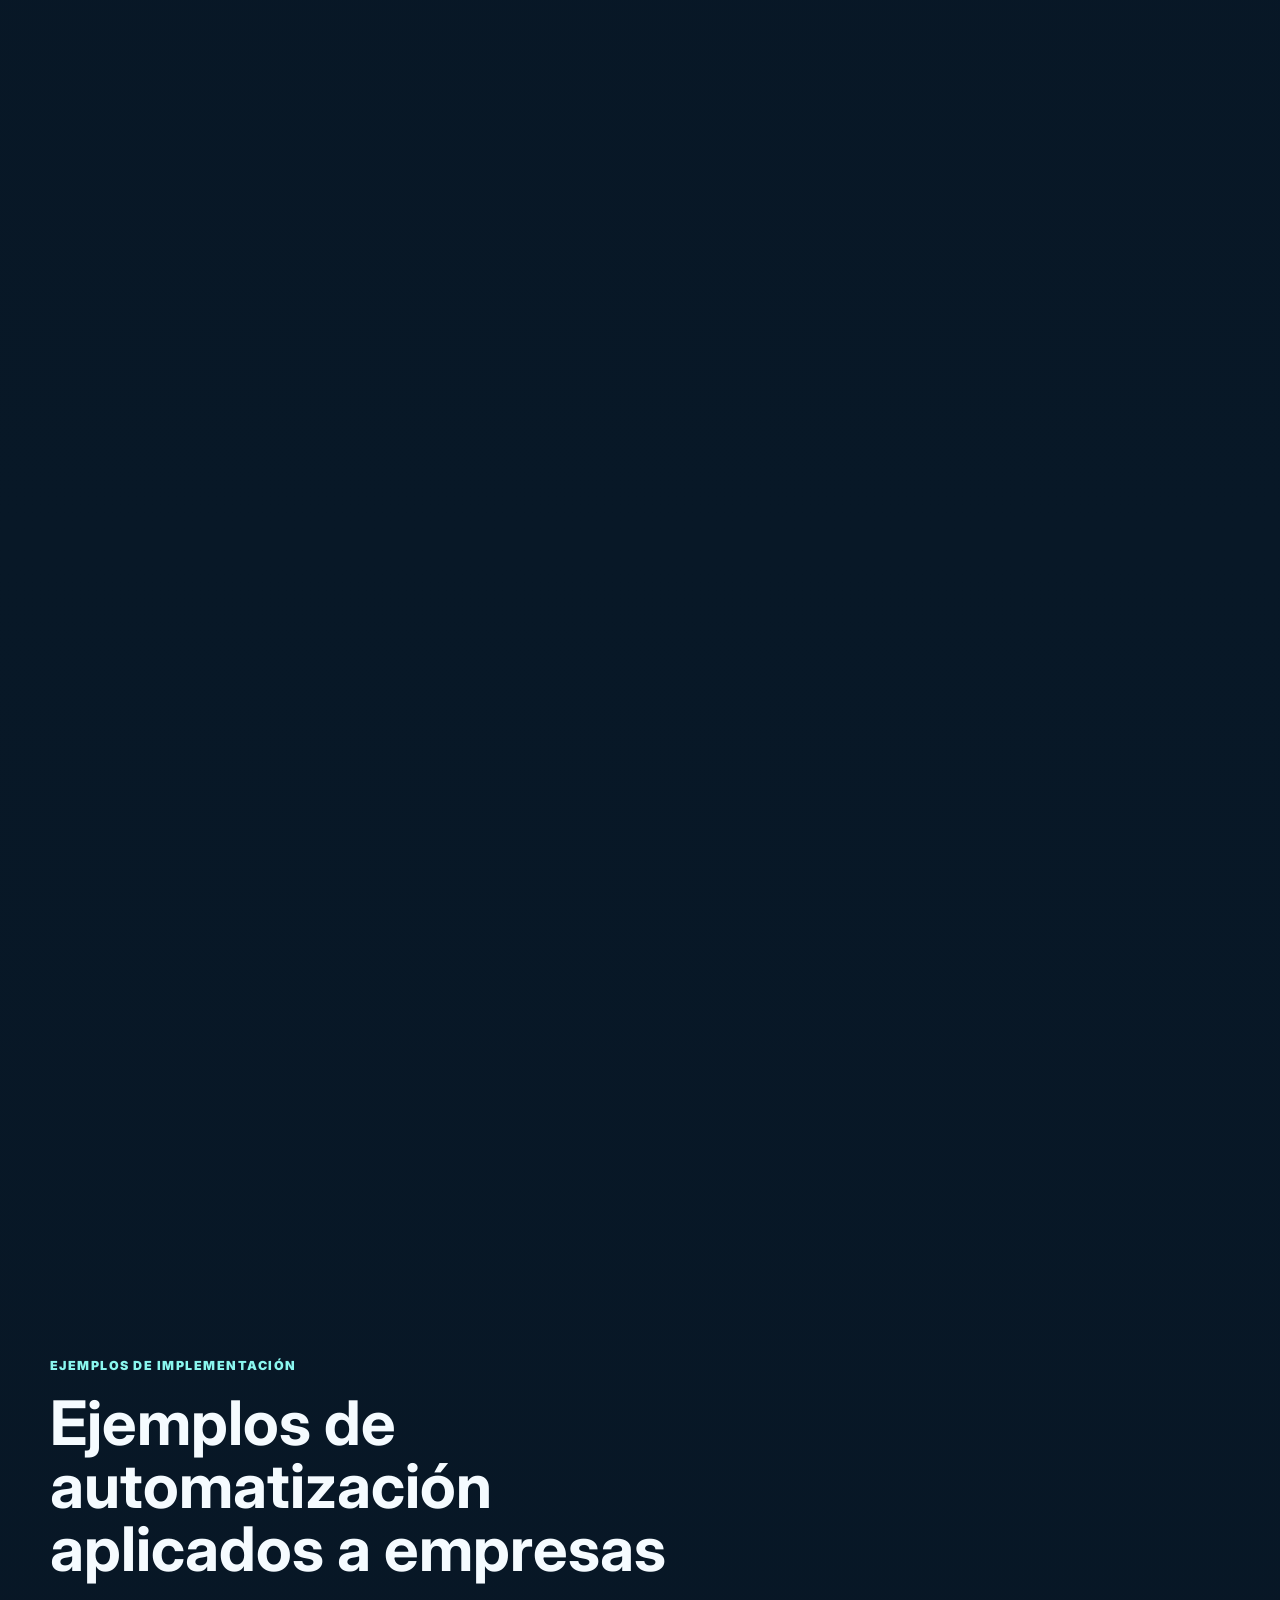
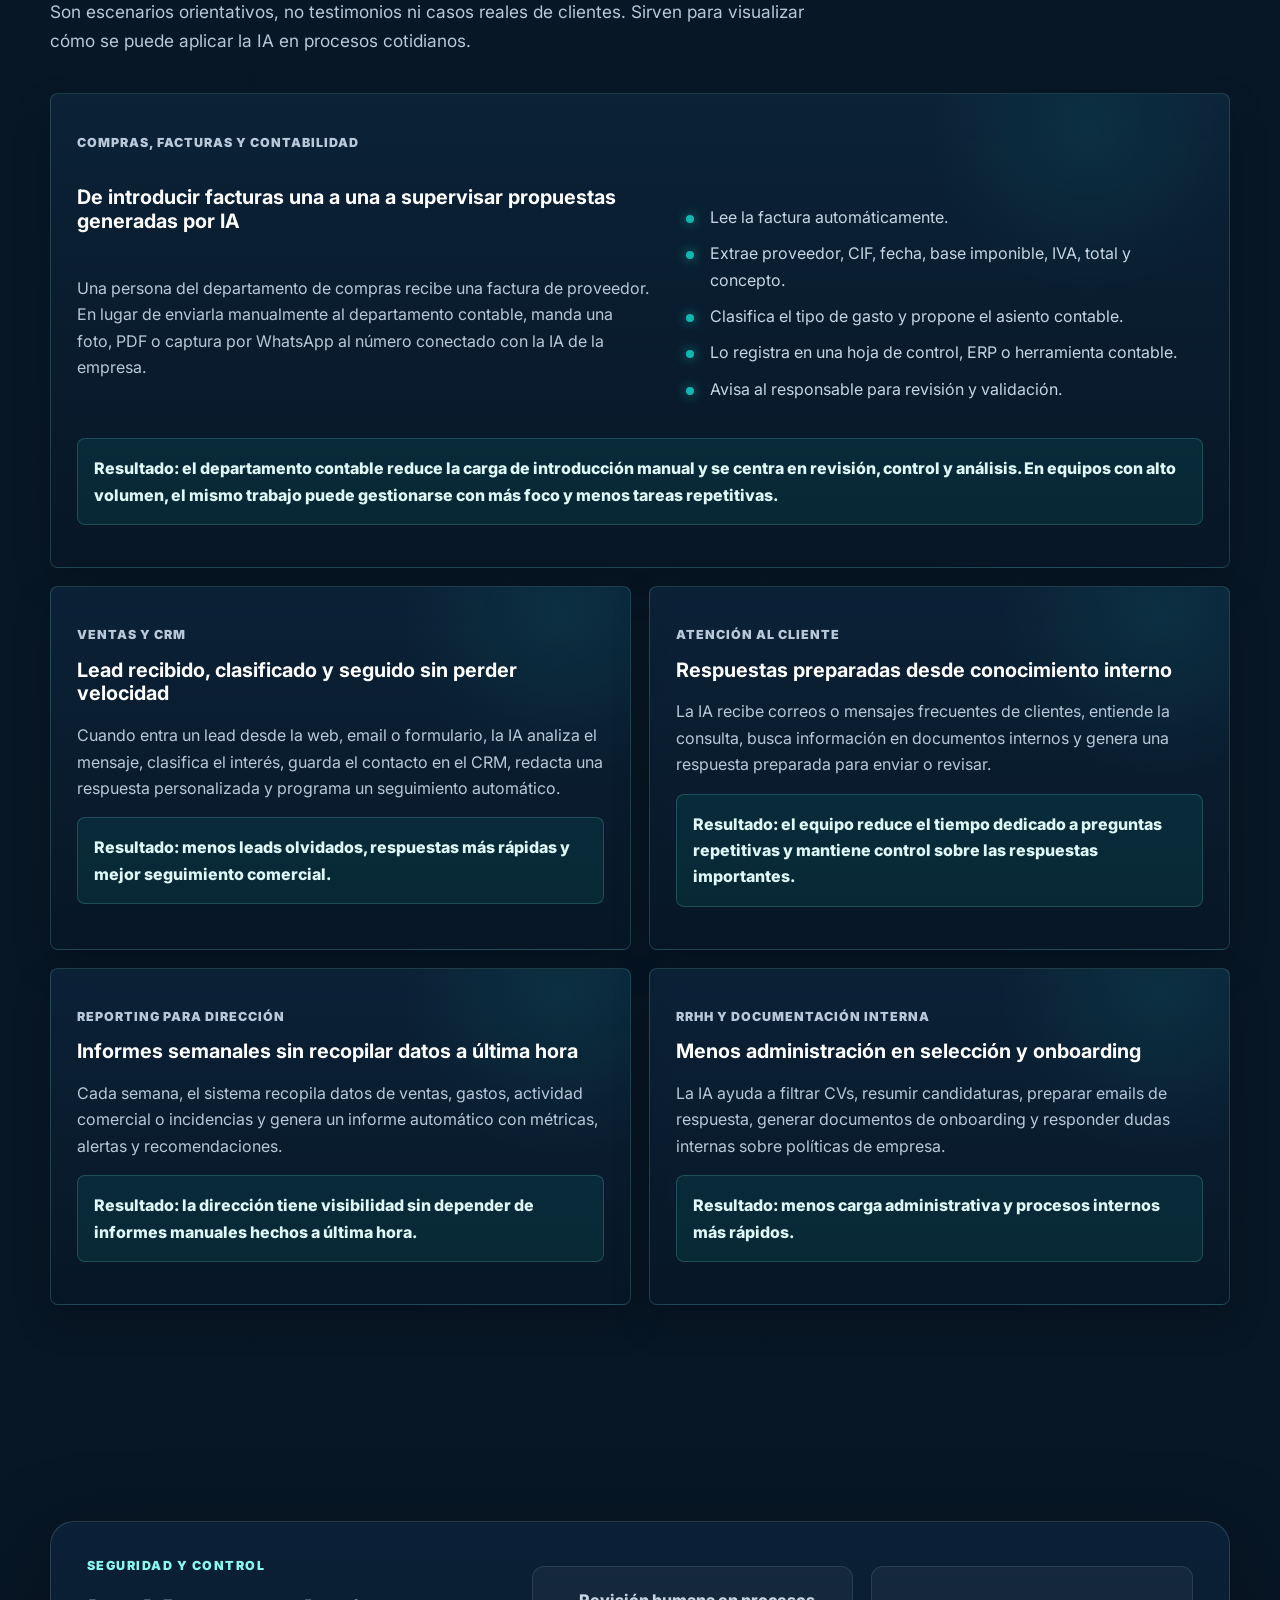
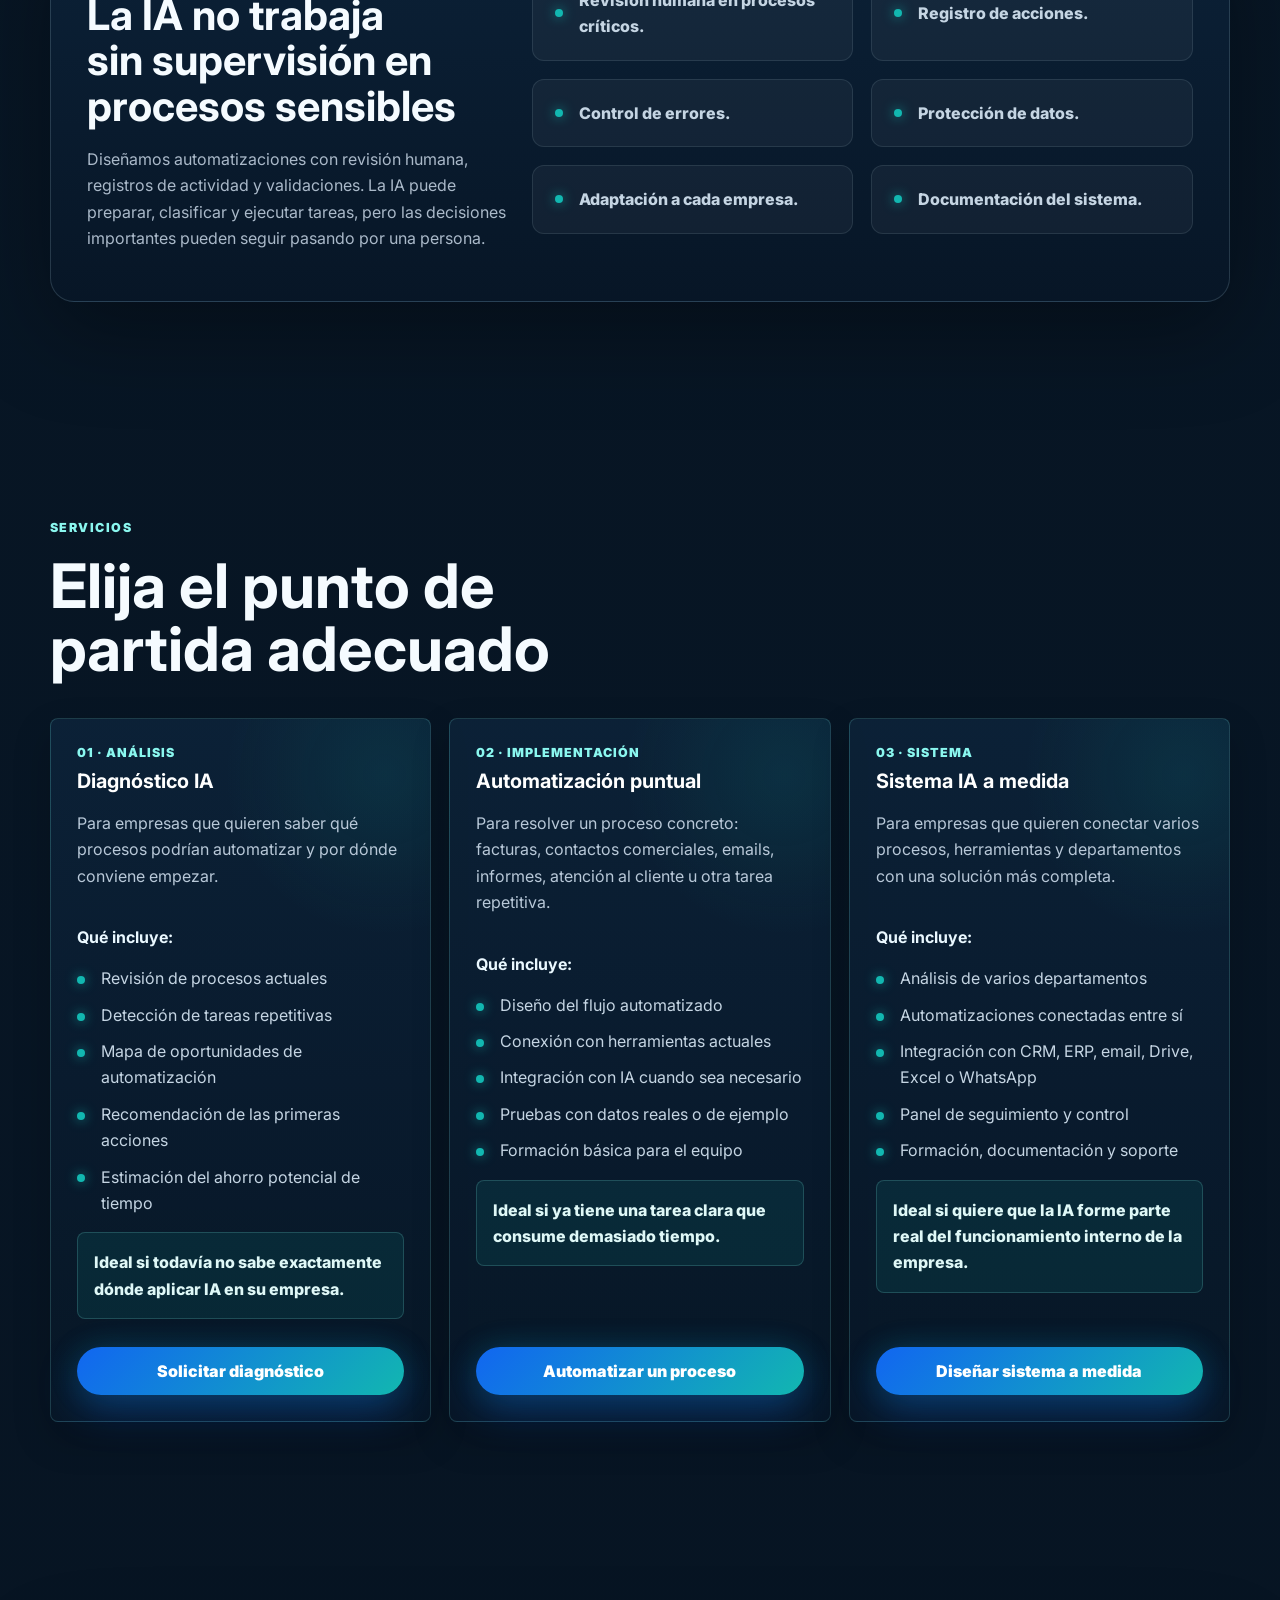
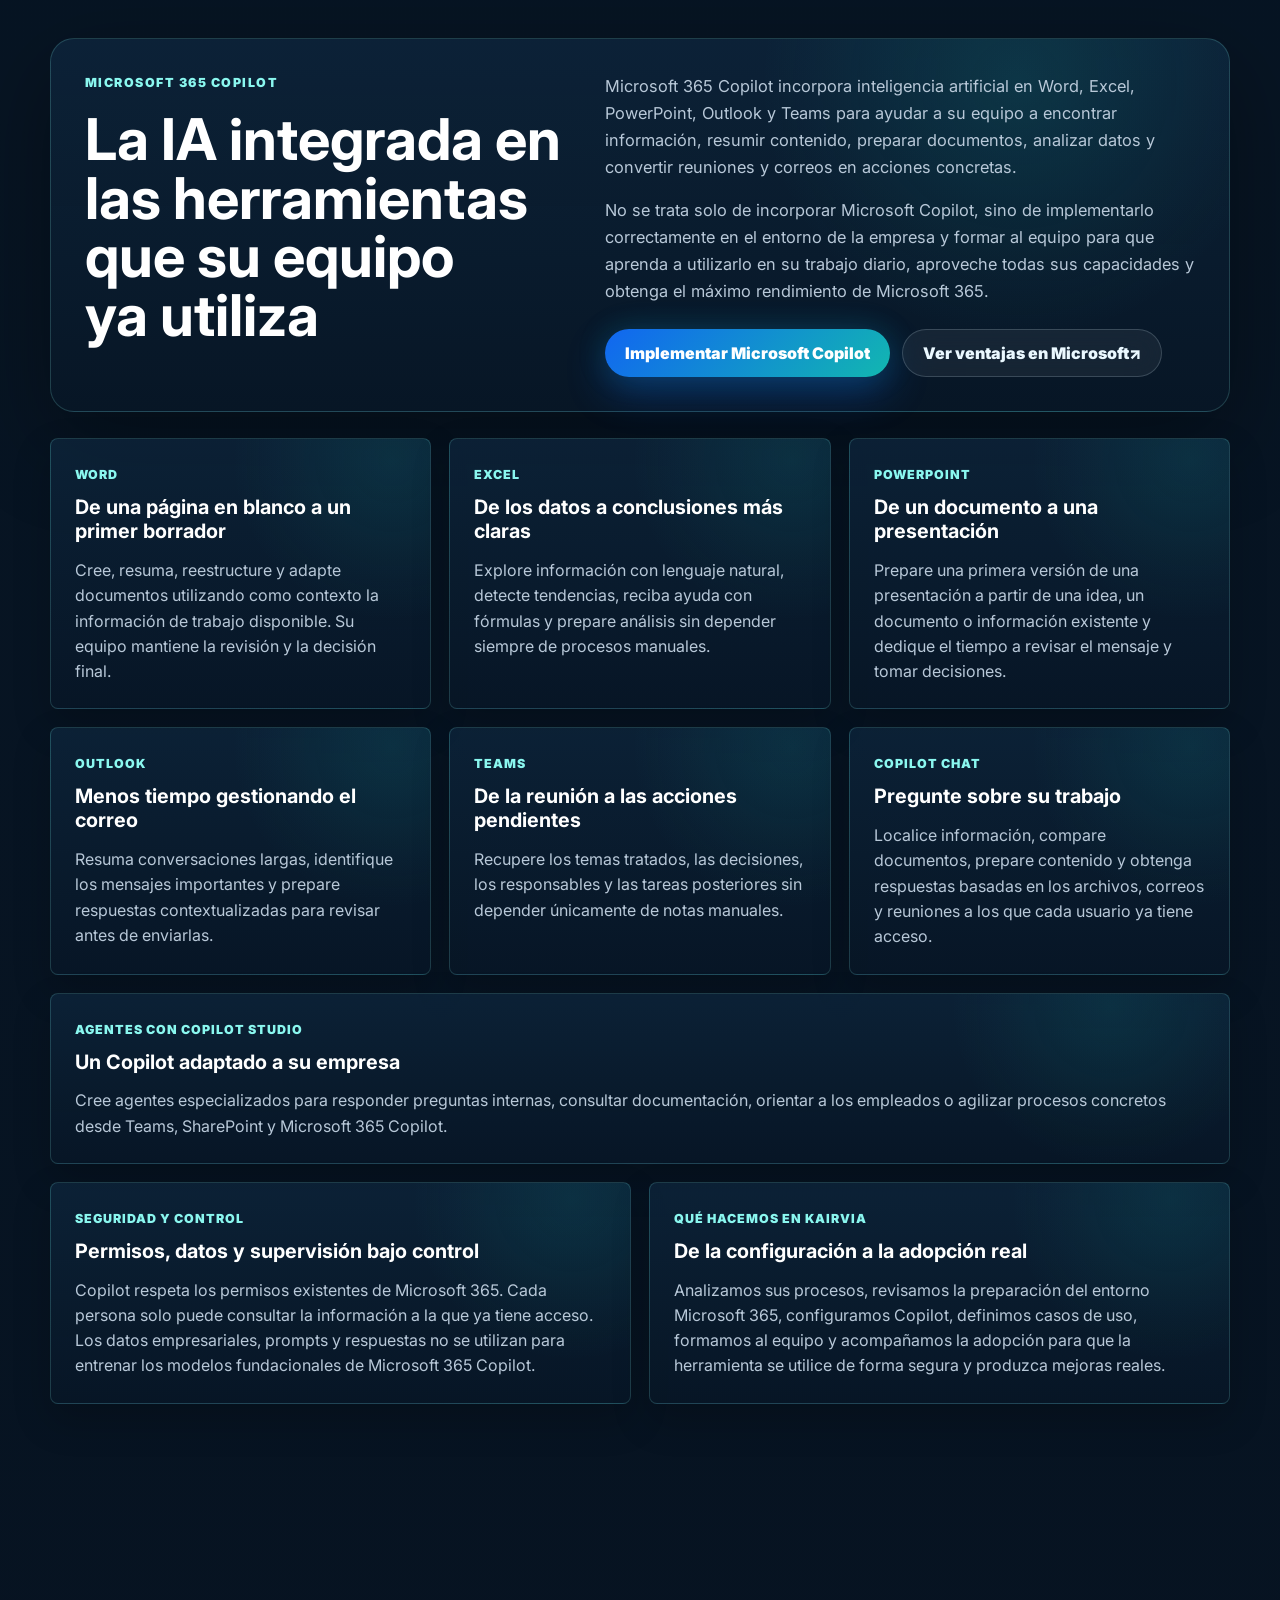
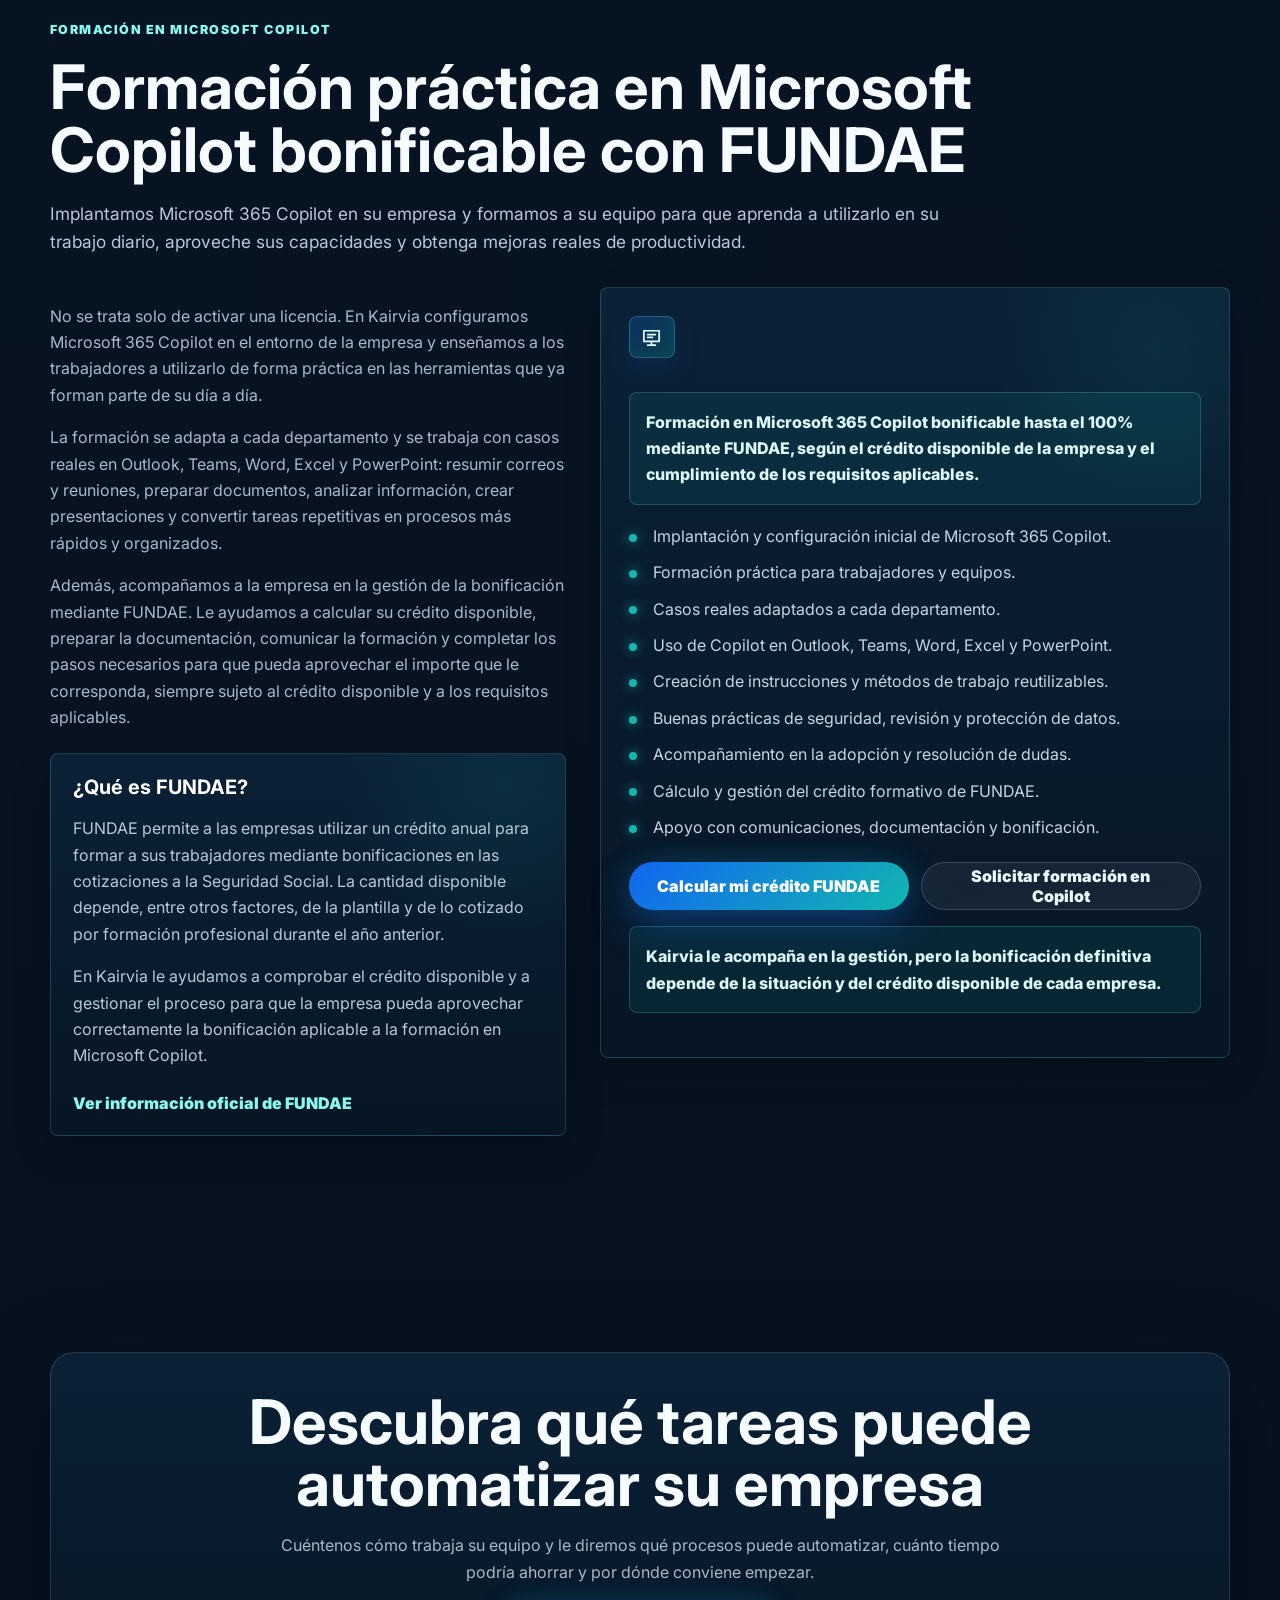
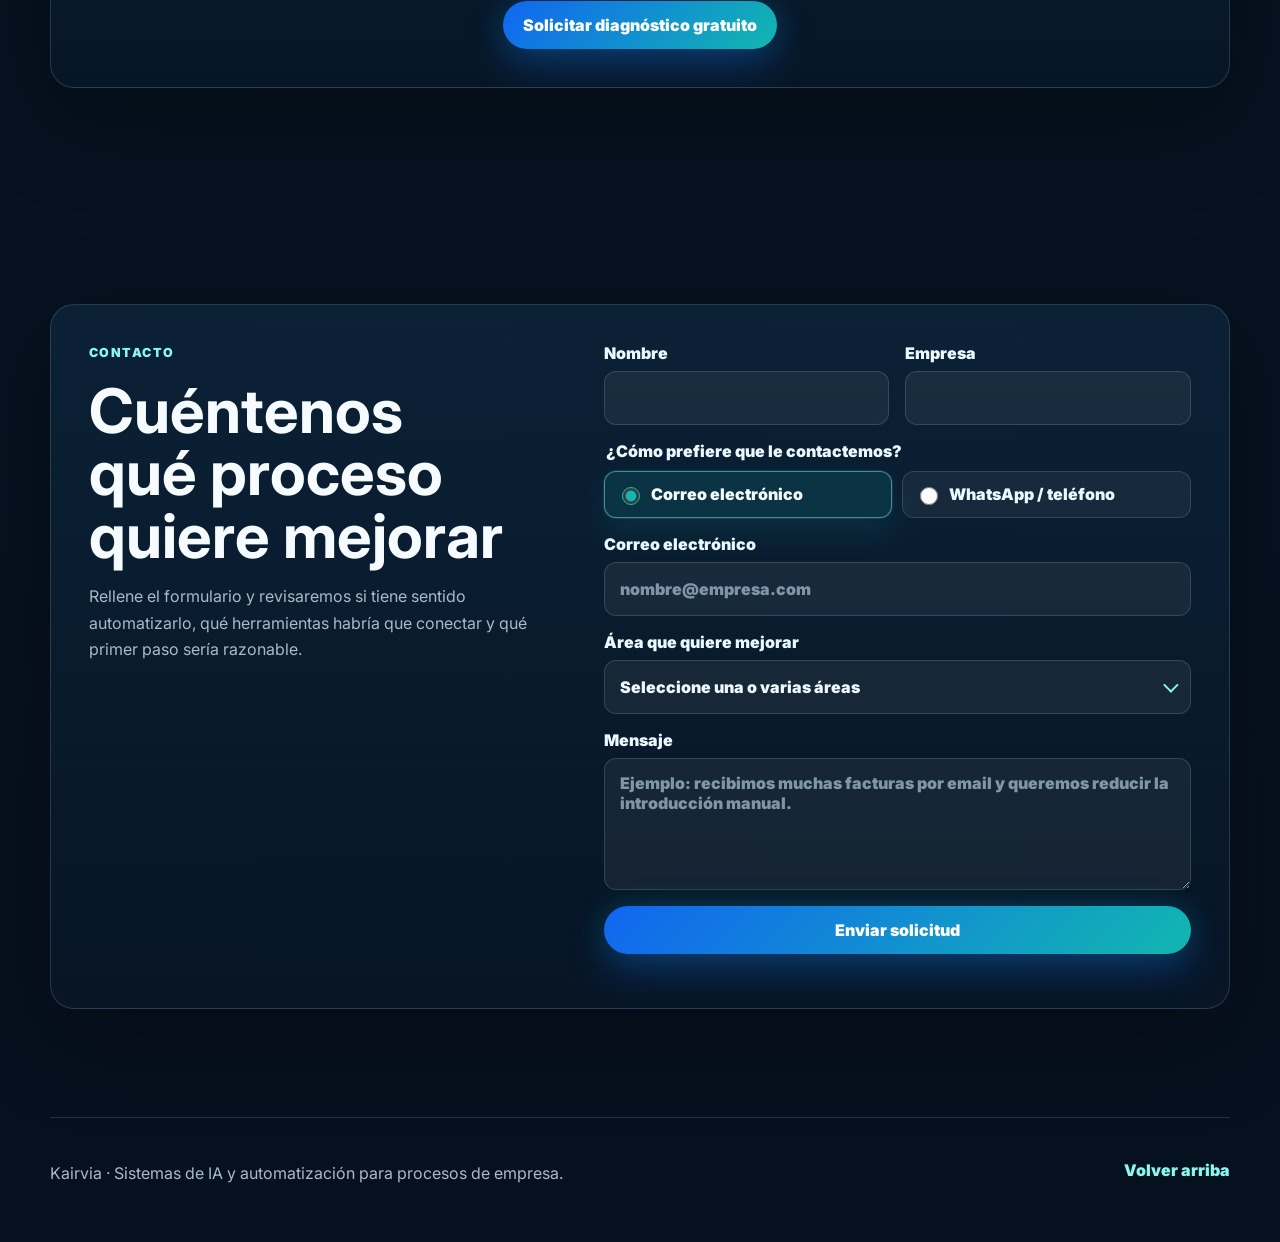
==== commit 1e2b7b2e: "Compacta modal FUNDAE" ====
--- a/index.html
+++ b/index.html
@@ -20,7 +20,7 @@
       href="https://fonts.googleapis.com/css2?family=Inter:wght@400;500;600;700;800;900&display=swap"
       rel="stylesheet"
     />
-    <link rel="stylesheet" href="styles.css?v=20260729-fundae-modal-polish" />
+    <link rel="stylesheet" href="styles.css?v=20260729-fundae-modal-compact" />
   </head>
   <body>
     <header class="site-header" id="inicio">
@@ -752,6 +752,6 @@
       <a href="#inicio">Volver arriba</a>
     </footer>
 
-    <script src="script.js?v=20260729-fundae-modal-polish"></script>
+    <script src="script.js?v=20260729-fundae-modal-compact"></script>
   </body>
 </html>
--- a/styles.css
+++ b/styles.css
@@ -785,16 +785,20 @@
 }
 .fundae-modal-close { position: absolute; top: 14px; right: 14px; width: 34px; height: 34px; display: grid; place-items: center; color: #9fb3c3; background: transparent; border: 0; border-radius: 50%; font-size: 22px; }
 .fundae-modal-close:hover { color: white; background: rgba(255,255,255,.06); }
+#fundae-modal .fundae-modal-panel h2 {
+  max-width: 620px;
+  font-size: clamp(1.75rem, 3.2vw, 2.45rem);
+  line-height: 1.12;
+}
 .fundae-modal-panel > h2 + .fundae-modal-copy { margin-top: 24px; }
 .fundae-modal-copy { margin-top: 0; }
 .fundae-modal-copy p { margin: 0 0 12px; }
 .fundae-official-links { display: flex; justify-content: center; margin: 18px 0 30px; }
 .fundae-official-links .btn { width: auto; min-height: 44px; font-size: .92rem; }
 .fundae-calculator-form { margin-top: 0; }
-.fundae-number-field { grid-template-rows: auto minmax(4.95em, auto) auto; align-content: start; }
-.fundae-field-label { color: #eaf8ff; }
-.fundae-field-help { color: #93a8ba; font-size: .82rem; line-height: 1.45; font-weight: 700; }
-.fundae-field-help-spacer { visibility: hidden; }
+.fundae-number-field { grid-template-rows: minmax(2.8em, auto) auto; align-content: start; }
+.fundae-field-label { color: #eaf8ff; font-size: .95rem; line-height: 1.28; }
+.fundae-base-field .fundae-field-label { white-space: nowrap; }
 .contact-method { margin: 0; padding: 0; border: 0; }
 .contact-method legend { margin-bottom: 10px; color: #eaf8ff; font-weight: 900; }
 .contact-method-options { display: grid; grid-template-columns: repeat(2, 1fr); gap: 10px; }
@@ -890,6 +894,11 @@
   }
   .copilot-form {
     grid-template-columns: 1fr;
+  }
+  #fundae-modal .fundae-modal-panel h2 {
+    max-width: 100%;
+    font-size: clamp(1.65rem, 7.4vw, 2.15rem);
+    line-height: 1.14;
   }
   .fundae-modal-panel > h2 + .fundae-modal-copy {
     margin-top: 18px;
@@ -982,8 +991,8 @@
   .metric-tile, .solutions-panel, .impact-panel { min-height: auto; padding: 12px; }
   .metric-tile strong { font-size: 1.45rem; }
   .dashboard-main, .flow-list, .invoice-flow, .contact-form, .fundae-calculator-form, .diagnostic-form, .trust-list, .footer-grid { grid-template-columns: 1fr; }
-  .fundae-number-field { grid-template-rows: auto auto auto; }
-  .fundae-field-help-spacer { display: none; }
+  .fundae-number-field { grid-template-rows: auto auto; }
+  .fundae-base-field .fundae-field-label { white-space: normal; }
   .fundae-official-links { margin-bottom: 22px; }
   .solution-row { grid-template-columns: 1fr; gap: 8px; }
   .impact-chart { height: 150px; gap: 6px; }
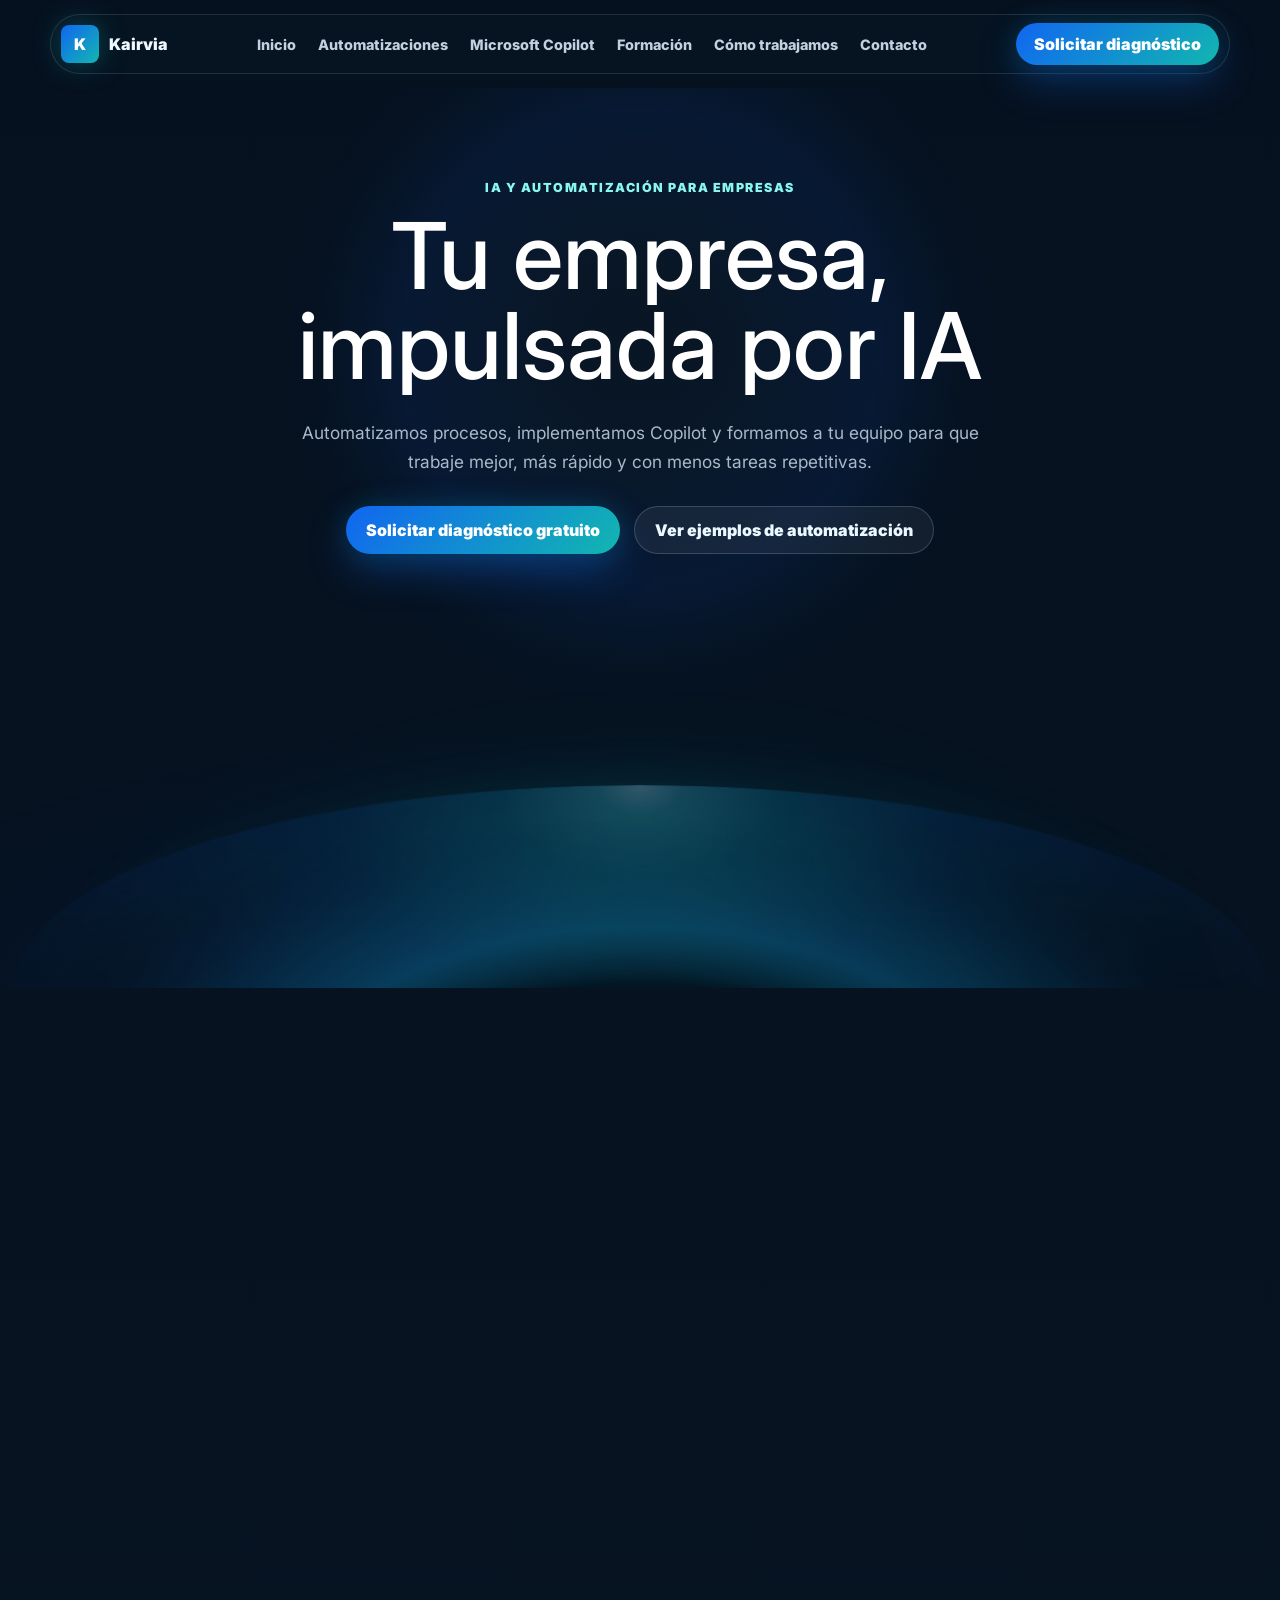
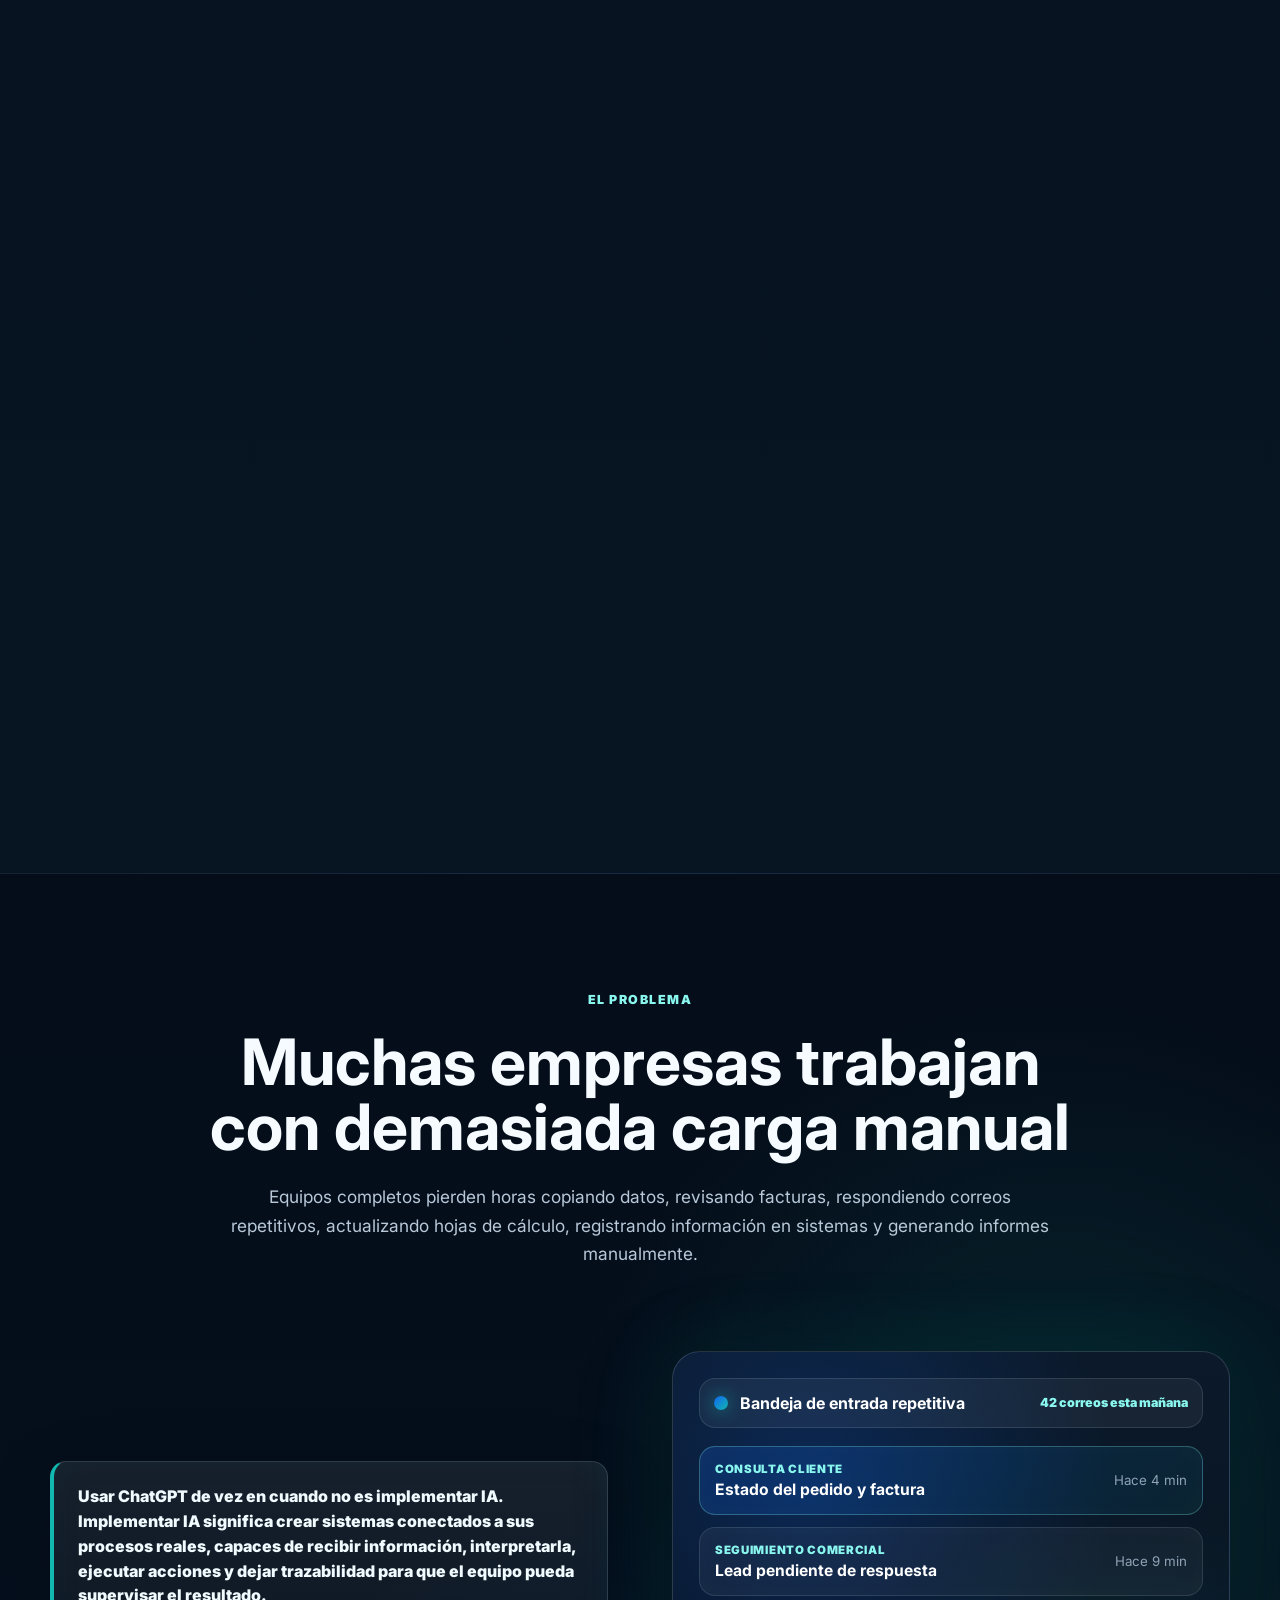
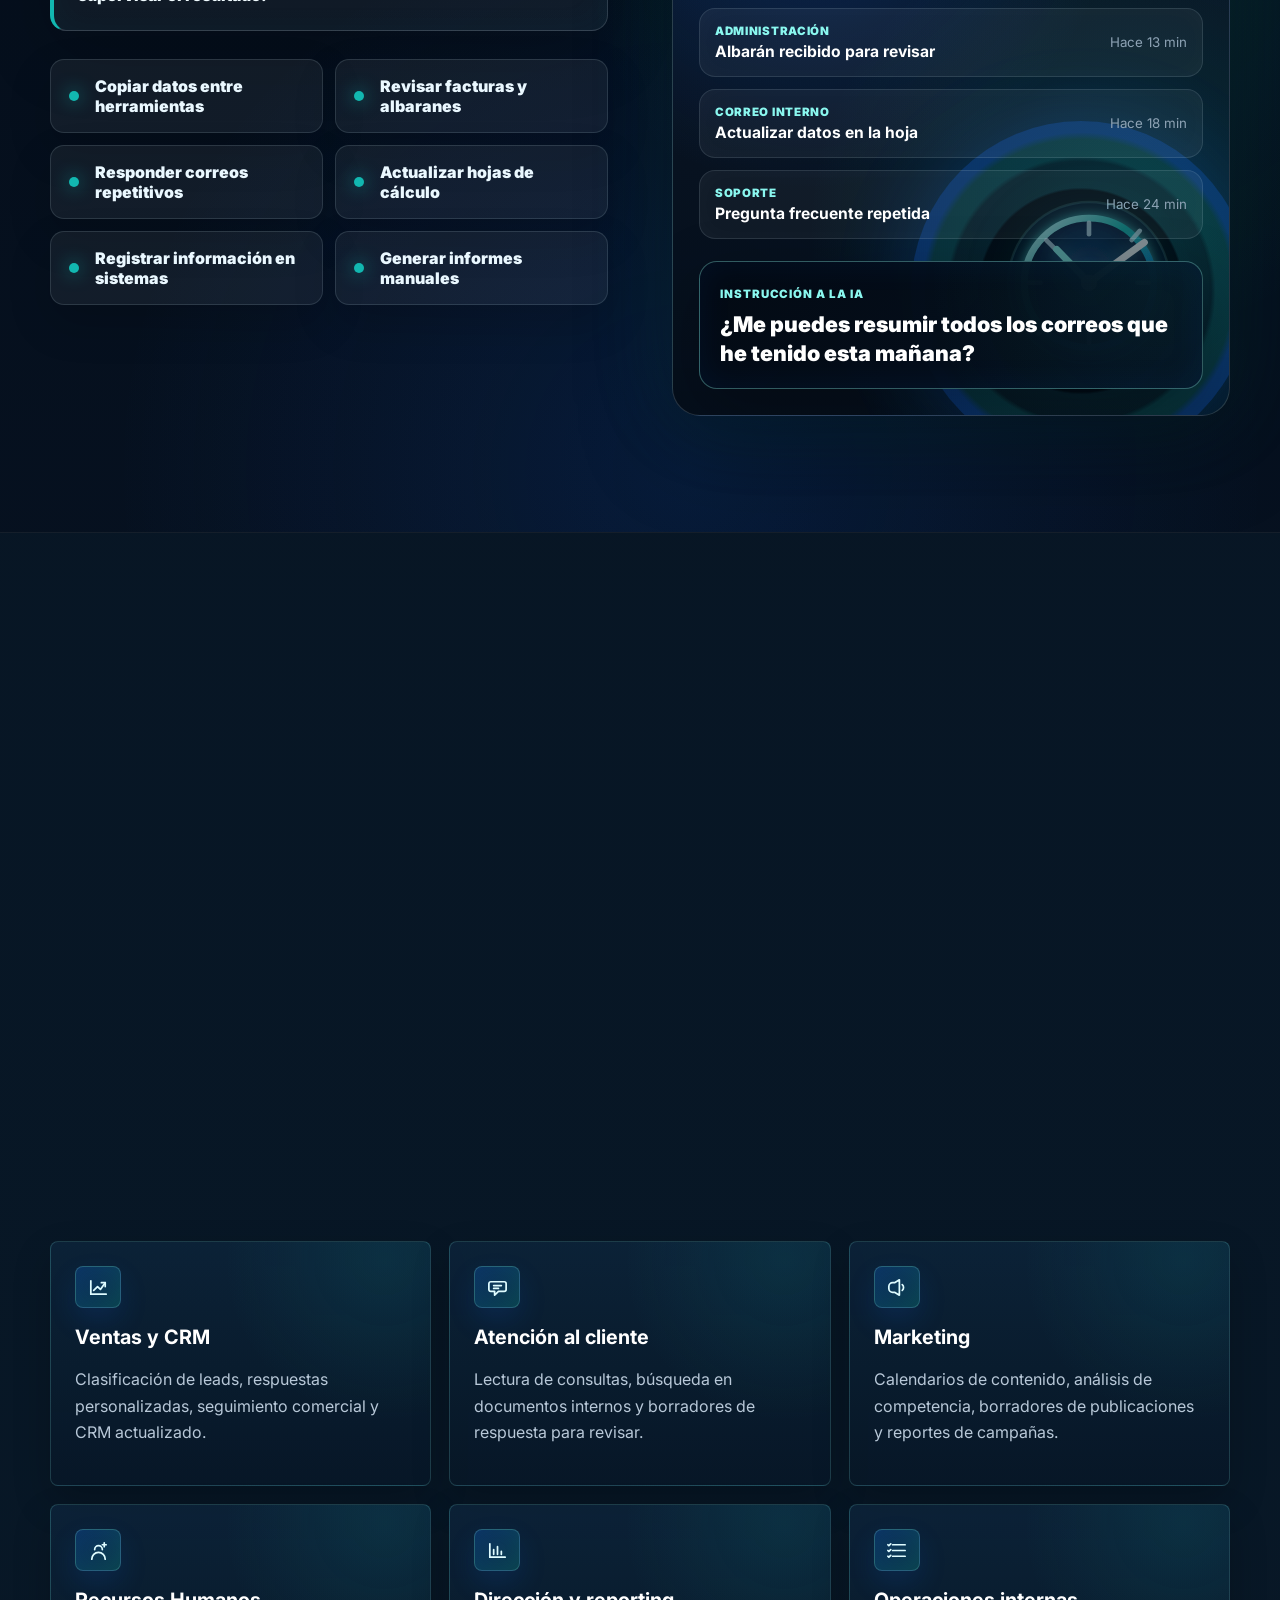
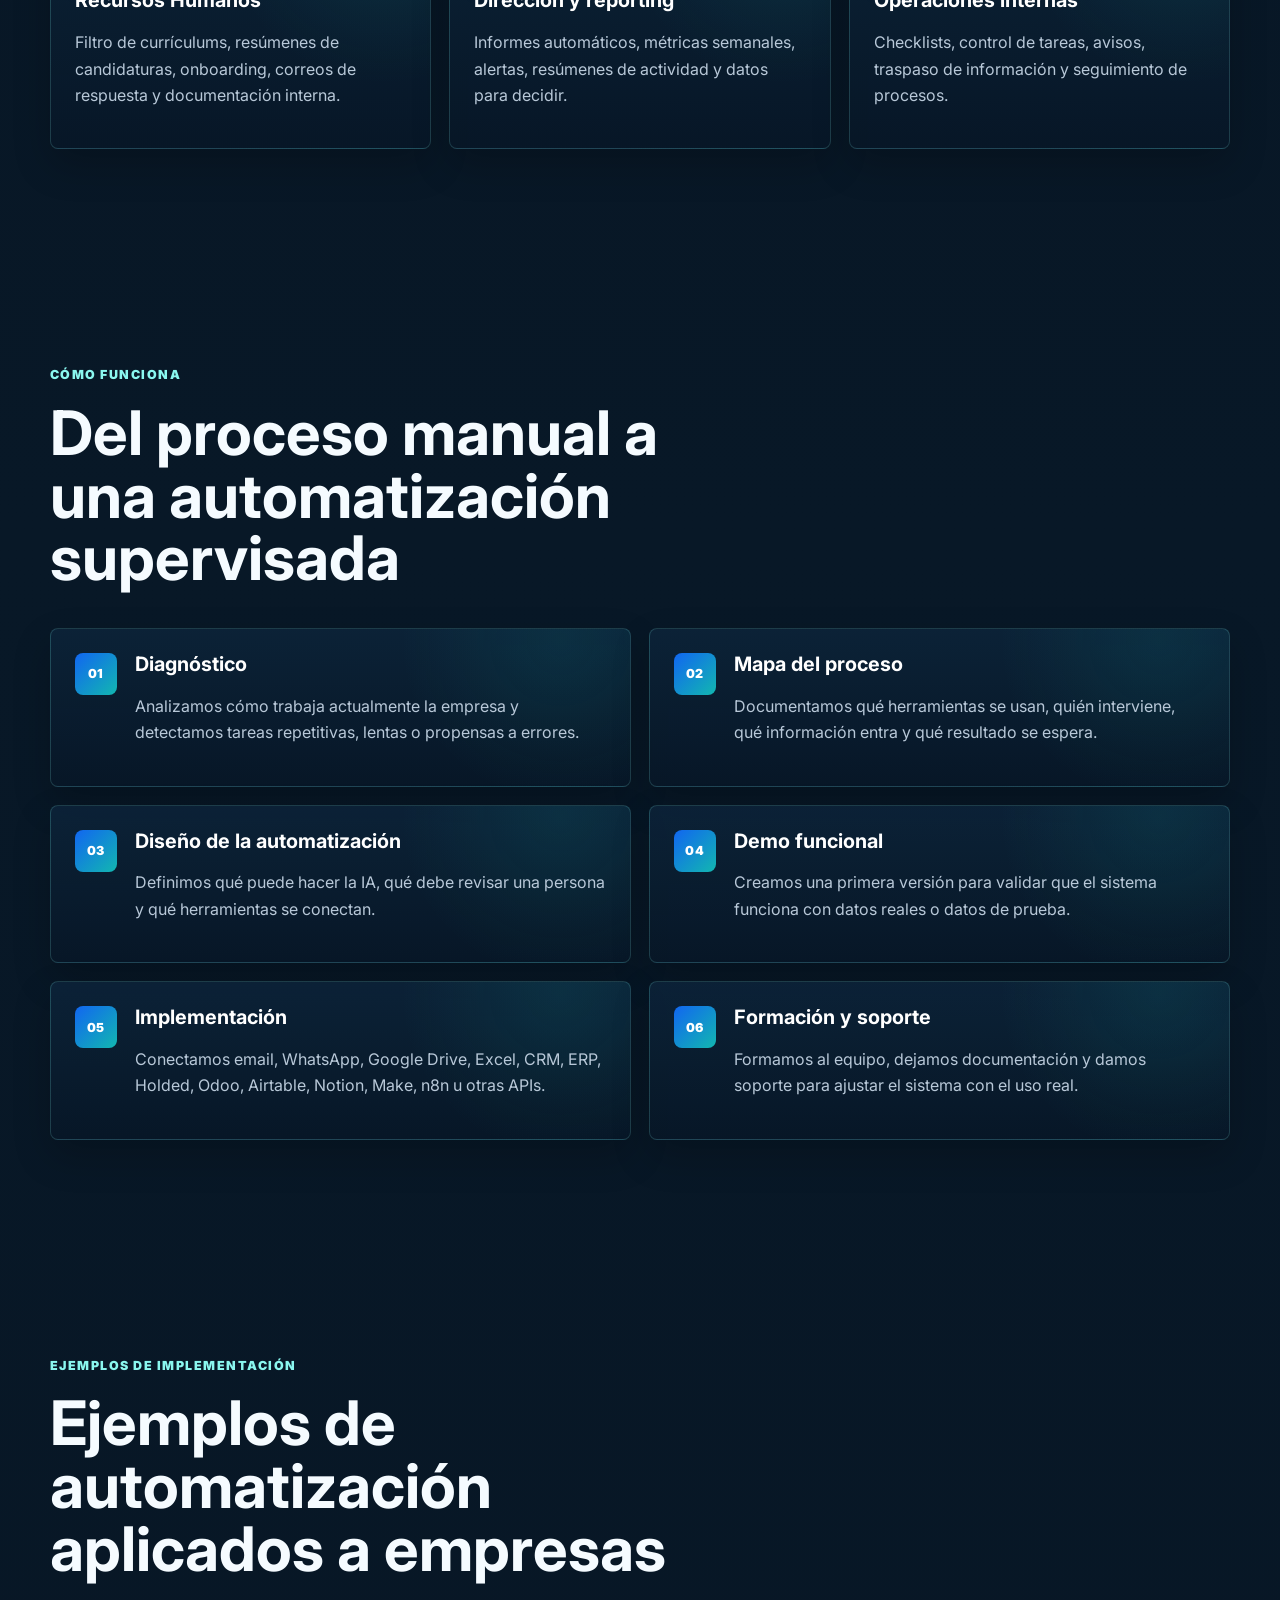
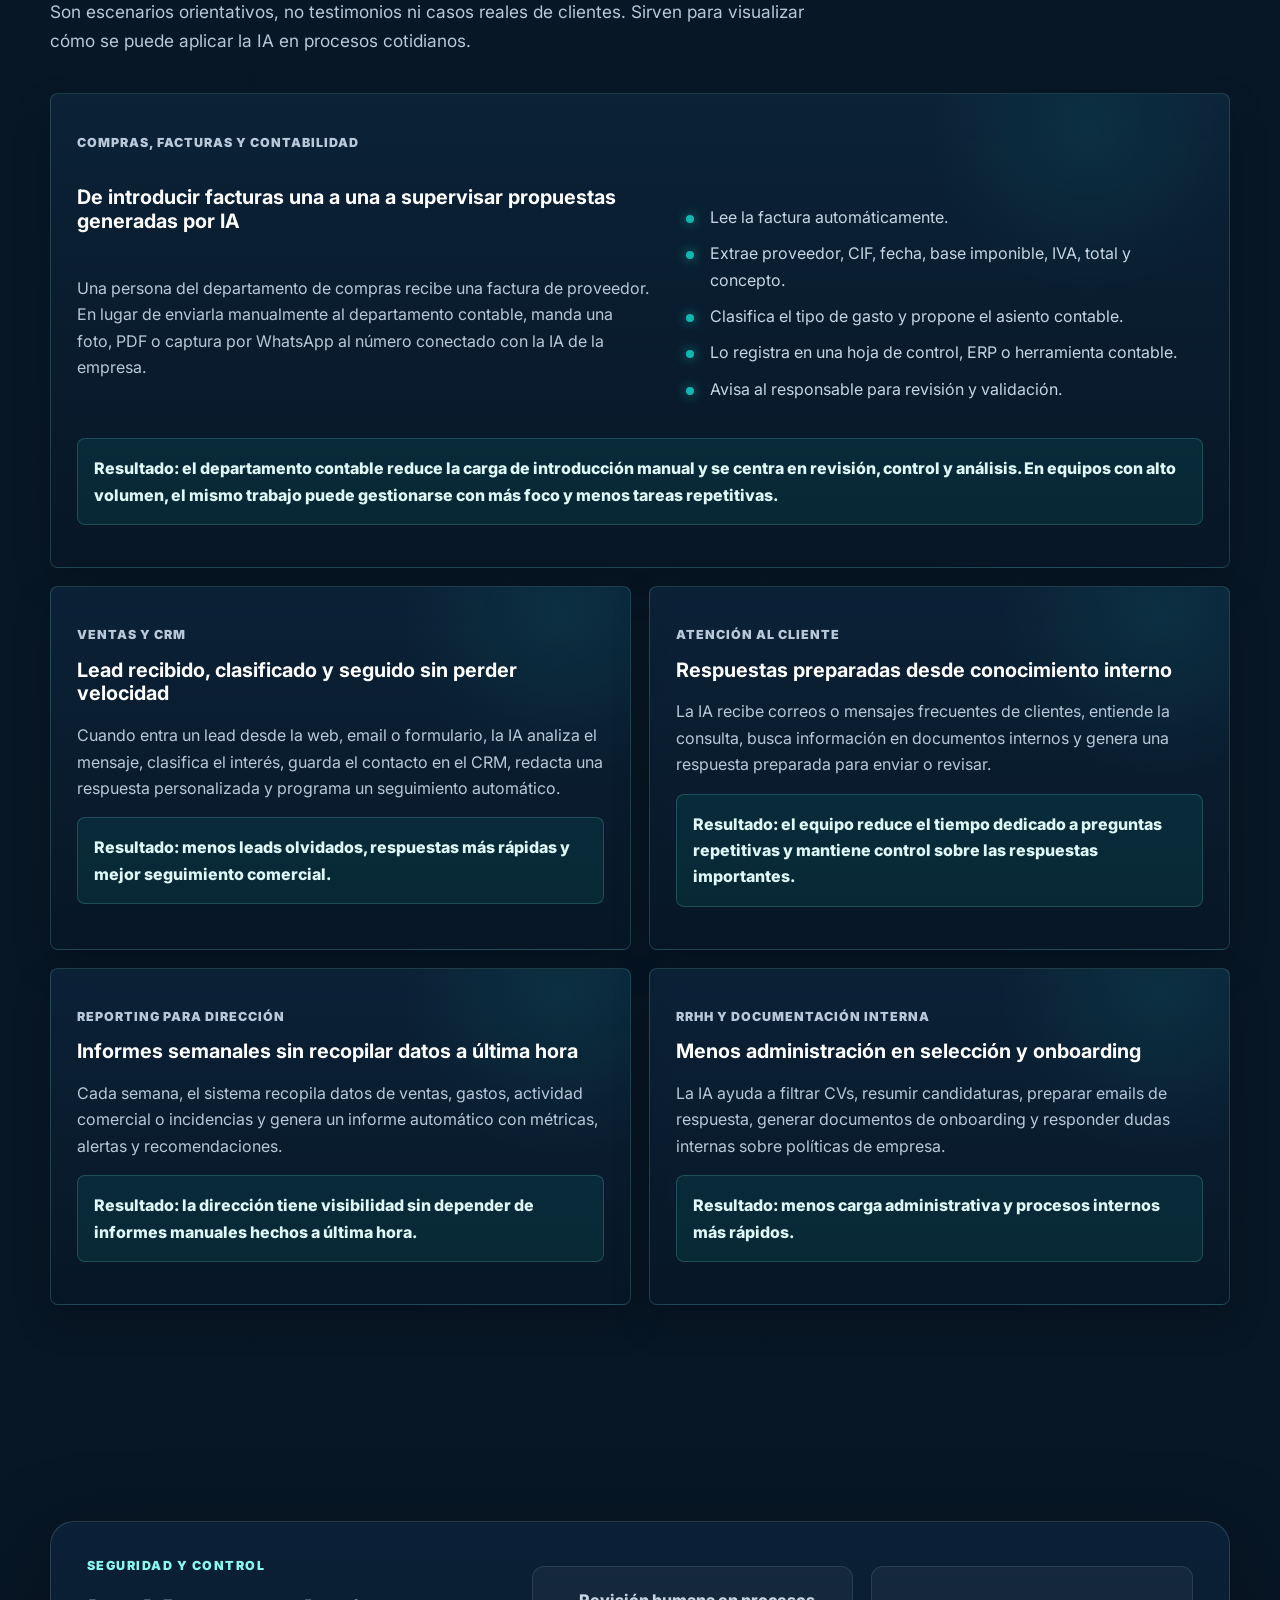
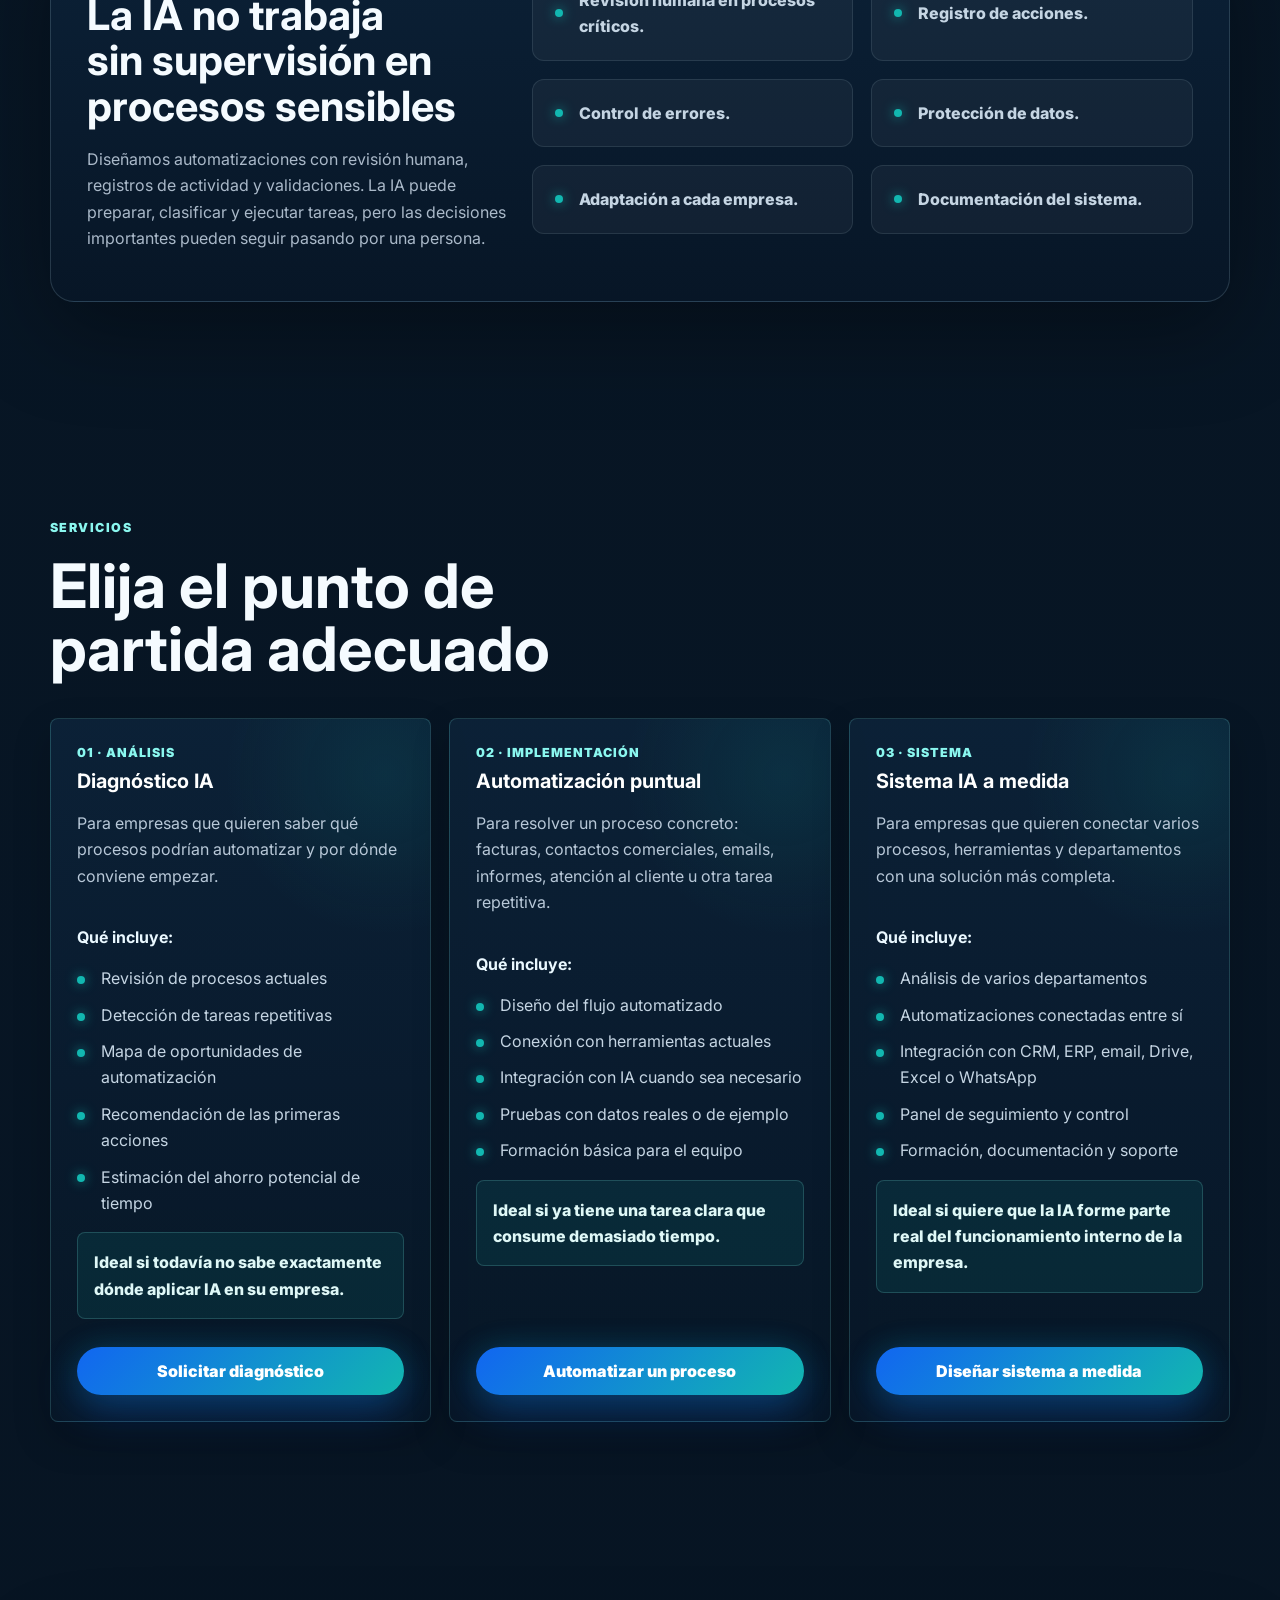
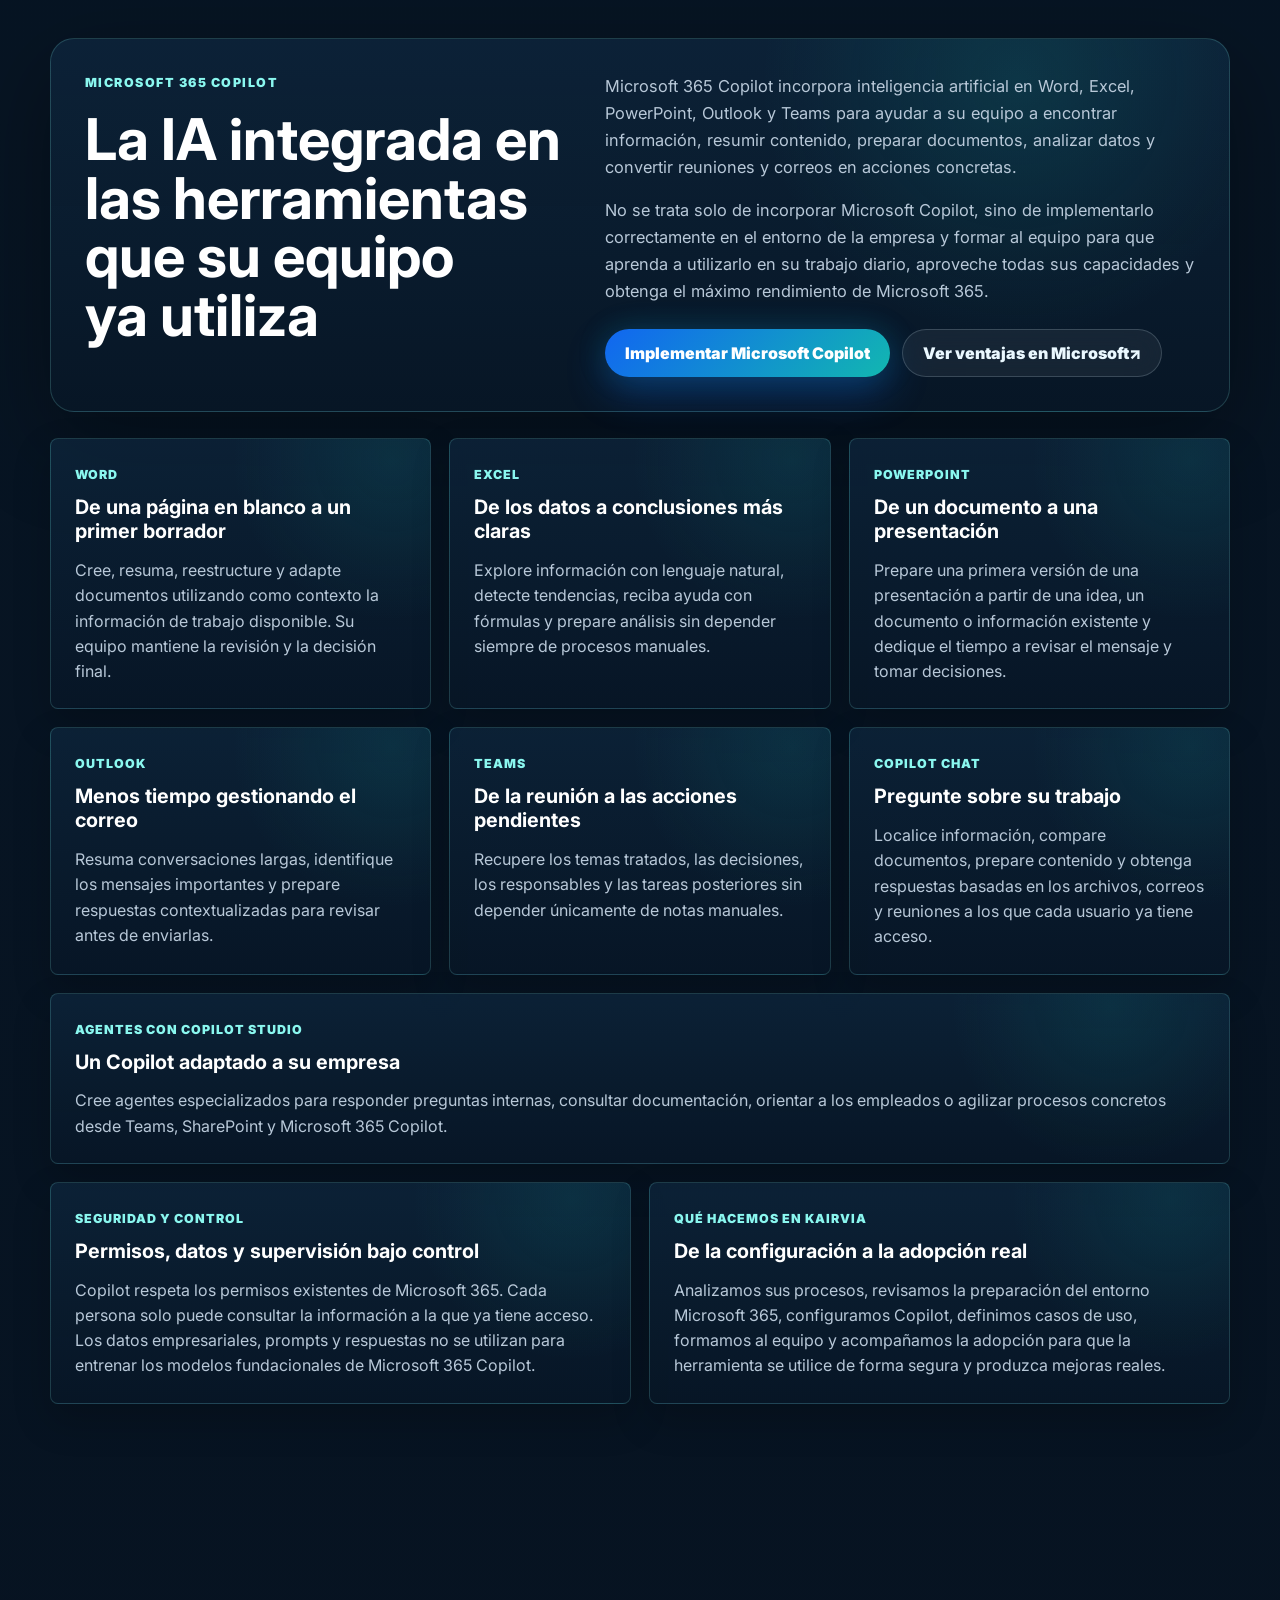
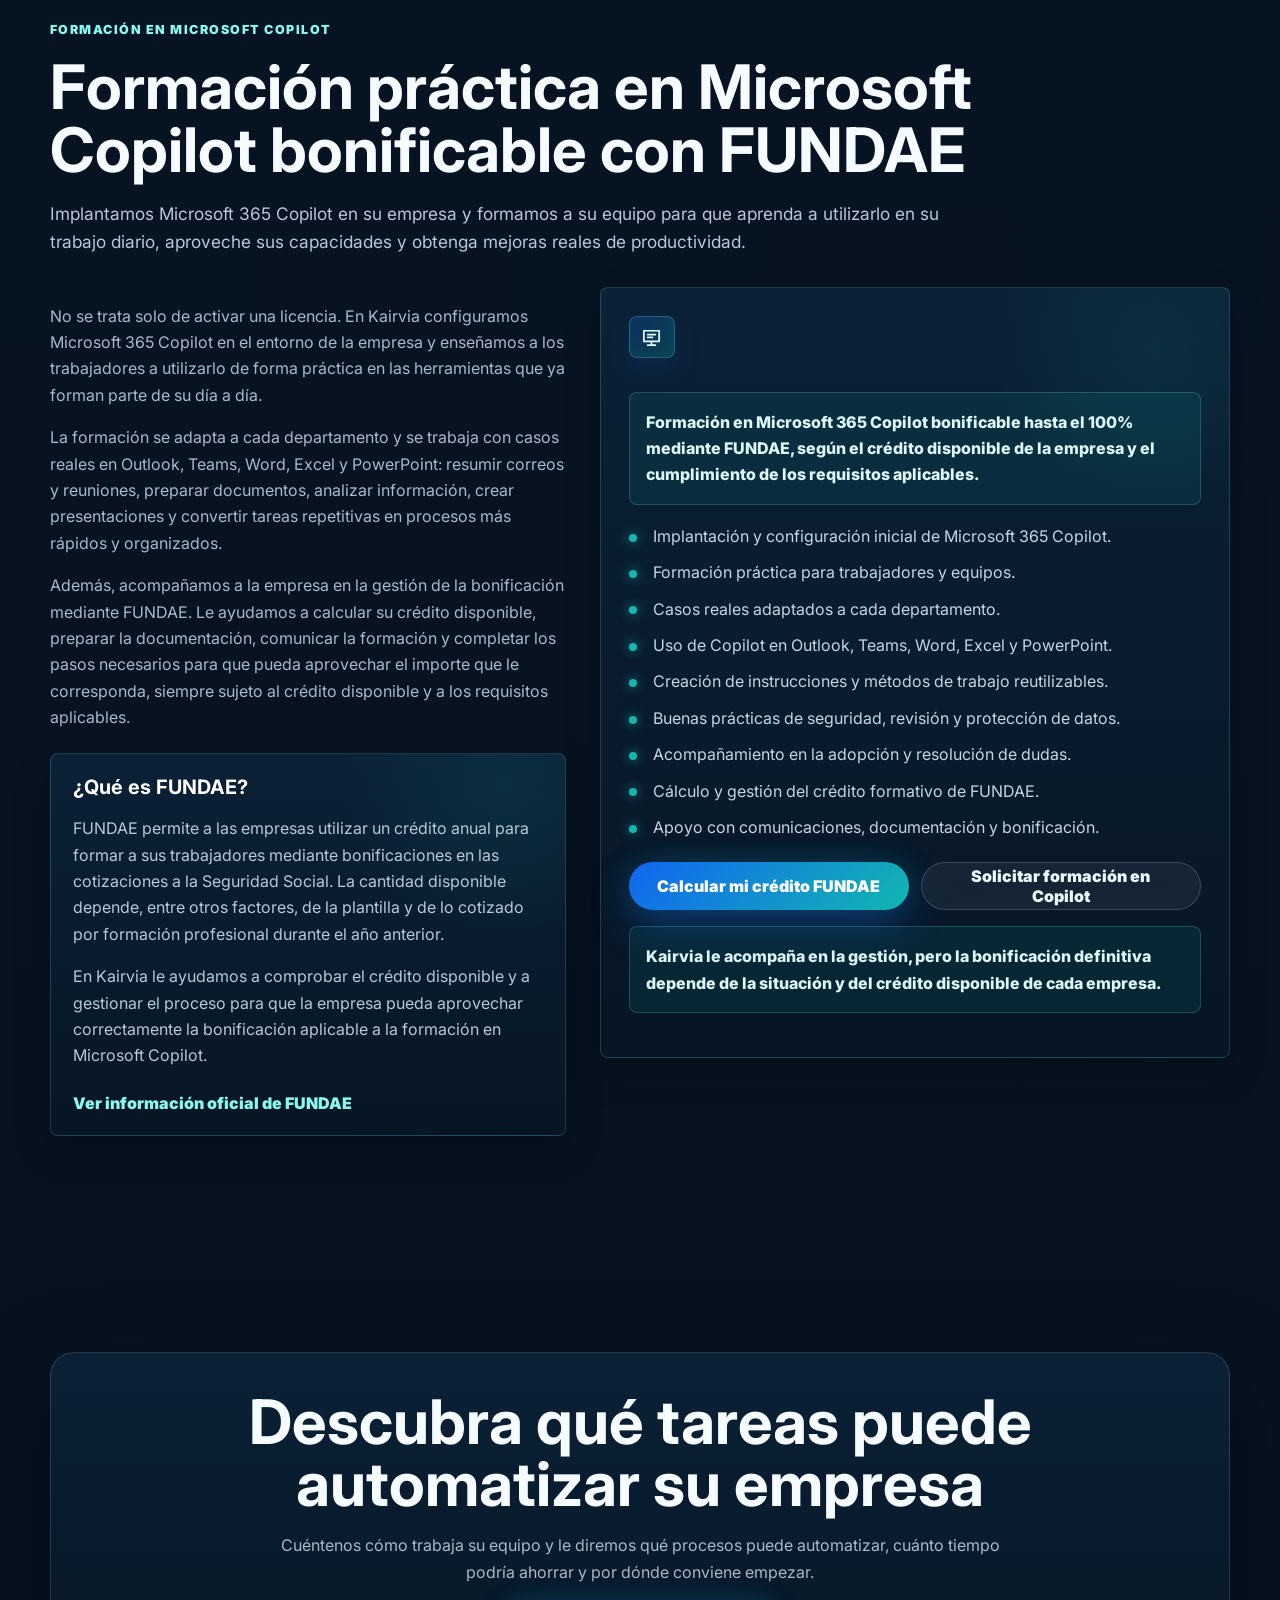
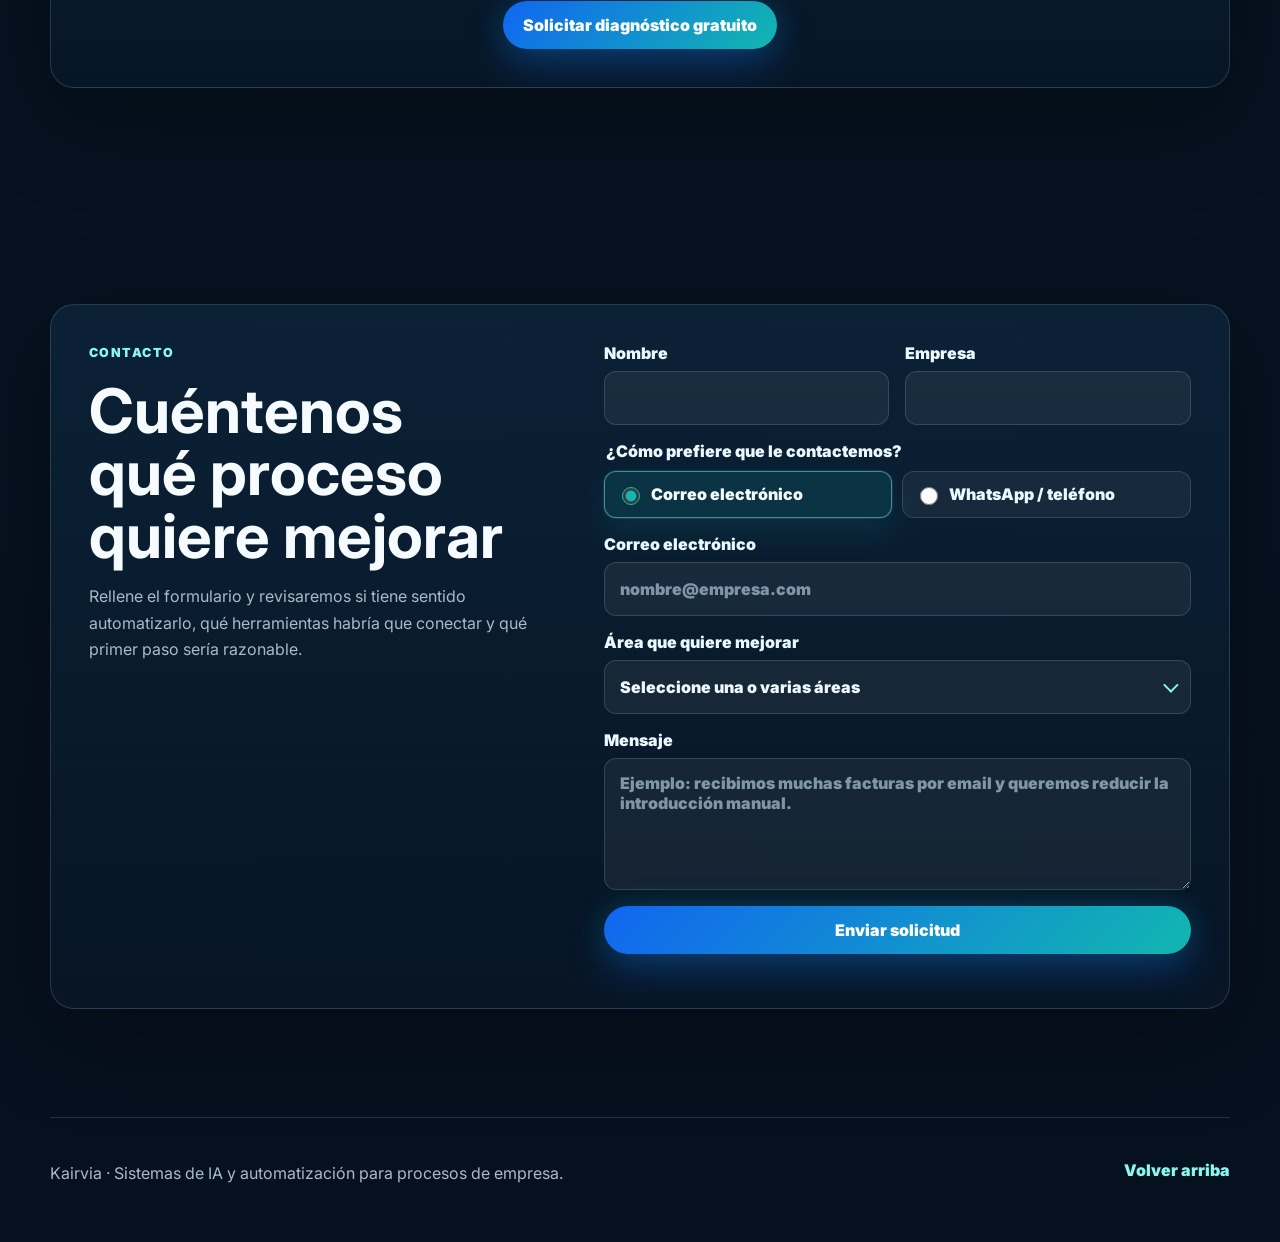
==== commit 0d863b09: "Enlaza credito FUNDAE oficial" ====
--- a/index.html
+++ b/index.html
@@ -657,7 +657,7 @@
               <li>Apoyo con comunicaciones, documentación y bonificación.</li>
             </ul>
             <div class="training-actions">
-              <button class="btn btn-primary fundae-calculator-trigger" type="button" data-fundae-open>Calcular mi crédito FUNDAE</button>
+              <a class="btn btn-primary fundae-calculator-trigger" href="https://simuladorcredito.fundae.es" target="_blank" rel="noopener noreferrer">Calcular mi crédito FUNDAE</a>
               <button class="btn btn-secondary" type="button" data-copilot-open>Solicitar formación en Copilot</button>
             </div>
             <p class="training-note">
@@ -752,6 +752,6 @@
       <a href="#inicio">Volver arriba</a>
     </footer>
 
-    <script src="script.js?v=20260729-fundae-modal-compact"></script>
+    <script src="script.js?v=20260729-fundae-external"></script>
   </body>
 </html>
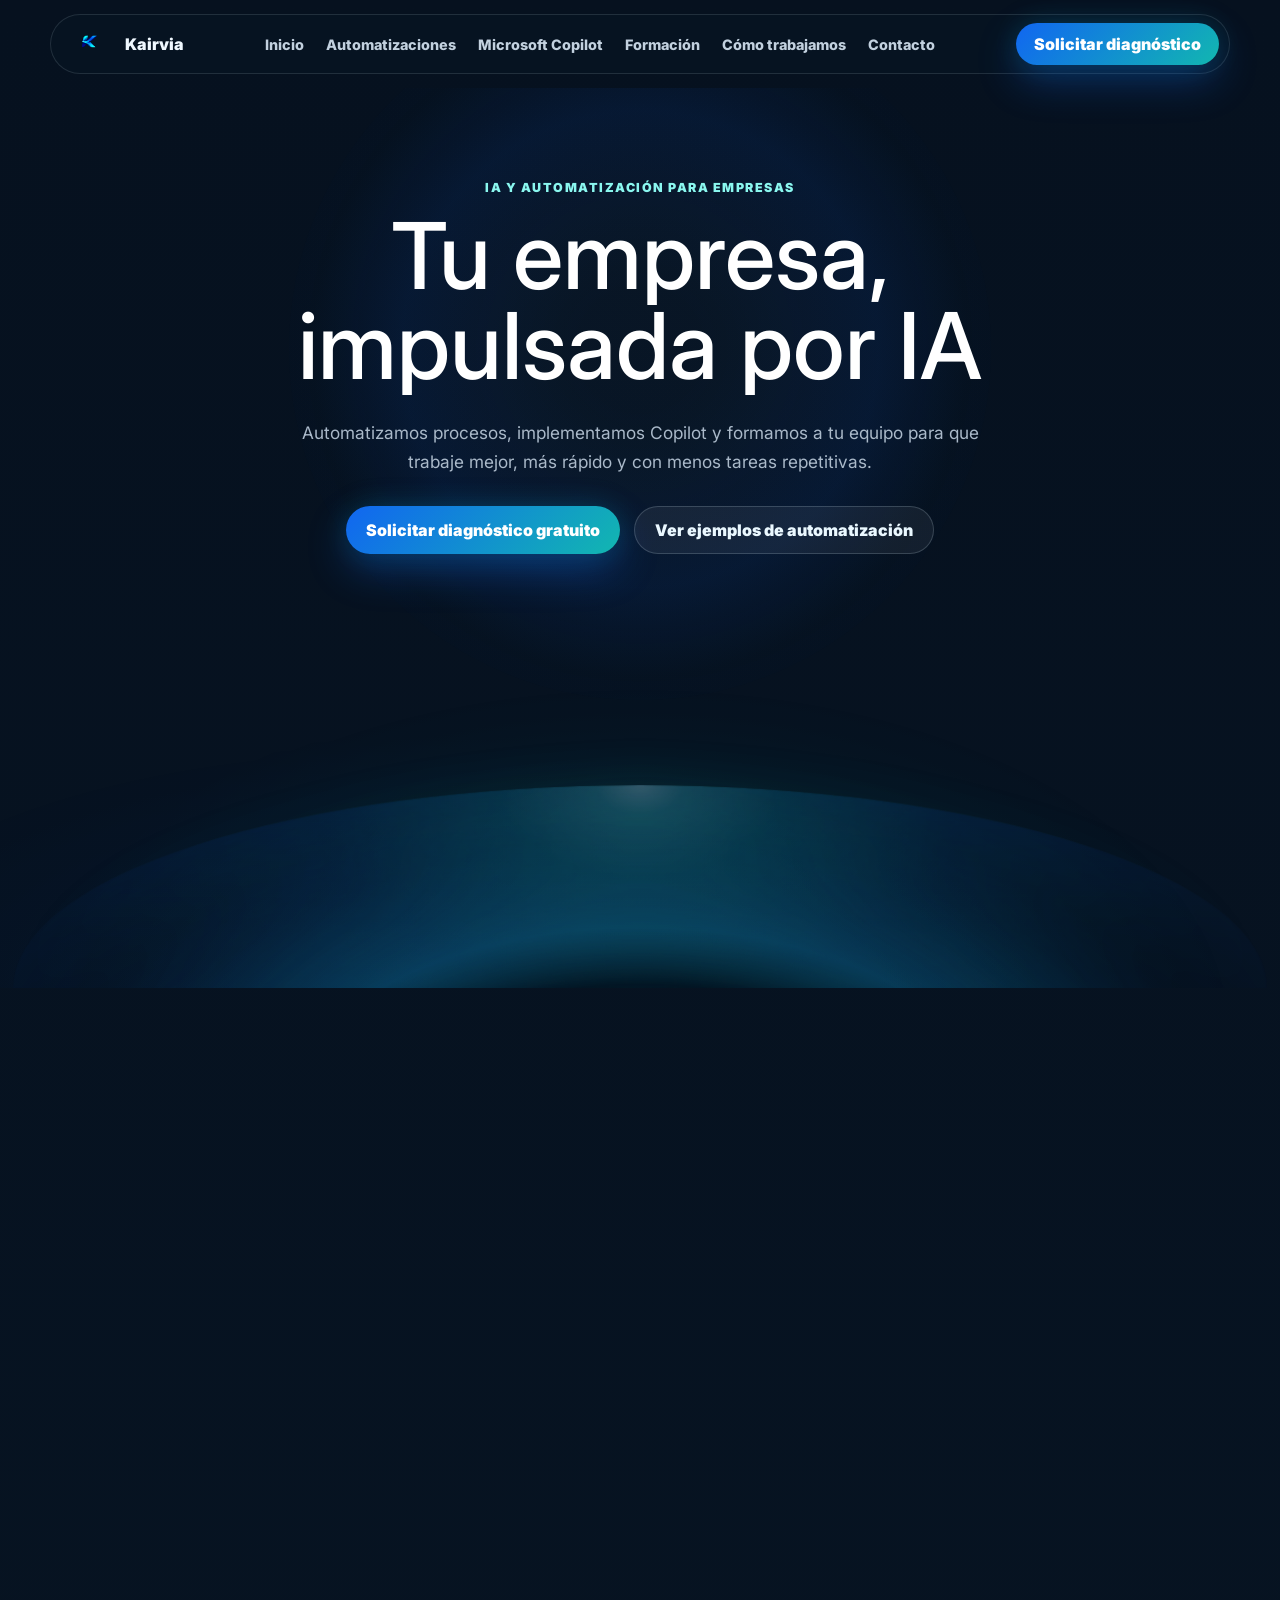
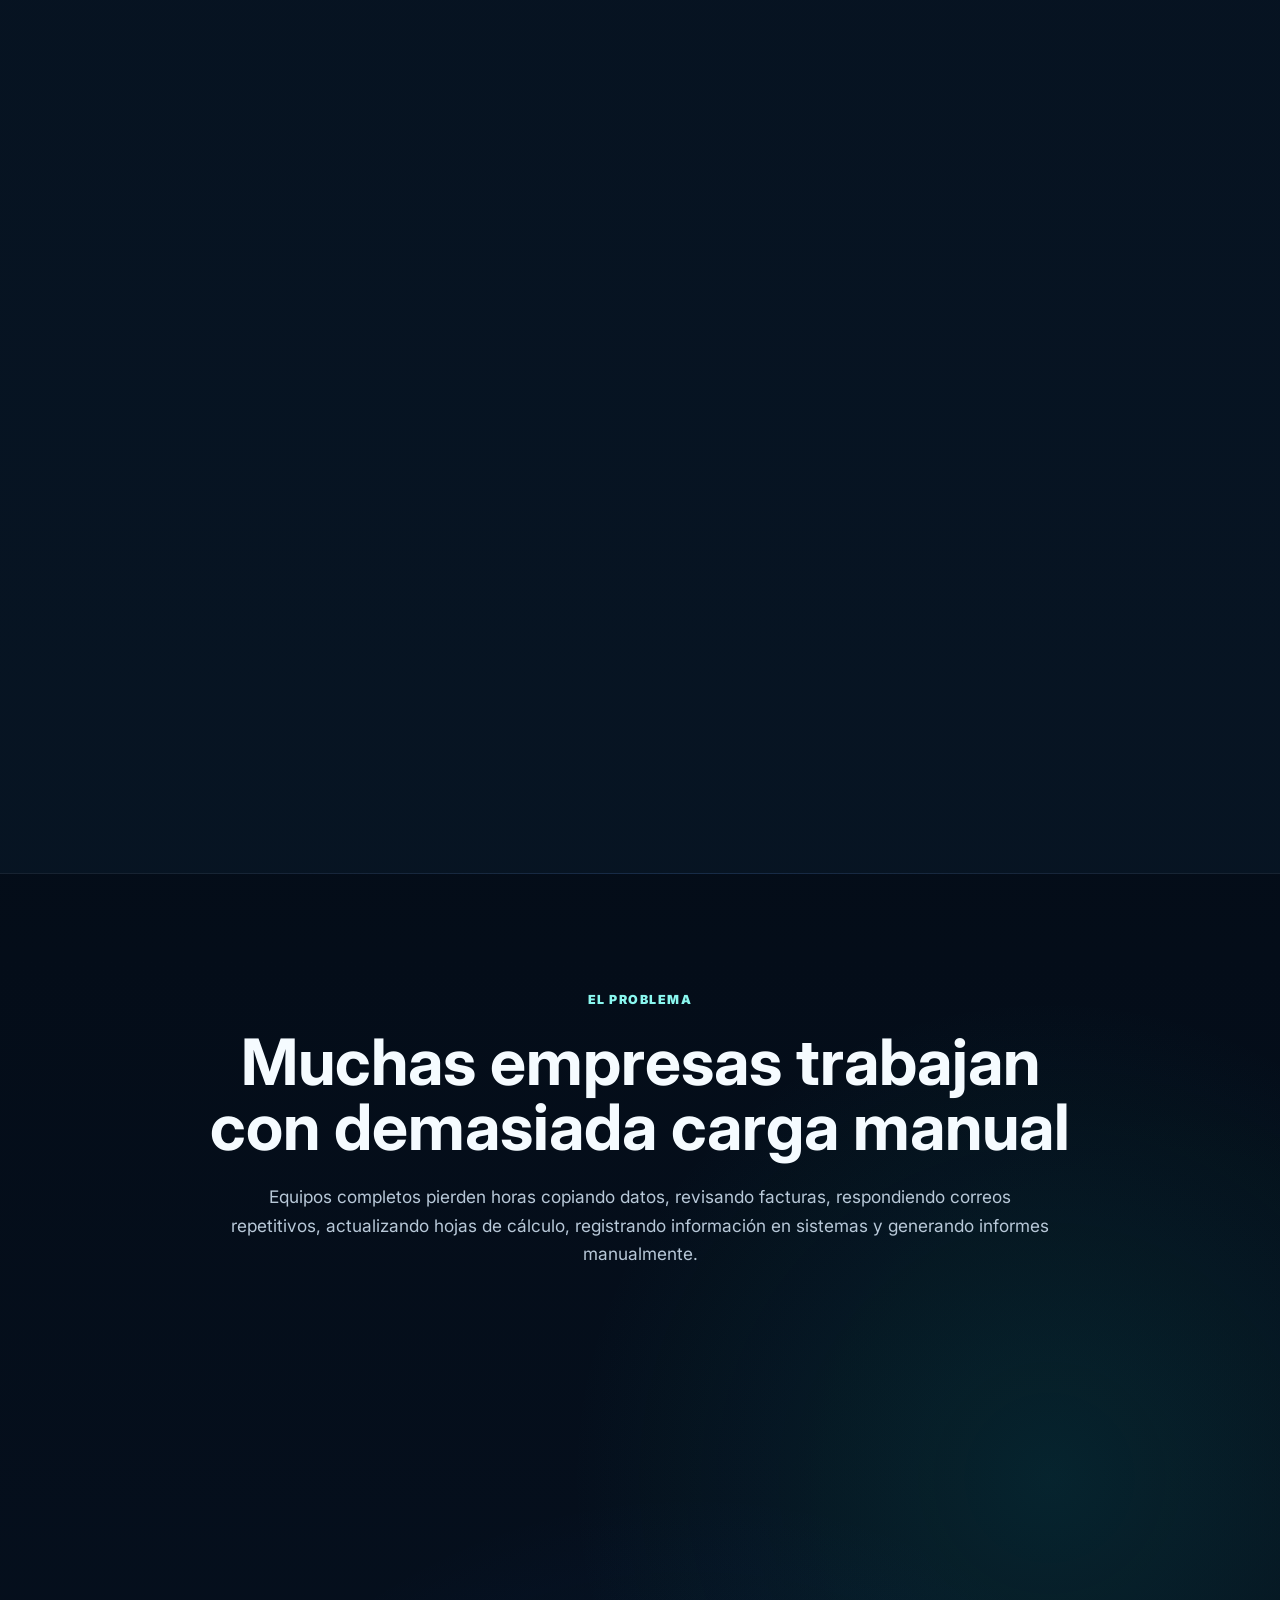
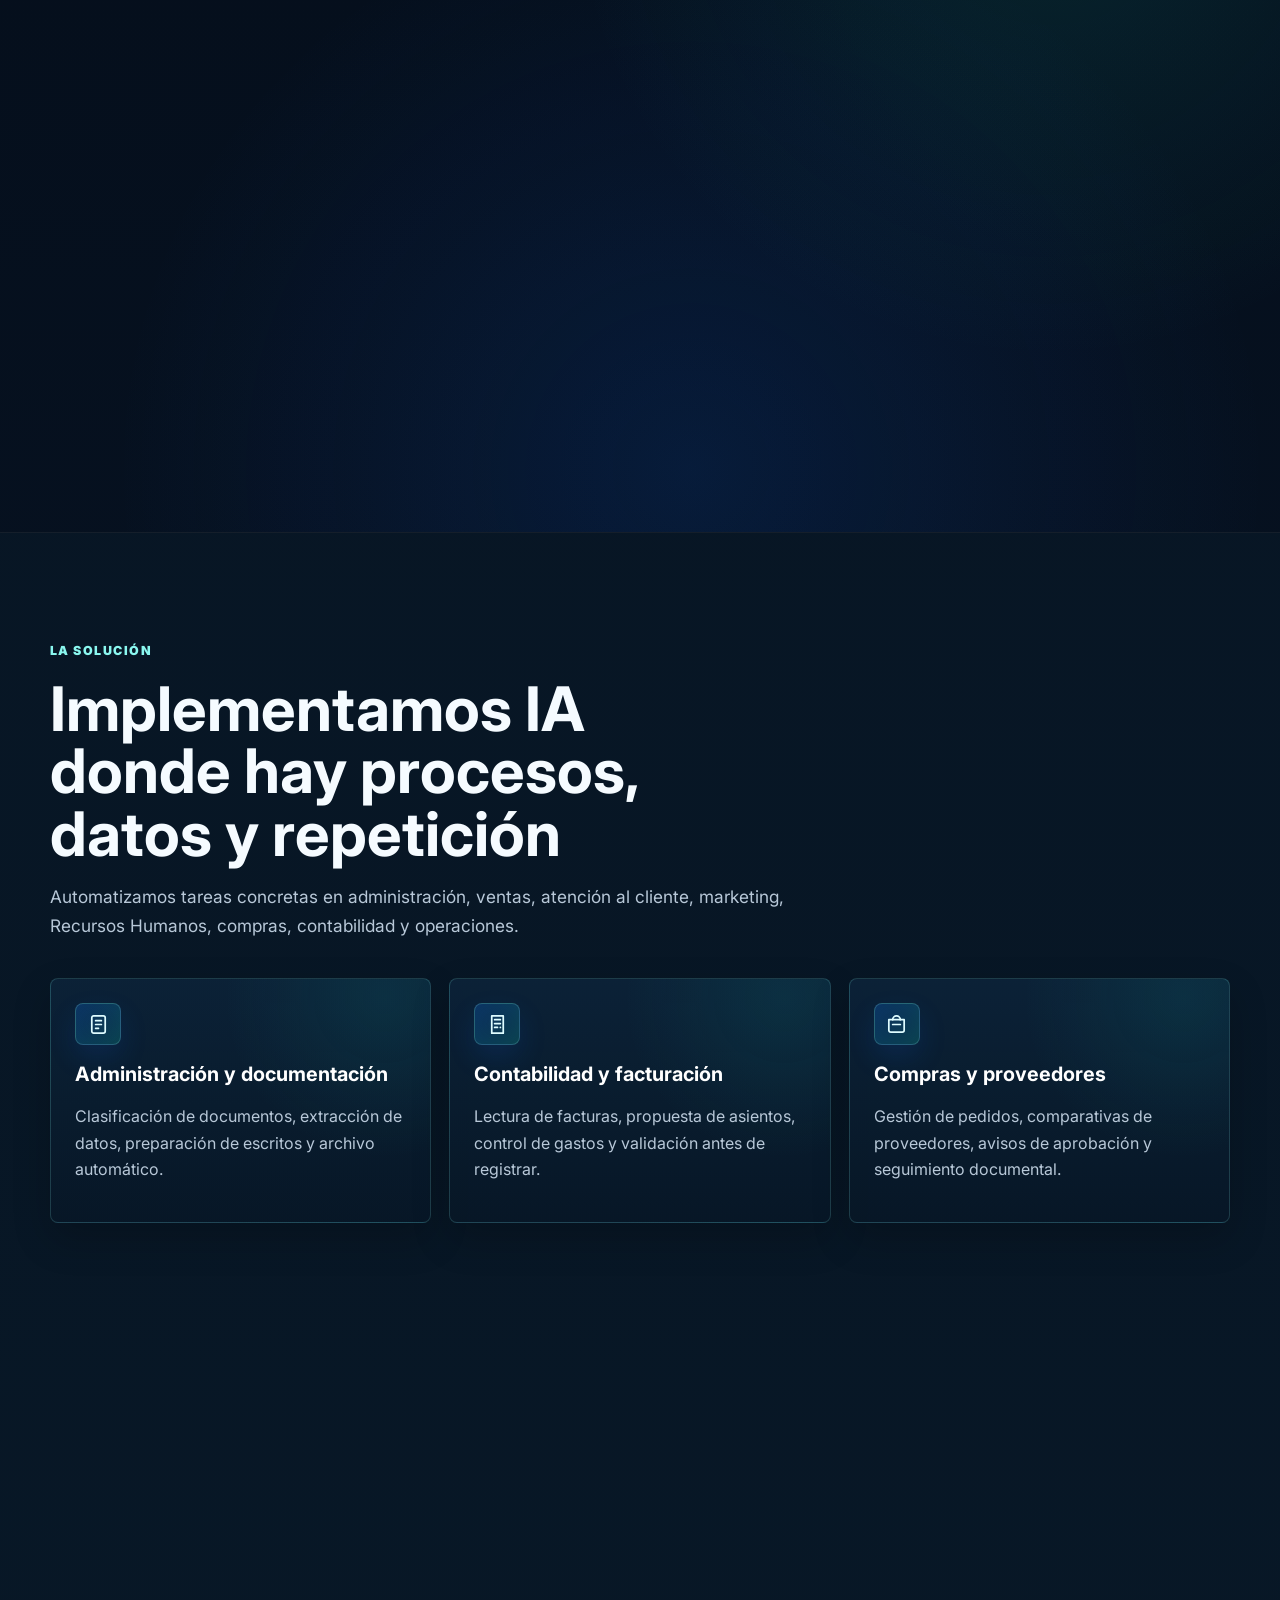
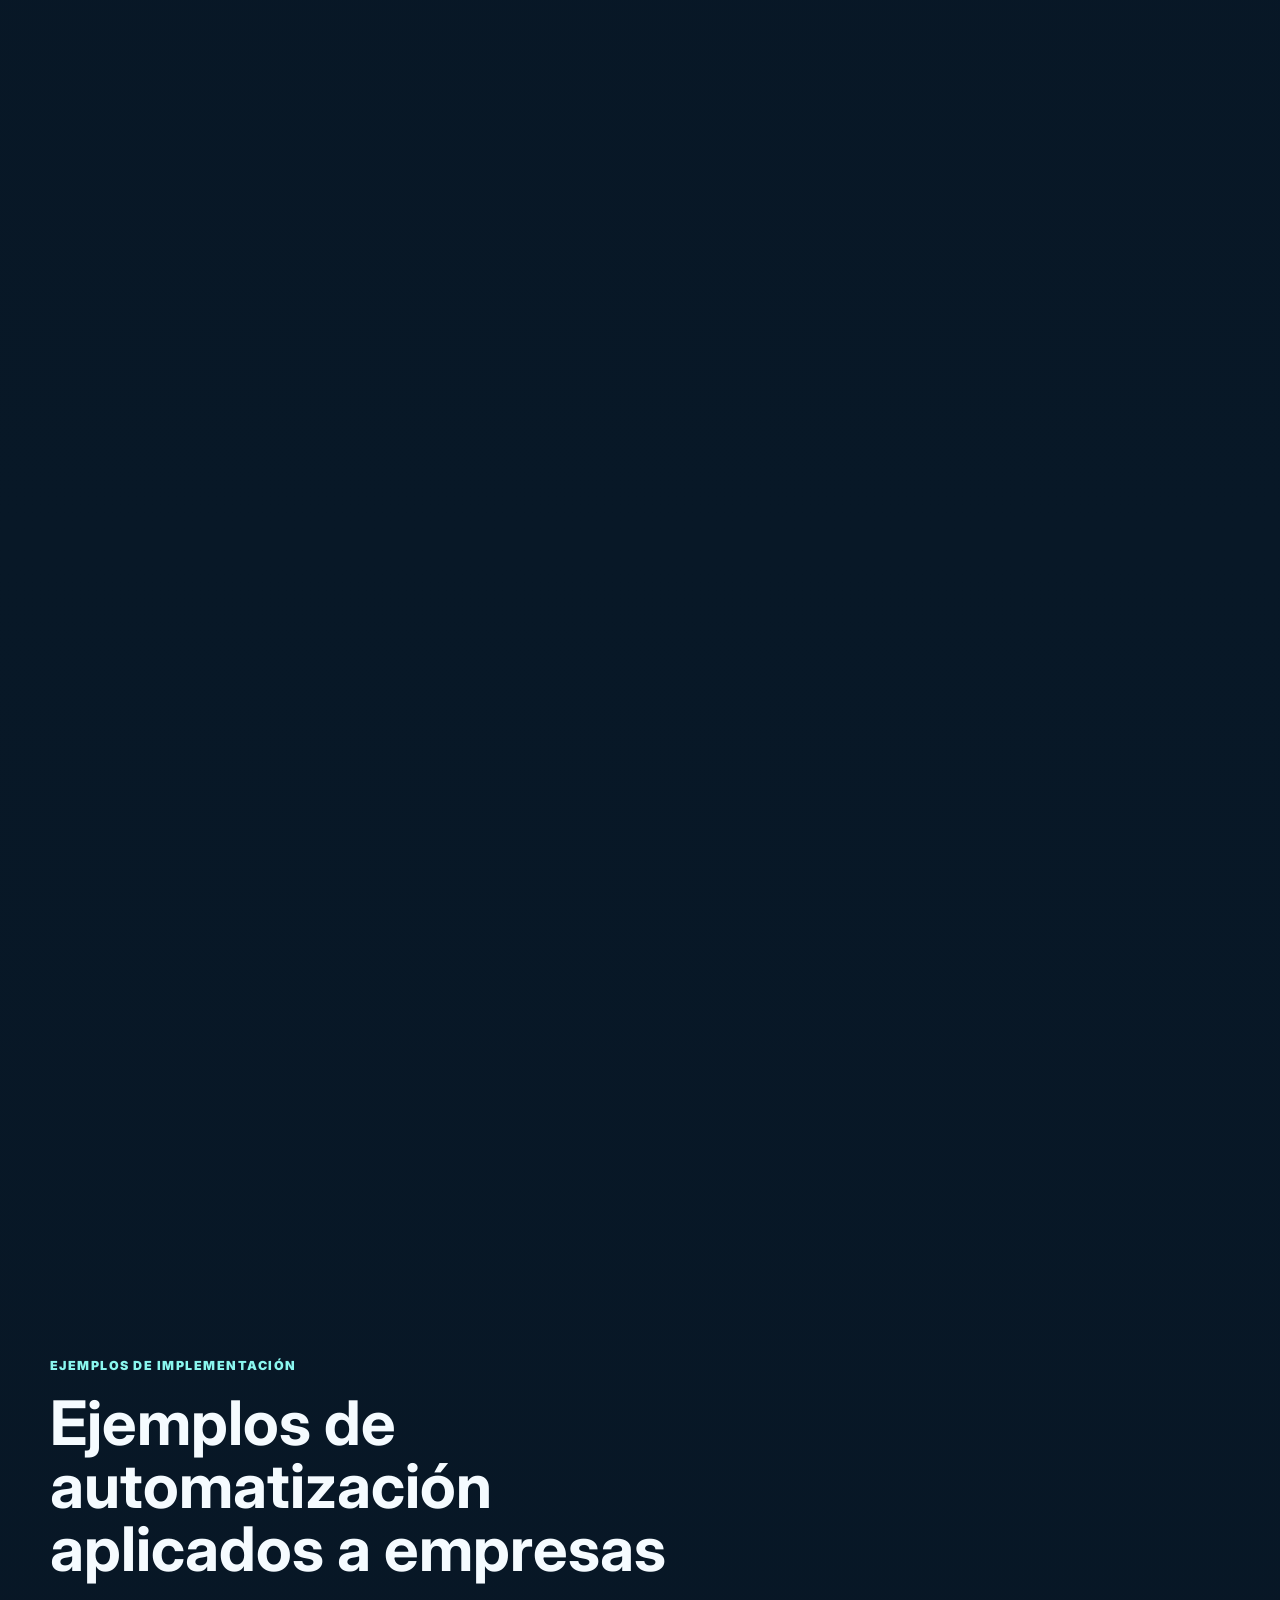
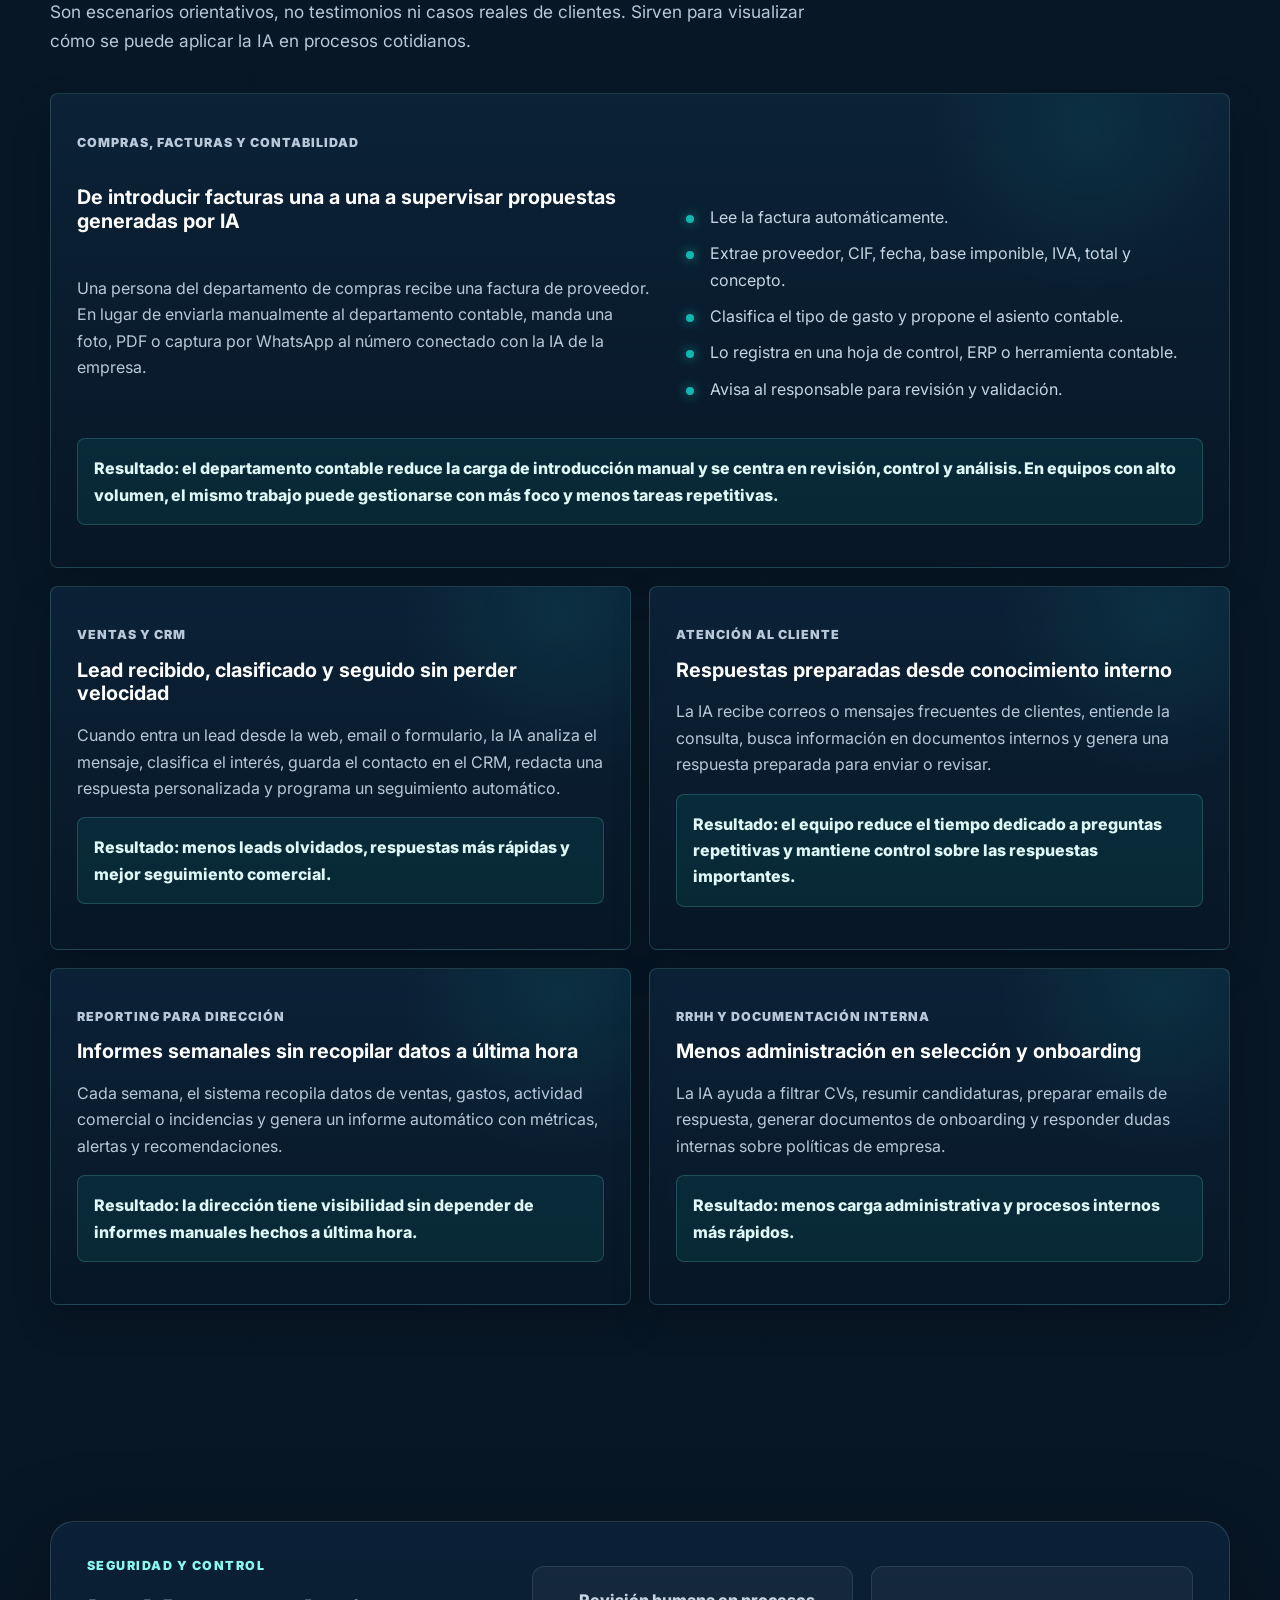
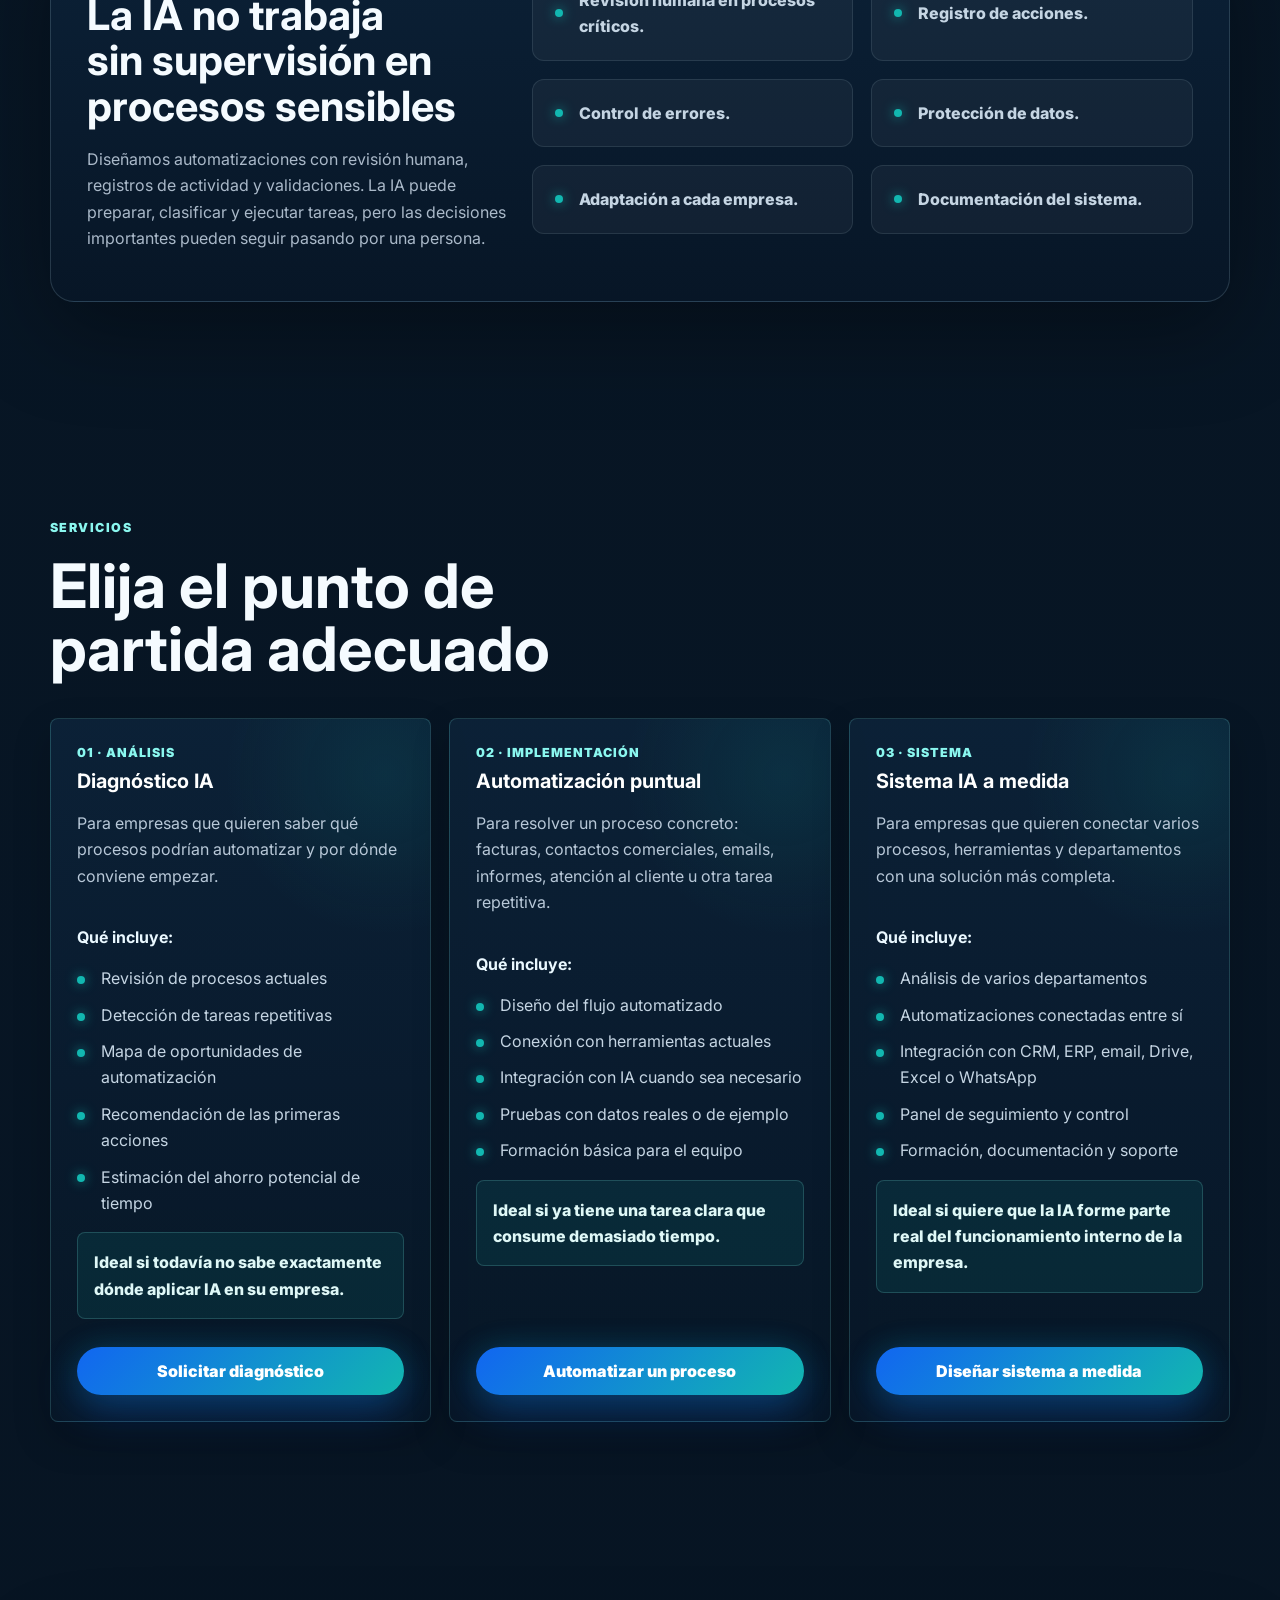
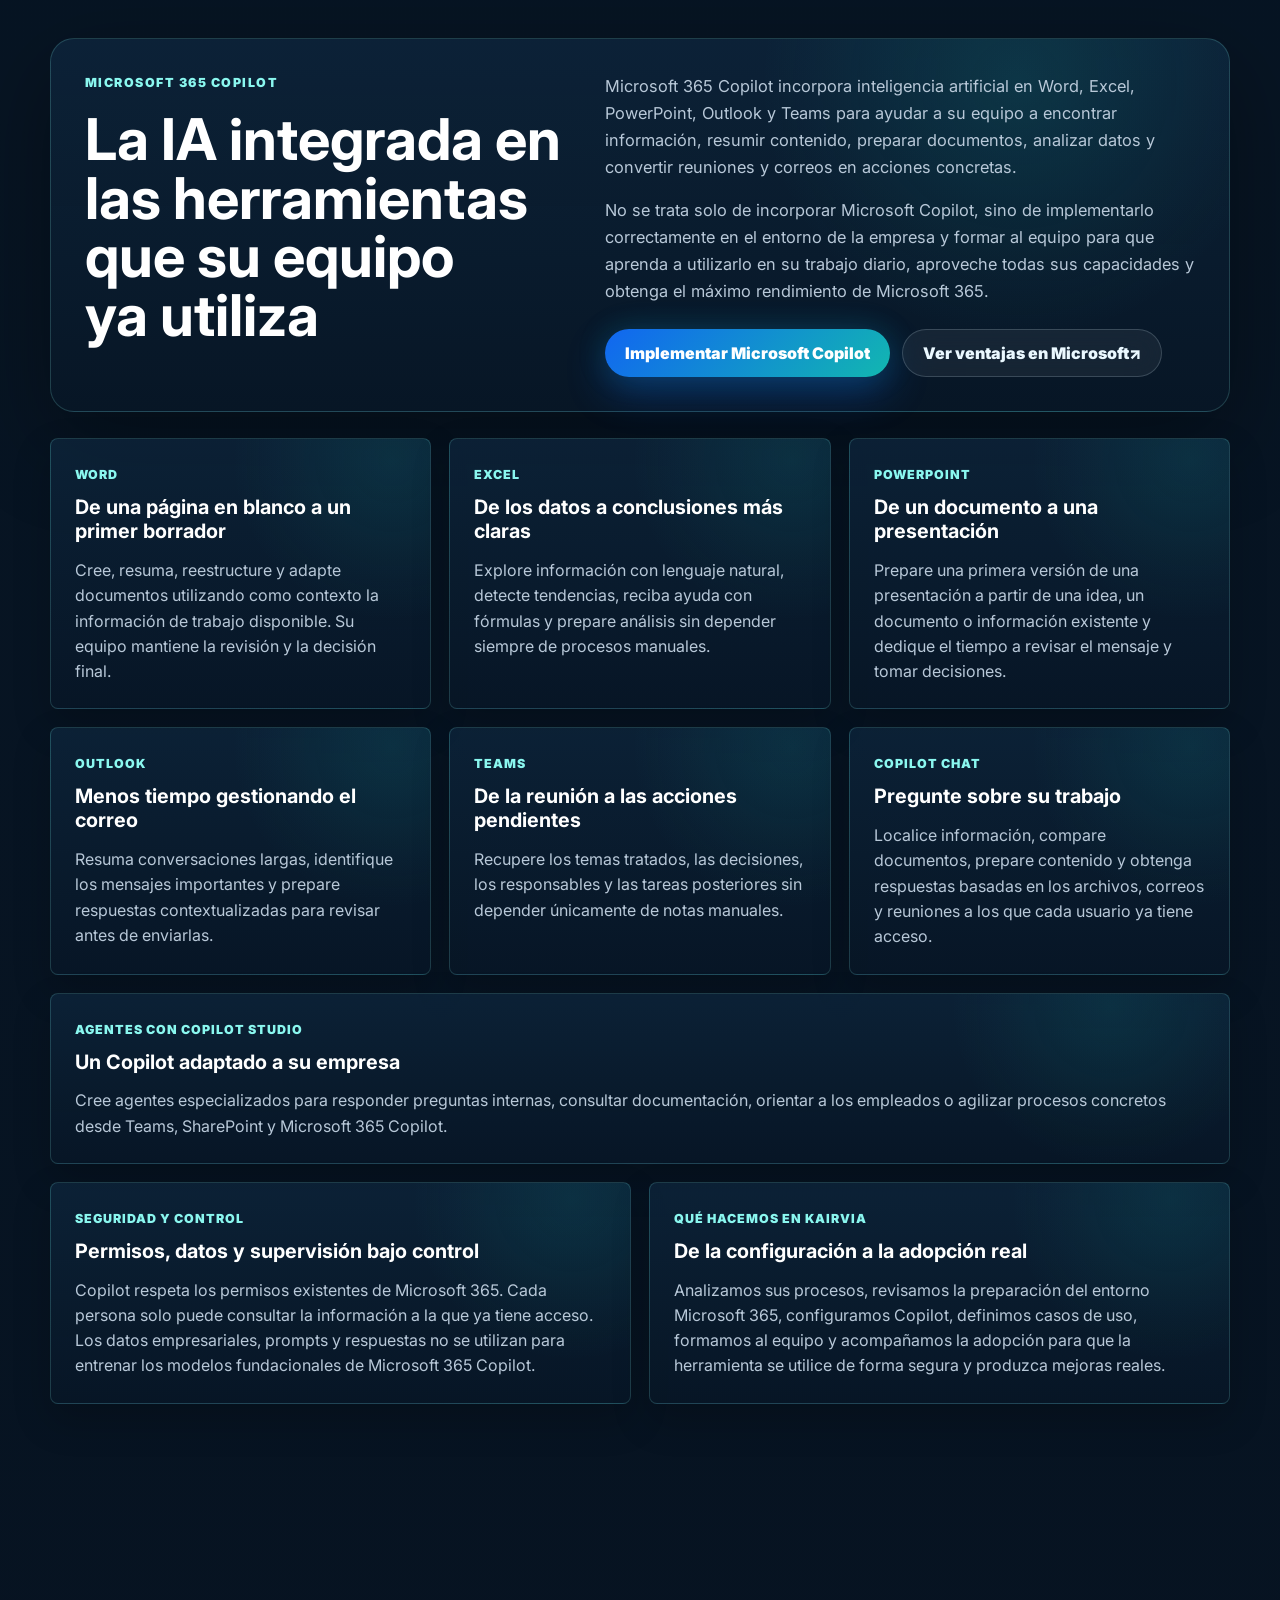
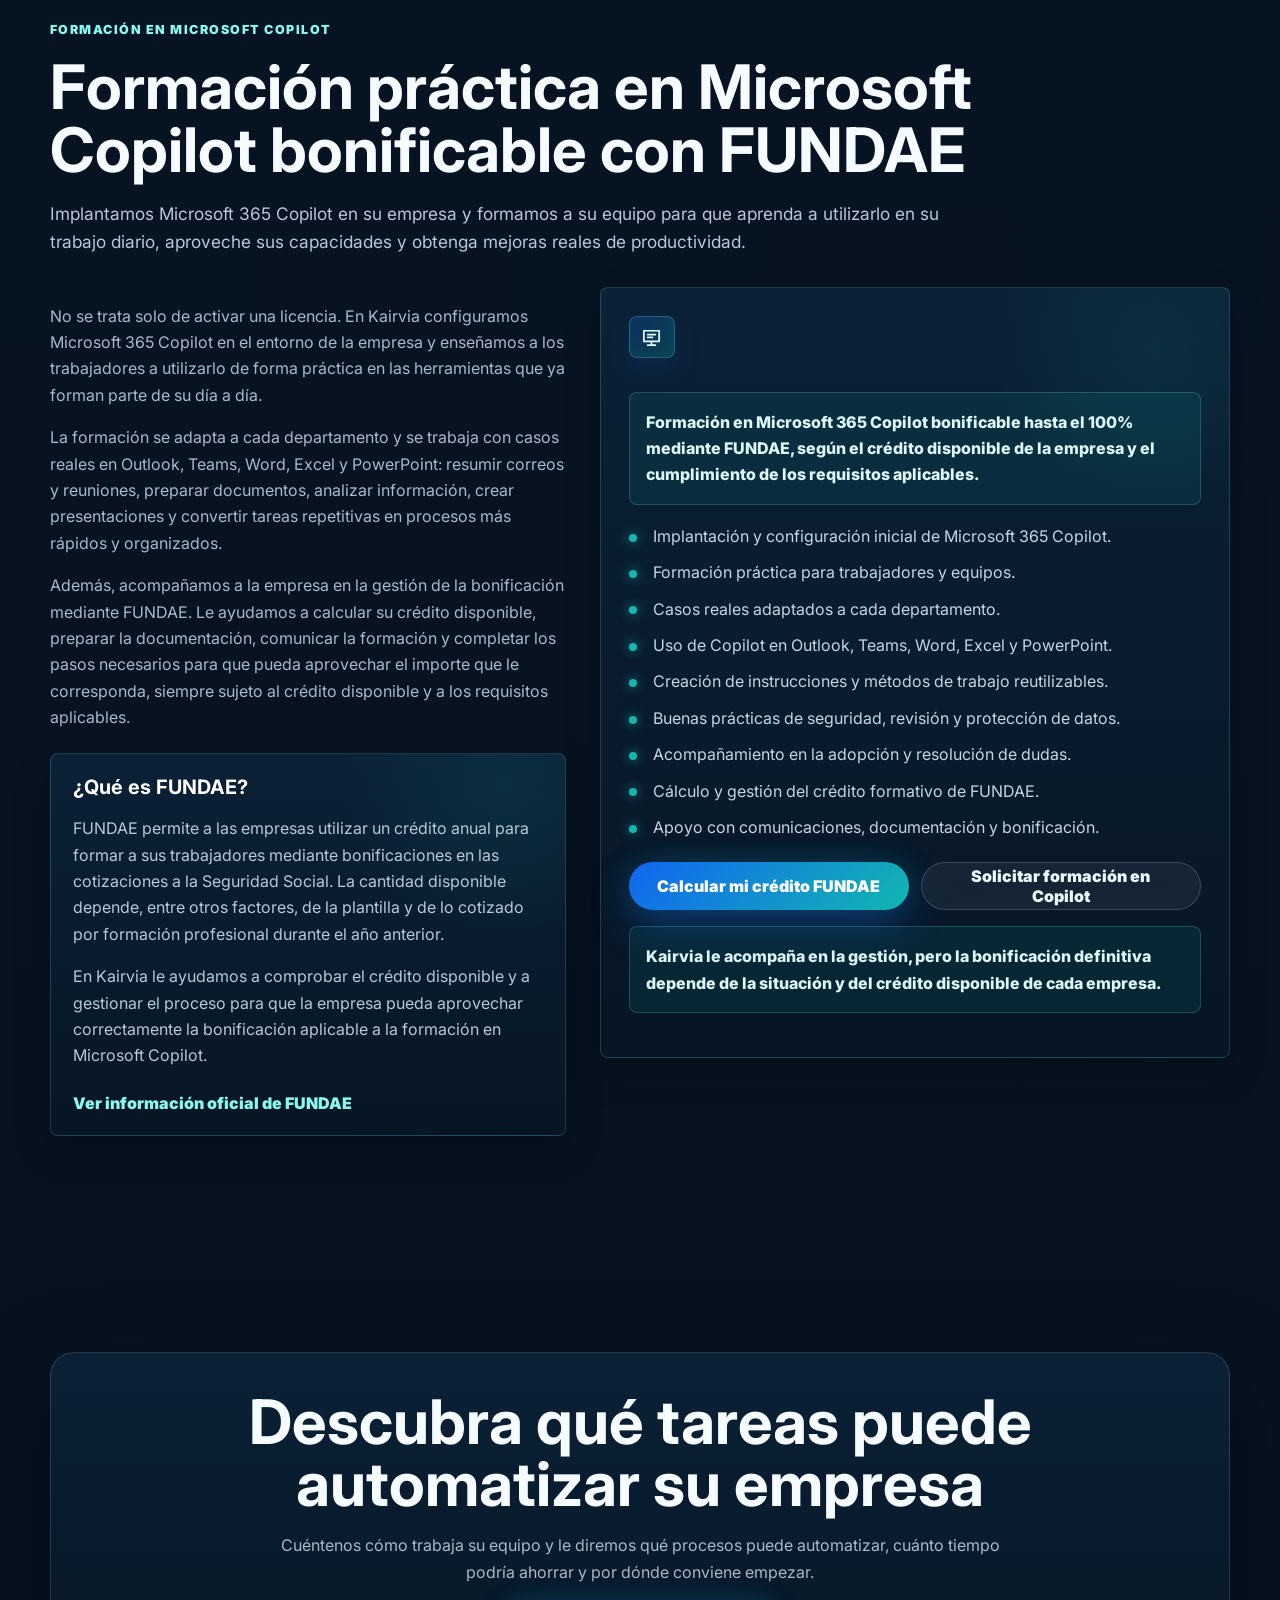
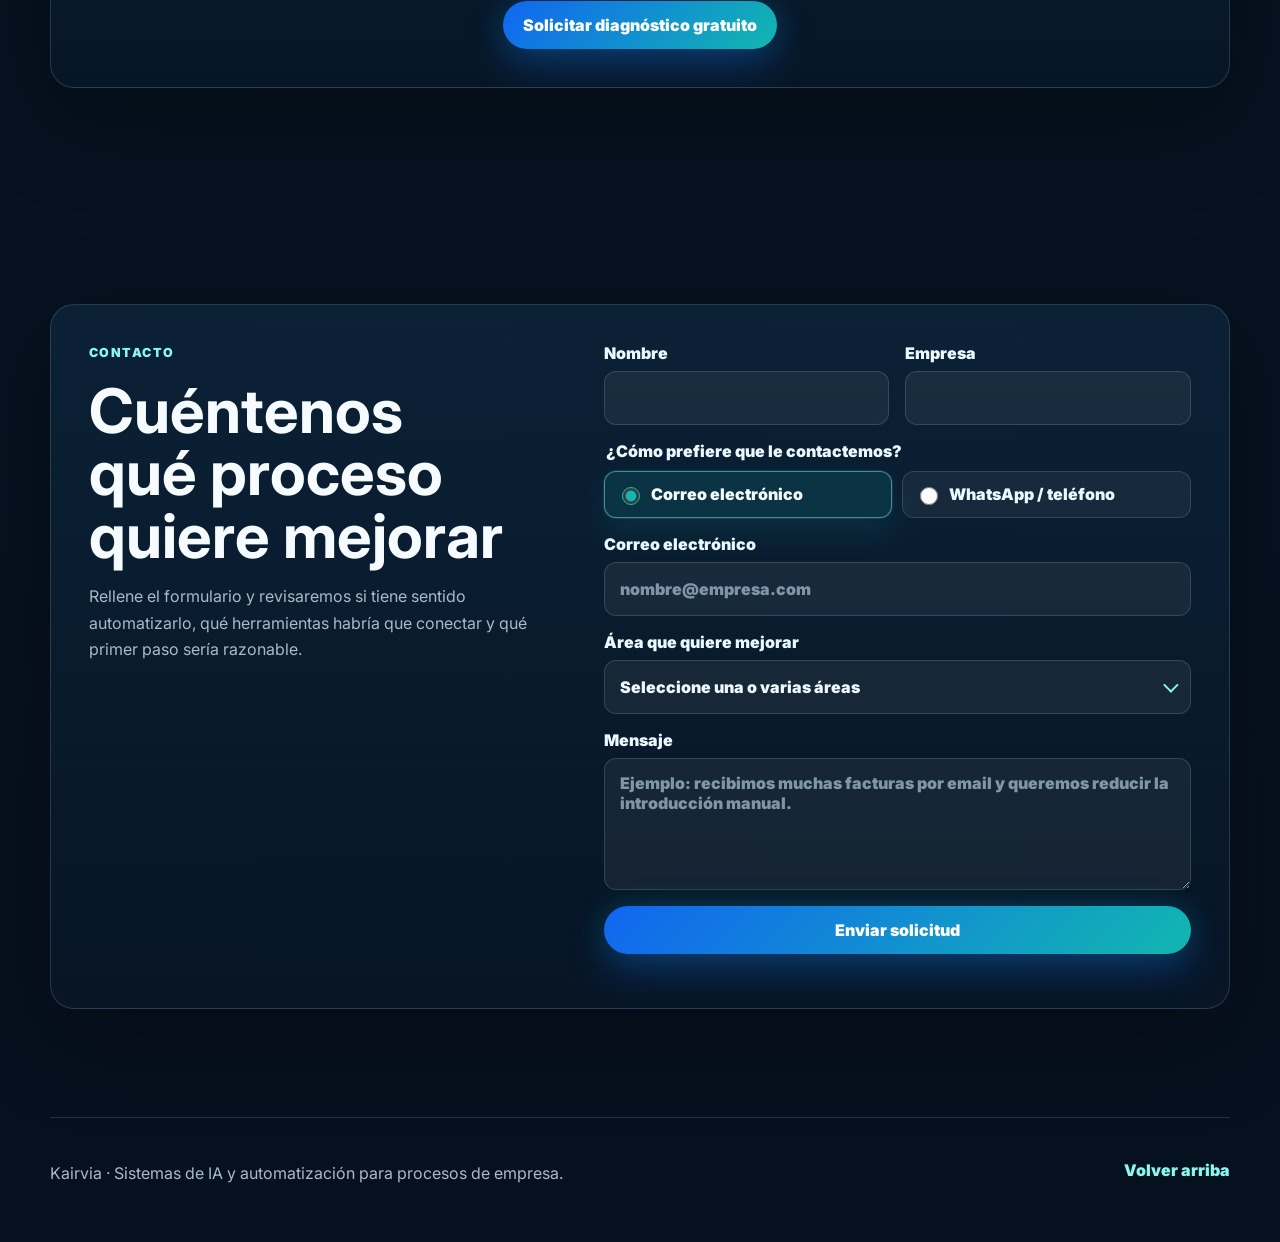
==== commit 110ecbab: "Actualiza logo y favicon Kairvia" ====
--- a/index.html
+++ b/index.html
@@ -14,19 +14,24 @@
     />
     <meta property="og:type" content="website" />
     <title>Kairvia | IA, Copilot y automatización para empresas</title>
+    <link rel="icon" href="favicon.ico?v=20260730-kairvia-symbol" sizes="any" />
+    <link rel="icon" type="image/png" sizes="16x16" href="favicon-16x16.png?v=20260730-kairvia-symbol" />
+    <link rel="icon" type="image/png" sizes="32x32" href="favicon-32x32.png?v=20260730-kairvia-symbol" />
+    <link rel="apple-touch-icon" sizes="180x180" href="apple-touch-icon.png?v=20260730-kairvia-symbol" />
+    <link rel="manifest" href="site.webmanifest?v=20260730-kairvia-symbol" />
     <link rel="preconnect" href="https://fonts.googleapis.com" />
     <link rel="preconnect" href="https://fonts.gstatic.com" crossorigin />
     <link
       href="https://fonts.googleapis.com/css2?family=Inter:wght@400;500;600;700;800;900&display=swap"
       rel="stylesheet"
     />
-    <link rel="stylesheet" href="styles.css?v=20260729-fundae-modal-compact" />
+    <link rel="stylesheet" href="styles.css?v=20260730-kairvia-symbol" />
   </head>
   <body>
-    <header class="site-header" id="inicio">
+    <header class="site-header">
       <nav class="nav" aria-label="Navegación principal">
         <a class="brand" href="#inicio" aria-label="Kairvia inicio">
-          <span class="brand-mark">K</span>
+          <img class="brand-mark" src="assets/kairvia-symbol.png" alt="Kairvia" width="42" height="38" />
           <span>Kairvia</span>
         </a>
         <button class="nav-toggle" type="button" aria-expanded="false" aria-controls="nav-menu" aria-label="Abrir menú">
@@ -48,7 +53,7 @@
     </header>
 
     <main>
-      <section class="hero" aria-labelledby="hero-title">
+      <section class="hero" id="inicio" aria-labelledby="hero-title">
         <div class="hero-sticky">
           <div class="hero-glow" aria-hidden="true"></div>
           <div class="hero-content">
@@ -71,7 +76,7 @@
             <div class="dashboard-shell">
               <div class="dashboard-topbar dashboard-part">
                 <div>
-                  <span class="brand-mark dashboard-brand-mark">K</span>
+                  <img class="brand-mark dashboard-brand-mark" src="assets/kairvia-symbol.png" alt="Kairvia" width="32" height="30" />
                   <span>Kairvia</span>
                   <strong>Resumen de soluciones</strong>
                 </div>
@@ -752,6 +757,6 @@
       <a href="#inicio">Volver arriba</a>
     </footer>
 
-    <script src="script.js?v=20260729-fundae-external"></script>
+    <script src="script.js?v=20260730-kairvia-symbol"></script>
   </body>
 </html>
--- a/styles.css
+++ b/styles.css
@@ -70,14 +70,12 @@
 }
 .brand { display: inline-flex; align-items: center; gap: 10px; font-weight: 900; }
 .brand-mark {
-  display: grid;
-  place-items: center;
-  width: 38px;
+  display: block;
+  width: 54px;
   height: 38px;
-  color: #fff;
-  background: linear-gradient(135deg, var(--blue-2), var(--teal));
-  border-radius: 8px;
-  box-shadow: 0 0 28px rgba(18, 183, 176, .34);
+  object-fit: contain;
+  object-position: center;
+  flex: 0 0 auto;
 }
 .nav-menu { display: flex; justify-content: center; align-items: center; gap: 22px; color: #c2d1df; font-size: .9rem; font-weight: 800; }
 .nav-menu a { position: relative; padding: 8px 0; }
@@ -336,7 +334,7 @@
   font-weight: 800;
 }
 .dashboard-topbar div { display: inline-flex; align-items: center; gap: 9px; min-width: max-content; }
-.dashboard-brand-mark { width: 30px; height: 30px; border-radius: 8px; font-size: .85rem; }
+.dashboard-brand-mark { width: 40px; height: 30px; border-radius: 0; }
 .dashboard-topbar strong { color: #fff; }
 .dashboard-topbar em { justify-self: end; padding: 8px 10px; color: var(--aqua); background: rgba(18,183,176,.1); border: 1px solid rgba(138,247,239,.18); border-radius: 999px; font-style: normal; white-space: nowrap; }
 .dashboard-tabs { display: flex; justify-content: center; gap: 8px; min-width: 0; }
@@ -749,6 +747,10 @@
 .area-multiselect-toggle { display: flex; align-items: center; justify-content: space-between; gap: 14px; text-align: left; cursor: pointer; }
 .area-multiselect-toggle::after { content: ""; flex: 0 0 auto; width: 9px; height: 9px; border-right: 2px solid var(--aqua); border-bottom: 2px solid var(--aqua); transform: rotate(45deg) translateY(-2px); transition: transform .2s ease; }
 .area-multiselect-toggle[aria-expanded="true"]::after { transform: rotate(225deg) translate(-2px, -2px); }
+.copilot-employees-select { min-height: 54px; padding: 14px 42px 14px 15px; color: #eff8ff; font: inherit; font-size: 1rem; font-weight: 900; line-height: 1.2; background-color: rgba(255,255,255,.06); background-image: linear-gradient(45deg, transparent 50%, var(--aqua) 50%), linear-gradient(135deg, var(--aqua) 50%, transparent 50%); background-position: calc(100% - 22px) 50%, calc(100% - 15px) 50%; background-size: 8px 8px, 8px 8px; background-repeat: no-repeat; border: 1px solid rgba(218,241,255,.15); border-radius: 12px; cursor: pointer; }
+.copilot-employees-select:hover { border-color: rgba(138,247,239,.28); background-color: rgba(255,255,255,.075); }
+.copilot-employees-select:focus-visible { outline: 3px solid rgba(138, 247, 239, .42); outline-offset: 3px; }
+.copilot-employees-select option { color: #0f2236; background-color: #f8fbff; font-weight: 700; }
 .area-multiselect-panel { position: absolute; left: 0; right: 0; top: calc(100% + 8px); z-index: 70; display: grid; gap: 8px; max-height: min(280px, 48vh); overflow-x: hidden; overflow-y: auto; box-sizing: border-box; padding: 12px; background: rgba(6,17,31,.99); border: 1px solid rgba(138,247,239,.28); border-radius: 14px; box-shadow: 0 24px 70px rgba(0,0,0,.42), 0 0 0 1px rgba(52,211,235,.08); }
 .area-multiselect:not(.is-open) .area-multiselect-panel { display: none !important; }
 .area-multiselect.is-open .area-multiselect-panel { display: grid; }
@@ -1346,6 +1348,7 @@
 
 /* Recovered pre-reform sections, adapted only to the current dark Kairvia palette. */
 .anchor-target,
+#inicio,
 #automatizaciones,
 #proceso,
 #ejemplos,
